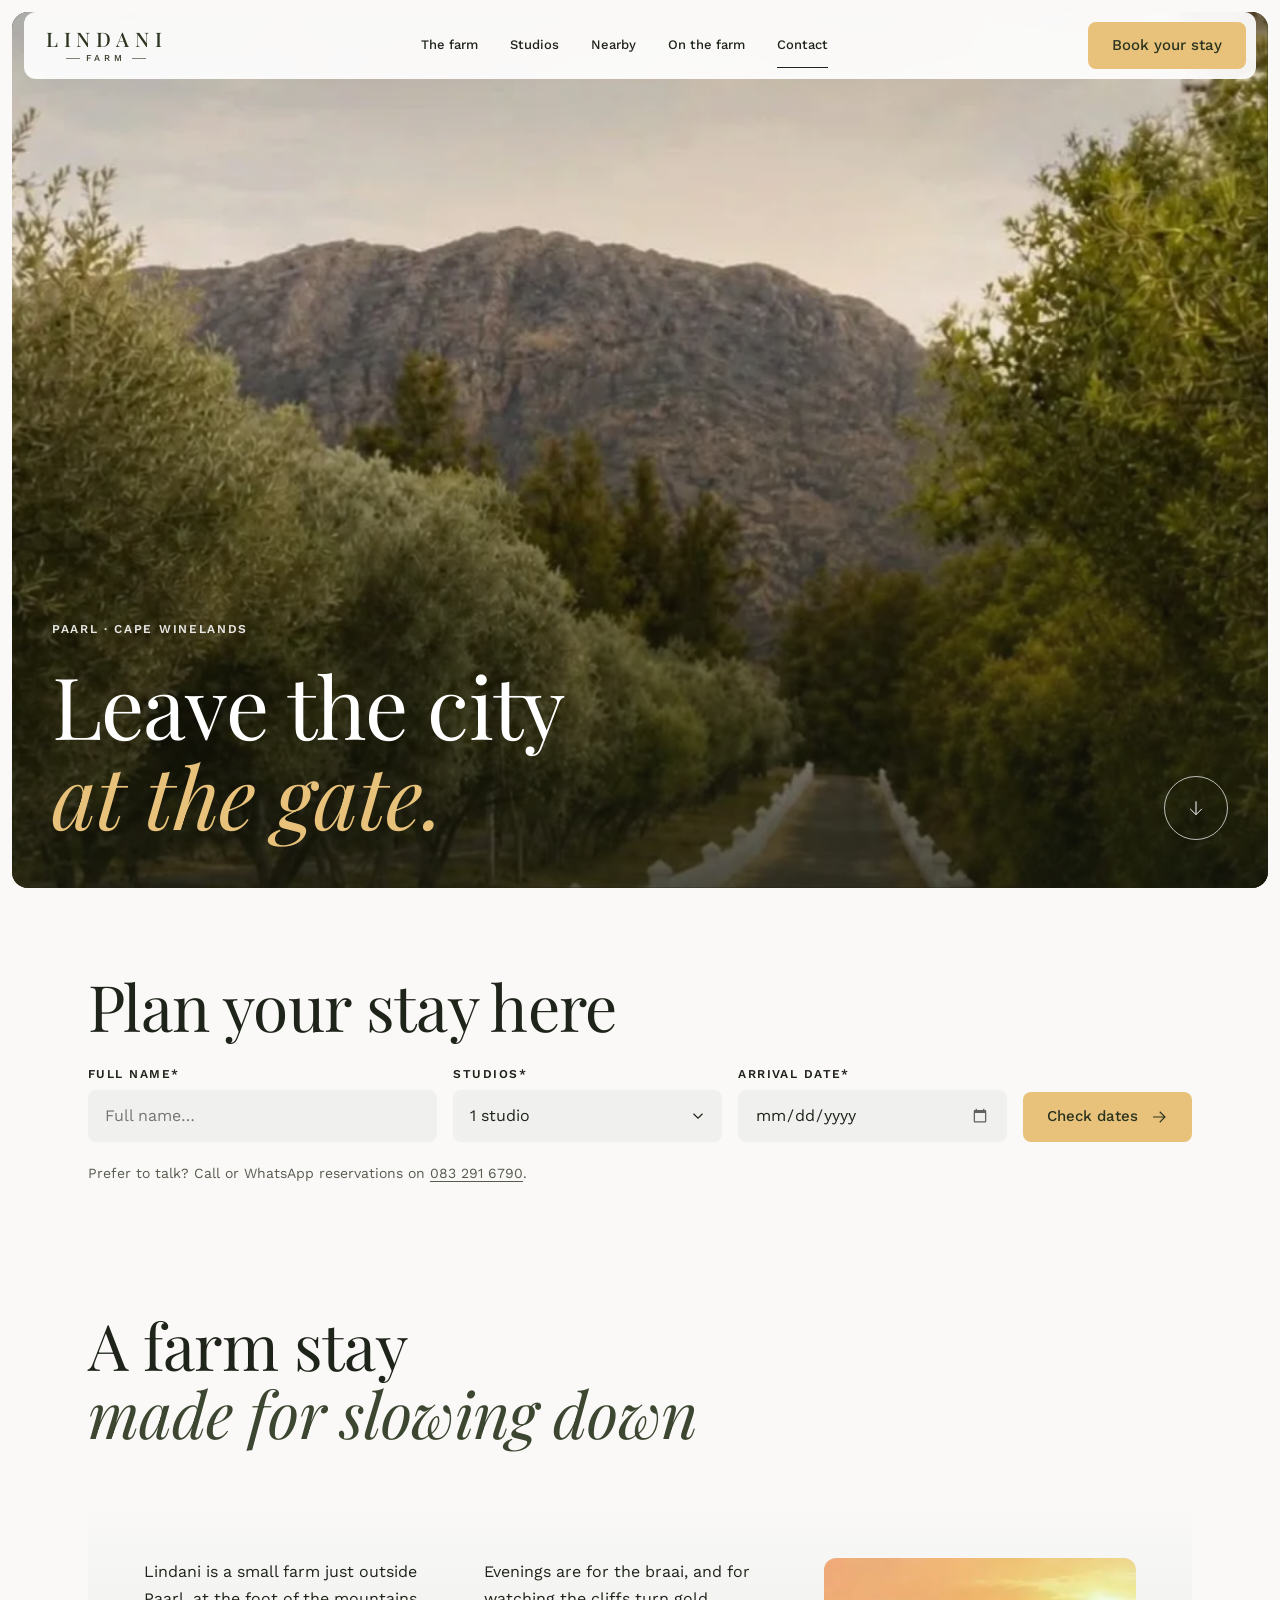
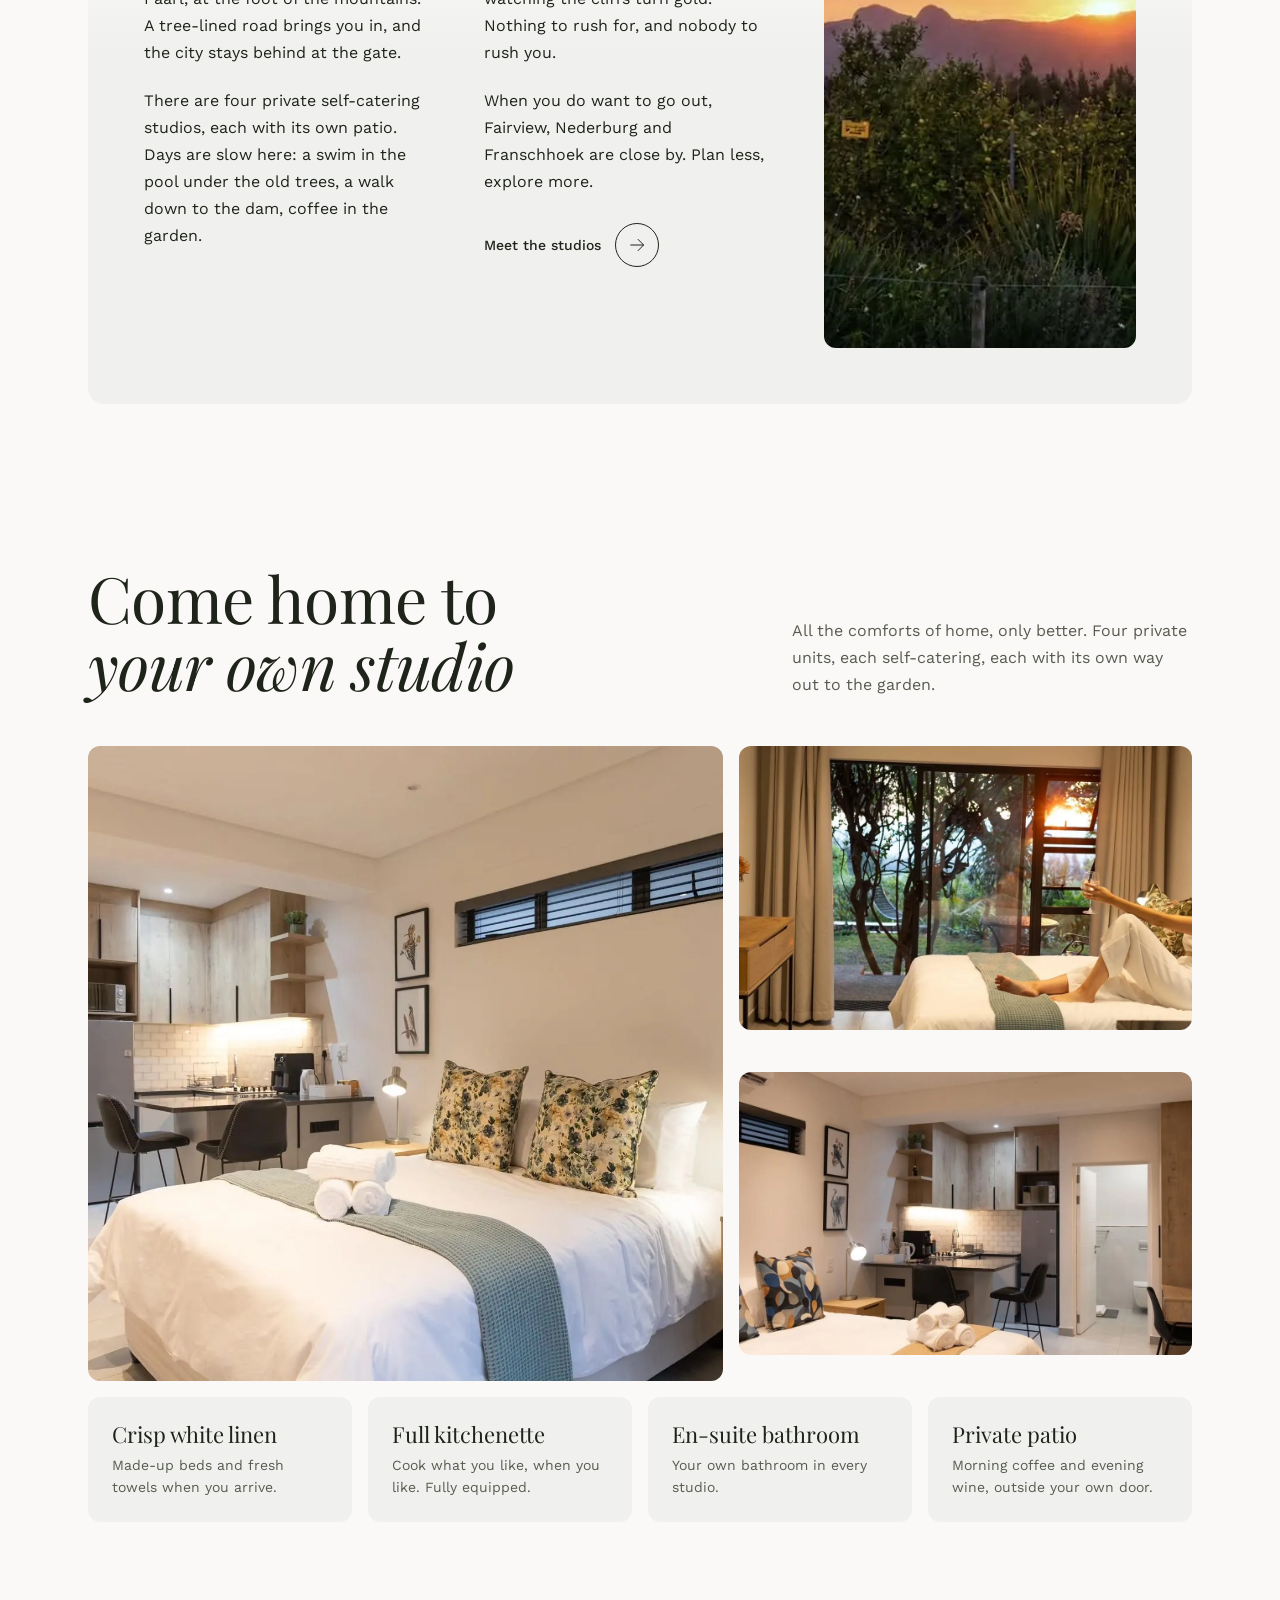
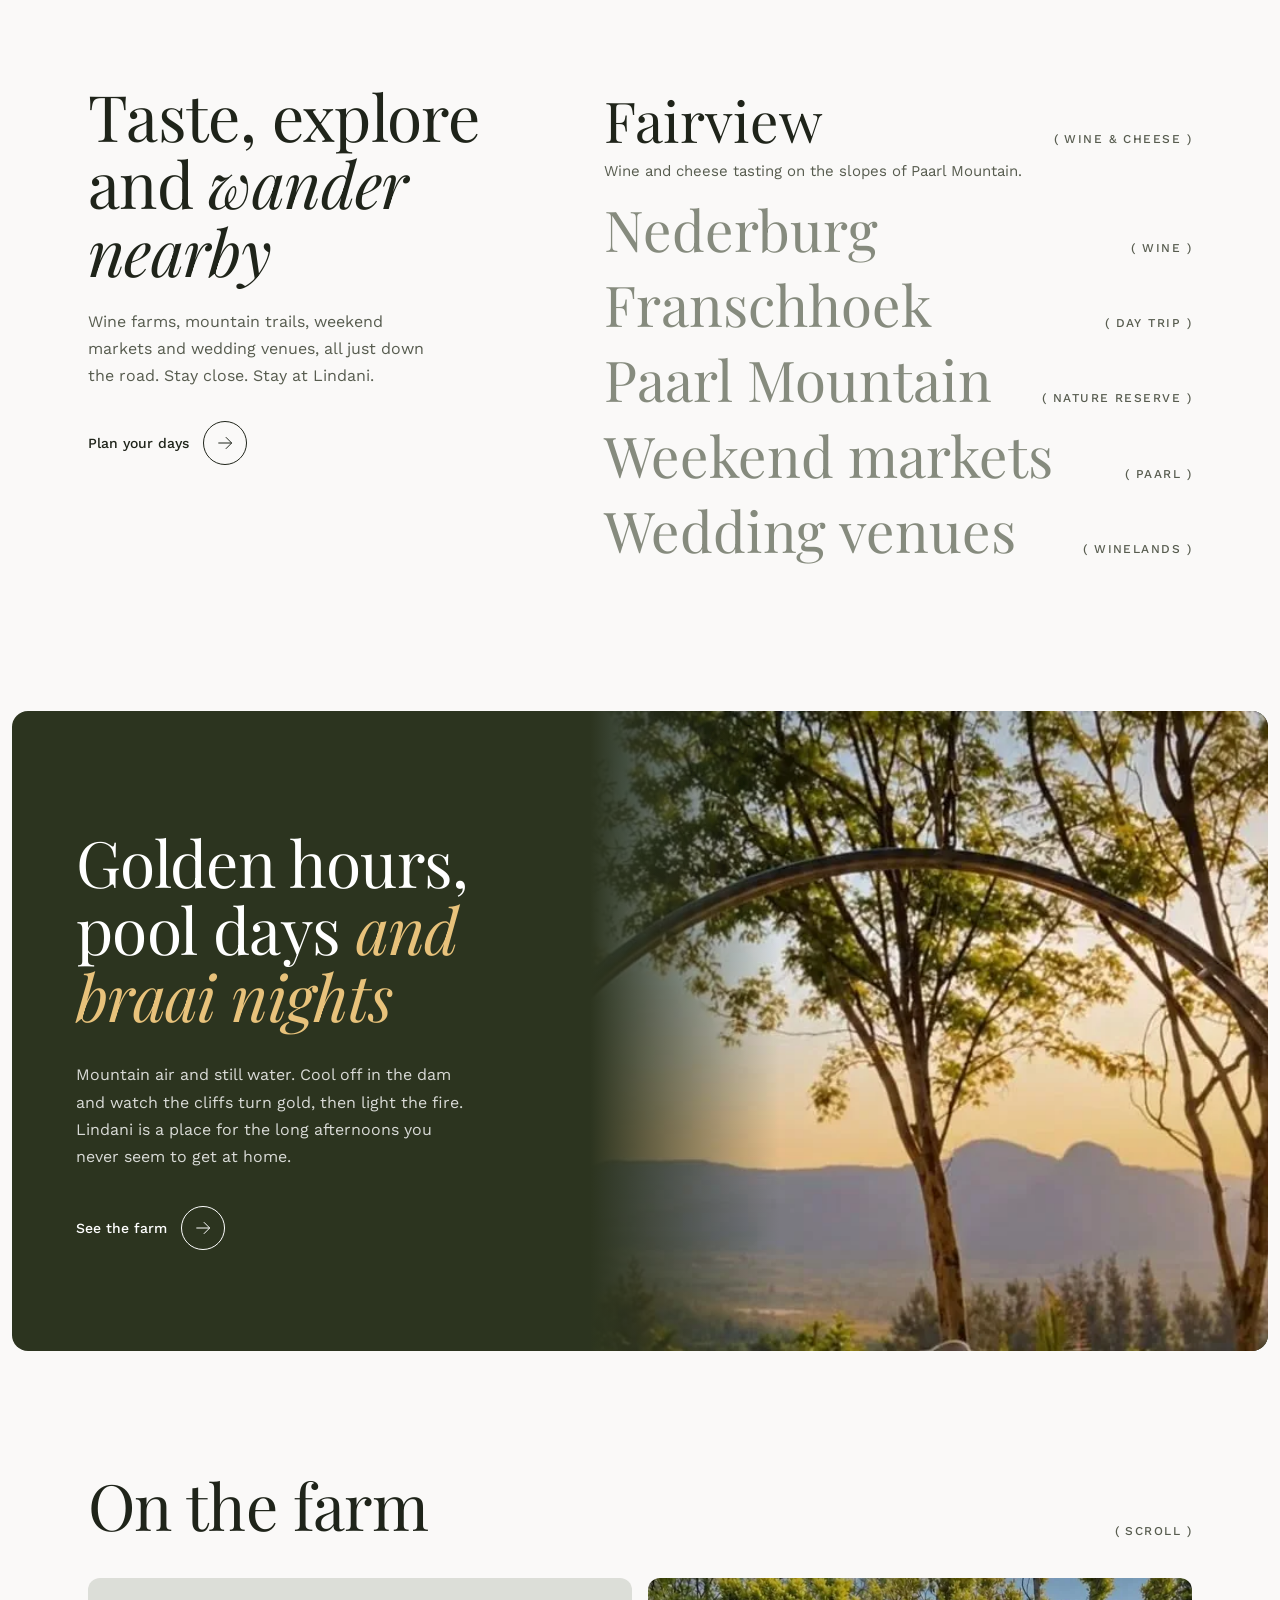
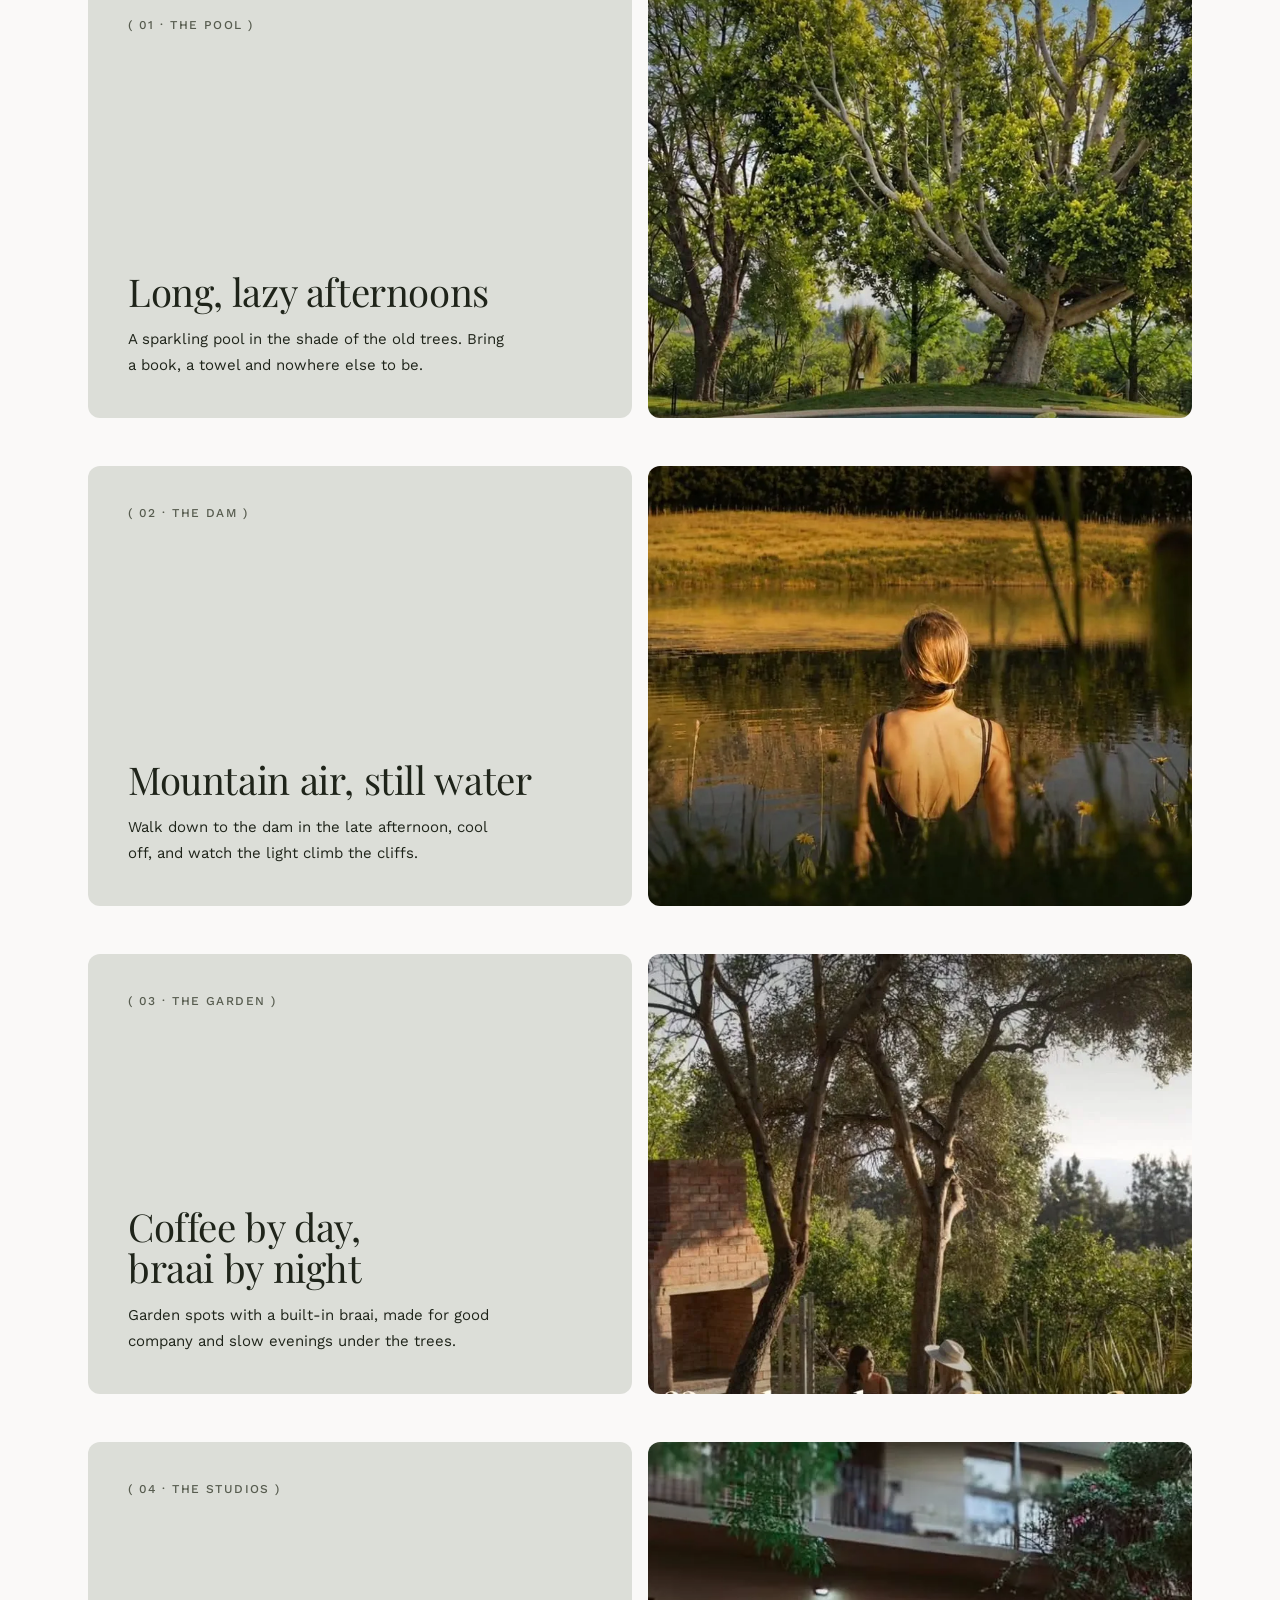
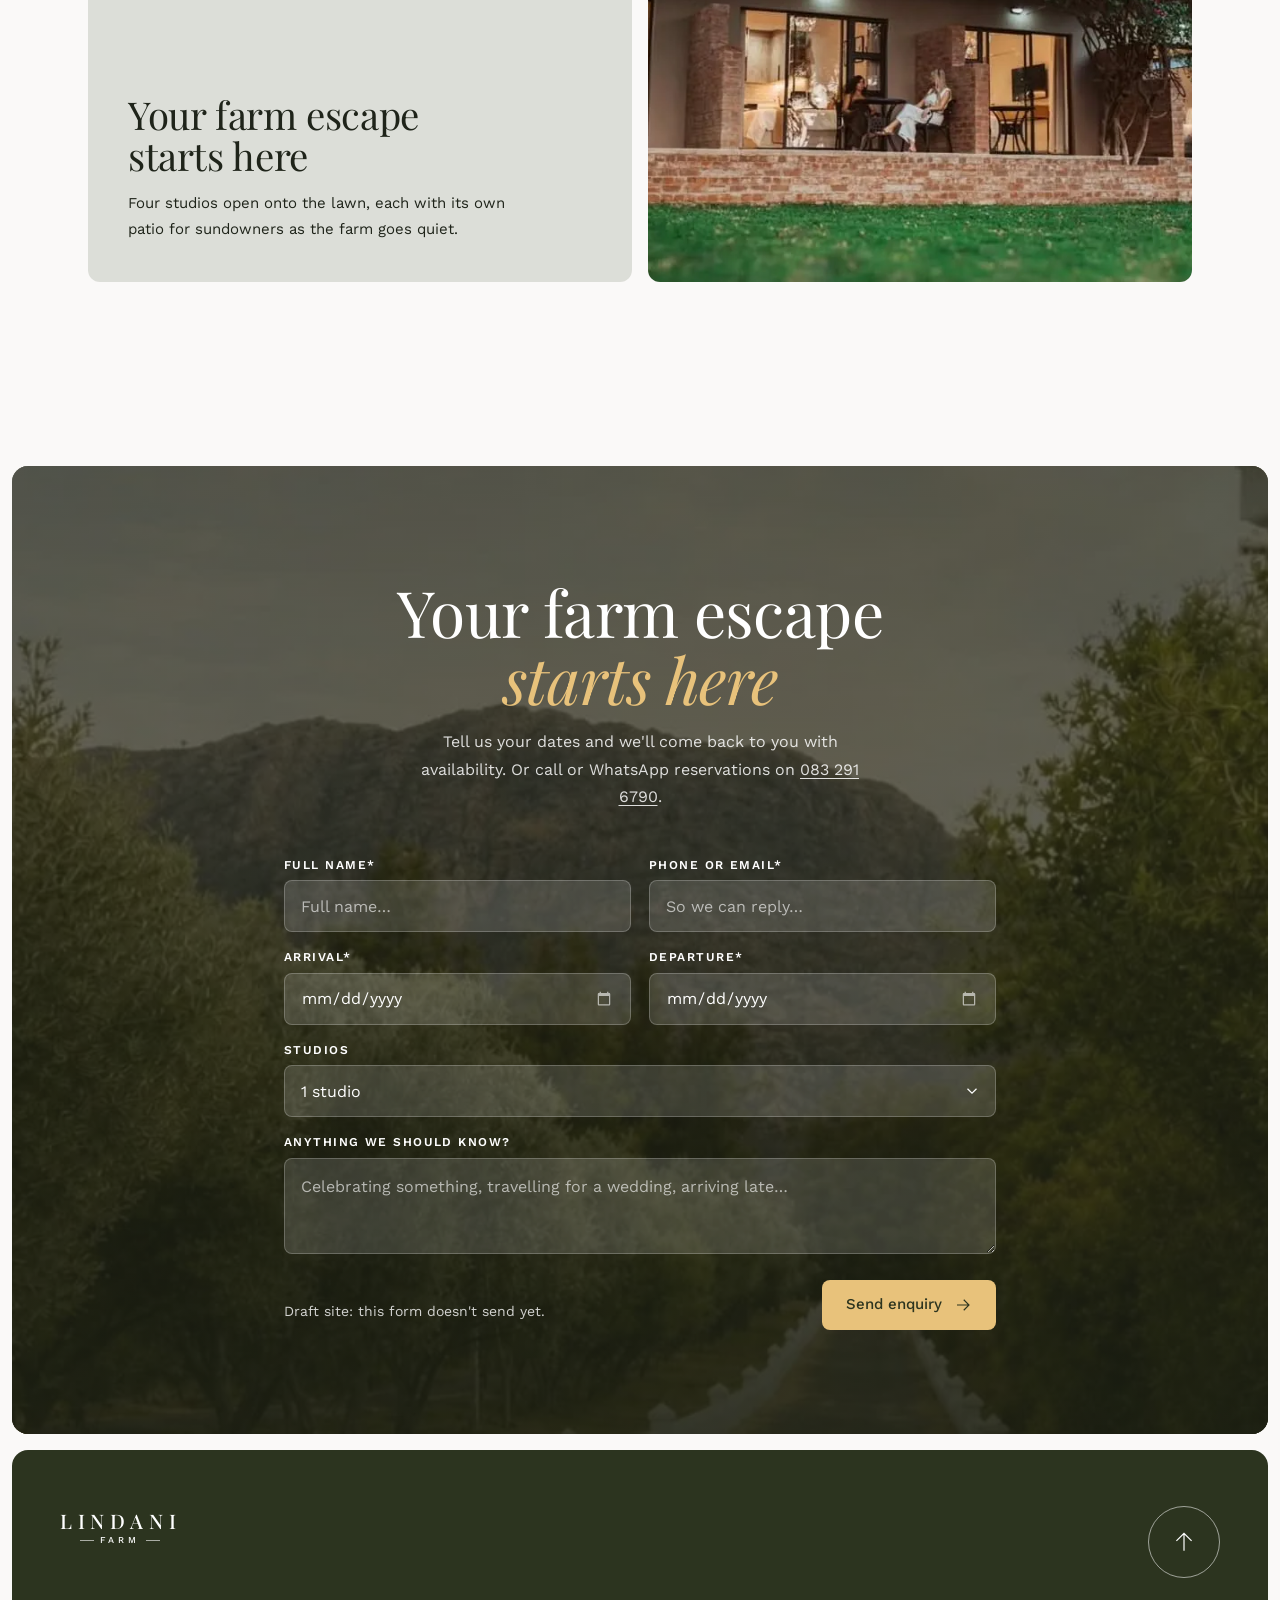
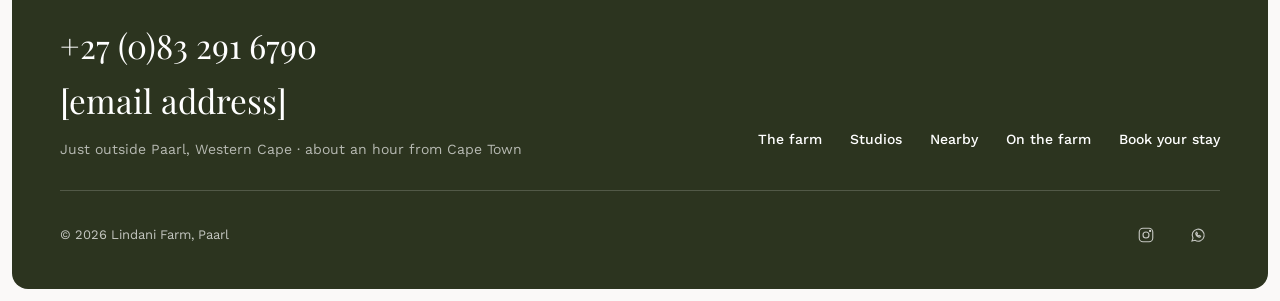
==== sites/lindani-farm/index.html @ f4380287 "Lindani Farm: UI/UX audit fixes; add ui-ux-pro-max skill Contrast, type sizes, focus rings, skip lin" ====
<!doctype html>
<html lang="en-ZA">
<head>
<meta charset="utf-8">
<meta name="viewport" content="width=device-width, initial-scale=1, viewport-fit=cover">
<title>Lindani Farm</title>
<meta name="description" content="Lindani Farm: four private self-catering studios on a farm just outside Paarl, close to Fairview, Nederburg and Franschhoek.">
<link rel="preconnect" href="https://fonts.googleapis.com">
<link rel="preconnect" href="https://fonts.gstatic.com" crossorigin>
<link rel="stylesheet" href="https://fonts.googleapis.com/css2?family=Playfair+Display:ital,wght@0,400;0,500;1,400&family=Work+Sans:wght@400;500;600&display=swap">
<style>
/* Reference lock: Grafton Safaris layout and type roles (BRIEF.md).
   Grafton's orange CTA and charcoal footer are swapped for Lindani's own gold and olive. */
:root{
  --canvas:#faf9f8;
  --panel:#f0f1ef;
  --sage:#dcded8;
  --line:#d3d5cf;
  --ink:#1f241a;
  --muted:#575c4f;
  --faint:#868b7e; /* 3.3:1 on canvas: large-text AA, still reads as the faint list */
  --olive:#2c341f;
  --olive-2:#3c4630;
  --gold:#e8c27b;
  --gold-ink:#2c341f;
  --serif:"Playfair Display",Georgia,"Times New Roman",serif;
  --sans:"Work Sans",ui-sans-serif,system-ui,-apple-system,"Segoe UI",sans-serif;
  --edge:12px;
  --r:16px;
  --btn-r:8px;
  --wrap:1200px;
  --gutter:48px;
  color-scheme:light;
}
*,*::before,*::after{box-sizing:border-box}
html{-webkit-text-size-adjust:100%;scroll-behavior:smooth;scroll-padding-top:96px}
body{margin:0;background:var(--canvas);color:var(--ink);font:400 16px/1.7 var(--sans);overflow-x:hidden}
img{display:block;max-width:100%}
a{color:inherit;text-decoration:none}
button,input,select,textarea{font:inherit;color:inherit}
h1,h2,h3,p,ul,dl,dd,figure{margin:0;padding:0}
ul{list-style:none}
h1,h2,h3{font-family:var(--serif);font-weight:400;letter-spacing:-.01em;line-height:1.05;text-wrap:balance}
em{font-style:italic}
:focus-visible{outline:2px solid var(--olive);outline-offset:3px}
.hero :focus-visible,.band :focus-visible,.enquire :focus-visible,.footer :focus-visible{outline-color:var(--gold)}
.skip{position:fixed;z-index:100;left:16px;top:-80px;padding:15px 18px;border-radius:var(--btn-r);background:var(--olive);color:#fff;font:500 15px/1 var(--sans);transition:top .2s}
.skip:focus{top:calc(16px + env(safe-area-inset-top, 0px))}
html{-webkit-tap-highlight-color:transparent}
a,button{touch-action:manipulation}
.sr{position:absolute;width:1px;height:1px;overflow:hidden;clip:rect(0 0 0 0);white-space:nowrap}
.wrap{max-width:var(--wrap);margin:0 auto;padding:0 var(--gutter)}
.label{font:600 12px/1.4 var(--sans);letter-spacing:.14em;text-transform:uppercase}
.tag{font:500 12px/1.2 var(--sans);letter-spacing:.12em;text-transform:uppercase;color:var(--muted);white-space:nowrap}
.h-xl{font-size:clamp(44px,6.7vw,96px)}
.h-l{font-size:clamp(40px,5vw,72px)}
.h-l em,.h-xl em{font-style:italic}

/* Buttons */
.btn{display:inline-flex;align-items:center;gap:12px;border:0;border-radius:var(--btn-r);padding:16px 24px;font:500 15px/1 var(--sans);cursor:pointer;transition:filter .2s,transform .2s}
.btn-book{background:var(--gold);color:var(--gold-ink)}
.btn-book:hover{filter:brightness(1.05)}
.btn-ghost{background:rgba(255,255,255,.14);color:#fff;border:1px solid rgba(255,255,255,.35)}
.circle-link{display:inline-flex;align-items:center;gap:14px;font:500 14px/1 var(--sans)}
.circle{display:inline-grid;place-items:center;width:44px;height:44px;border:1px solid currentColor;border-radius:50%;transition:background .25s,color .25s}
.circle svg{width:20px;height:20px}
.circle-link:hover .circle{background:var(--ink);color:var(--canvas)}

/* Nav: floating white bar, Grafton style */
.nav{position:fixed;z-index:50;top:calc(var(--edge) + env(safe-area-inset-top, 0px));left:calc(var(--edge) + 12px);right:calc(var(--edge) + 12px);display:flex;align-items:center;justify-content:space-between;gap:24px;padding:10px 10px 10px 22px;background:rgba(255,255,255,.92);backdrop-filter:blur(10px);-webkit-backdrop-filter:blur(10px);border-radius:12px;transition:box-shadow .3s}
.nav.scrolled{box-shadow:0 6px 30px rgba(31,36,26,.08)}
.mark{display:flex;flex-direction:column;align-items:center;justify-content:center;min-height:44px;line-height:1;color:var(--olive)}
.mark b{font:500 20px/1 var(--serif);letter-spacing:.28em;margin-right:-.28em}
.mark span{display:flex;align-items:center;gap:6px;font:500 9px/1 var(--sans);letter-spacing:.42em;margin-top:5px;margin-right:-.42em}
.mark span::before,.mark span::after{content:"";width:14px;height:1px;background:currentColor;opacity:.6}
.nav-links{display:flex;gap:32px;font-size:13px;font-weight:500}
.nav-links a{display:inline-flex;align-items:center;min-height:44px;border-bottom:1px solid transparent}
.nav-links a[aria-current="true"]{border-color:currentColor}
.nav-links a:hover{border-color:var(--faint)}
.nav-right{display:flex;align-items:center;gap:10px}
.menu-btn{display:none;width:48px;height:48px;border:0;background:none;border-radius:8px;cursor:pointer;place-items:center}
.menu-btn svg{width:22px;height:22px}

/* Hero: rounded inset photo, headline bottom-left */
.hero{position:relative;margin:var(--edge);height:calc(100svh - 2*var(--edge));min-height:600px;border-radius:var(--r);overflow:hidden;color:#fff;background:var(--olive)}
.hero img{position:absolute;inset:0;width:100%;height:100%;object-fit:cover;object-position:50% 40%;transform:scale(1.04);animation:settle 2.4s cubic-bezier(.2,.7,.2,1) forwards}
@keyframes settle{to{transform:scale(1)}}
.hero::after{content:"";position:absolute;inset:0;background:linear-gradient(180deg,rgba(20,24,14,.05) 35%,rgba(20,24,14,.62) 100%)}
.hero-inner{position:absolute;z-index:1;left:0;right:0;bottom:0;padding:0 40px 48px;display:flex;align-items:flex-end;justify-content:space-between;gap:32px}
.hero .label{opacity:.88;margin-bottom:22px}
.hero h1{max-width:12ch}
.hero h1 em{color:var(--gold)}
.hero .circle{width:64px;height:64px;flex:none;border-color:rgba(255,255,255,.7)}
.hero .circle:hover{background:#fff;color:var(--olive)}

/* Quick enquiry under hero */
.quick{padding:72px 0 24px}
.quick h2{margin-bottom:28px}
.qform{display:grid;grid-template-columns:1.3fr 1fr 1fr auto;gap:16px;align-items:end}
.field{display:flex;flex-direction:column;gap:8px}
.field label{font:600 12px/1.2 var(--sans);letter-spacing:.12em;text-transform:uppercase}
.field input,.field select,.field textarea{width:100%;height:52px;padding:0 16px;border:1px solid transparent;border-radius:var(--btn-r);background:var(--panel);font-size:16px;cursor:text;scroll-margin-block:120px 40px;appearance:none;-webkit-appearance:none}
.field select{cursor:pointer;background-image:url("data:image/svg+xml,%3Csvg xmlns='http://www.w3.org/2000/svg' viewBox='0 0 24 24' fill='none' stroke='%231f241a' stroke-width='1.6'%3E%3Cpath d='m6 9 6 6 6-6'/%3E%3C/svg%3E");background-repeat:no-repeat;background-position:right 14px center;background-size:18px;padding-right:44px}
.field textarea{height:auto;min-height:96px;padding:14px 16px;resize:vertical}
.field input:focus,.field select:focus,.field textarea:focus{outline:none;border-color:var(--olive)}
.field input:focus-visible,.field select:focus-visible,.field textarea:focus-visible{box-shadow:0 0 0 3px rgba(44,52,31,.28)}
.field .err{font-size:13px;line-height:1.4;color:#a5462b}
.eform .field .err{color:#ffc2ad}
.field [aria-invalid="true"]{border-color:#a5462b}
.eform .field [aria-invalid="true"]{border-color:#ffc2ad}
.form-note{margin-top:14px;font-size:14px;color:var(--muted)}
.form-note[data-state="ok"]{color:var(--olive)}
.form-note[data-state="err"]{color:#a5462b}
.form-note a{display:inline-block;padding:6px 0;text-decoration:underline;text-underline-offset:3px}

/* Experience: two-column intro on a pale panel */
.experience{padding:96px 0 40px}
.experience h2{margin-bottom:56px}
.experience h2 em{color:var(--olive-2)}
.exp-panel{display:grid;grid-template-columns:1fr 1fr 1.1fr;gap:56px;align-items:start;padding:56px;border-radius:var(--r);background:linear-gradient(180deg,var(--canvas),var(--panel) 30%)}
.exp-panel p+p{margin-top:20px}
.exp-panel .circle-link{margin-top:28px}
.exp-panel figure{border-radius:12px;overflow:hidden;aspect-ratio:4/5}
.exp-panel figure img{width:100%;height:100%;object-fit:cover}

/* Studios */
.studios{padding:120px 0 40px}
.studios-head{display:flex;justify-content:space-between;align-items:flex-end;gap:40px;margin-bottom:48px}
.studios-head p{max-width:40ch;color:var(--muted)}
.studio-grid{display:grid;grid-template-columns:1.4fr 1fr;grid-template-rows:auto auto;gap:16px}
.studio-grid figure{border-radius:12px;overflow:hidden;background:var(--sage)}
.studio-grid figure img{width:100%;height:100%;object-fit:cover}
.studio-grid .big{grid-row:span 2;aspect-ratio:1/1}
.studio-grid .small{aspect-ratio:16/10}
.features{display:grid;grid-template-columns:repeat(4,1fr);gap:16px;margin-top:16px}
.features li{padding:24px;border-radius:12px;background:var(--panel)}
.features b{display:block;font:400 22px/1.2 var(--serif);margin-bottom:6px}
.features span{font-size:14px;color:var(--muted);line-height:1.6;display:block}

/* Nearby: Grafton's big faint list with ( TAG ) labels */
.nearby{padding:120px 0 48px}
.nearby-grid{display:grid;grid-template-columns:1fr 1.3fr;gap:64px;align-items:start}
.nearby-intro{position:sticky;top:120px}
.nearby-intro h2{margin-bottom:24px}
.nearby-intro p{color:var(--muted);max-width:36ch;margin-bottom:32px}
.places li{display:flex;align-items:baseline;gap:18px;padding:6px 0}
.places .p-name{font:400 clamp(34px,4.4vw,60px)/1.12 var(--serif);color:var(--faint);transition:color .35s}
.places li.on .p-name,.places li:hover .p-name{color:var(--ink)}
.places .p-note{display:block;max-height:0;overflow:hidden;font-size:15px;color:var(--muted);transition:max-height .45s ease,margin .45s ease}
.places li.on .p-note{max-height:80px;margin-top:8px}
.places li > div{flex:1 1 auto}

/* Dark olive band */
.band{position:relative;margin:96px var(--edge) 0;border-radius:var(--r);overflow:hidden;color:#fff;background:var(--olive)}
.band-inner{position:relative;z-index:1;display:grid;grid-template-columns:1fr 1fr;min-height:640px}
.band-copy{padding:96px 64px 80px;display:flex;flex-direction:column;justify-content:center}
.band h2 em{color:var(--gold)}
.band p{margin:32px 0 36px;max-width:40ch;color:rgba(255,255,255,.82)}
.band .circle-link:hover .circle{background:#fff;color:var(--olive)}
.band figure{position:absolute;inset:0 0 0 46%}
.band figure::after{content:"";position:absolute;inset:0;background:linear-gradient(90deg,var(--olive),rgba(44,52,31,0) 28%)}
.band figure img{width:100%;height:100%;object-fit:cover}

/* On the farm: stacked sticky cards */
.farm{padding:120px 0 40px}
.farm-head{display:flex;justify-content:space-between;align-items:flex-end;margin-bottom:40px}
.stack{position:relative}
.card{position:sticky;top:104px;display:grid;grid-template-columns:1fr 1fr;gap:16px;margin-bottom:48px;transform-origin:50% 0;will-change:transform}
.card-text{display:flex;flex-direction:column;justify-content:flex-end;min-height:440px;padding:40px;border-radius:12px;background:var(--sage)}
.card-text .tag{margin-bottom:auto}
.card-text h3{font-size:clamp(30px,3vw,40px);margin:0 0 16px}
.card-text p{max-width:42ch;font-size:15px}
.card figure{border-radius:12px;overflow:hidden;background:var(--sage)}
.card figure img{width:100%;height:100%;object-fit:cover}

/* Final enquiry over a photo */
.enquire{position:relative;margin:96px var(--edge) 0;border-radius:var(--r);overflow:hidden;color:#fff;background:var(--olive)}
.enquire > img{position:absolute;inset:0;width:100%;height:100%;object-fit:cover;object-position:50% 30%}
.enquire::after{content:"";position:absolute;inset:0;background:linear-gradient(180deg,rgba(28,32,20,.66),rgba(28,32,20,.7) 40%,rgba(28,32,20,.84))}
.enquire-inner{position:relative;z-index:1;max-width:760px;margin:0 auto;padding:112px 24px 104px}
.enquire h2{text-align:center;margin-bottom:16px}
.enquire h2 em{color:var(--gold);display:block}
.enquire .lede{text-align:center;color:rgba(255,255,255,.84);margin:0 auto 48px;max-width:46ch}
.eform{display:grid;grid-template-columns:1fr 1fr;gap:18px}
.eform .full{grid-column:1/-1}
.eform .field input,.eform .field select,.eform .field textarea{background:rgba(255,255,255,.14);color:#fff;border-color:rgba(255,255,255,.22)}
.eform .field input::placeholder,.eform .field textarea::placeholder{color:rgba(255,255,255,.62)}
.eform .field select{background-repeat:no-repeat;background-position:right 14px center;background-size:18px;background-image:url("data:image/svg+xml,%3Csvg xmlns='http://www.w3.org/2000/svg' viewBox='0 0 24 24' fill='none' stroke='%23ffffff' stroke-width='1.6'%3E%3Cpath d='m6 9 6 6 6-6'/%3E%3C/svg%3E")}
.eform .field select option{color:var(--ink)}
.eform .field input:focus,.eform .field select:focus,.eform .field textarea:focus{border-color:var(--gold)}
.eform .field input:focus-visible,.eform .field select:focus-visible,.eform .field textarea:focus-visible{box-shadow:0 0 0 3px rgba(232,194,123,.45)}
.eform-foot{grid-column:1/-1;display:flex;justify-content:space-between;align-items:center;gap:20px;flex-wrap:wrap;margin-top:8px}
.enquire .form-note{color:rgba(255,255,255,.8)}
.enquire .form-note[data-state="ok"]{color:var(--gold)}
.enquire .form-note[data-state="err"]{color:#ffb39b}
input[type="date"]::-webkit-calendar-picker-indicator{opacity:.6;cursor:pointer}
.eform input[type="date"]::-webkit-calendar-picker-indicator{filter:invert(1)}

/* Footer: olive rounded panel */
.footer{margin:16px var(--edge) var(--edge);border-radius:var(--r);background:var(--olive);color:#fff;padding:56px 48px 32px}
.f-top{display:flex;justify-content:space-between;align-items:flex-start;gap:24px;margin-bottom:40px}
.footer .mark{color:#fff}
.to-top{width:72px;height:72px;border-color:rgba(255,255,255,.55)}
.to-top:hover{background:#fff;color:var(--olive)}
.to-top svg{width:26px;height:26px}
.f-mid{display:flex;justify-content:space-between;align-items:flex-end;gap:32px;flex-wrap:wrap;padding-bottom:28px;border-bottom:1px solid rgba(255,255,255,.18)}
.f-contact a{display:block;padding:6px 0;font:400 clamp(24px,2.6vw,34px)/1.3 var(--serif)}
.f-contact a:hover{color:var(--gold)}
.f-contact small{display:block;font-size:14px;color:rgba(255,255,255,.66);margin-top:10px}
.f-links{display:flex;gap:4px 28px;font-size:14px;font-weight:500;flex-wrap:wrap}
.f-links a{display:inline-flex;align-items:center;min-height:44px}
.f-links a:hover{color:var(--gold)}
.f-bot{display:flex;justify-content:space-between;align-items:center;gap:16px;flex-wrap:wrap;padding-top:22px;font-size:13px;color:rgba(255,255,255,.72)}
.f-social{display:flex;gap:8px;align-items:center}
.f-social a{display:inline-grid;place-items:center;width:44px;height:44px;border-radius:50%}
.f-social a:hover{color:var(--gold)}
.f-social svg{width:18px;height:18px}

/* Reveal on scroll */
@media (prefers-reduced-motion:reduce){
  html{scroll-behavior:auto}
  .hero img{animation:none;transform:none}
  .card{transform:none!important}
}

/* Tablet */
@media (max-width:1024px){
  :root{--gutter:32px}
  .nav-links{gap:22px}
  .qform{grid-template-columns:1fr 1fr}
  .qform .btn{justify-self:start}
  .exp-panel{grid-template-columns:1fr 1fr;padding:40px}
  .exp-panel figure{grid-column:1/-1;aspect-ratio:16/9}
  .features{grid-template-columns:1fr 1fr}
  .nearby-grid{grid-template-columns:1fr;gap:40px}
  .nearby-intro{position:static}
}
/* Phone */
@media (max-width:760px){
  :root{--gutter:20px;--edge:8px}
  .nav{left:var(--edge);right:var(--edge);padding:8px 8px 8px 16px}
  .nav-links{display:none}
  .menu-btn{display:grid}
  .nav-links.open{display:flex;position:absolute;top:calc(100% + 8px);left:0;right:0;flex-direction:column;gap:0;padding:8px 16px;background:#fff;border-radius:12px;box-shadow:0 10px 30px rgba(31,36,26,.12)}
  .nav-links.open a{display:block;padding:14px 4px;font-size:16px;border-bottom:1px solid var(--panel)}
  .nav-links.open li:last-child a{border-bottom:0}
  .nav .btn{padding:15px 14px;font-size:14px;white-space:nowrap}
  .nav-right{gap:4px}
  .hero{min-height:560px}
  .hero-inner{padding:0 20px 28px}
  .hero .circle{display:none}
  .quick{padding:48px 0 8px}
  .qform{grid-template-columns:1fr}
  .qform .btn{width:100%;justify-content:center}
  .experience{padding:72px 0 24px}
  .experience h2{margin-bottom:32px}
  .exp-panel{grid-template-columns:1fr;gap:20px;padding:24px 20px}
  .exp-panel figure{aspect-ratio:4/3;margin-top:12px}
  .studios{padding:80px 0 24px}
  .studios-head{flex-direction:column;align-items:flex-start;gap:16px}
  .studio-grid{grid-template-columns:1fr}
  .studio-grid .big{grid-row:auto;aspect-ratio:4/3}
  .features{grid-template-columns:1fr}
  .features li{padding:20px}
  .nearby{padding:80px 0 24px}
  .places li{flex-wrap:wrap;gap:4px 12px}
  .band{margin-top:64px}
  .band-inner{grid-template-columns:1fr;min-height:0}
  .band figure{position:relative;inset:auto;aspect-ratio:4/3}
  .band figure::after{display:none}
  .band-copy{padding:48px 24px 40px;background:var(--olive)}
  .farm{padding:80px 0 24px}
  .farm-head{margin-bottom:24px}
  .card{grid-template-columns:1fr;gap:0;top:84px;margin-bottom:32px;border-radius:12px;overflow:hidden;background:var(--sage)}
  .card figure{order:-1;aspect-ratio:16/10;border-radius:0}
  .card-text{min-height:0;padding:24px 20px 28px;border-radius:0}
  .card-text p,.places .p-note{font-size:16px}
  .card-text .tag{margin-bottom:14px}
  .enquire{margin-top:64px}
  .enquire-inner{padding:72px 16px 64px}
  .eform{grid-template-columns:1fr}
  .eform-foot .btn{width:100%;justify-content:center}
  .footer{padding:40px 20px 24px}
  .to-top{width:56px;height:56px}
}
</style>
</head>
<body>
<a class="skip" href="#quick">Skip to booking</a>

<header class="nav" id="nav">
  <a href="#top" class="mark" aria-label="Lindani Farm, home"><b>LINDANI</b><span>FARM</span></a>
  <nav aria-label="Main">
    <ul class="nav-links" id="nav-links">
      <li><a href="#experience">The farm</a></li>
      <li><a href="#studios">Studios</a></li>
      <li><a href="#nearby">Nearby</a></li>
      <li><a href="#on-the-farm">On the farm</a></li>
      <li><a href="#contact">Contact</a></li>
    </ul>
  </nav>
  <div class="nav-right">
    <button class="menu-btn" id="menu-btn" aria-expanded="false" aria-controls="nav-links" aria-label="Menu">
      <svg viewBox="0 0 24 24" fill="none" stroke="currentColor" stroke-width="1.5" aria-hidden="true"><path d="M4 8h16M4 16h16"/></svg>
    </button>
    <a href="#enquire" class="btn btn-book">Book your stay</a>
  </div>
</header>

<main id="top">

  <section class="hero" aria-labelledby="hero-title">
    <img src="assets/avenue.webp" width="1080" height="638" alt="Tree-lined farm road leading to a mountain at Lindani Farm, near Paarl" fetchpriority="high">
    <div class="hero-inner">
      <div>
        <p class="label">Paarl · Cape Winelands</p>
        <h1 id="hero-title" class="h-xl">Leave the city <em>at the gate.</em></h1>
      </div>
      <a href="#quick" class="circle" aria-label="Scroll to plan your stay">
        <svg viewBox="0 0 24 24" fill="none" stroke="currentColor" stroke-width="1.2" aria-hidden="true"><path d="M12 4v16M5 13l7 7 7-7"/></svg>
      </a>
    </div>
  </section>

  <section class="quick" id="quick" aria-labelledby="quick-title">
    <div class="wrap">
      <h2 id="quick-title" class="h-l">Plan your stay here</h2>
      <form class="qform" id="qform" novalidate>
        <div class="field">
          <label for="q-name">Full name*</label>
          <input id="q-name" name="name" placeholder="Full name…" autocomplete="name" required>
        </div>
        <div class="field">
          <label for="q-studios">Studios*</label>
          <select id="q-studios" name="studios" required>
            <option value="1">1 studio</option>
            <option value="2">2 studios</option>
            <option value="3">3 studios</option>
            <option value="4">All 4 studios</option>
          </select>
        </div>
        <div class="field">
          <label for="q-date">Arrival date*</label>
          <input id="q-date" name="arrival" type="date" required>
        </div>
        <button class="btn btn-book" type="submit">Check dates
          <svg width="18" height="18" viewBox="0 0 24 24" fill="none" stroke="currentColor" stroke-width="1.5" aria-hidden="true"><path d="M4 12h16M13 5l7 7-7 7"/></svg>
        </button>
      </form>
      <p class="form-note" id="qnote" role="status">Prefer to talk? Call or WhatsApp reservations on <a href="tel:+27832916790">083 291 6790</a>.</p>
    </div>
  </section>

  <section class="experience" id="experience" aria-labelledby="exp-title">
    <div class="wrap">
      <h2 id="exp-title" class="h-l">A farm stay <br><em>made for slowing down</em></h2>
      <div class="exp-panel">
        <div>
          <p>Lindani is a small farm just outside Paarl, at the foot of the mountains. A tree-lined road brings you in, and the city stays behind at the gate.</p>
          <p>There are four private self-catering studios, each with its own patio. Days are slow here: a swim in the pool under the old trees, a walk down to the dam, coffee in the garden.</p>
        </div>
        <div>
          <p>Evenings are for the braai, and for watching the cliffs turn gold. Nothing to rush for, and nobody to rush you.</p>
          <p>When you do want to go out, Fairview, Nederburg and Franschhoek are close by. Plan less, explore more.</p>
          <a href="#studios" class="circle-link">Meet the studios
            <span class="circle"><svg viewBox="0 0 24 24" fill="none" stroke="currentColor" stroke-width="1.2" aria-hidden="true"><path d="M4 12h16M13 5l7 7-7 7"/></svg></span>
          </a>
        </div>
        <figure><img src="assets/sunset.webp" width="1005" height="410" alt="Sun setting behind the mountains over the vineyards near Lindani Farm" loading="lazy"></figure>
      </div>
    </div>
  </section>

  <section class="studios" id="studios" aria-labelledby="studios-title">
    <div class="wrap">
      <div class="studios-head">
        <h2 id="studios-title" class="h-l">Come home to <br><em>your own studio</em></h2>
        <p>All the comforts of home, only better. Four private units, each self-catering, each with its own way out to the garden.</p>
      </div>
      <div class="studio-grid">
        <figure class="big"><img src="assets/studio-bed.webp" width="1080" height="1080" alt="Studio bedroom with white linen, patterned cushions and a kitchenette behind" loading="lazy"></figure>
        <figure class="small"><img src="assets/studio-patio.webp" width="1080" height="1080" alt="Guest relaxing on the bed with the patio doors open to the trees at sunset" loading="lazy"></figure>
        <figure class="small"><img src="assets/studio-kitchen.webp" width="1080" height="1080" alt="Studio with fully equipped kitchenette, desk and en-suite bathroom" loading="lazy"></figure>
      </div>
      <ul class="features">
        <li><b>Crisp white linen</b><span>Made-up beds and fresh towels when you arrive.</span></li>
        <li><b>Full kitchenette</b><span>Cook what you like, when you like. Fully equipped.</span></li>
        <li><b>En-suite bathroom</b><span>Your own bathroom in every studio.</span></li>
        <li><b>Private patio</b><span>Morning coffee and evening wine, outside your own door.</span></li>
      </ul>
    </div>
  </section>

  <section class="nearby" id="nearby" aria-labelledby="nearby-title">
    <div class="wrap nearby-grid">
      <div class="nearby-intro">
        <h2 id="nearby-title" class="h-l">Taste, explore <br>and <em>wander nearby</em></h2>
        <p>Wine farms, mountain trails, weekend markets and wedding venues, all just down the road. Stay close. Stay at Lindani.</p>
        <a href="#enquire" class="circle-link">Plan your days
          <span class="circle"><svg viewBox="0 0 24 24" fill="none" stroke="currentColor" stroke-width="1.2" aria-hidden="true"><path d="M4 12h16M13 5l7 7-7 7"/></svg></span>
        </a>
      </div>
      <ul class="places" id="places">
        <li class="on"><div><span class="p-name">Fairview</span><span class="p-note">Wine and cheese tasting on the slopes of Paarl Mountain.</span></div><span class="tag">( Wine &amp; cheese )</span></li>
        <li><div><span class="p-name">Nederburg</span><span class="p-note">One of the Cape's best-known wine estates, on the Paarl side of the valley.</span></div><span class="tag">( Wine )</span></li>
        <li><div><span class="p-name">Franschhoek</span><span class="p-note">The valley of restaurants and wine farms, an easy drive over the hill.</span></div><span class="tag">( Day trip )</span></li>
        <li><div><span class="p-name">Paarl Mountain</span><span class="p-note">Hiking trails through the nature reserve, up to the granite domes.</span></div><span class="tag">( Nature reserve )</span></li>
        <li><div><span class="p-name">Weekend markets</span><span class="p-note">Local food, wine and makers around Paarl on Saturday mornings.</span></div><span class="tag">( Paarl )</span></li>
        <li><div><span class="p-name">Wedding venues</span><span class="p-note">Guests of a Winelands wedding can stay close to the celebration.</span></div><span class="tag">( Winelands )</span></li>
      </ul>
    </div>
  </section>

  <section class="band" aria-labelledby="band-title">
    <figure><img src="assets/golden.webp" width="1080" height="551" alt="Guest looking out over the valley and mountains in golden-hour light" loading="lazy"></figure>
    <div class="band-inner">
      <div class="band-copy">
        <h2 id="band-title" class="h-l">Golden hours, pool days <em>and braai nights</em></h2>
        <p>Mountain air and still water. Cool off in the dam and watch the cliffs turn gold, then light the fire. Lindani is a place for the long afternoons you never seem to get at home.</p>
        <a href="#on-the-farm" class="circle-link">See the farm
          <span class="circle"><svg viewBox="0 0 24 24" fill="none" stroke="currentColor" stroke-width="1.2" aria-hidden="true"><path d="M4 12h16M13 5l7 7-7 7"/></svg></span>
        </a>
      </div>
    </div>
  </section>

  <section class="farm" id="on-the-farm" aria-labelledby="farm-title">
    <div class="wrap">
      <div class="farm-head">
        <h2 id="farm-title" class="h-l">On the farm</h2>
        <span class="tag">( Scroll )</span>
      </div>
      <div class="stack" id="stack">
        <article class="card">
          <div class="card-text"><span class="tag">( 01 · The pool )</span><h3>Long, lazy afternoons</h3><p>A sparkling pool in the shade of the old trees. Bring a book, a towel and nowhere else to be.</p></div>
          <figure><img src="assets/pool.webp" width="1080" height="669" alt="Swimming pool shaded by a large old tree" loading="lazy"></figure>
        </article>
        <article class="card">
          <div class="card-text"><span class="tag">( 02 · The dam )</span><h3>Mountain air, still water</h3><p>Walk down to the dam in the late afternoon, cool off, and watch the light climb the cliffs.</p></div>
          <figure><img src="assets/dam.webp" width="1080" height="702" alt="The farm dam with reeds and wildflowers at golden hour" loading="lazy"></figure>
        </article>
        <article class="card">
          <div class="card-text"><span class="tag">( 03 · The garden )</span><h3>Coffee by day, braai by night</h3><p>Garden spots with a built-in braai, made for good company and slow evenings under the trees.</p></div>
          <figure><img src="assets/braai.webp" width="1080" height="615" alt="Garden seating area with a brick built-in braai under the trees" loading="lazy"></figure>
        </article>
        <article class="card">
          <div class="card-text"><span class="tag">( 04 · The studios )</span><h3>Your farm escape starts here</h3><p>Four studios open onto the lawn, each with its own patio for sundowners as the farm goes quiet.</p></div>
          <figure><img src="assets/cottages.webp" width="1080" height="491" alt="The four studios with lit patios opening onto a green lawn" loading="lazy"></figure>
        </article>
      </div>
    </div>
  </section>

  <section class="enquire" id="enquire" aria-labelledby="enq-title">
    <img src="assets/avenue.webp" width="1080" height="638" alt="" loading="lazy">
    <div class="enquire-inner">
      <h2 id="enq-title" class="h-l">Your farm escape <em>starts here</em></h2>
      <p class="lede">Tell us your dates and we'll come back to you with availability. Or call or WhatsApp reservations on <a href="tel:+27832916790" style="text-decoration:underline;text-underline-offset:3px">083 291 6790</a>.</p>
      <form class="eform" id="eform" novalidate>
        <div class="field"><label for="e-name">Full name*</label><input id="e-name" name="name" placeholder="Full name…" autocomplete="name" required></div>
        <div class="field"><label for="e-contact">Phone or email*</label><input id="e-contact" name="contact" placeholder="So we can reply…" autocomplete="email" required></div>
        <div class="field"><label for="e-in">Arrival*</label><input id="e-in" name="arrival" type="date" required></div>
        <div class="field"><label for="e-out">Departure*</label><input id="e-out" name="departure" type="date" required></div>
        <div class="field full"><label for="e-studios">Studios</label>
          <select id="e-studios" name="studios"><option>1 studio</option><option>2 studios</option><option>3 studios</option><option>All 4 studios</option></select>
        </div>
        <div class="field full"><label for="e-msg">Anything we should know?</label><textarea id="e-msg" name="message" placeholder="Celebrating something, travelling for a wedding, arriving late…"></textarea></div>
        <div class="eform-foot">
          <p class="form-note" id="enote" role="status">Draft site: this form doesn't send yet.</p>
          <button class="btn btn-book" type="submit">Send enquiry
            <svg width="18" height="18" viewBox="0 0 24 24" fill="none" stroke="currentColor" stroke-width="1.5" aria-hidden="true"><path d="M4 12h16M13 5l7 7-7 7"/></svg>
          </button>
        </div>
      </form>
    </div>
  </section>

</main>

<footer class="footer" id="contact">
  <div class="f-top">
    <a href="#top" class="mark" aria-label="Lindani Farm, back to top"><b>LINDANI</b><span>FARM</span></a>
    <a href="#top" class="circle to-top" aria-label="Back to top">
      <svg viewBox="0 0 24 24" fill="none" stroke="currentColor" stroke-width="1.1" aria-hidden="true"><path d="M12 20V4M5 11l7-7 7 7"/></svg>
    </a>
  </div>
  <div class="f-mid">
    <div class="f-contact">
      <a href="tel:+27832916790">+27 (0)83 291 6790</a>
      <a href="mailto:">[email address]</a>
      <small>Just outside Paarl, Western Cape · about an hour from Cape Town</small>
    </div>
    <ul class="f-links">
      <li><a href="#experience">The farm</a></li>
      <li><a href="#studios">Studios</a></li>
      <li><a href="#nearby">Nearby</a></li>
      <li><a href="#on-the-farm">On the farm</a></li>
      <li><a href="#enquire">Book your stay</a></li>
    </ul>
  </div>
  <div class="f-bot">
    <span>© <span id="yr">2026</span> Lindani Farm, Paarl</span>
    <div class="f-social">
      <a href="https://www.instagram.com/lindanifarm/" aria-label="Lindani Farm on Instagram" rel="noopener" target="_blank">
        <svg viewBox="0 0 24 24" fill="none" stroke="currentColor" stroke-width="1.5" aria-hidden="true"><rect x="3" y="3" width="18" height="18" rx="5"/><circle cx="12" cy="12" r="4"/><circle cx="17.5" cy="6.5" r=".8" fill="currentColor"/></svg>
      </a>
      <a href="https://wa.me/27832916790" aria-label="WhatsApp Lindani Farm" rel="noopener" target="_blank">
        <svg viewBox="0 0 24 24" fill="none" stroke="currentColor" stroke-width="1.5" aria-hidden="true"><path d="M4 20l1.3-3.8A8 8 0 1 1 8 19z"/><path d="M9 9.5c0 3 2.5 5.5 5.5 5.5l1-1.5-2-1-1 .8a4 4 0 0 1-2-2l.8-1-1-2z"/></svg>
      </a>
    </div>
  </div>
</footer>

<script>
(function(){
  var nav=document.getElementById('nav');
  var btn=document.getElementById('menu-btn');
  var links=document.getElementById('nav-links');
  function setMenu(open){links.classList.toggle('open',open);btn.setAttribute('aria-expanded',open);}
  btn.addEventListener('click',function(){setMenu(!links.classList.contains('open'));});
  links.addEventListener('click',function(e){if(e.target.closest('a'))setMenu(false);});
  document.addEventListener('keydown',function(e){if(e.key==='Escape'&&links.classList.contains('open')){setMenu(false);btn.focus();}});
  document.addEventListener('click',function(e){if(links.classList.contains('open')&&!nav.contains(e.target))setMenu(false);});
  document.getElementById('yr').textContent=new Date().getFullYear();

  // Dates: no past arrivals; departure at least one night after arrival
  var today=new Date(Date.now()-new Date().getTimezoneOffset()*60000).toISOString().slice(0,10);
  ['q-date','e-in','e-out'].forEach(function(id){document.getElementById(id).min=today;});
  var eIn=document.getElementById('e-in'),eOut=document.getElementById('e-out');
  function nextDay(v){var d=new Date(v+'T12:00:00');d.setDate(d.getDate()+1);return d.toISOString().slice(0,10);}
  eIn.addEventListener('change',function(){if(eIn.value){eOut.min=nextDay(eIn.value);if(eOut.value&&eOut.value<=eIn.value)eOut.value='';}});

  // Field errors sit under the field and are linked with aria-describedby
  var MSG={name:'Add your name.',arrival:'Choose an arrival date.',departure:'Choose a departure date.',contact:'Add a phone number or email so we can reply.'};
  function setErr(el,msg){
    var id=el.id+'-err',box=document.getElementById(id);
    if(msg){
      if(!box){box=document.createElement('p');box.className='err';box.id=id;el.parentNode.appendChild(box);}
      box.textContent=msg;el.setAttribute('aria-invalid','true');el.setAttribute('aria-describedby',id);
    }else{
      if(box)box.remove();el.removeAttribute('aria-invalid');el.removeAttribute('aria-describedby');
    }
  }
  function fieldMsg(el){
    if(el.required&&!el.value.trim())return MSG[el.name]||'This field is required.';
    if(el.name==='contact'){var v=el.value.trim();if(!/@.+\./.test(v)&&v.replace(/\D/g,'').length<9)return 'Enter a valid phone number or email address.';}
    if(el===eOut&&eIn.value&&el.value&&el.value<=eIn.value)return 'Departure must be at least one night after arrival.';
    return '';
  }
  function check(form){
    var first=null,n=0;
    form.querySelectorAll('[required]').forEach(function(el){var m=fieldMsg(el);setErr(el,m);if(m){n++;if(!first)first=el;}});
    return {first:first,n:n};
  }
  // Validate on blur once a field has been touched, clear as soon as it's fixed
  document.querySelectorAll('#qform [required],#eform [required]').forEach(function(el){
    el.addEventListener('blur',function(){if(el.value.trim()||el.hasAttribute('aria-invalid'))setErr(el,fieldMsg(el));});
    el.addEventListener('input',function(){if(el.hasAttribute('aria-invalid')&&!fieldMsg(el))setErr(el,'');});
  });

  var qnote=document.getElementById('qnote');
  document.getElementById('qform').addEventListener('submit',function(e){
    e.preventDefault();
    var r=check(this);
    if(r.first){qnote.dataset.state='err';qnote.textContent=r.n===1?'One field needs attention.':r.n+' fields need attention.';r.first.focus();return;}
    // Carry the quick details into the full form so nothing is typed twice
    document.getElementById('e-name').value=this.elements['name'].value;
    eIn.value=this.elements['arrival'].value;eOut.min=nextDay(eIn.value);
    document.getElementById('e-studios').selectedIndex=document.getElementById('q-studios').selectedIndex;
    qnote.dataset.state='ok';qnote.textContent='Thanks. Your details are copied into the enquiry form below.';
    document.getElementById('enquire').scrollIntoView({behavior:matchMedia('(prefers-reduced-motion: reduce)').matches?'auto':'smooth'});
    setTimeout(function(){document.getElementById('e-contact').focus({preventScroll:true});},700);
  });
  var enote=document.getElementById('enote');
  var sendBtn=document.querySelector('#eform button[type="submit"]');
  document.getElementById('eform').addEventListener('submit',function(e){
    e.preventDefault();
    var r=check(this);
    if(r.first){enote.dataset.state='err';enote.textContent=r.n===1?'One field needs attention.':r.n+' fields need attention.';r.first.focus();return;}
    sendBtn.disabled=true;sendBtn.setAttribute('aria-busy','true');
    enote.dataset.state='';enote.textContent='Sending…';
    setTimeout(function(){
      sendBtn.disabled=false;sendBtn.removeAttribute('aria-busy');
      enote.dataset.state='ok';
      enote.innerHTML='Thank you. This draft site doesn\'t send enquiries yet. Please WhatsApp <a href="https://wa.me/27832916790" target="_blank" rel="noopener">083 291 6790</a> for now.';
    },500);
  });

  // Highlight the current section in the nav
  var navLinks=[].slice.call(links.querySelectorAll('a'));
  var secs=navLinks.map(function(a){return document.querySelector(a.getAttribute('href'));});
  if('IntersectionObserver' in window){
    var spy=new IntersectionObserver(function(es){
      es.forEach(function(en){if(en.isIntersecting){var i=secs.indexOf(en.target);navLinks.forEach(function(a,k){if(k===i)a.setAttribute('aria-current','true');else a.removeAttribute('aria-current');});}});
    },{rootMargin:'-45% 0px -50% 0px'});
    secs.forEach(function(s){if(s)spy.observe(s);});
  }

  // Nearby list: highlight the place nearest the middle of the screen
  var places=[].slice.call(document.querySelectorAll('#places li'));
  places.forEach(function(li){li.addEventListener('mouseenter',function(){places.forEach(function(x){x.classList.toggle('on',x===li);});});});

  // Stacked cards: covered cards tilt and shrink a little (Grafton's stack)
  var reduce=matchMedia('(prefers-reduced-motion: reduce)').matches;
  var cards=[].slice.call(document.querySelectorAll('.card'));
  function frame(){
    // Read everything first, then write, so the browser lays out once per frame
    var mid=innerHeight*0.5,best=null,bd=1e9;
    var pr=places.map(function(li){return li.getBoundingClientRect();});
    pr.forEach(function(r,i){var d=Math.abs(r.top+r.height/2-mid);if(d<bd){bd=d;best=places[i];}});
    var tops=reduce?[]:cards.map(function(c){return c.getBoundingClientRect().top;});
    var hs=reduce?[]:cards.map(function(c){return c.offsetHeight;});
    var stick=reduce?0:parseFloat(getComputedStyle(cards[0]).top);
    var y=scrollY;
    nav.classList.toggle('scrolled',y>20);
    places.forEach(function(li){li.classList.toggle('on',li===best);});
    if(reduce)return;
    cards.forEach(function(c,i){
      if(i===cards.length-1){c.style.transform='';return;}
      var p=1-(tops[i+1]-stick)/(hs[i]+48);
      p=Math.max(0,Math.min(1,p));
      c.style.transform=p?'scale('+(1-0.05*p)+') rotate('+((i%2?1:-1)*2.2*p)+'deg)':'';
    });
  }
  var ticking=false;
  function req(){if(!ticking){ticking=true;requestAnimationFrame(function(){frame();ticking=false;});}}
  addEventListener('scroll',req,{passive:true});
  addEventListener('resize',req);
  frame();
})();
</script>
</body>
</html>
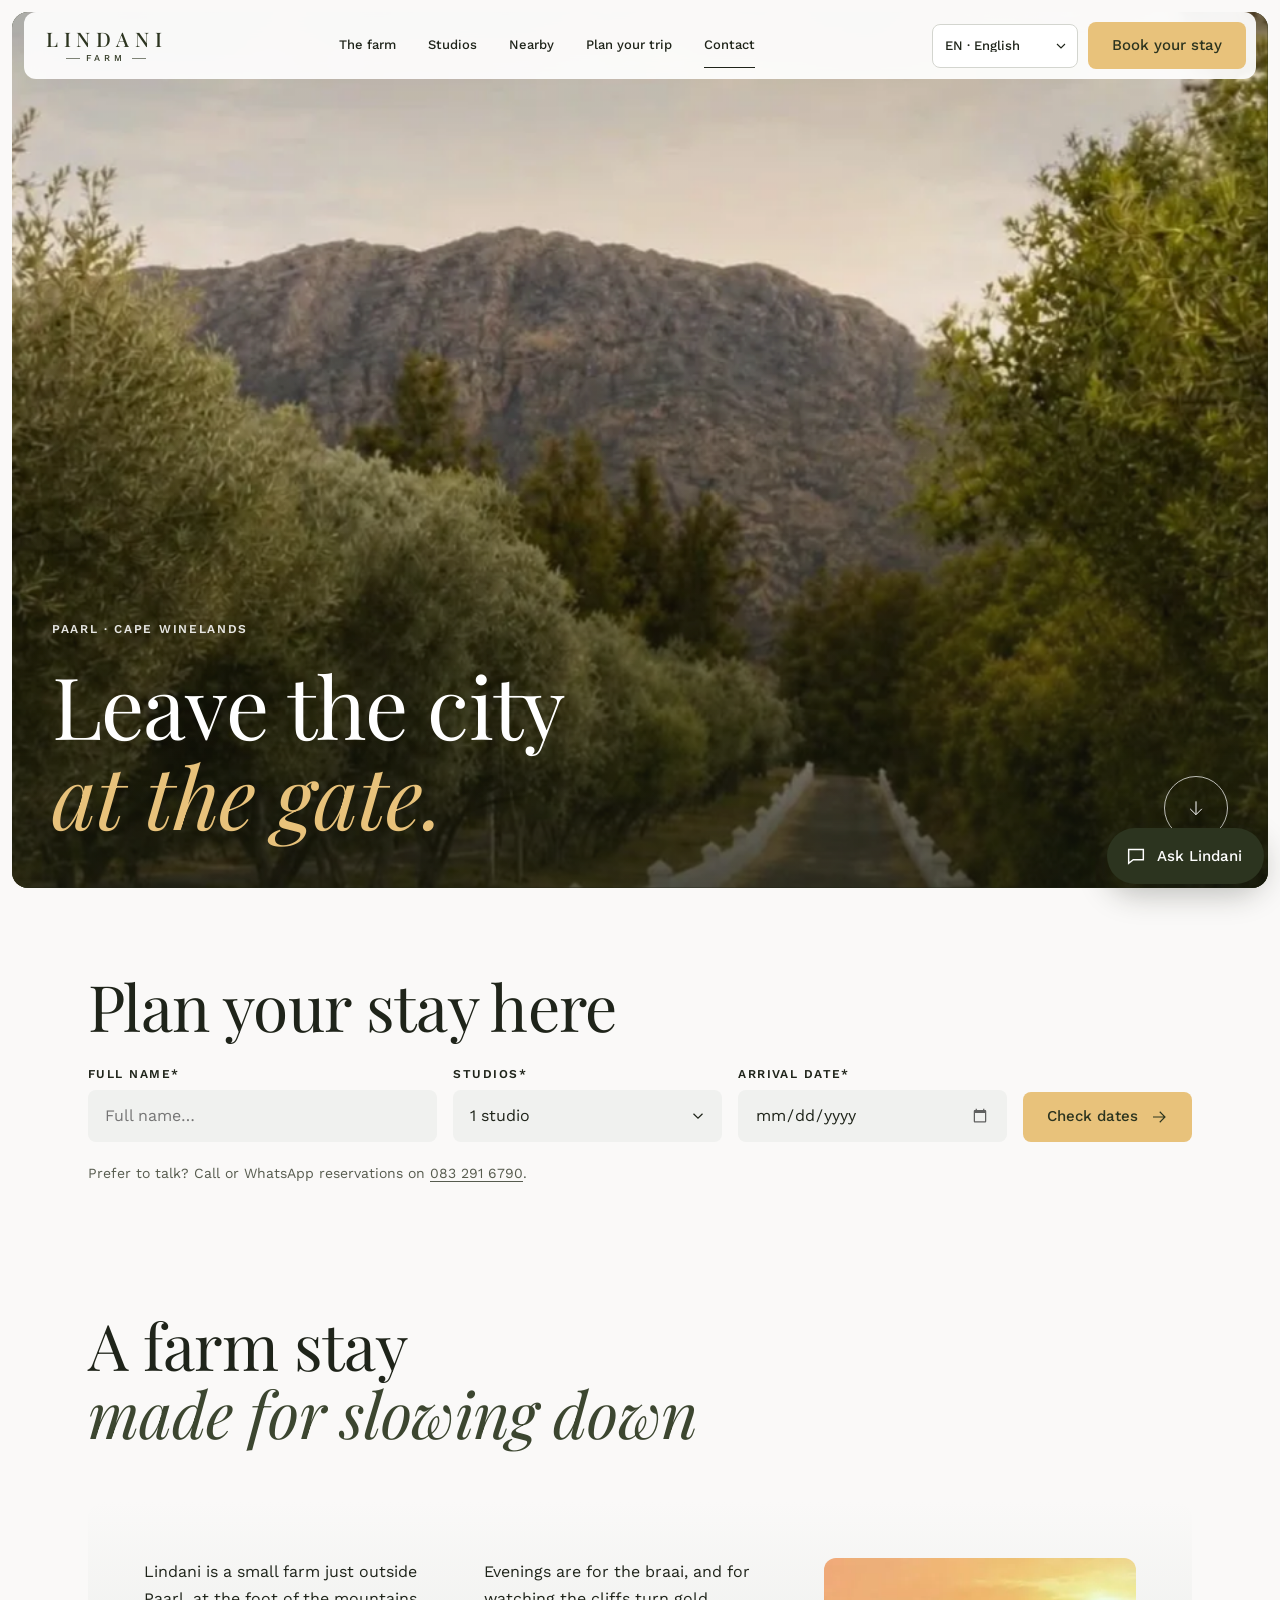
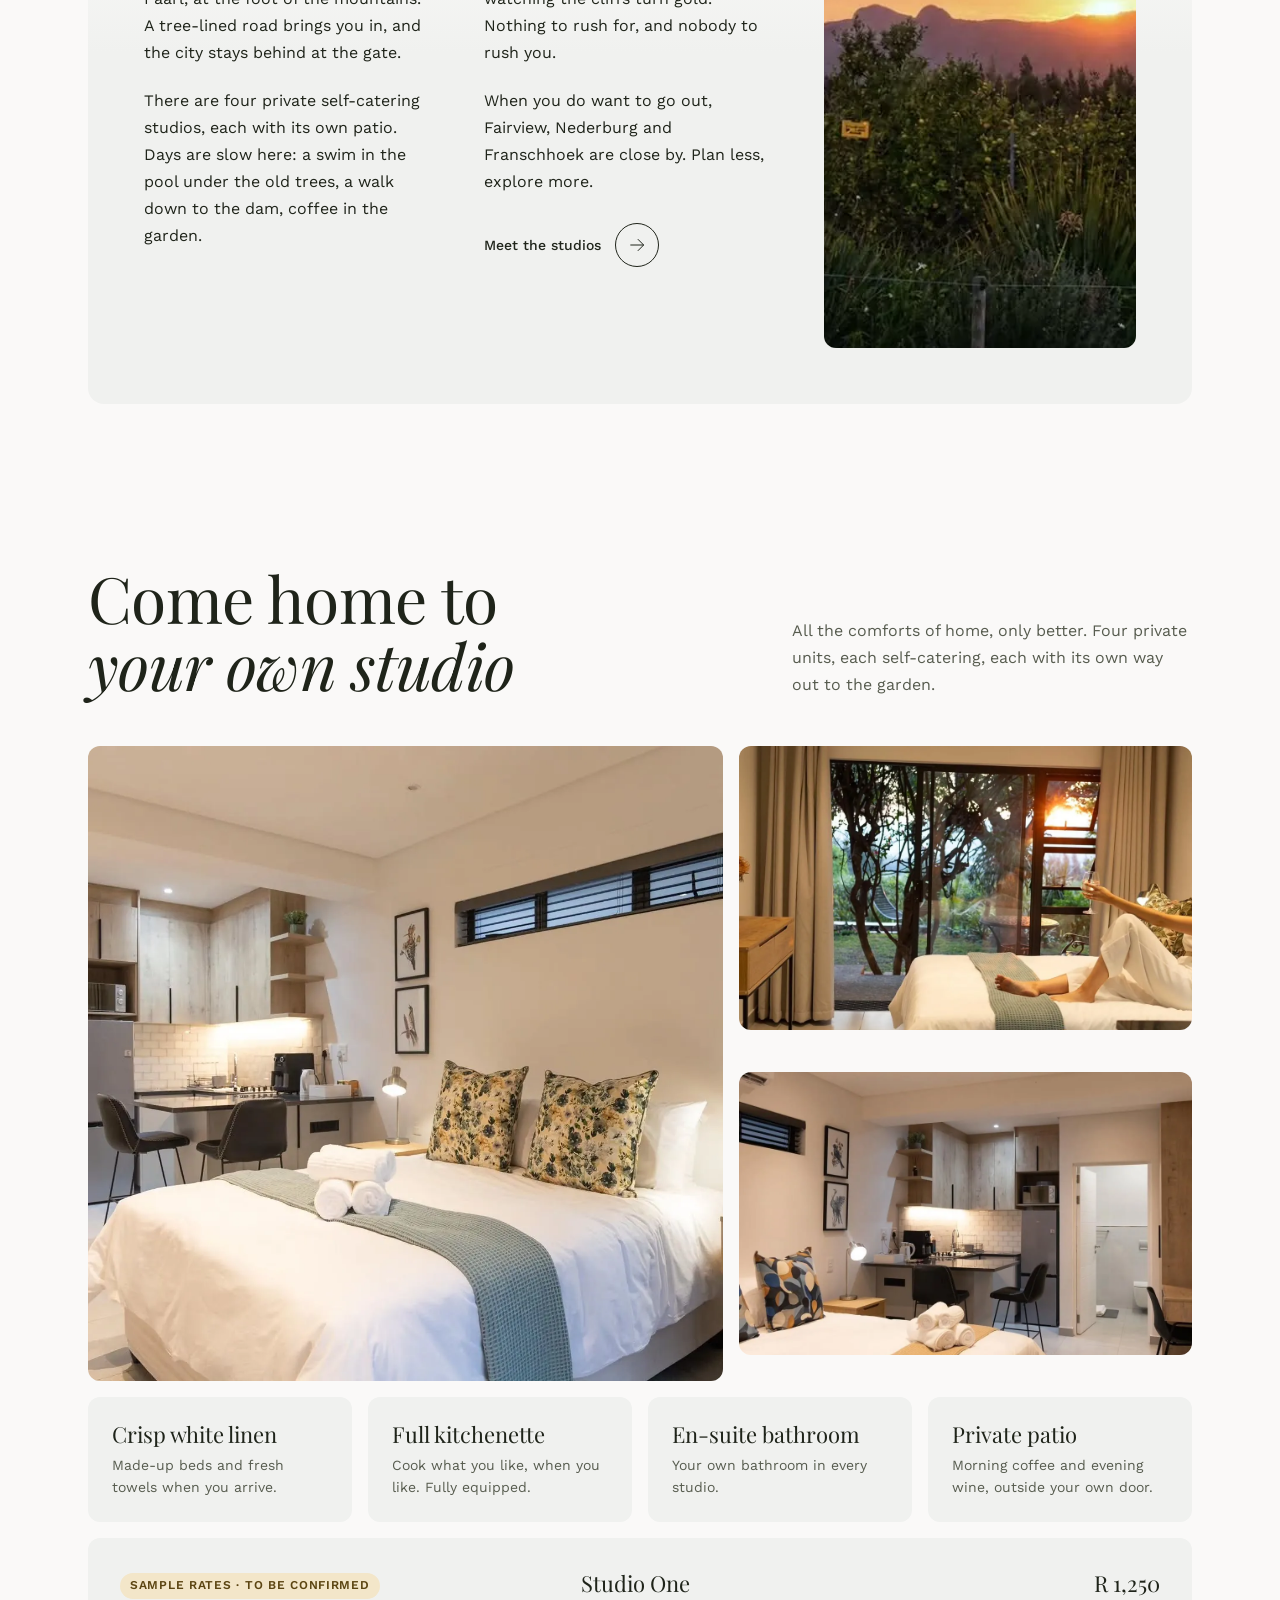
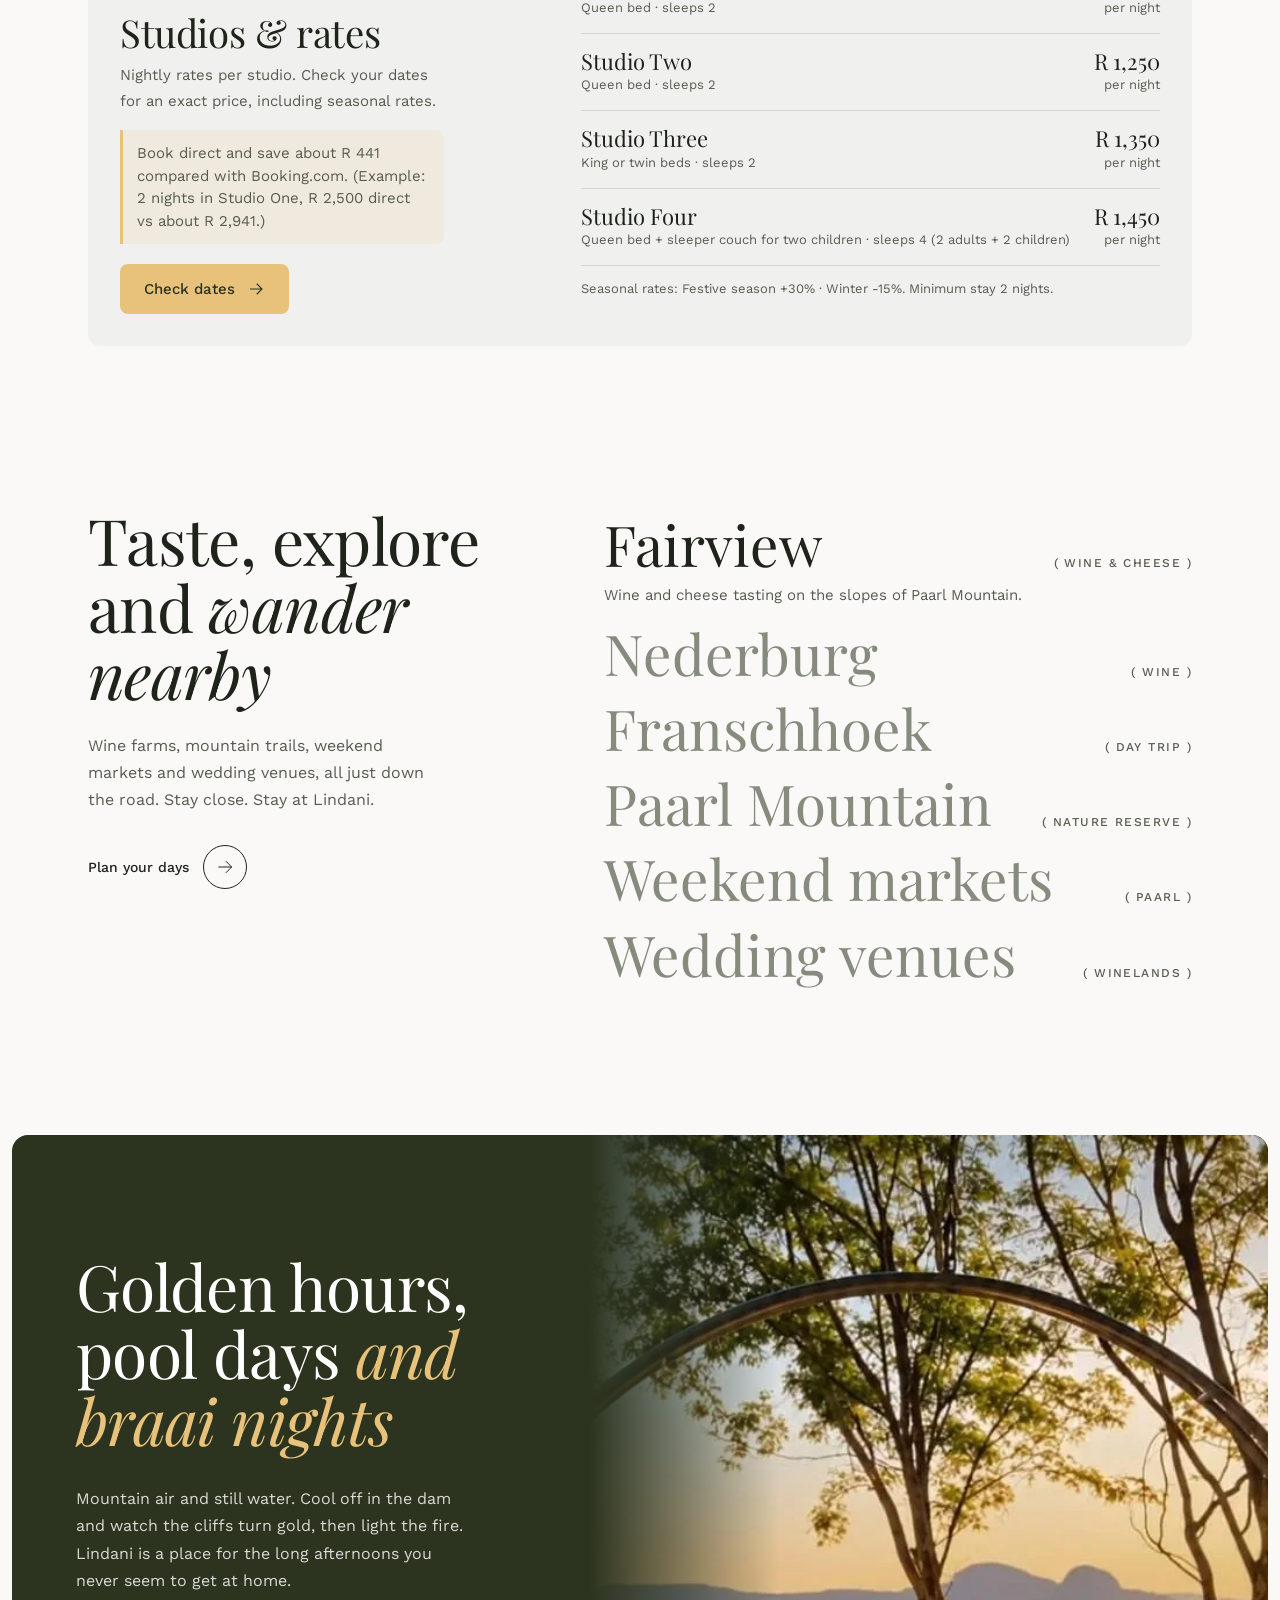
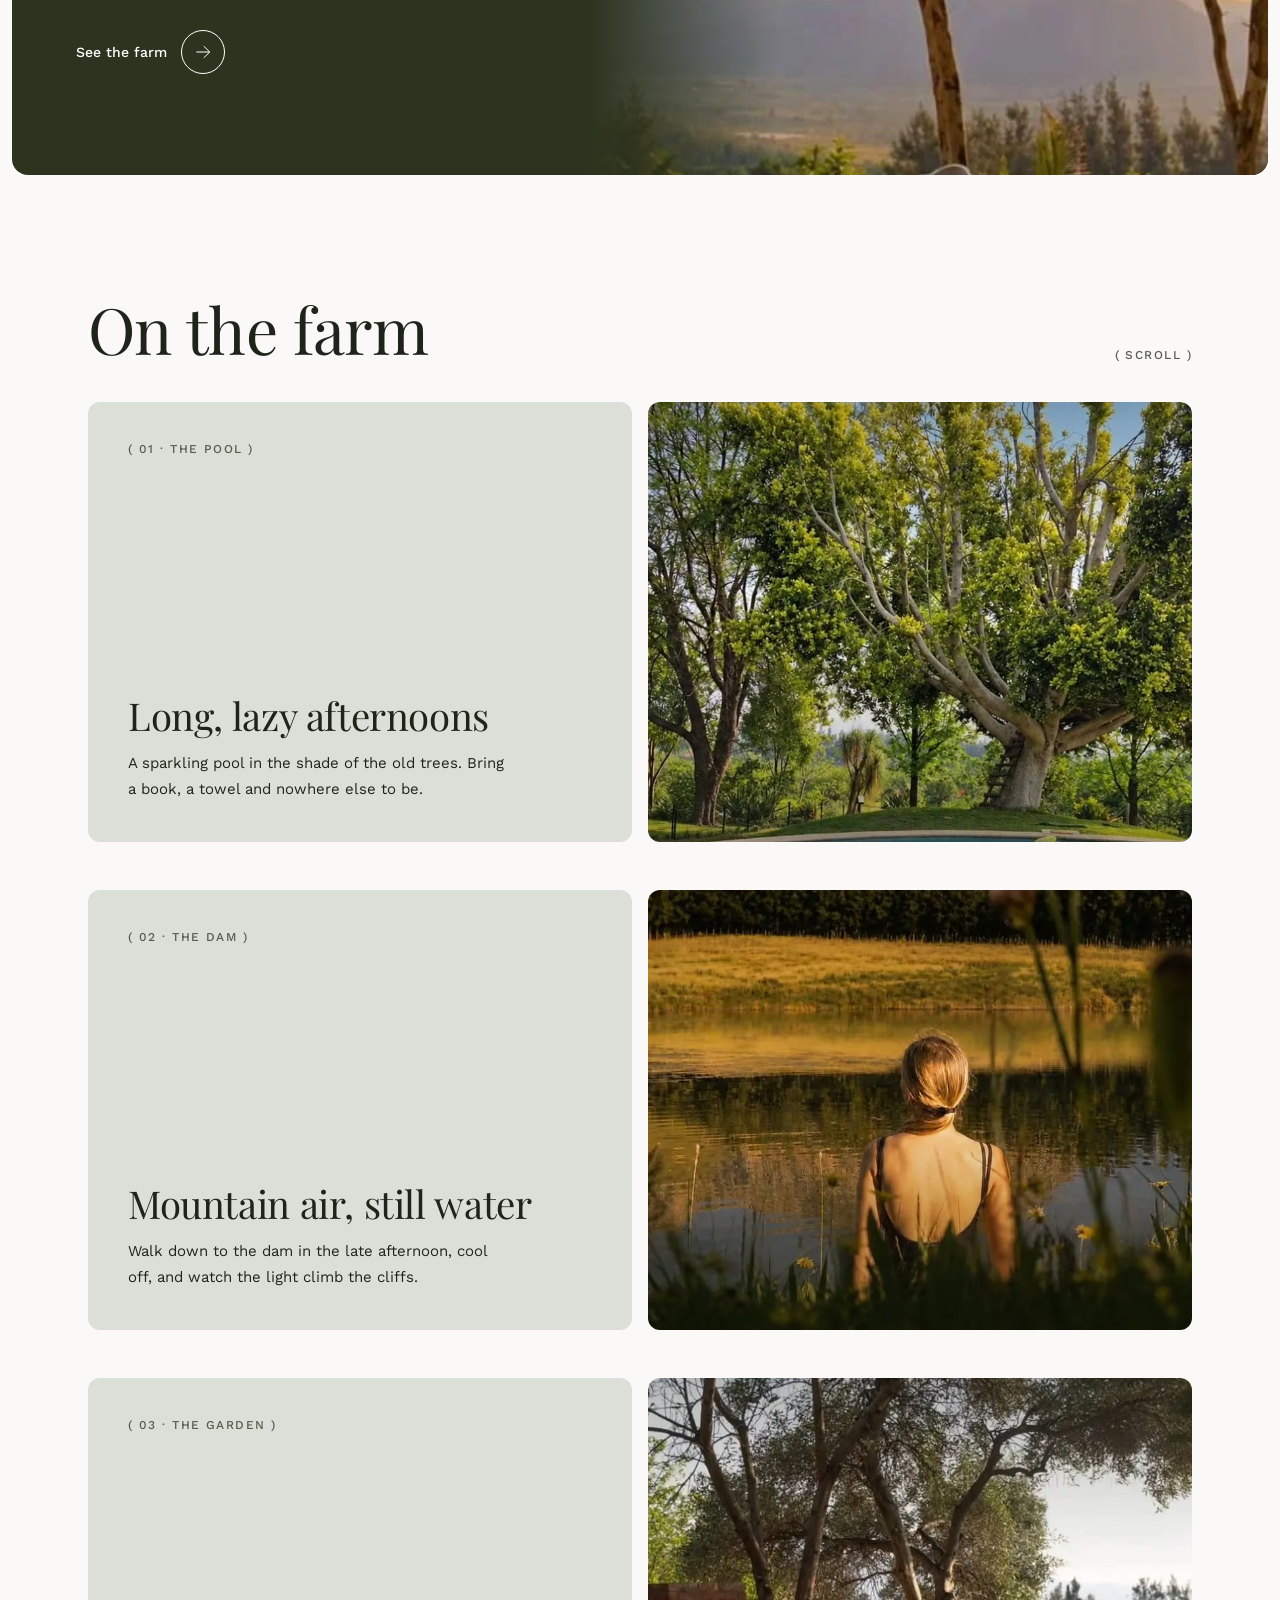
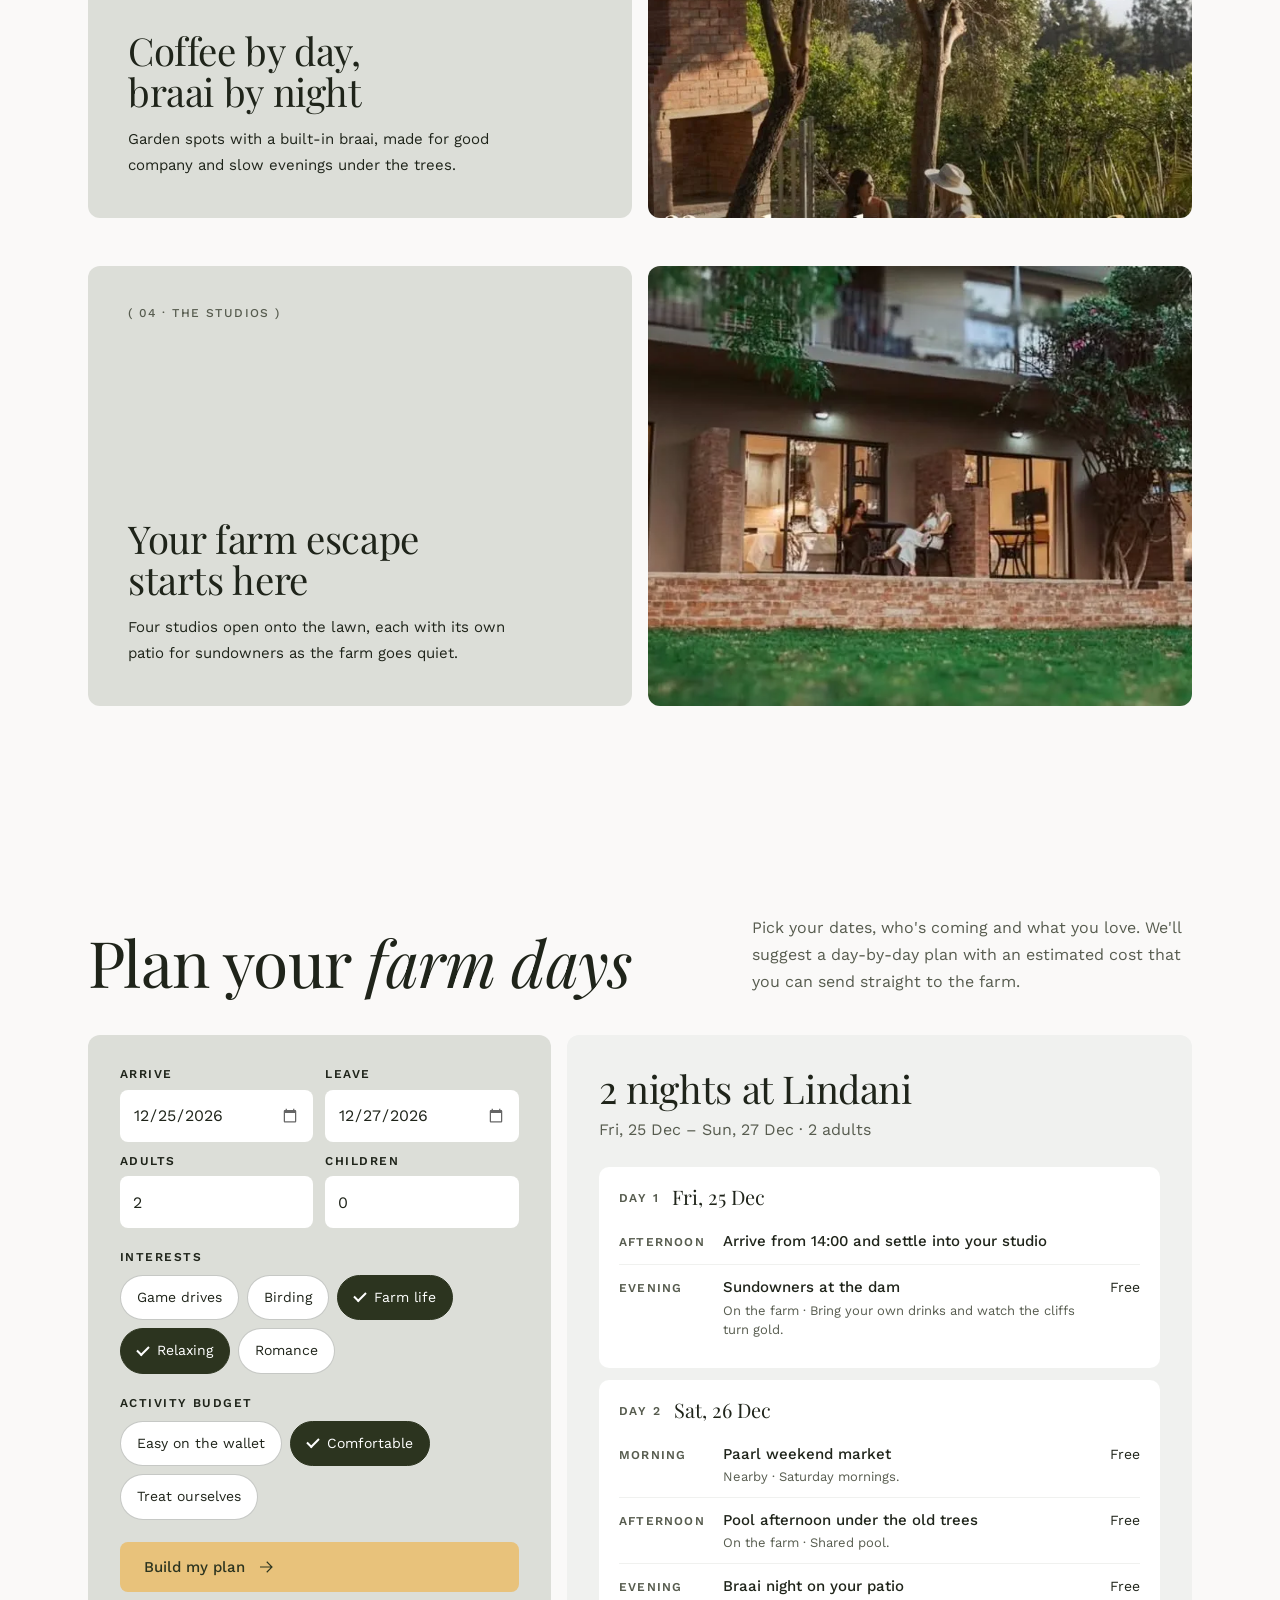
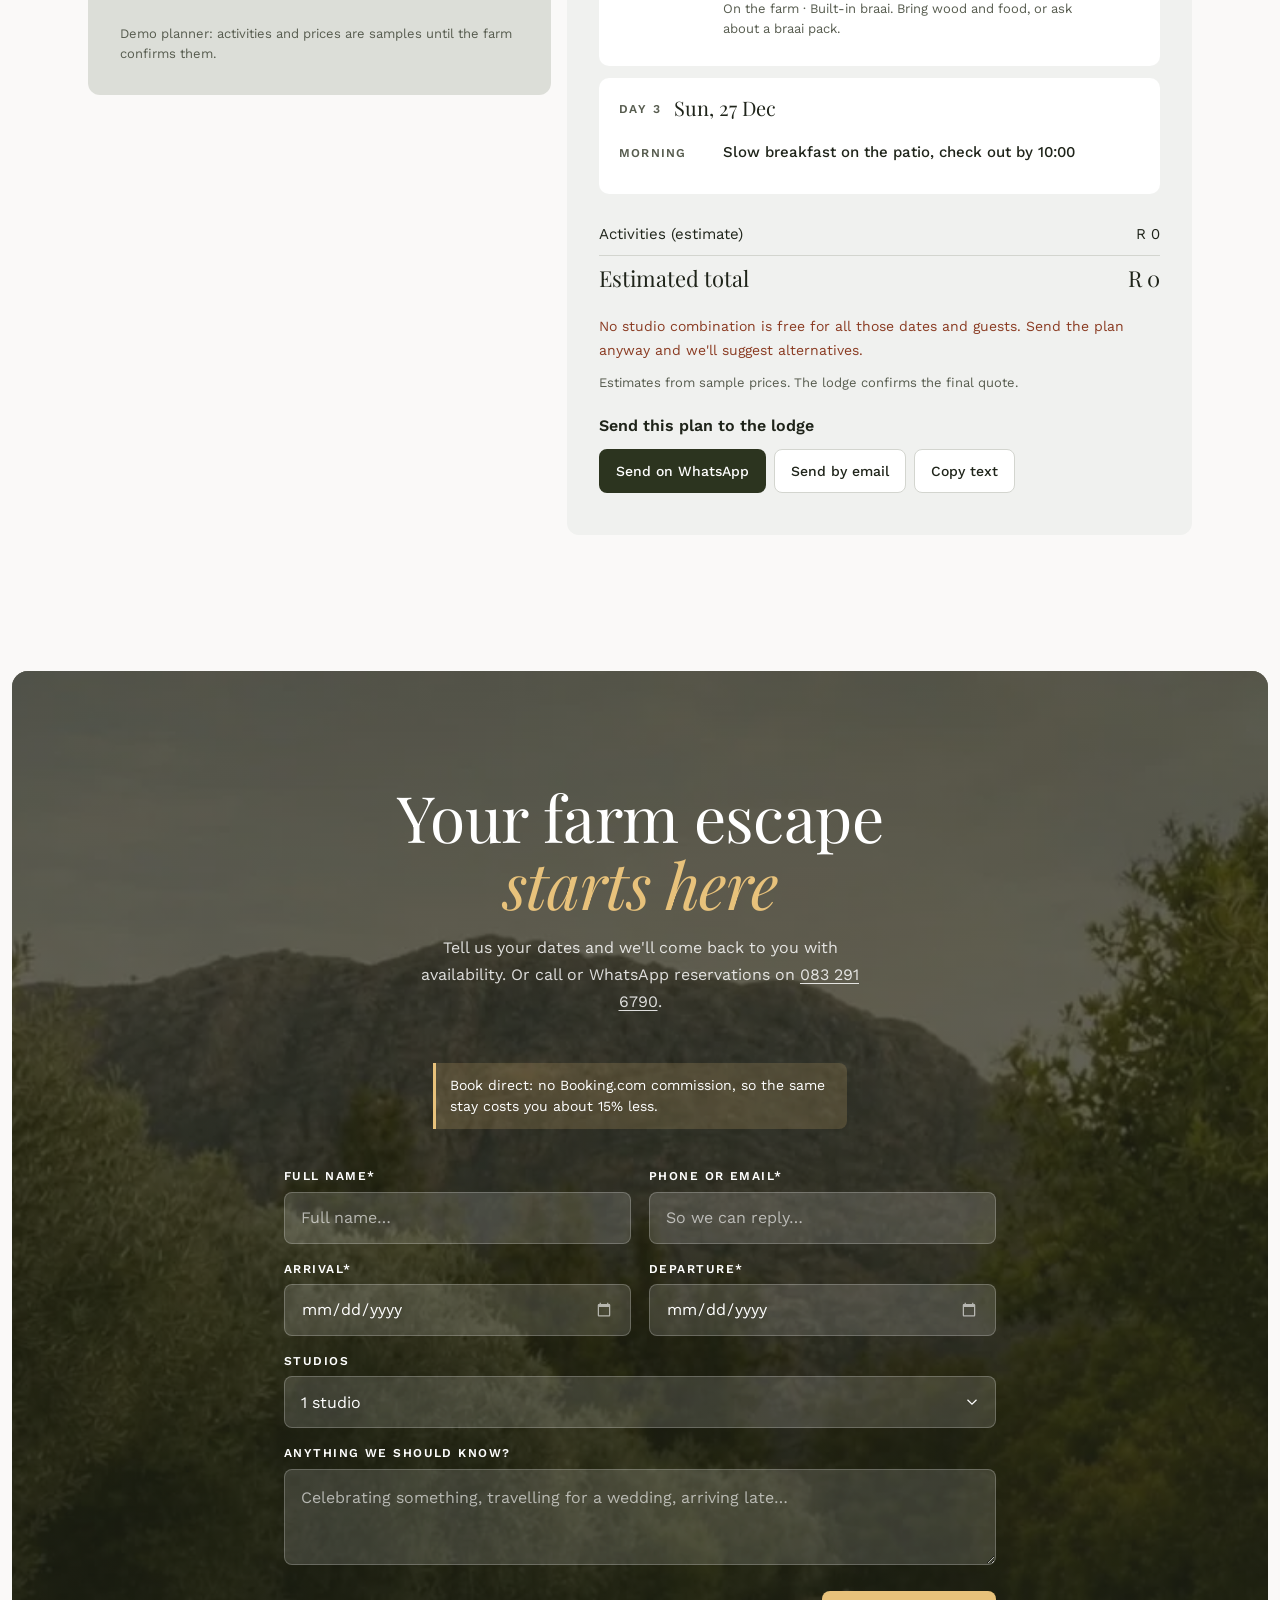
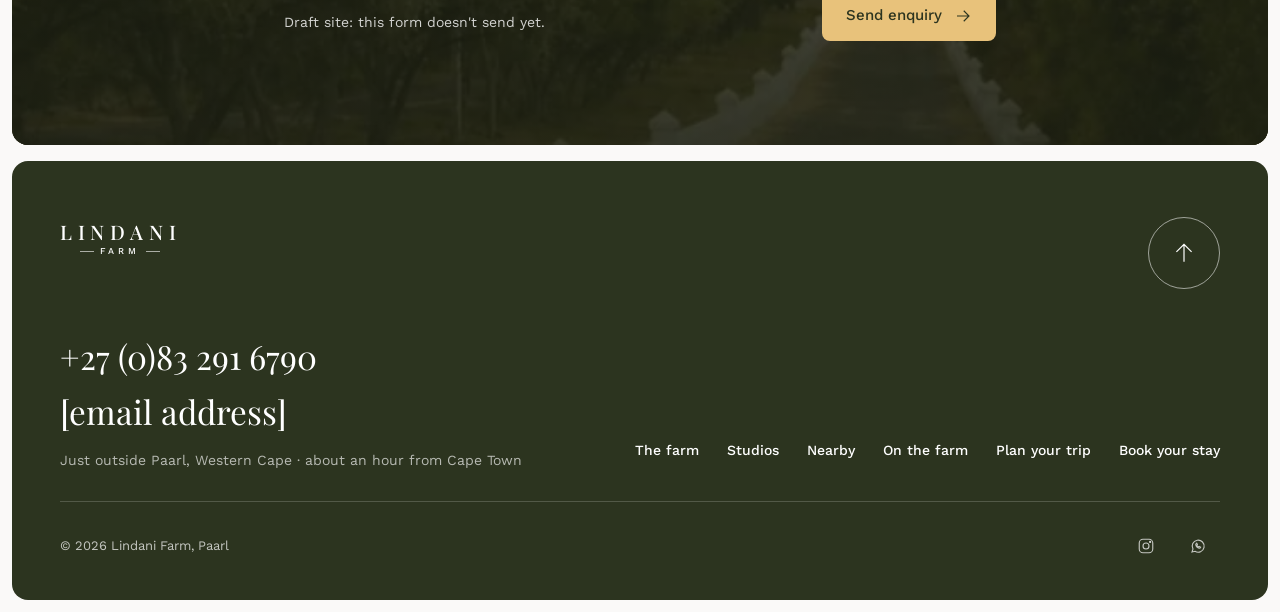
==== commit b0d0cc4a: "Lindani Farm: booking concierge, trip planner, book-direct note, language switcher All demo features" ====
--- a/sites/lindani-farm/index.html
+++ b/sites/lindani-farm/index.html
@@ -236,14 +236,17 @@
   .nearby-intro{position:static}
 }
 /* Phone */
-@media (max-width:760px){
-  :root{--gutter:20px;--edge:8px}
-  .nav{left:var(--edge);right:var(--edge);padding:8px 8px 8px 16px}
+/* Menu button from tablet width down: six nav items plus the language picker need the room */
+@media (max-width:1100px){
   .nav-links{display:none}
   .menu-btn{display:grid}
   .nav-links.open{display:flex;position:absolute;top:calc(100% + 8px);left:0;right:0;flex-direction:column;gap:0;padding:8px 16px;background:#fff;border-radius:12px;box-shadow:0 10px 30px rgba(31,36,26,.12)}
   .nav-links.open a{display:block;padding:14px 4px;font-size:16px;border-bottom:1px solid var(--panel)}
   .nav-links.open li:last-child a{border-bottom:0}
+}
+@media (max-width:760px){
+  :root{--gutter:20px;--edge:8px}
+  .nav{left:var(--edge);right:var(--edge);padding:8px 8px 8px 16px}
   .nav .btn{padding:15px 14px;font-size:14px;white-space:nowrap}
   .nav-right{gap:4px}
   .hero{min-height:560px}
@@ -284,6 +287,7 @@
   .to-top{width:56px;height:56px}
 }
 </style>
+<link rel="stylesheet" href="features.css">
 </head>
 <body>
 <a class="skip" href="#quick">Skip to booking</a>
@@ -292,18 +296,20 @@
   <a href="#top" class="mark" aria-label="Lindani Farm, home"><b>LINDANI</b><span>FARM</span></a>
   <nav aria-label="Main">
     <ul class="nav-links" id="nav-links">
-      <li><a href="#experience">The farm</a></li>
-      <li><a href="#studios">Studios</a></li>
-      <li><a href="#nearby">Nearby</a></li>
-      <li><a href="#on-the-farm">On the farm</a></li>
-      <li><a href="#contact">Contact</a></li>
+      <li><a href="#experience" data-i18n="nav_farm">The farm</a></li>
+      <li><a href="#studios" data-i18n="nav_studios">Studios</a></li>
+      <li><a href="#nearby" data-i18n="nav_nearby">Nearby</a></li>
+      <li><a href="#planner" data-i18n="nav_planner">Plan your trip</a></li>
+      <li><a href="#contact" data-i18n="nav_contact">Contact</a></li>
+      <li class="lang-mob"><span class="lang"><label class="sr" for="lang-mob" data-i18n="language">Language</label><select id="lang-mob" data-lang></select></span></li>
     </ul>
   </nav>
   <div class="nav-right">
+    <span class="lang"><label class="sr" for="lang-desk" data-i18n="language">Language</label><select id="lang-desk" data-lang></select></span>
     <button class="menu-btn" id="menu-btn" aria-expanded="false" aria-controls="nav-links" aria-label="Menu">
       <svg viewBox="0 0 24 24" fill="none" stroke="currentColor" stroke-width="1.5" aria-hidden="true"><path d="M4 8h16M4 16h16"/></svg>
     </button>
-    <a href="#enquire" class="btn btn-book">Book your stay</a>
+    <a href="#enquire" class="btn btn-book" data-i18n="book">Book your stay</a>
   </div>
 </header>
 
@@ -313,8 +319,8 @@
     <img src="assets/avenue.webp" width="1080" height="638" alt="Tree-lined farm road leading to a mountain at Lindani Farm, near Paarl" fetchpriority="high">
     <div class="hero-inner">
       <div>
-        <p class="label">Paarl · Cape Winelands</p>
-        <h1 id="hero-title" class="h-xl">Leave the city <em>at the gate.</em></h1>
+        <p class="label" data-i18n="hero_label">Paarl · Cape Winelands</p>
+        <h1 id="hero-title" class="h-xl" data-i18n-html="hero_title">Leave the city <em>at the gate.</em></h1>
       </div>
       <a href="#quick" class="circle" aria-label="Scroll to plan your stay">
         <svg viewBox="0 0 24 24" fill="none" stroke="currentColor" stroke-width="1.2" aria-hidden="true"><path d="M12 4v16M5 13l7 7 7-7"/></svg>
@@ -324,7 +330,7 @@
 
   <section class="quick" id="quick" aria-labelledby="quick-title">
     <div class="wrap">
-      <h2 id="quick-title" class="h-l">Plan your stay here</h2>
+      <h2 id="quick-title" class="h-l" data-i18n="quick_title">Plan your stay here</h2>
       <form class="qform" id="qform" novalidate>
         <div class="field">
           <label for="q-name">Full name*</label>
@@ -343,7 +349,7 @@
           <label for="q-date">Arrival date*</label>
           <input id="q-date" name="arrival" type="date" required>
         </div>
-        <button class="btn btn-book" type="submit">Check dates
+        <button class="btn btn-book" type="submit"><span data-i18n="check_dates">Check dates</span>
           <svg width="18" height="18" viewBox="0 0 24 24" fill="none" stroke="currentColor" stroke-width="1.5" aria-hidden="true"><path d="M4 12h16M13 5l7 7-7 7"/></svg>
         </button>
       </form>
@@ -353,7 +359,7 @@
 
   <section class="experience" id="experience" aria-labelledby="exp-title">
     <div class="wrap">
-      <h2 id="exp-title" class="h-l">A farm stay <br><em>made for slowing down</em></h2>
+      <h2 id="exp-title" class="h-l" data-i18n-html="exp_title">A farm stay <br><em>made for slowing down</em></h2>
       <div class="exp-panel">
         <div>
           <p>Lindani is a small farm just outside Paarl, at the foot of the mountains. A tree-lined road brings you in, and the city stays behind at the gate.</p>
@@ -362,7 +368,7 @@
         <div>
           <p>Evenings are for the braai, and for watching the cliffs turn gold. Nothing to rush for, and nobody to rush you.</p>
           <p>When you do want to go out, Fairview, Nederburg and Franschhoek are close by. Plan less, explore more.</p>
-          <a href="#studios" class="circle-link">Meet the studios
+          <a href="#studios" class="circle-link"><span data-i18n="meet_studios">Meet the studios</span>
             <span class="circle"><svg viewBox="0 0 24 24" fill="none" stroke="currentColor" stroke-width="1.2" aria-hidden="true"><path d="M4 12h16M13 5l7 7-7 7"/></svg></span>
           </a>
         </div>
@@ -374,7 +380,7 @@
   <section class="studios" id="studios" aria-labelledby="studios-title">
     <div class="wrap">
       <div class="studios-head">
-        <h2 id="studios-title" class="h-l">Come home to <br><em>your own studio</em></h2>
+        <h2 id="studios-title" class="h-l" data-i18n-html="studios_title">Come home to <br><em>your own studio</em></h2>
         <p>All the comforts of home, only better. Four private units, each self-catering, each with its own way out to the garden.</p>
       </div>
       <div class="studio-grid">
@@ -388,15 +394,25 @@
         <li><b>En-suite bathroom</b><span>Your own bathroom in every studio.</span></li>
         <li><b>Private patio</b><span>Morning coffee and evening wine, outside your own door.</span></li>
       </ul>
+      <div class="rates" id="rates" aria-labelledby="rates-title">
+        <div class="rates-head">
+          <span class="demo-badge">Sample rates · to be confirmed</span>
+          <h3 id="rates-title" data-i18n="rates_title">Studios &amp; rates</h3>
+          <p>Nightly rates per studio. Check your dates for an exact price, including seasonal rates.</p>
+          <p class="nudge" data-nudge="example"></p>
+          <button type="button" class="btn btn-book" data-open-chat="dates"><span data-i18n="check_dates">Check dates</span> <svg width="18" height="18" viewBox="0 0 24 24" fill="none" stroke="currentColor" stroke-width="1.5" aria-hidden="true"><path d="M4 12h16M13 5l7 7-7 7"/></svg></button>
+        </div>
+        <div id="rates-list" class="rates-list"><p class="fx-small">Rates load with JavaScript. Call or WhatsApp 083 291 6790 for prices.</p></div>
+      </div>
     </div>
   </section>
 
   <section class="nearby" id="nearby" aria-labelledby="nearby-title">
     <div class="wrap nearby-grid">
       <div class="nearby-intro">
-        <h2 id="nearby-title" class="h-l">Taste, explore <br>and <em>wander nearby</em></h2>
+        <h2 id="nearby-title" class="h-l" data-i18n-html="nearby_title">Taste, explore <br>and <em>wander nearby</em></h2>
         <p>Wine farms, mountain trails, weekend markets and wedding venues, all just down the road. Stay close. Stay at Lindani.</p>
-        <a href="#enquire" class="circle-link">Plan your days
+        <a href="#planner" class="circle-link"><span data-i18n="plan_days">Plan your days</span>
           <span class="circle"><svg viewBox="0 0 24 24" fill="none" stroke="currentColor" stroke-width="1.2" aria-hidden="true"><path d="M4 12h16M13 5l7 7-7 7"/></svg></span>
         </a>
       </div>
@@ -415,9 +431,9 @@
     <figure><img src="assets/golden.webp" width="1080" height="551" alt="Guest looking out over the valley and mountains in golden-hour light" loading="lazy"></figure>
     <div class="band-inner">
       <div class="band-copy">
-        <h2 id="band-title" class="h-l">Golden hours, pool days <em>and braai nights</em></h2>
+        <h2 id="band-title" class="h-l" data-i18n-html="band_title">Golden hours, pool days <em>and braai nights</em></h2>
         <p>Mountain air and still water. Cool off in the dam and watch the cliffs turn gold, then light the fire. Lindani is a place for the long afternoons you never seem to get at home.</p>
-        <a href="#on-the-farm" class="circle-link">See the farm
+        <a href="#on-the-farm" class="circle-link"><span data-i18n="see_farm">See the farm</span>
           <span class="circle"><svg viewBox="0 0 24 24" fill="none" stroke="currentColor" stroke-width="1.2" aria-hidden="true"><path d="M4 12h16M13 5l7 7-7 7"/></svg></span>
         </a>
       </div>
@@ -427,7 +443,7 @@
   <section class="farm" id="on-the-farm" aria-labelledby="farm-title">
     <div class="wrap">
       <div class="farm-head">
-        <h2 id="farm-title" class="h-l">On the farm</h2>
+        <h2 id="farm-title" class="h-l" data-i18n="farm_title">On the farm</h2>
         <span class="tag">( Scroll )</span>
       </div>
       <div class="stack" id="stack">
@@ -451,11 +467,39 @@
     </div>
   </section>
 
+  <section class="planner" id="planner" aria-labelledby="planner-title">
+    <div class="wrap">
+      <div class="planner-head">
+        <h2 id="planner-title" class="h-l" data-i18n-html="planner_title">Plan your <em>farm days</em></h2>
+        <p>Pick your dates, who's coming and what you love. We'll suggest a day-by-day plan with an estimated cost that you can send straight to the farm.</p>
+      </div>
+      <div class="planner-grid">
+        <form class="planner-form" id="planner-form" novalidate>
+          <div class="two">
+            <div class="field"><label for="p-from">Arrive</label><input id="p-from" name="p-from" type="date" required></div>
+            <div class="field"><label for="p-to">Leave</label><input id="p-to" name="p-to" type="date" required></div>
+            <div class="field"><label for="p-adults">Adults</label><select id="p-adults" name="p-adults"><option>1</option><option selected>2</option><option>3</option><option>4</option><option>5</option><option>6</option><option>7</option><option>8</option></select></div>
+            <div class="field"><label for="p-kids">Children</label><select id="p-kids" name="p-kids"><option selected>0</option><option>1</option><option>2</option><option>3</option><option>4</option></select></div>
+          </div>
+          <fieldset><legend>Interests</legend><div class="chips" id="p-interests"></div></fieldset>
+          <fieldset><legend>Activity budget</legend><div class="chips" id="p-budgets"></div></fieldset>
+          <p class="planner-err" id="planner-err" role="alert" tabindex="-1"></p>
+          <button class="btn btn-book" type="submit"><span data-i18n="planner_build">Build my plan</span> <svg width="18" height="18" viewBox="0 0 24 24" fill="none" stroke="currentColor" stroke-width="1.5" aria-hidden="true"><path d="M4 12h16M13 5l7 7-7 7"/></svg></button>
+          <p class="fx-small">Demo planner: activities and prices are samples until the farm confirms them.</p>
+        </form>
+        <div class="planner-out" id="planner-out" aria-live="polite" tabindex="-1">
+          <p class="fx-small">The planner needs JavaScript. Call or WhatsApp 083 291 6790 and we'll plan your stay with you.</p>
+        </div>
+      </div>
+    </div>
+  </section>
+
   <section class="enquire" id="enquire" aria-labelledby="enq-title">
     <img src="assets/avenue.webp" width="1080" height="638" alt="" loading="lazy">
     <div class="enquire-inner">
-      <h2 id="enq-title" class="h-l">Your farm escape <em>starts here</em></h2>
+      <h2 id="enq-title" class="h-l" data-i18n-html="enq_title">Your farm escape <em>starts here</em></h2>
       <p class="lede">Tell us your dates and we'll come back to you with availability. Or call or WhatsApp reservations on <a href="tel:+27832916790" style="text-decoration:underline;text-underline-offset:3px">083 291 6790</a>.</p>
+      <p class="nudge" data-nudge="generic"></p>
       <form class="eform" id="eform" novalidate>
         <div class="field"><label for="e-name">Full name*</label><input id="e-name" name="name" placeholder="Full name…" autocomplete="name" required></div>
         <div class="field"><label for="e-contact">Phone or email*</label><input id="e-contact" name="contact" placeholder="So we can reply…" autocomplete="email" required></div>
@@ -467,7 +511,7 @@
         <div class="field full"><label for="e-msg">Anything we should know?</label><textarea id="e-msg" name="message" placeholder="Celebrating something, travelling for a wedding, arriving late…"></textarea></div>
         <div class="eform-foot">
           <p class="form-note" id="enote" role="status">Draft site: this form doesn't send yet.</p>
-          <button class="btn btn-book" type="submit">Send enquiry
+          <button class="btn btn-book" type="submit"><span data-i18n="send_enquiry">Send enquiry</span>
             <svg width="18" height="18" viewBox="0 0 24 24" fill="none" stroke="currentColor" stroke-width="1.5" aria-hidden="true"><path d="M4 12h16M13 5l7 7-7 7"/></svg>
           </button>
         </div>
@@ -495,6 +539,7 @@
       <li><a href="#studios">Studios</a></li>
       <li><a href="#nearby">Nearby</a></li>
       <li><a href="#on-the-farm">On the farm</a></li>
+      <li><a href="#planner">Plan your trip</a></li>
       <li><a href="#enquire">Book your stay</a></li>
     </ul>
   </div>
@@ -629,5 +674,7 @@
   frame();
 })();
 </script>
+<script src="lodge-data.js" defer></script>
+<script src="features.js" defer></script>
 </body>
 </html>
--- a/sites/lindani-farm/features.css
+++ b/sites/lindani-farm/features.css
@@ -0,0 +1,170 @@
+/* Lindani Farm: styles for the concierge, trip planner, rates and language switcher.
+   Uses the tokens defined in index.html (:root). */
+
+/* ---------- language switcher ---------- */
+.lang{position:relative;display:inline-flex;align-items:center}
+.lang select{height:44px;padding:0 30px 0 12px;border:1px solid var(--line);border-radius:var(--btn-r);background:#fff url("data:image/svg+xml,%3Csvg xmlns='http://www.w3.org/2000/svg' viewBox='0 0 24 24' fill='none' stroke='%231f241a' stroke-width='1.6'%3E%3Cpath d='m6 9 6 6 6-6'/%3E%3C/svg%3E") no-repeat right 8px center/16px;font:500 13px/1 var(--sans);color:var(--ink);cursor:pointer;-webkit-appearance:none;appearance:none}
+.lang select:focus-visible{outline:2px solid var(--olive);outline-offset:2px}
+.lang-mob{display:none}
+@media (max-width:1100px){.nav-right .lang{display:none}.nav-links.open .lang-mob{display:block;padding:12px 4px}.lang-mob select{width:100%}}
+
+/* ---------- shared bits ---------- */
+.demo-badge,.fx-badge{display:inline-block;padding:5px 10px;border-radius:999px;background:#f3e6c9;color:#5c4512;font:600 12px/1.3 var(--sans);letter-spacing:.06em;text-transform:uppercase}
+.nudge{margin-top:16px;padding:12px 14px;border-left:3px solid var(--gold);border-radius:0 8px 8px 0;background:rgba(232,194,123,.16);font-size:14px;line-height:1.5;color:var(--ink)}
+.enquire .nudge{background:rgba(232,194,123,.18);color:#fff;max-width:46ch;margin:0 auto 40px;text-align:left}
+.fx-small{font-size:13px;line-height:1.5;color:var(--muted);margin-top:10px}
+.fx-warn{margin-top:14px;font-size:14px;color:#8a3b22}
+.fx-btn{display:inline-flex;align-items:center;justify-content:center;gap:8px;min-height:44px;padding:12px 16px;border-radius:var(--btn-r);border:1px solid transparent;font:500 14px/1.2 var(--sans);cursor:pointer;text-decoration:none;transition:filter .2s,background .2s}
+.fx-btn-book{background:var(--gold);color:var(--gold-ink)}
+.fx-btn-book:hover{filter:brightness(1.05)}
+.fx-btn-wa{background:var(--olive);color:#fff}
+.fx-btn-wa:hover{background:var(--olive-2)}
+.fx-btn-ghost{background:#fff;border-color:var(--line);color:var(--ink)}
+.fx-btn-ghost:hover{border-color:var(--ink)}
+.fx-share{display:flex;flex-wrap:wrap;gap:8px;margin-top:10px}
+.fx-copy{display:block;width:100%;min-height:120px;margin-top:8px;padding:10px;border:1px solid var(--line);border-radius:8px;font:13px/1.5 var(--sans)}
+
+/* ---------- rates (in the studios section) ---------- */
+.rates{margin-top:16px;padding:32px;border-radius:12px;background:var(--panel);display:grid;grid-template-columns:minmax(0,1fr) minmax(0,1.4fr);gap:24px 48px}
+.rates-head h3{font:400 clamp(28px,3vw,40px)/1.1 var(--serif);margin:12px 0 10px}
+.rates-head p{color:var(--muted);font-size:15px;max-width:36ch}
+.rates-head .btn{margin-top:20px}
+.rate-row{display:flex;justify-content:space-between;align-items:center;gap:16px;padding:14px 0;border-bottom:1px solid var(--line)}
+.rate-row:first-child{padding-top:0}
+.rate-main{min-width:0}
+.rate-main b,.rate-price b{display:block;font:400 22px/1.2 var(--serif)}
+.rate-main span,.rate-price span{display:block;font-size:13px;color:var(--muted)}
+.rate-price{text-align:right;flex:none;font-variant-numeric:tabular-nums}
+.rate-foot{margin-top:12px;font-size:13px;color:var(--muted)}
+
+/* ---------- trip planner ---------- */
+.planner{padding:120px 0 40px}
+.planner-head{display:flex;justify-content:space-between;align-items:flex-end;gap:24px;flex-wrap:wrap;margin-bottom:40px}
+.planner-head p{max-width:44ch;color:var(--muted)}
+.planner-grid{display:grid;grid-template-columns:minmax(0,1fr) minmax(0,1.35fr);gap:16px;align-items:start}
+.planner-form{padding:32px;border-radius:12px;background:var(--sage);display:grid;gap:22px;position:sticky;top:96px}
+.planner-form fieldset{border:0;margin:0;padding:0;min-width:0}
+.planner-form legend{font:600 12px/1.2 var(--sans);letter-spacing:.12em;text-transform:uppercase;margin-bottom:10px;padding:0}
+.planner-form .two{display:grid;grid-template-columns:repeat(2,minmax(0,1fr));gap:12px}
+.planner-form .field{min-width:0}
+.planner-form .field input,.planner-form .field select{min-width:0;padding:0 12px}
+.planner-form .field input,.planner-form .field select{background:#fff}
+.chips{display:flex;flex-wrap:wrap;gap:8px}
+.chip{position:relative}
+.chip input{position:absolute;opacity:0;width:1px;height:1px}
+.chip label{display:inline-flex;align-items:center;min-height:44px;padding:10px 16px;border:1px solid rgba(31,36,26,.25);border-radius:999px;background:#fff;font-size:14px;cursor:pointer;transition:background .2s,color .2s,border-color .2s}
+.chip label:hover{border-color:var(--ink)}
+.chip input:checked+label{background:var(--olive);border-color:var(--olive);color:#fff}
+.chip input:checked+label::before{content:"";width:12px;height:7px;margin-right:8px;border:solid currentColor;border-width:0 0 2px 2px;transform:translateY(-2px) rotate(-45deg)}
+.chip input:focus-visible+label{outline:2px solid var(--olive);outline-offset:2px}
+.planner-err{min-height:1px;font-size:14px;color:#a5462b}
+.planner-err:empty{display:none}
+.planner-out{padding:32px;border-radius:12px;background:var(--panel);min-height:300px}
+.planner-out:focus{outline:none}
+.plan-head h3{font:400 clamp(28px,3vw,40px)/1.1 var(--serif)}
+.plan-head p{color:var(--muted);margin-top:6px}
+.plan-days{list-style:none;margin:24px 0 0;padding:0;display:grid;gap:12px}
+.plan-day{padding:18px 20px;border-radius:10px;background:#fff}
+.plan-day h4{font:400 20px/1.2 var(--serif);margin:0 0 10px}
+.plan-day h4 span{font:600 12px/1 var(--sans);letter-spacing:.12em;text-transform:uppercase;color:var(--muted);margin-right:8px;vertical-align:3px}
+.plan-items{list-style:none;margin:0;padding:0}
+.plan-items li{display:grid;grid-template-columns:92px minmax(0,1fr) auto;gap:12px;padding:10px 0;border-top:1px solid var(--panel);align-items:baseline}
+.plan-items li:first-child{border-top:0}
+.plan-slot{font:600 12px/1.4 var(--sans);letter-spacing:.1em;text-transform:uppercase;color:var(--muted)}
+.plan-what b{display:block;font-weight:500;font-size:15px}
+.plan-what small{display:block;font-size:13px;color:var(--muted);line-height:1.5}
+.plan-price{font-size:14px;font-variant-numeric:tabular-nums;white-space:nowrap}
+.plan-total{margin:20px 0 0;padding:0}
+.plan-total div{display:flex;justify-content:space-between;gap:16px;padding:8px 0;border-bottom:1px solid var(--line);font-size:15px}
+.plan-total dd{margin:0;font-variant-numeric:tabular-nums;white-space:nowrap}
+.plan-total .is-total{border-bottom:0;font:400 22px/1.3 var(--serif)}
+.plan-send-title{margin-top:20px;font-weight:600}
+
+/* ---------- concierge ---------- */
+.fx-chat{position:fixed;z-index:60;right:calc(16px + env(safe-area-inset-right, 0px));bottom:calc(16px + env(safe-area-inset-bottom, 0px));font:400 15px/1.5 var(--sans);color:var(--ink)}
+.fx-launch{display:inline-flex;align-items:center;gap:10px;min-height:56px;padding:0 22px 0 18px;border:0;border-radius:999px;background:var(--olive);color:#fff;font:500 15px/1 var(--sans);box-shadow:0 10px 30px rgba(31,36,26,.28);cursor:pointer;transition:transform .2s,background .2s}
+.fx-launch:hover{background:var(--olive-2)}
+.fx-launch:active{transform:scale(.97)}
+.fx-launch svg{width:22px;height:22px}
+.fx-launch:focus-visible{outline:3px solid var(--gold);outline-offset:3px}
+.fx-chat.is-open .fx-launch{display:none}
+.fx-panel{position:absolute;right:0;bottom:0;width:min(400px,calc(100vw - 32px));height:min(640px,calc(100dvh - 120px));display:flex;flex-direction:column;border-radius:16px;background:var(--canvas);box-shadow:0 24px 60px rgba(31,36,26,.28);overflow:hidden;animation:fx-in .22s cubic-bezier(.2,.7,.2,1)}
+.fx-panel[hidden]{display:none}
+@keyframes fx-in{from{opacity:0;transform:translateY(12px) scale(.98)}to{opacity:1;transform:none}}
+.fx-head{display:flex;align-items:center;gap:12px;padding:14px 12px 14px 16px;background:var(--olive);color:#fff}
+.fx-head > div{flex:1;min-width:0}
+.fx-avatar{display:grid;place-items:center;width:38px;height:38px;flex:none;border-radius:50%;background:var(--gold);color:var(--olive);font:500 18px/1 var(--serif)}
+.fx-title{font:400 19px/1.2 var(--serif);margin:0;text-wrap:balance}
+.fx-sub{font-size:12px;color:rgba(255,255,255,.78);margin:2px 0 0}
+.fx-close{display:grid;place-items:center;width:44px;height:44px;flex:none;border:0;border-radius:10px;background:transparent;color:#fff;cursor:pointer}
+.fx-close:hover{background:rgba(255,255,255,.12)}
+.fx-close svg{width:22px;height:22px}
+.fx-close:focus-visible,.fx-head :focus-visible{outline:2px solid var(--gold);outline-offset:2px}
+.fx-log{flex:1;overflow-y:auto;overscroll-behavior:contain;padding:16px;display:flex;flex-direction:column;gap:10px;scroll-behavior:smooth}
+.fx-log:focus-visible{outline:2px solid var(--olive);outline-offset:-2px}
+.fx-msg{max-width:88%;padding:10px 14px;border-radius:14px;font-size:15px;line-height:1.5;overflow-wrap:anywhere}
+.fx-bot{align-self:flex-start;background:#fff;border:1px solid var(--line);border-bottom-left-radius:4px}
+.fx-me{align-self:flex-end;background:var(--olive);color:#fff;border-bottom-right-radius:4px}
+.fx-wide{max-width:100%;width:100%}
+.fx-text{white-space:pre-line;margin:0}
+.fx-typing{display:inline-flex;gap:4px;padding:4px 0}
+.fx-typing i{width:6px;height:6px;border-radius:50%;background:var(--muted);animation:fx-dot 1s infinite ease-in-out}
+.fx-typing i:nth-child(2){animation-delay:.15s}.fx-typing i:nth-child(3){animation-delay:.3s}
+@keyframes fx-dot{0%,80%,100%{opacity:.3}40%{opacity:1}}
+.fx-actions{display:flex;flex-wrap:wrap;gap:6px;margin-top:10px}
+.fx-chip{display:inline-flex;align-items:center;min-height:40px;padding:8px 14px;border:1px solid rgba(31,36,26,.25);border-radius:999px;background:#fff;color:var(--ink);font:500 14px/1.2 var(--sans);text-decoration:none;cursor:pointer;transition:background .2s,border-color .2s}
+.fx-chip:hover{border-color:var(--olive);background:var(--panel)}
+.fx-chip:focus-visible{outline:2px solid var(--olive);outline-offset:2px}
+.fx-qr{display:flex;gap:6px;padding:8px 12px;overflow-x:auto;scrollbar-width:none;border-top:1px solid var(--line);background:var(--canvas)}
+.fx-qr::-webkit-scrollbar{display:none}
+.fx-qr .fx-chip{flex:none;min-height:44px}
+.fx-input{display:flex;gap:8px;padding:10px 12px calc(12px + env(safe-area-inset-bottom, 0px));border-top:1px solid var(--line);background:#fff}
+.fx-input input{flex:1;min-width:0;height:48px;padding:0 14px;border:1px solid var(--line);border-radius:10px;background:var(--canvas);font:16px var(--sans);color:var(--ink)}
+.fx-input input:focus{outline:none;border-color:var(--olive);box-shadow:0 0 0 3px rgba(44,52,31,.2)}
+.fx-send{display:grid;place-items:center;width:48px;height:48px;flex:none;border:0;border-radius:10px;background:var(--gold);color:var(--gold-ink);cursor:pointer}
+.fx-send svg{width:22px;height:22px}
+.fx-send:focus-visible{outline:2px solid var(--olive);outline-offset:2px}
+.fx-sr{position:absolute;width:1px;height:1px;overflow:hidden;clip:rect(0 0 0 0);white-space:nowrap}
+.fx-rooms{list-style:none;margin:10px 0 0;padding:0;display:grid;gap:8px}
+.fx-rooms li{padding:10px 12px;border-radius:10px;background:var(--panel)}
+.fx-rooms b{display:block;font-weight:600}
+.fx-rooms span{display:block;font-size:14px;color:var(--muted)}
+.fx-rooms em{display:block;font-style:normal;font-size:14px;font-weight:500;margin-top:2px}
+.fx-rooms .fx-chip{margin-top:8px}
+.fx-form{margin-top:10px;display:grid;gap:10px}
+.fx-grid{display:grid;grid-template-columns:repeat(2,minmax(0,1fr));gap:10px}
+.fx-field{display:flex;flex-direction:column;gap:4px;min-width:0}
+.fx-field label{font:600 12px/1.2 var(--sans);letter-spacing:.04em}
+.fx-field input,.fx-field select,.fx-field textarea{width:100%;min-height:44px;padding:8px 10px;border:1px solid var(--line);border-radius:8px;background:var(--canvas);font:16px/1.3 var(--sans);color:var(--ink)}
+.fx-field textarea{resize:vertical}
+.fx-field input:focus,.fx-field select:focus,.fx-field textarea:focus{outline:none;border-color:var(--olive);box-shadow:0 0 0 3px rgba(44,52,31,.2)}
+.fx-field [aria-invalid="true"]{border-color:#a5462b}
+.fx-err{margin:0;font-size:14px;color:#a5462b}
+.fx-err:empty{display:none}
+.fx-summary{margin:12px 0 0;padding:0;font-size:14px}
+.fx-summary div{display:grid;grid-template-columns:80px minmax(0,1fr);gap:8px;padding:6px 0;border-bottom:1px solid var(--panel)}
+.fx-summary dt{color:var(--muted)}
+.fx-summary dd{margin:0;overflow-wrap:anywhere}
+.fx-badge{margin-bottom:8px}
+
+/* phones: launcher becomes a round button, panel becomes a bottom sheet */
+@media (max-width:760px){
+  .fx-chat{right:calc(12px + env(safe-area-inset-right, 0px));bottom:calc(12px + env(safe-area-inset-bottom, 0px))}
+  .fx-launch{width:56px;height:56px;padding:0;justify-content:center}
+  .fx-launch-label{position:absolute;width:1px;height:1px;overflow:hidden;clip:rect(0 0 0 0);white-space:nowrap}
+  .fx-chat.is-open{left:0;right:0;bottom:0}
+  .fx-panel{position:fixed;left:0;right:0;bottom:0;width:100%;height:min(88dvh,720px);border-radius:16px 16px 0 0}
+  .rates{grid-template-columns:1fr;padding:24px 20px}
+  .planner{padding:80px 0 24px}
+  .planner-grid{grid-template-columns:1fr}
+  .planner-form{position:static;padding:24px 20px}
+  .planner-out{padding:24px 16px}
+  .plan-items li{grid-template-columns:minmax(0,1fr) auto}
+  .plan-slot{grid-column:1/-1}
+  .footer{margin-bottom:84px}
+}
+@media (prefers-reduced-motion:reduce){
+  .fx-panel{animation:none}
+  .fx-typing i{animation:none;opacity:.6}
+  .fx-log{scroll-behavior:auto}
+}
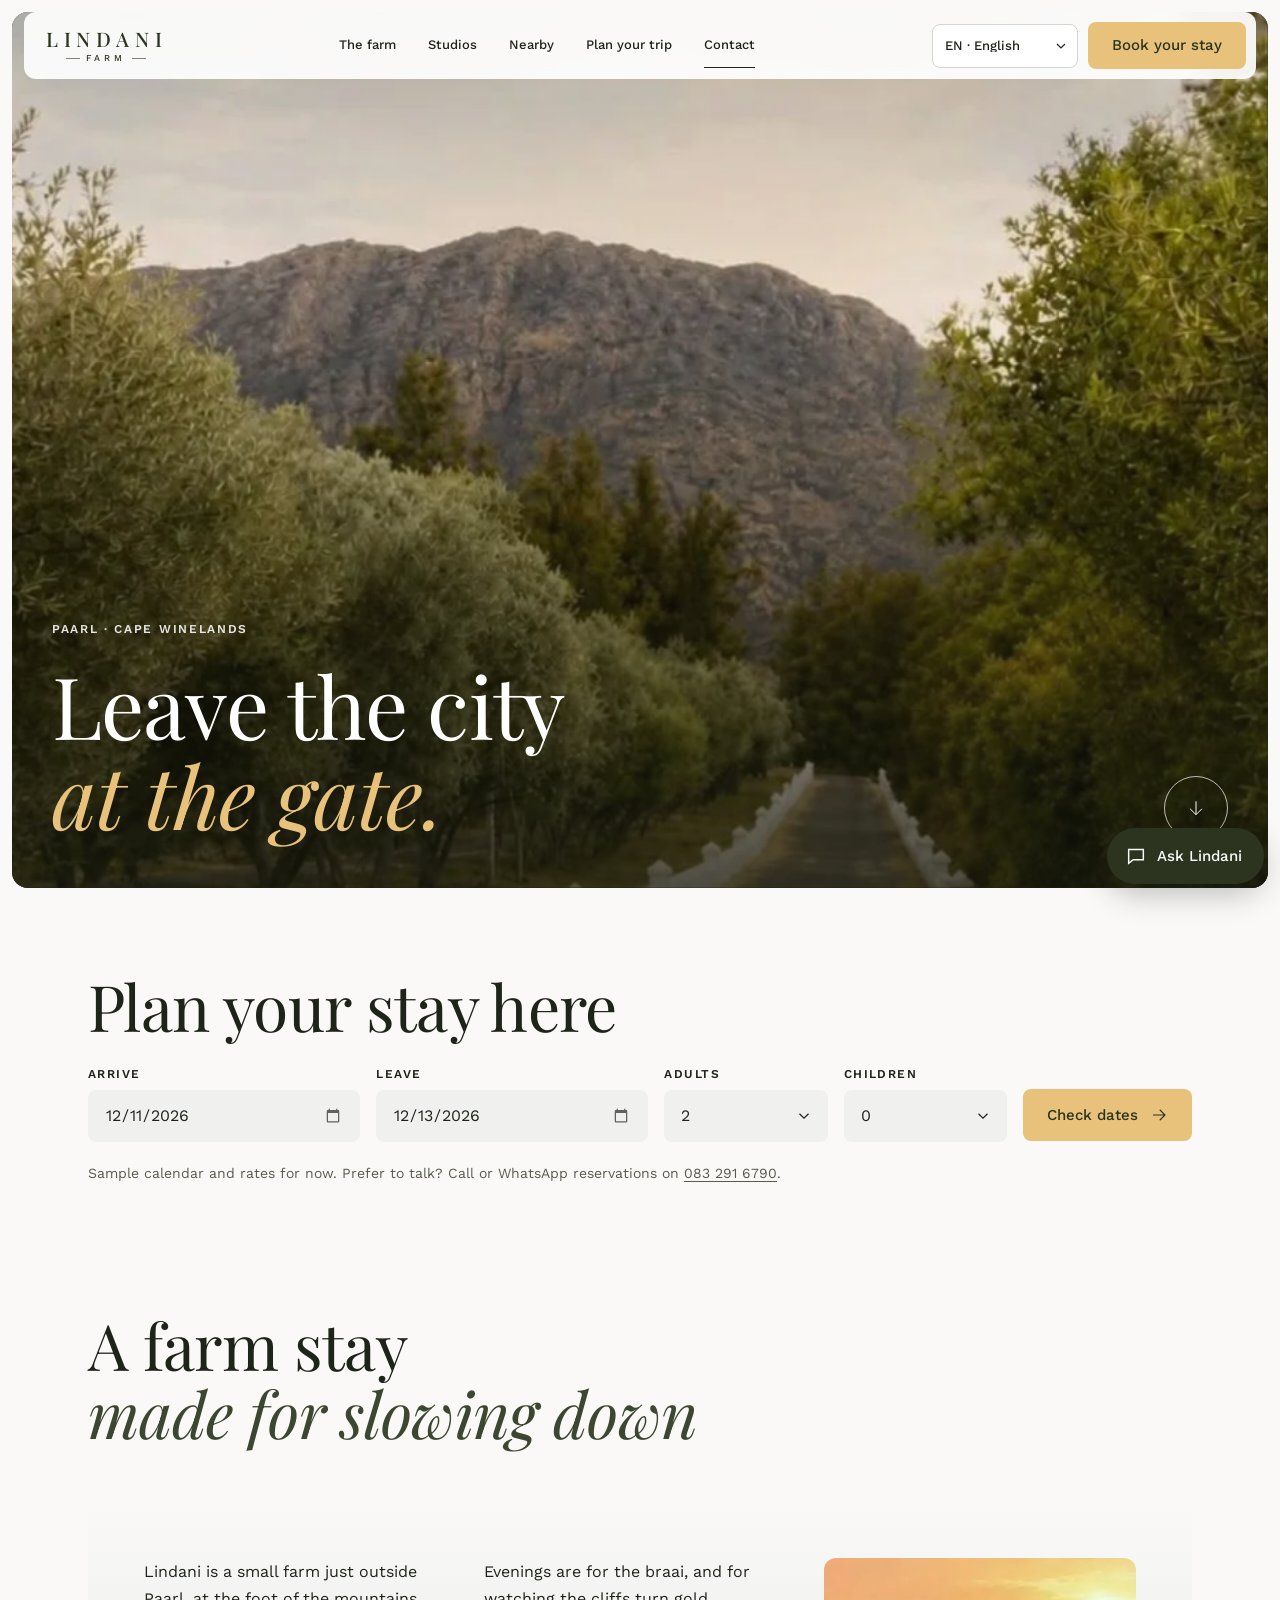
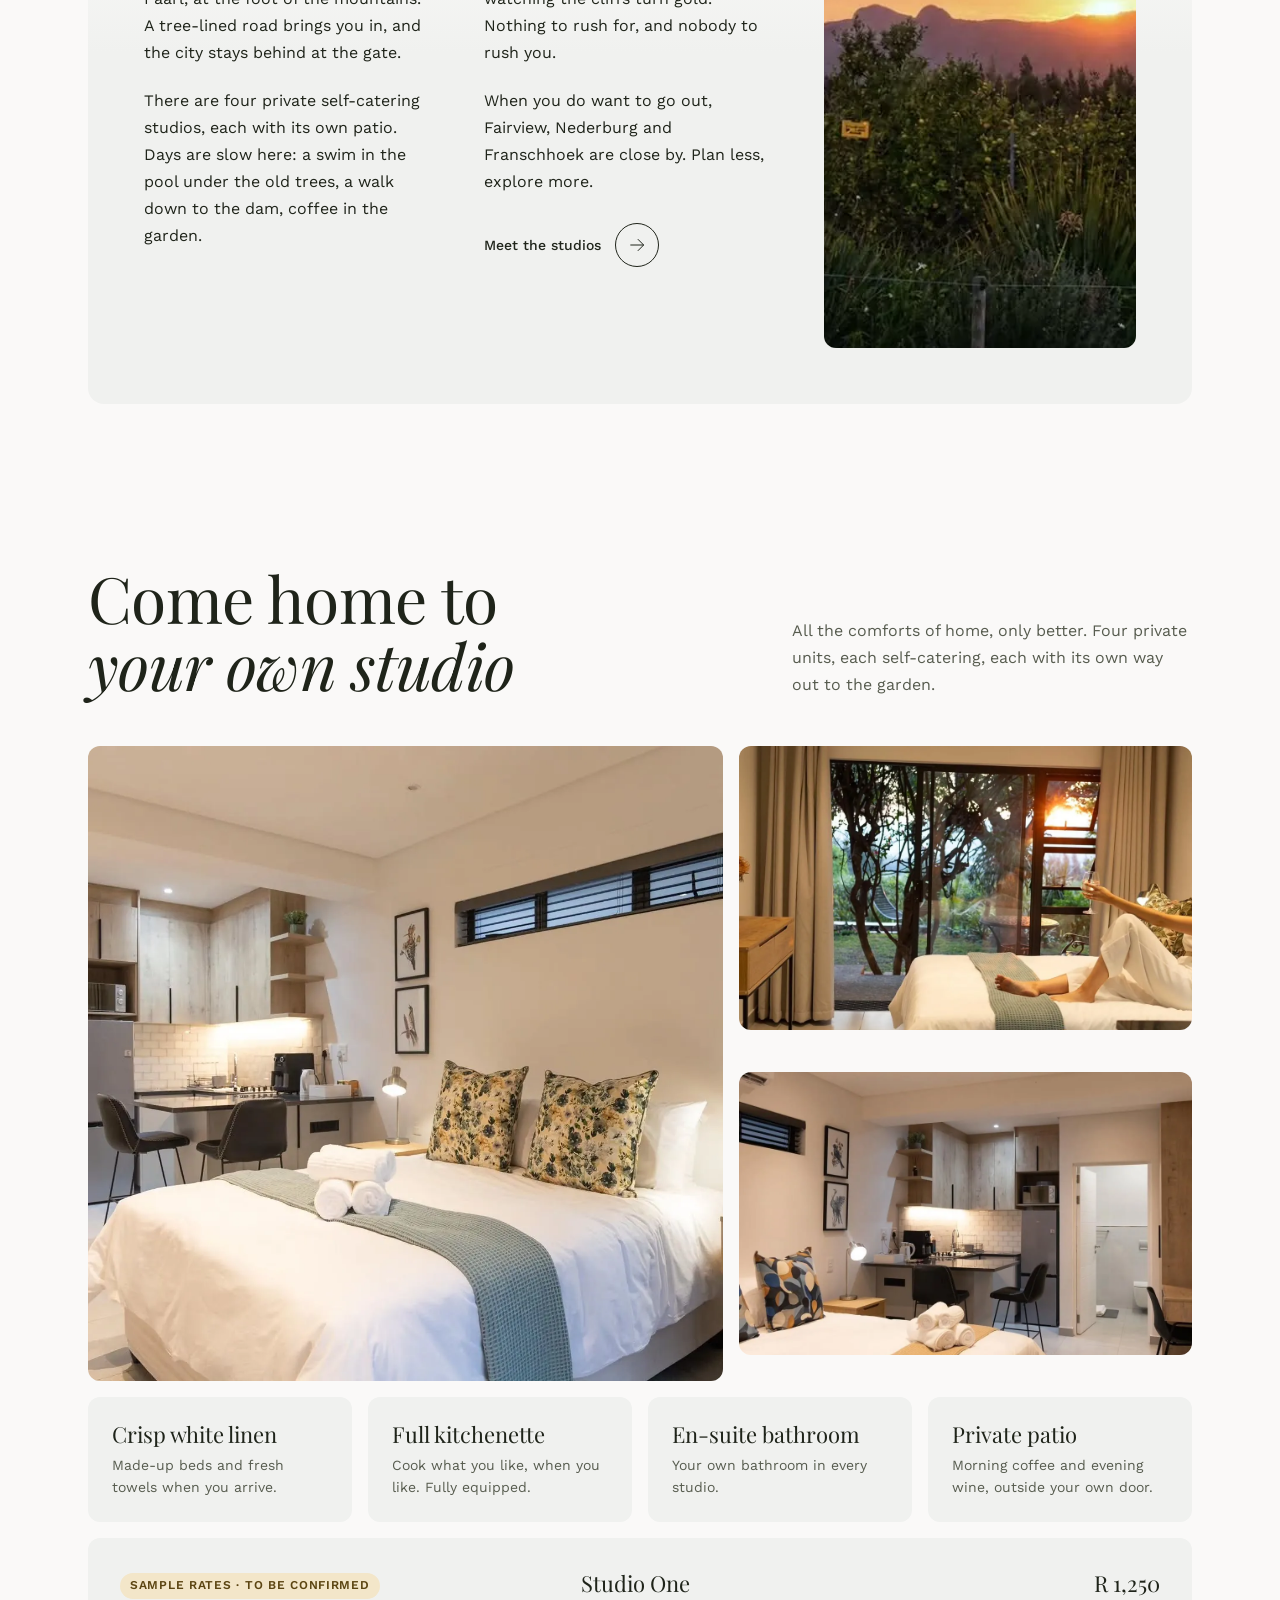
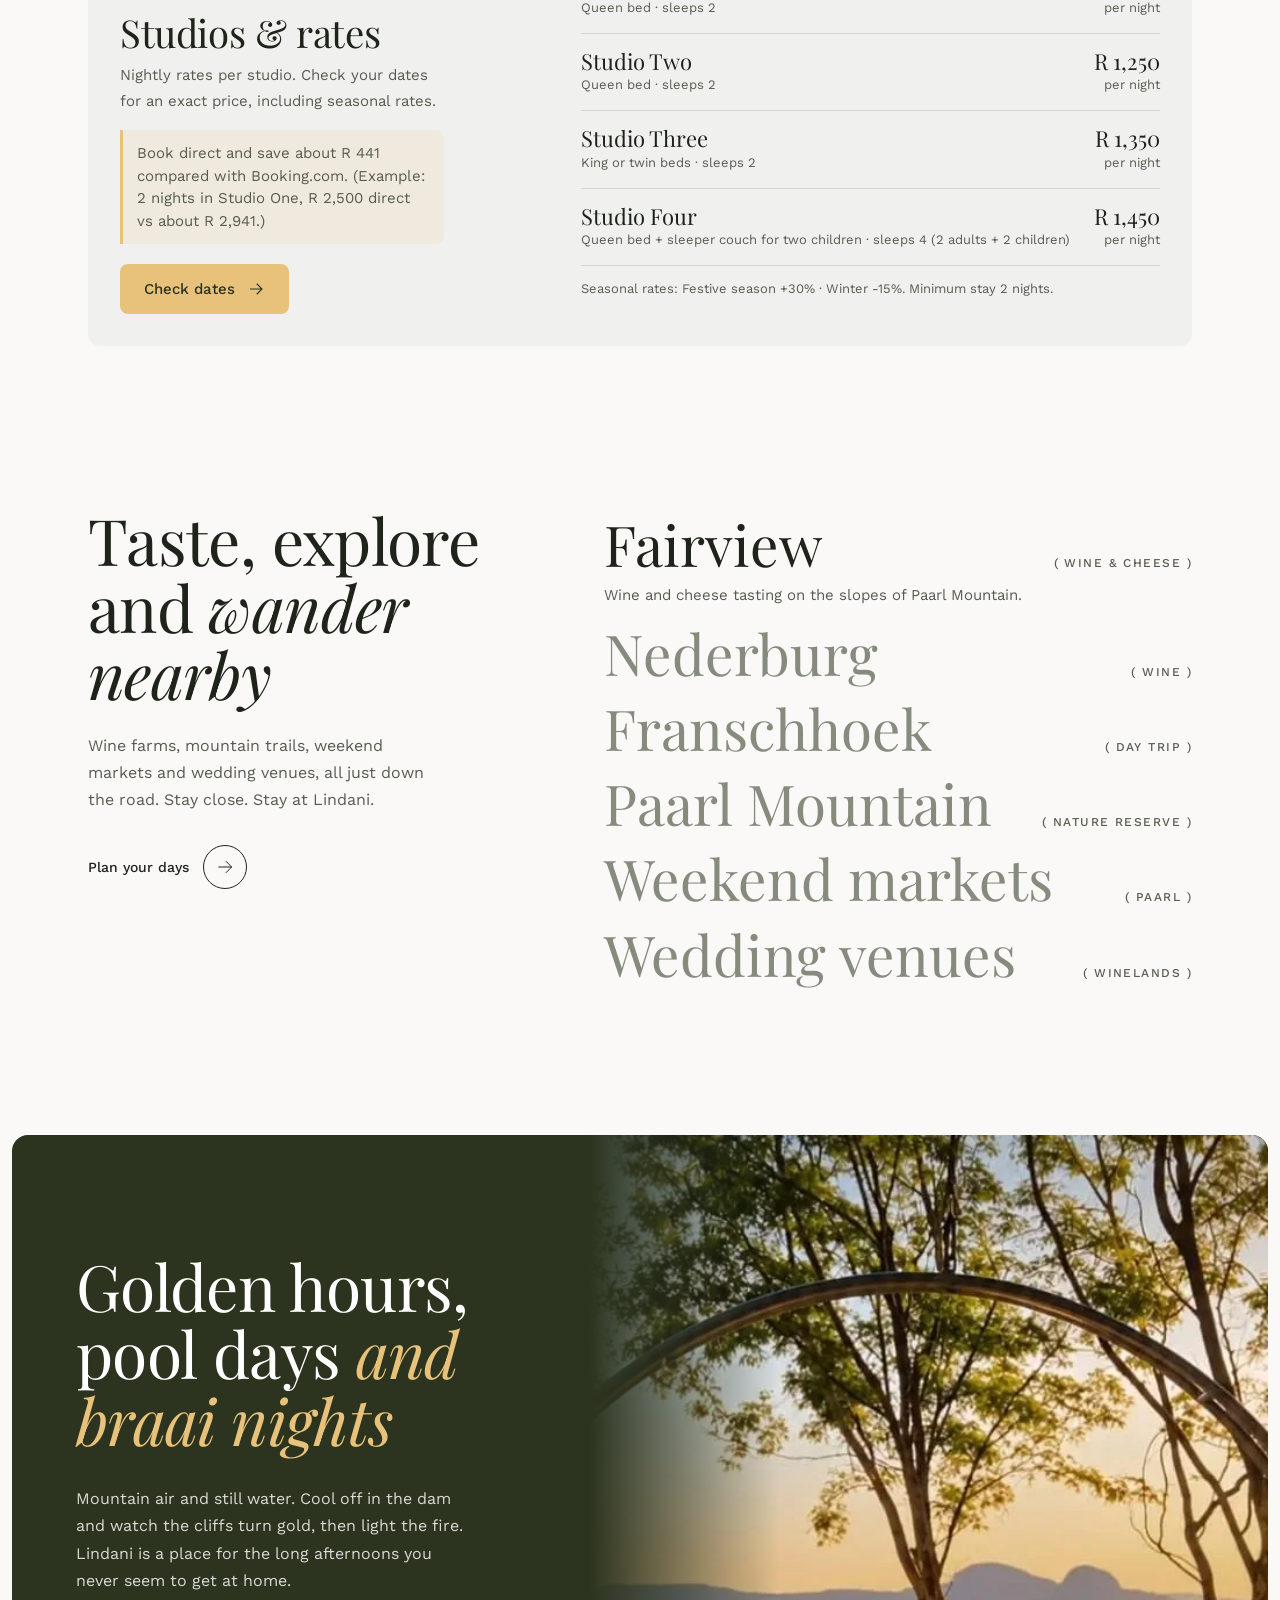
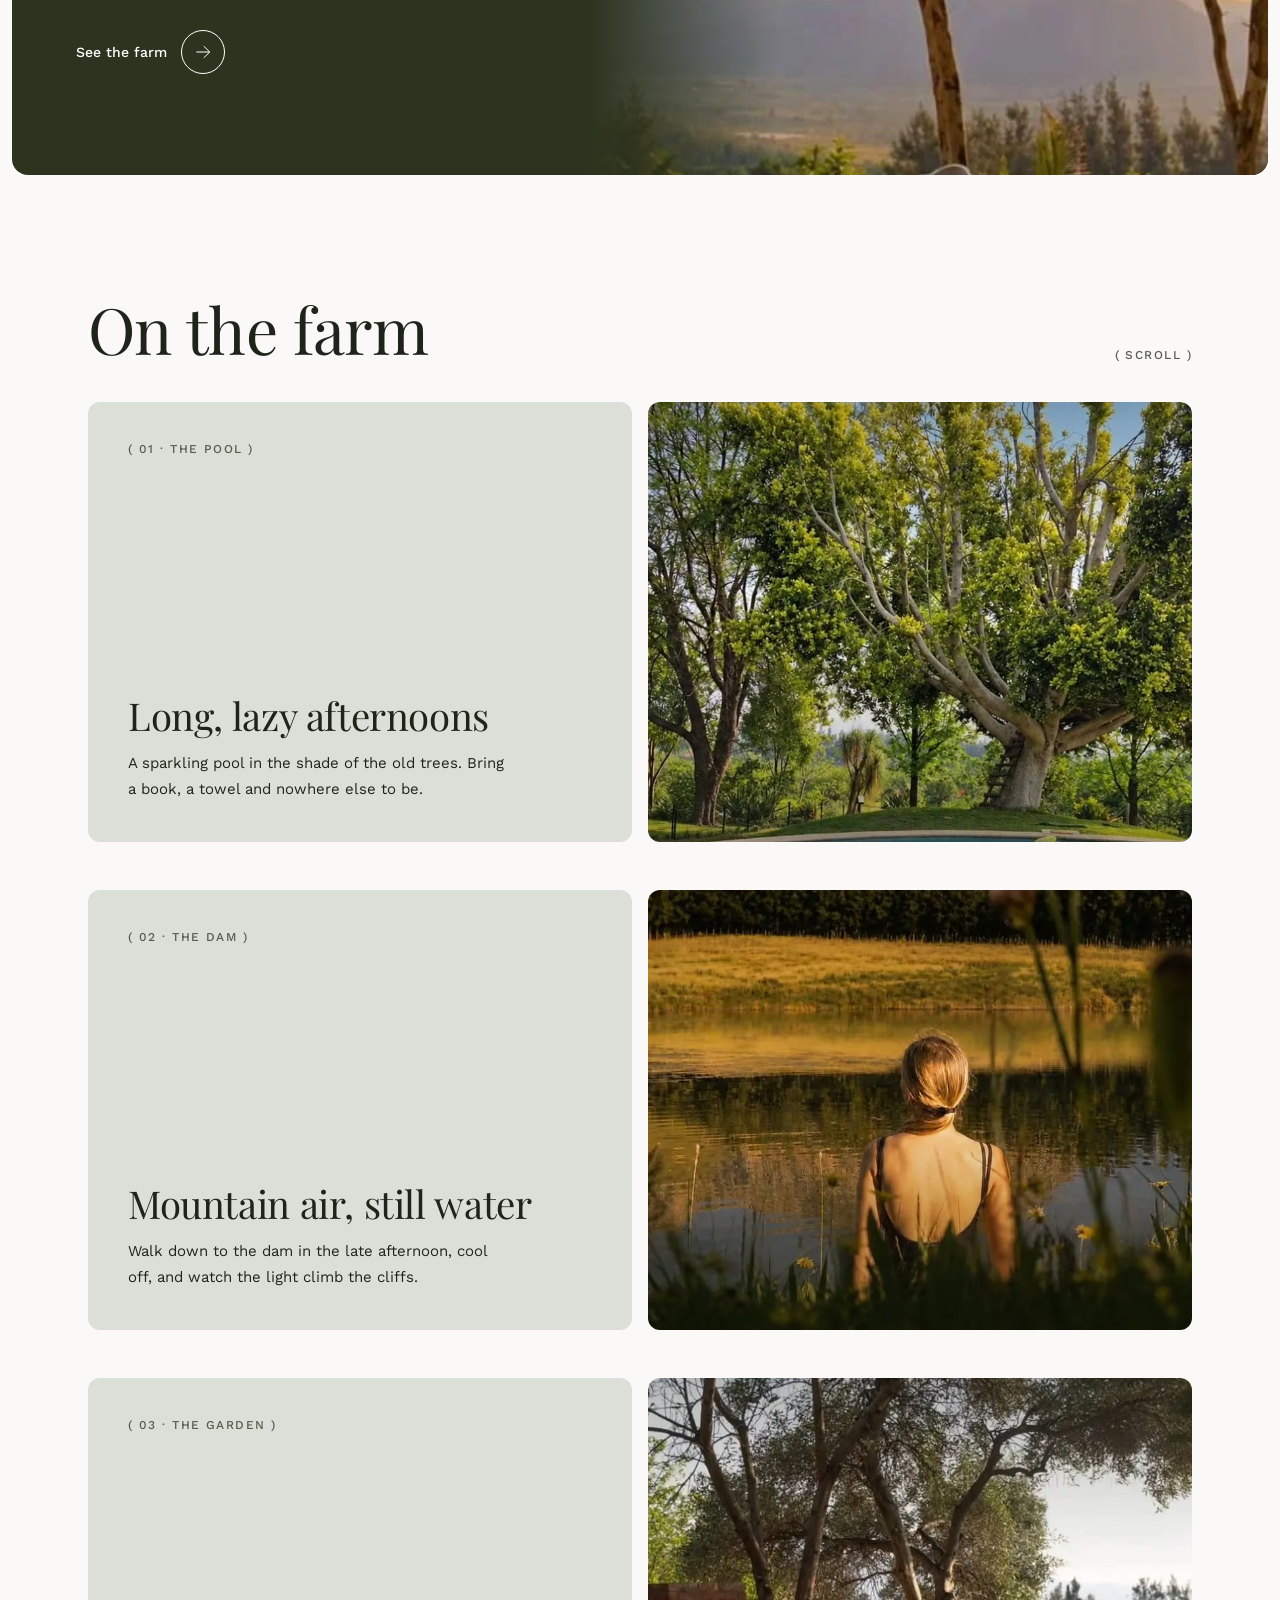
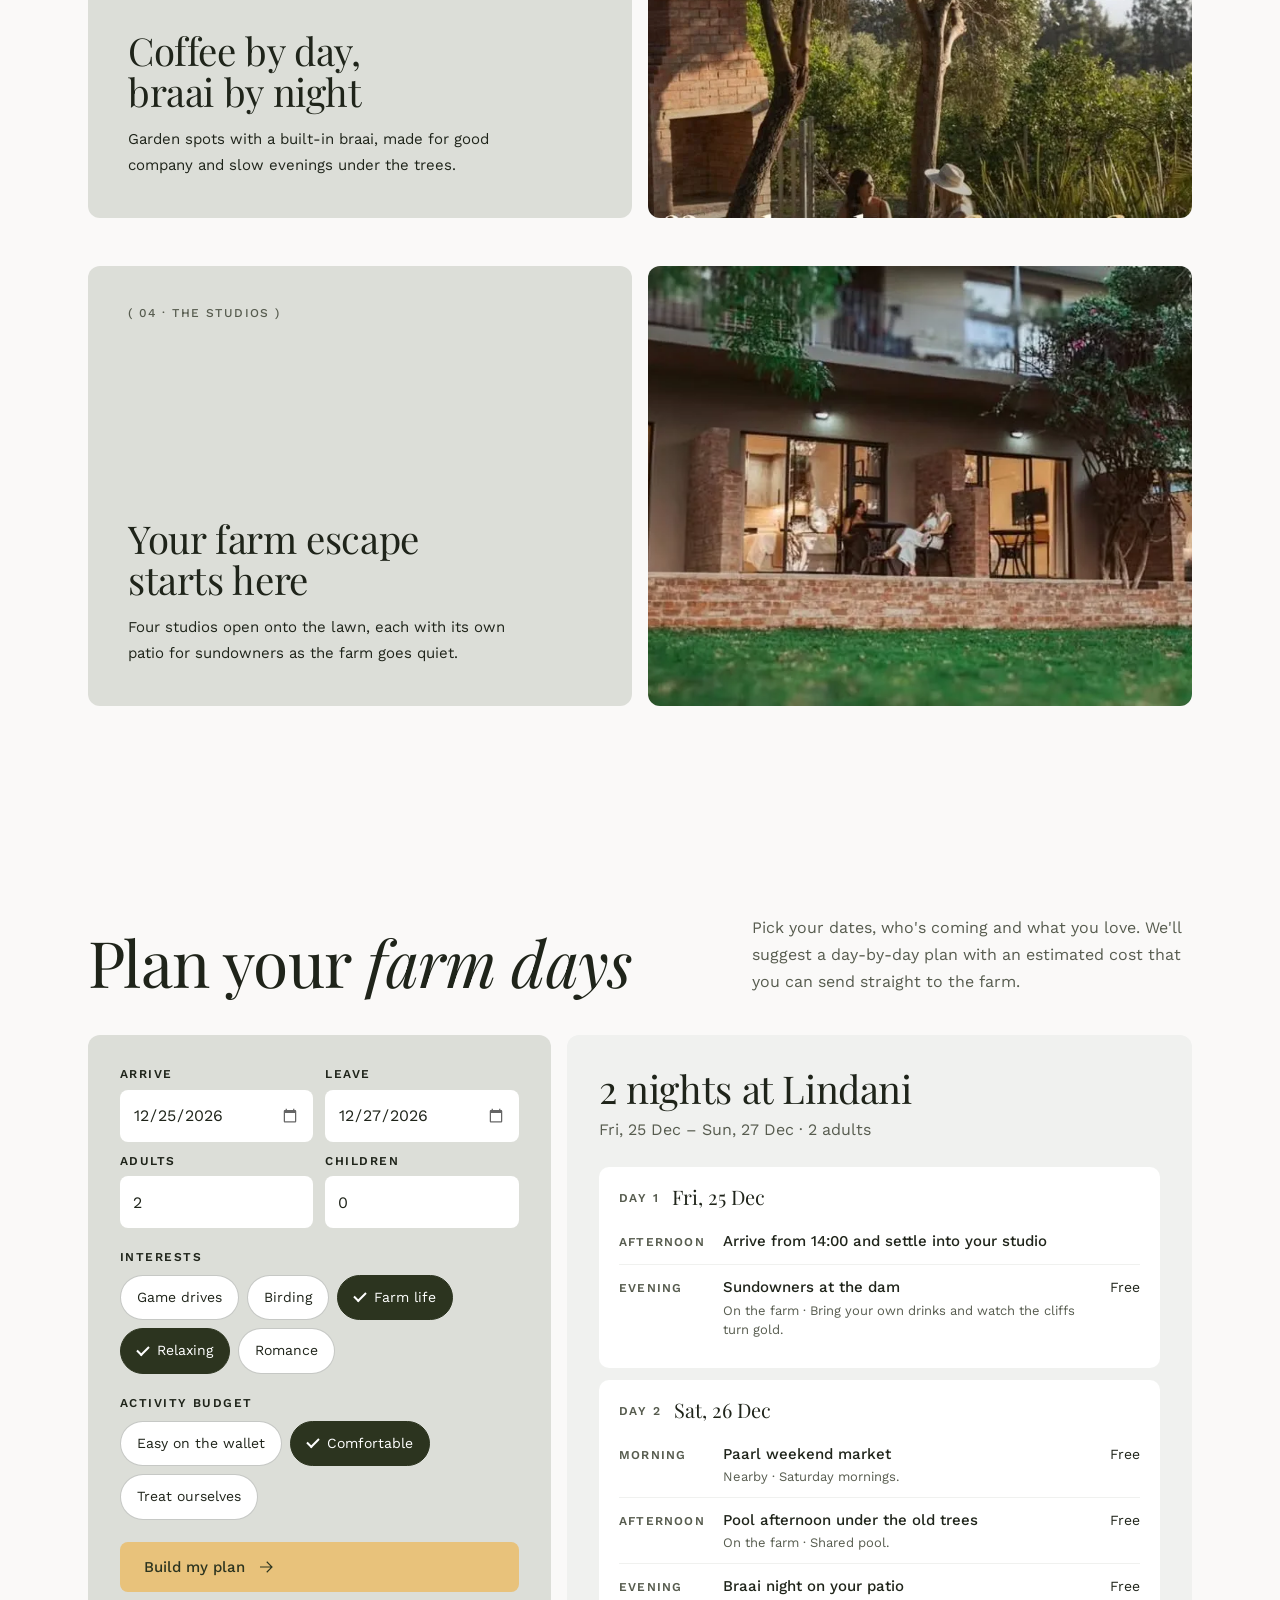
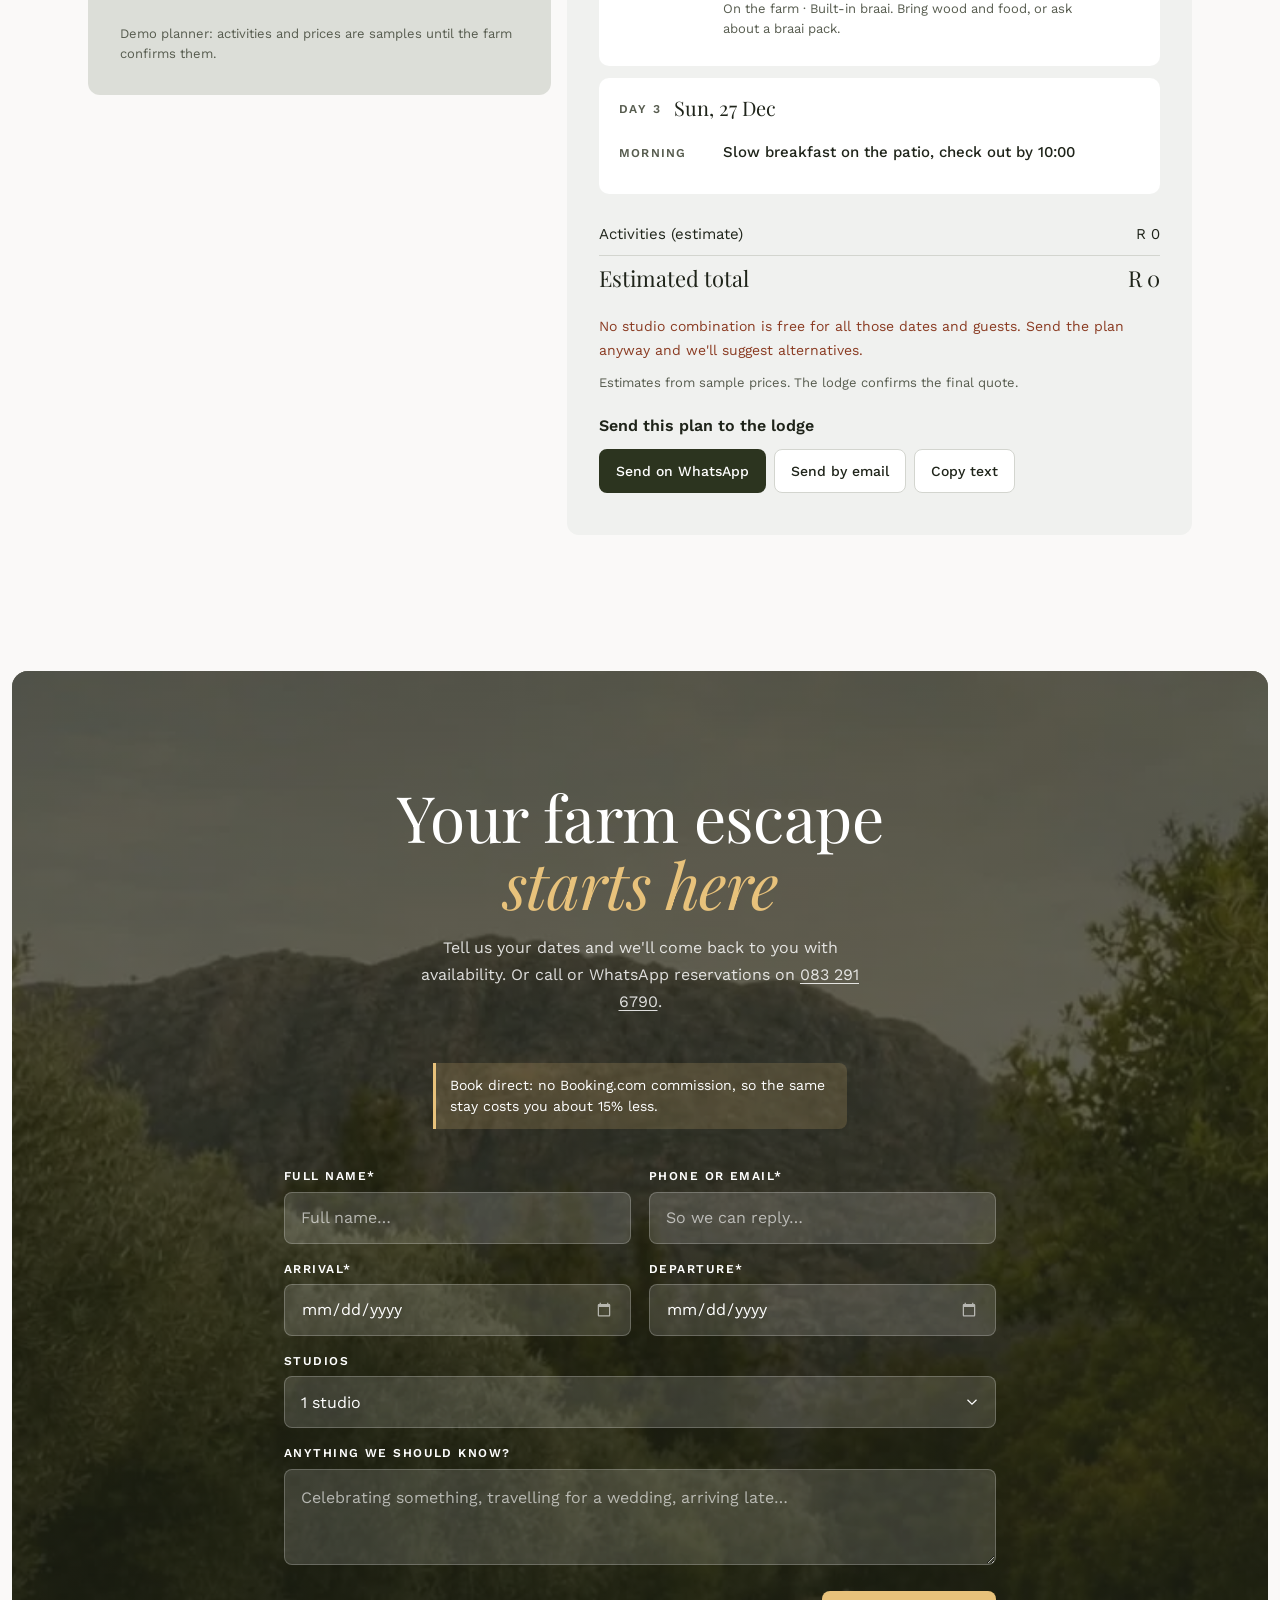
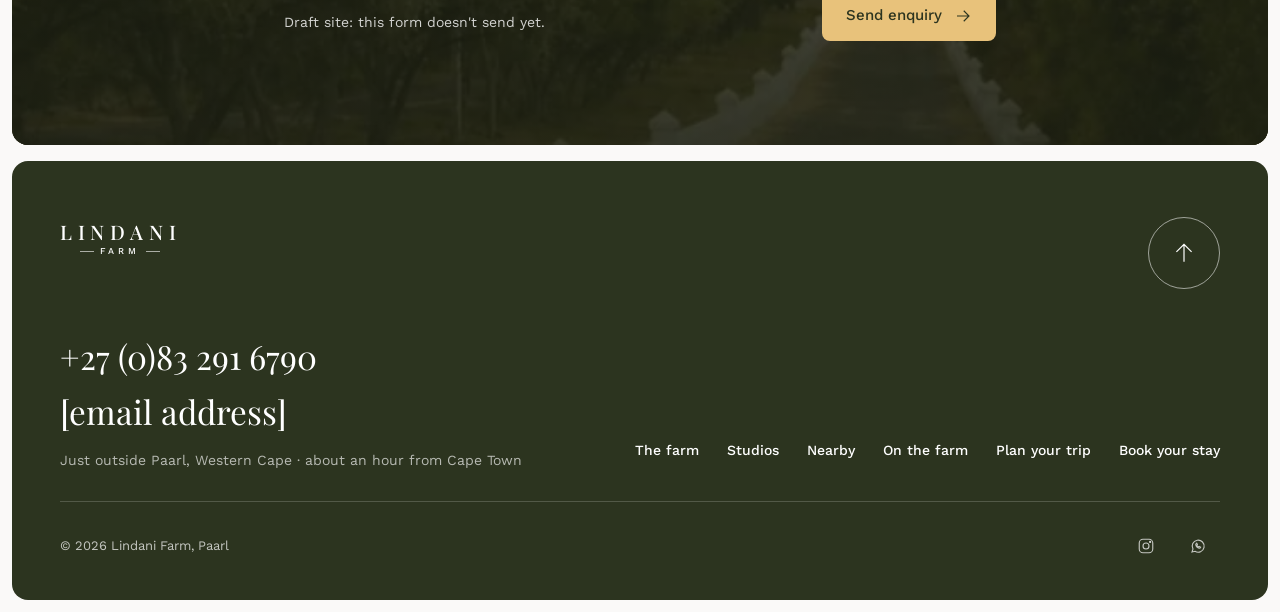
==== commit 9c6588b6: "Lindani Farm: make the quick form a real availability checker Arrive/leave/adults/children with resu" ====
--- a/sites/lindani-farm/index.html
+++ b/sites/lindani-farm/index.html
@@ -96,7 +96,10 @@
 /* Quick enquiry under hero */
 .quick{padding:72px 0 24px}
 .quick h2{margin-bottom:28px}
-.qform{display:grid;grid-template-columns:1.3fr 1fr 1fr auto;gap:16px;align-items:end}
+.qform{display:grid;grid-template-columns:repeat(2,minmax(0,1.25fr)) repeat(2,minmax(0,.75fr)) auto;gap:16px;align-items:start}
+.qform .field{min-width:0}
+.qform .field input,.qform .field select{min-width:0}
+.qform > .btn{margin-top:22px;height:52px;white-space:nowrap}
 .field{display:flex;flex-direction:column;gap:8px}
 .field label{font:600 12px/1.2 var(--sans);letter-spacing:.12em;text-transform:uppercase}
 .field input,.field select,.field textarea{width:100%;height:52px;padding:0 16px;border:1px solid transparent;border-radius:var(--btn-r);background:var(--panel);font-size:16px;cursor:text;scroll-margin-block:120px 40px;appearance:none;-webkit-appearance:none}
@@ -227,8 +230,8 @@
 @media (max-width:1024px){
   :root{--gutter:32px}
   .nav-links{gap:22px}
-  .qform{grid-template-columns:1fr 1fr}
-  .qform .btn{justify-self:start}
+  .qform{grid-template-columns:repeat(2,minmax(0,1fr))}
+  .qform > .btn{grid-column:1/-1;justify-self:start;margin-top:4px}
   .exp-panel{grid-template-columns:1fr 1fr;padding:40px}
   .exp-panel figure{grid-column:1/-1;aspect-ratio:16/9}
   .features{grid-template-columns:1fr 1fr}
@@ -253,8 +256,8 @@
   .hero-inner{padding:0 20px 28px}
   .hero .circle{display:none}
   .quick{padding:48px 0 8px}
-  .qform{grid-template-columns:1fr}
-  .qform .btn{width:100%;justify-content:center}
+  .qform{gap:14px 12px}
+  .qform > .btn{width:100%;justify-content:center}
   .experience{padding:72px 0 24px}
   .experience h2{margin-bottom:32px}
   .exp-panel{grid-template-columns:1fr;gap:20px;padding:24px 20px}
@@ -331,29 +334,17 @@
   <section class="quick" id="quick" aria-labelledby="quick-title">
     <div class="wrap">
       <h2 id="quick-title" class="h-l" data-i18n="quick_title">Plan your stay here</h2>
-      <form class="qform" id="qform" novalidate>
-        <div class="field">
-          <label for="q-name">Full name*</label>
-          <input id="q-name" name="name" placeholder="Full name…" autocomplete="name" required>
-        </div>
-        <div class="field">
-          <label for="q-studios">Studios*</label>
-          <select id="q-studios" name="studios" required>
-            <option value="1">1 studio</option>
-            <option value="2">2 studios</option>
-            <option value="3">3 studios</option>
-            <option value="4">All 4 studios</option>
-          </select>
-        </div>
-        <div class="field">
-          <label for="q-date">Arrival date*</label>
-          <input id="q-date" name="arrival" type="date" required>
-        </div>
+      <form class="qform" id="qform" novalidate aria-describedby="qnote">
+        <div class="field"><label for="q-from">Arrive</label><input id="q-from" name="from" type="date" required></div>
+        <div class="field"><label for="q-to">Leave</label><input id="q-to" name="to" type="date" required></div>
+        <div class="field"><label for="q-adults">Adults</label><select id="q-adults" name="adults"><option>1</option><option selected>2</option><option>3</option><option>4</option><option>5</option><option>6</option><option>7</option><option>8</option></select></div>
+        <div class="field"><label for="q-kids">Children</label><select id="q-kids" name="kids"><option selected>0</option><option>1</option><option>2</option><option>3</option><option>4</option></select></div>
         <button class="btn btn-book" type="submit"><span data-i18n="check_dates">Check dates</span>
           <svg width="18" height="18" viewBox="0 0 24 24" fill="none" stroke="currentColor" stroke-width="1.5" aria-hidden="true"><path d="M4 12h16M13 5l7 7-7 7"/></svg>
         </button>
       </form>
-      <p class="form-note" id="qnote" role="status">Prefer to talk? Call or WhatsApp reservations on <a href="tel:+27832916790">083 291 6790</a>.</p>
+      <p class="form-note" id="qnote" role="status">Sample calendar and rates for now. Prefer to talk? Call or WhatsApp reservations on <a href="tel:+27832916790">083 291 6790</a>.</p>
+      <div class="avail-out" id="avail-out" aria-live="polite"></div>
     </div>
   </section>
 
@@ -570,7 +561,7 @@
 
   // Dates: no past arrivals; departure at least one night after arrival
   var today=new Date(Date.now()-new Date().getTimezoneOffset()*60000).toISOString().slice(0,10);
-  ['q-date','e-in','e-out'].forEach(function(id){document.getElementById(id).min=today;});
+  ['e-in','e-out'].forEach(function(id){document.getElementById(id).min=today;});
   var eIn=document.getElementById('e-in'),eOut=document.getElementById('e-out');
   function nextDay(v){var d=new Date(v+'T12:00:00');d.setDate(d.getDate()+1);return d.toISOString().slice(0,10);}
   eIn.addEventListener('change',function(){if(eIn.value){eOut.min=nextDay(eIn.value);if(eOut.value&&eOut.value<=eIn.value)eOut.value='';}});
@@ -598,24 +589,11 @@
     return {first:first,n:n};
   }
   // Validate on blur once a field has been touched, clear as soon as it's fixed
-  document.querySelectorAll('#qform [required],#eform [required]').forEach(function(el){
+  document.querySelectorAll('#eform [required]').forEach(function(el){
     el.addEventListener('blur',function(){if(el.value.trim()||el.hasAttribute('aria-invalid'))setErr(el,fieldMsg(el));});
     el.addEventListener('input',function(){if(el.hasAttribute('aria-invalid')&&!fieldMsg(el))setErr(el,'');});
   });
 
-  var qnote=document.getElementById('qnote');
-  document.getElementById('qform').addEventListener('submit',function(e){
-    e.preventDefault();
-    var r=check(this);
-    if(r.first){qnote.dataset.state='err';qnote.textContent=r.n===1?'One field needs attention.':r.n+' fields need attention.';r.first.focus();return;}
-    // Carry the quick details into the full form so nothing is typed twice
-    document.getElementById('e-name').value=this.elements['name'].value;
-    eIn.value=this.elements['arrival'].value;eOut.min=nextDay(eIn.value);
-    document.getElementById('e-studios').selectedIndex=document.getElementById('q-studios').selectedIndex;
-    qnote.dataset.state='ok';qnote.textContent='Thanks. Your details are copied into the enquiry form below.';
-    document.getElementById('enquire').scrollIntoView({behavior:matchMedia('(prefers-reduced-motion: reduce)').matches?'auto':'smooth'});
-    setTimeout(function(){document.getElementById('e-contact').focus({preventScroll:true});},700);
-  });
   var enote=document.getElementById('enote');
   var sendBtn=document.querySelector('#eform button[type="submit"]');
   document.getElementById('eform').addEventListener('submit',function(e){
--- a/sites/lindani-farm/features.css
+++ b/sites/lindani-farm/features.css
@@ -168,3 +168,19 @@
   .fx-typing i{animation:none;opacity:.6}
   .fx-log{scroll-behavior:auto}
 }
+
+/* ---------- availability results (under "Plan your stay here") ---------- */
+.avail-out:empty{display:none}
+.avail-out{margin-top:28px;padding:28px;border-radius:12px;background:var(--panel)}
+.avail-title{font:400 clamp(26px,2.6vw,34px)/1.15 var(--serif)}
+.avail-meta{margin-top:6px;color:var(--muted);font-size:15px}
+.avail-list{list-style:none;margin:20px 0 0;padding:0;display:grid;grid-template-columns:repeat(auto-fill,minmax(240px,1fr));gap:12px}
+.avail-card{display:flex;flex-direction:column;gap:14px;padding:20px;border-radius:10px;background:#fff}
+.avail-name{display:block;font:400 22px/1.2 var(--serif)}
+.avail-sub{display:block;font-size:14px;color:var(--muted);margin-top:2px}
+.avail-price{margin-top:auto}
+.avail-price b{display:block;font:400 26px/1.2 var(--serif);font-variant-numeric:tabular-nums}
+.avail-price span{display:block;font-size:13px;color:var(--muted)}
+.avail-btn{justify-content:center;padding:13px 16px;font-size:14px}
+.avail-link{text-decoration:underline;text-underline-offset:3px;display:inline-block;padding:10px 0}
+@media (max-width:760px){.avail-out{padding:20px 16px}.avail-list{grid-template-columns:1fr}}
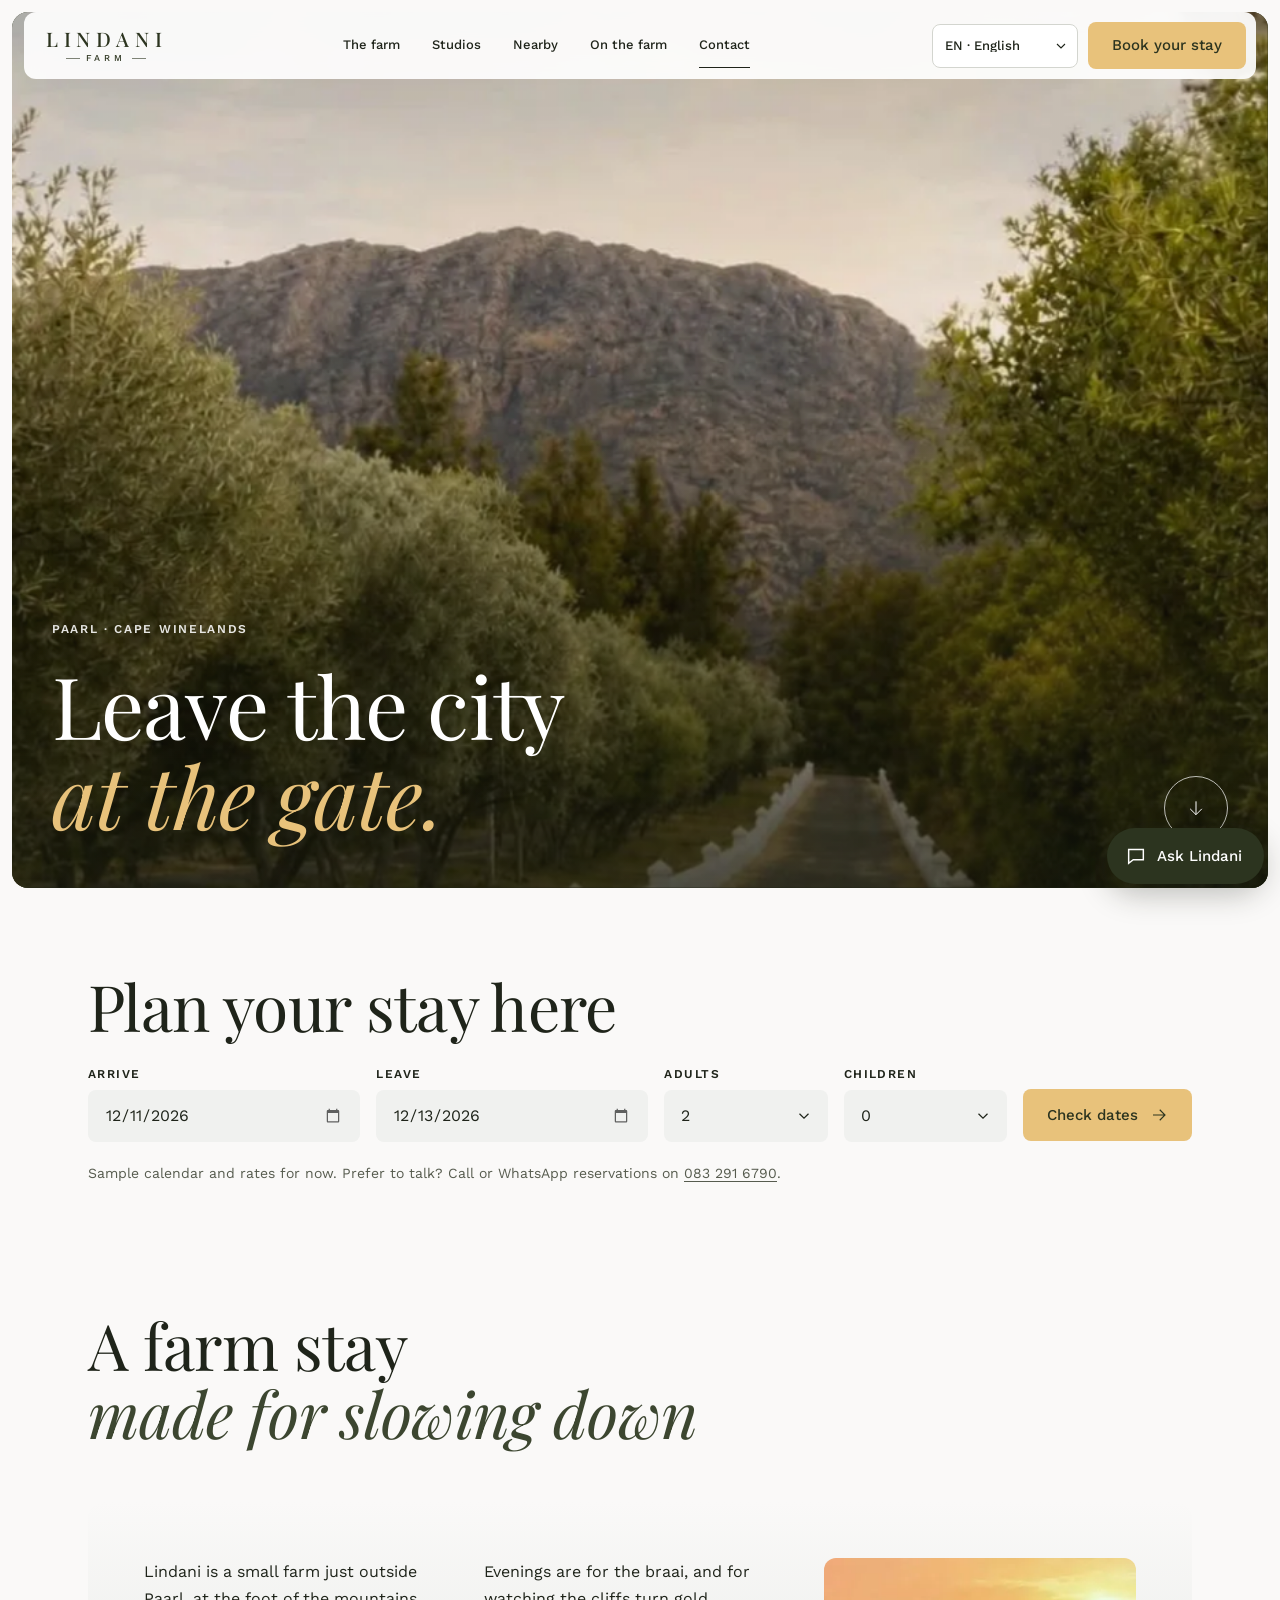
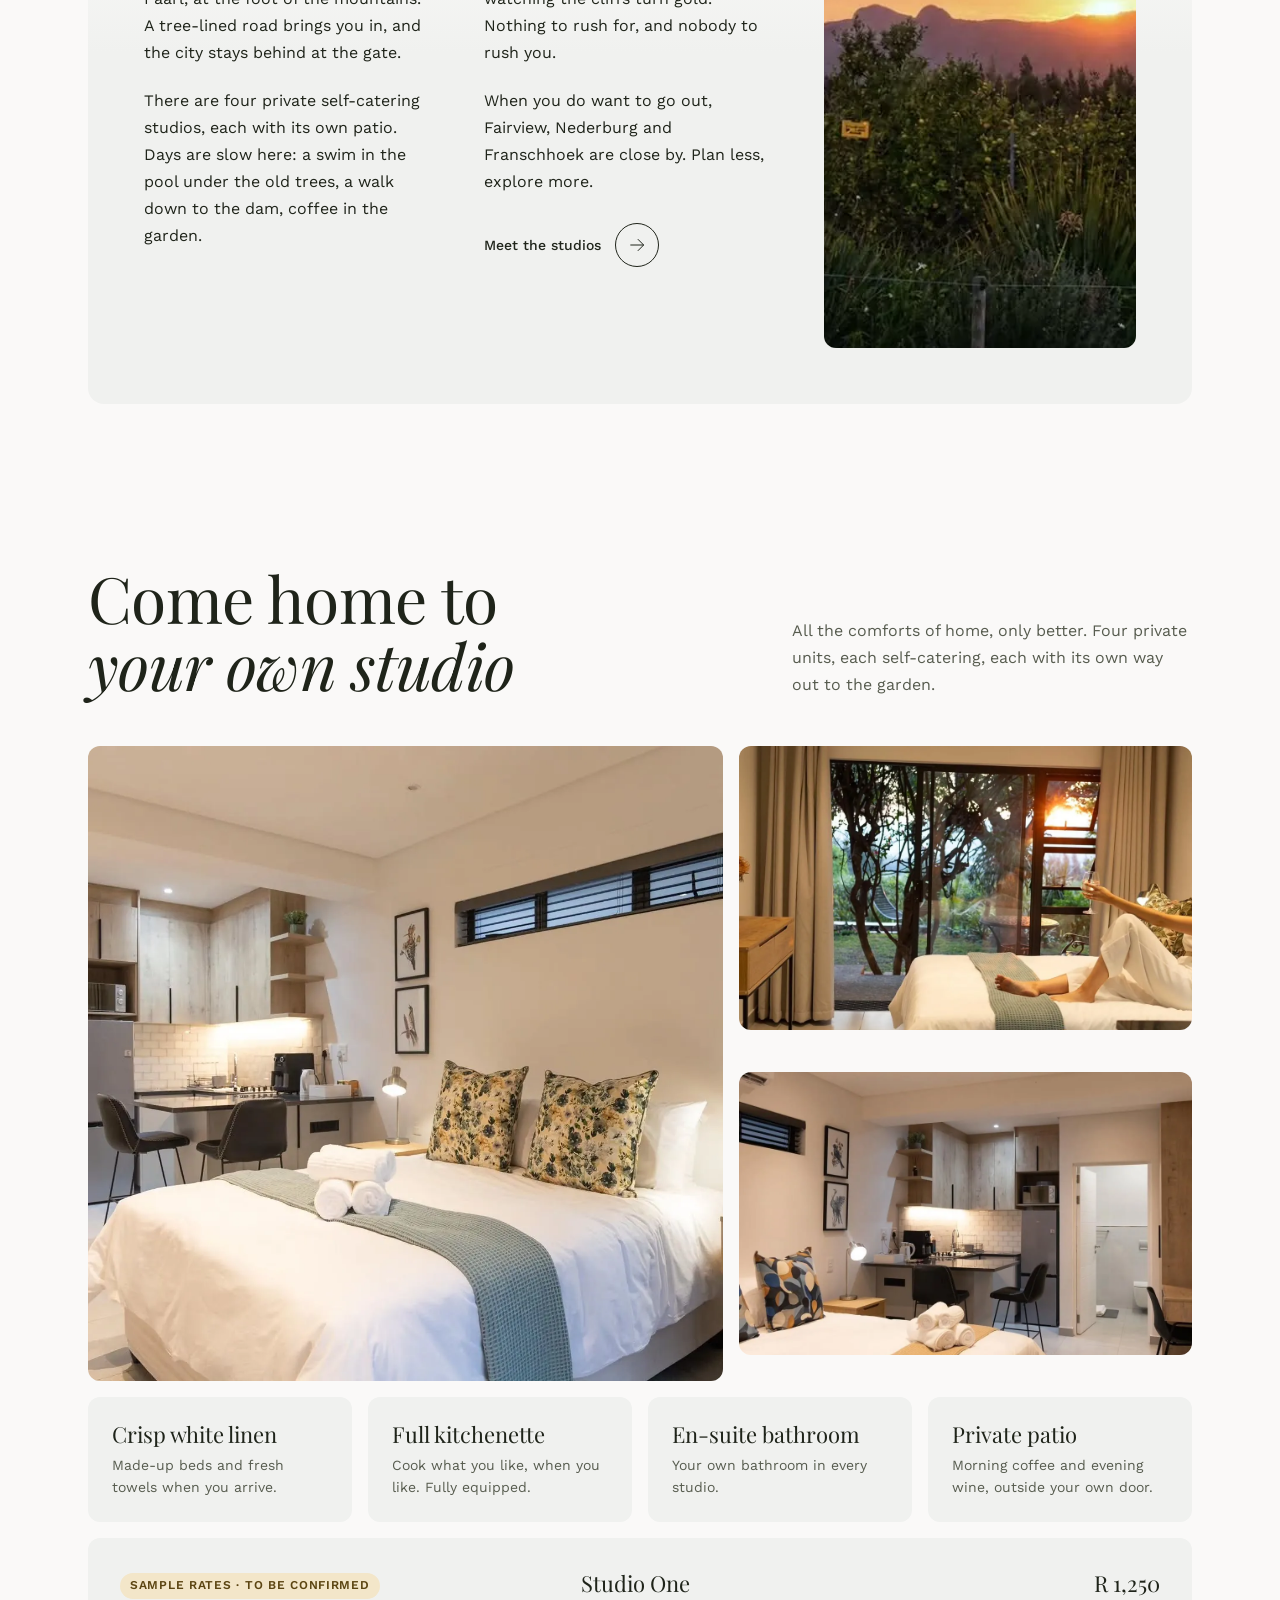
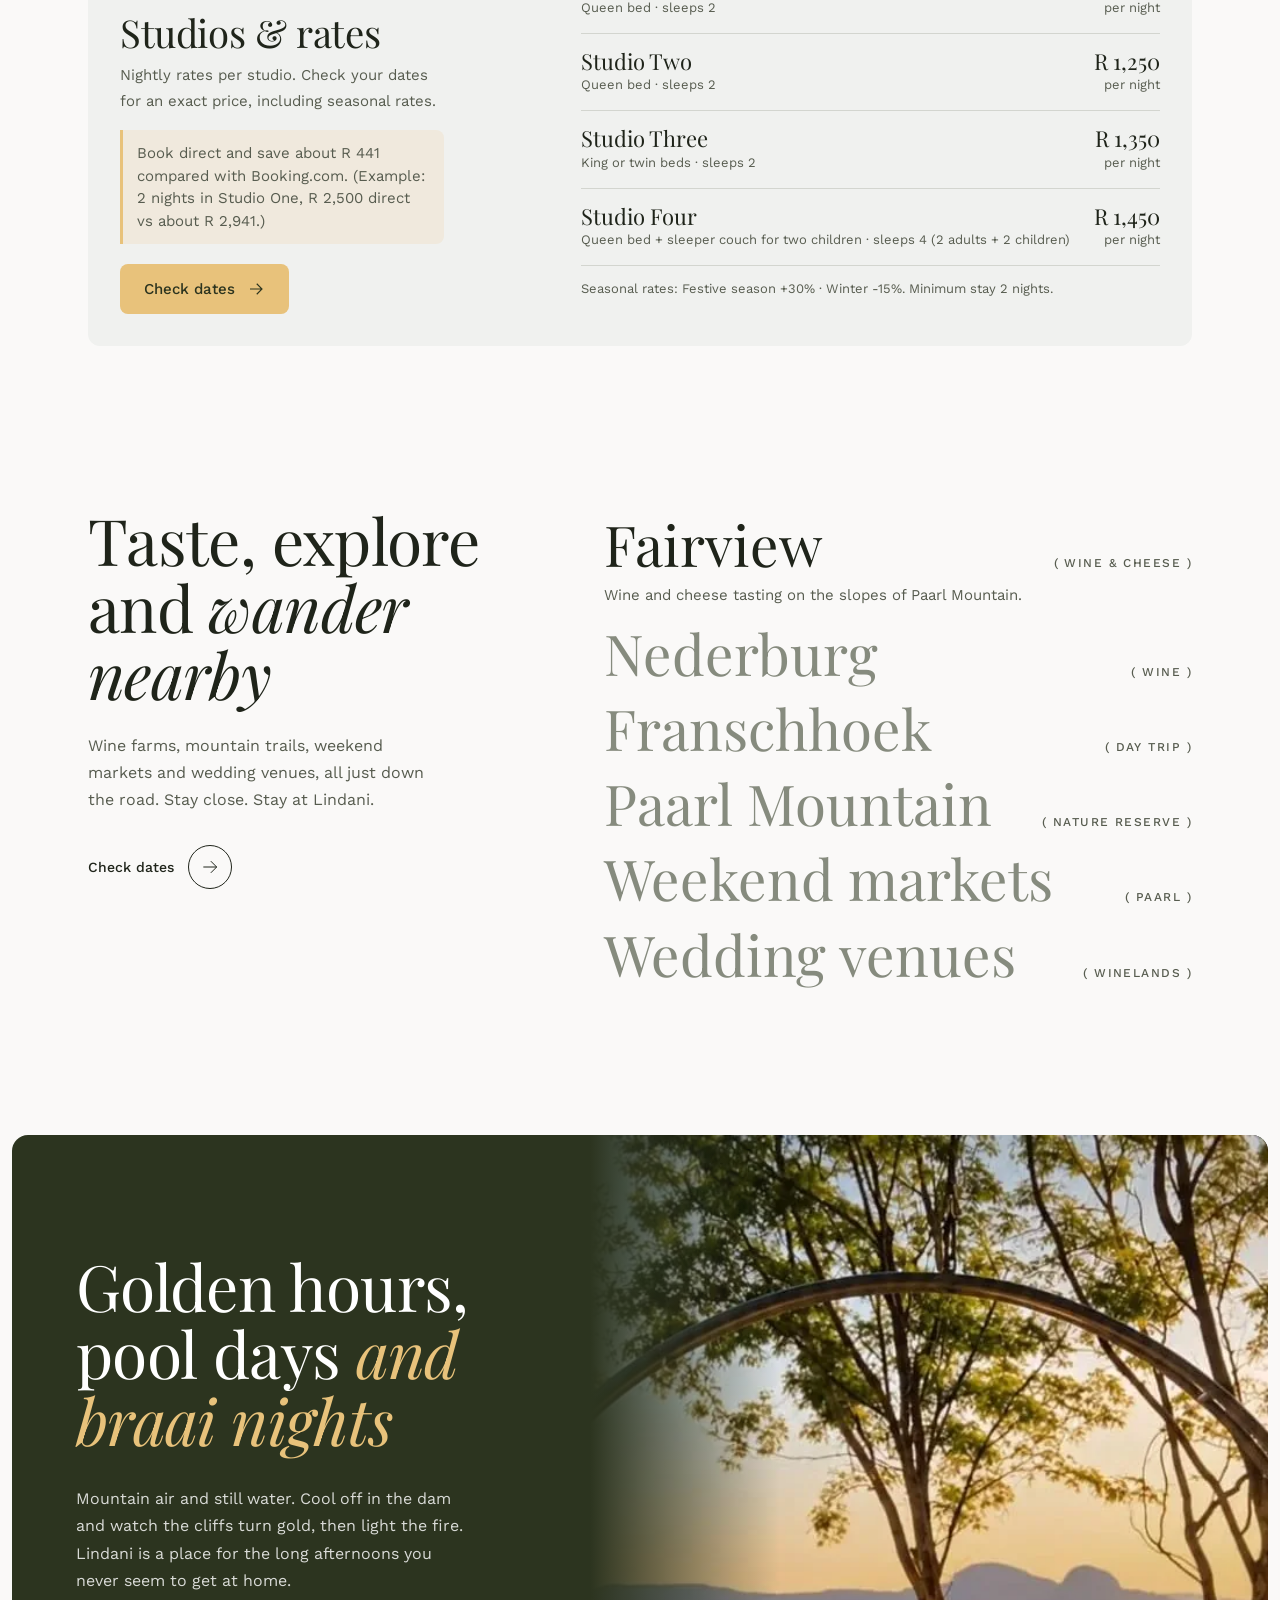
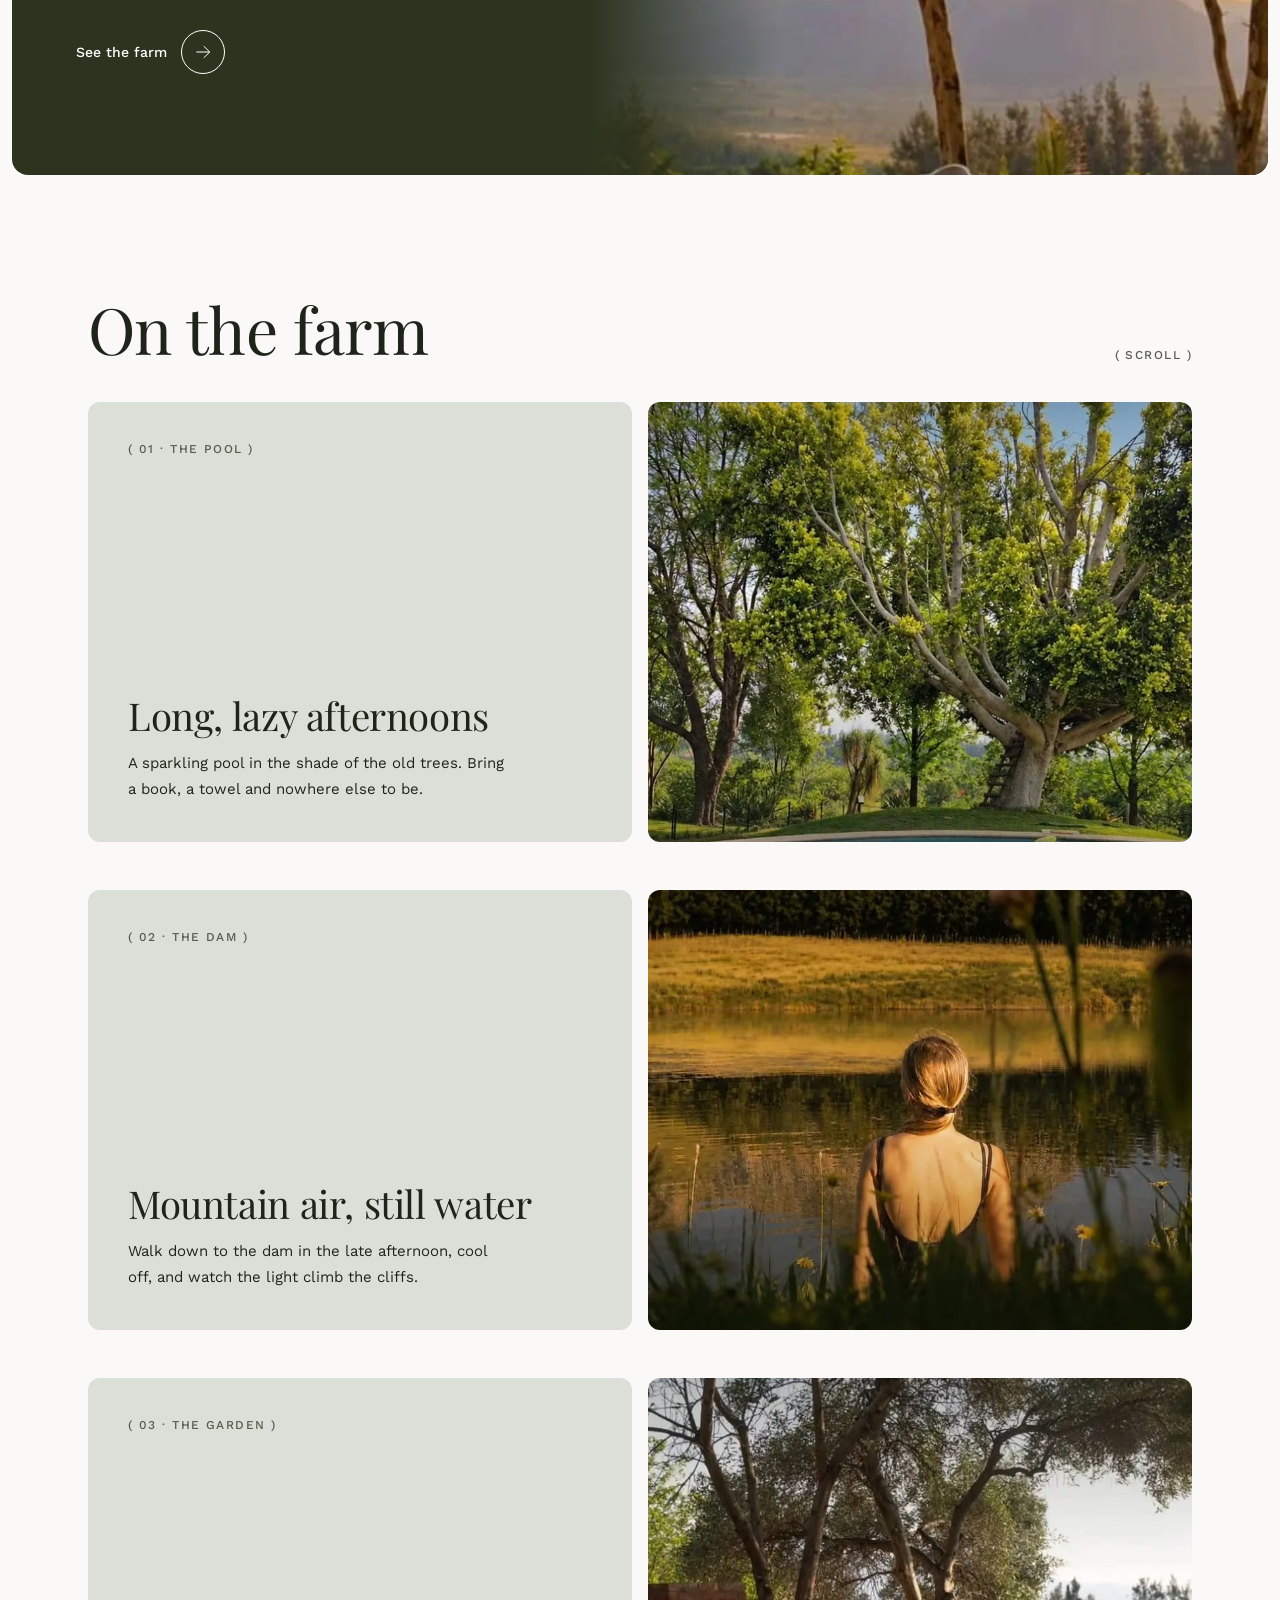
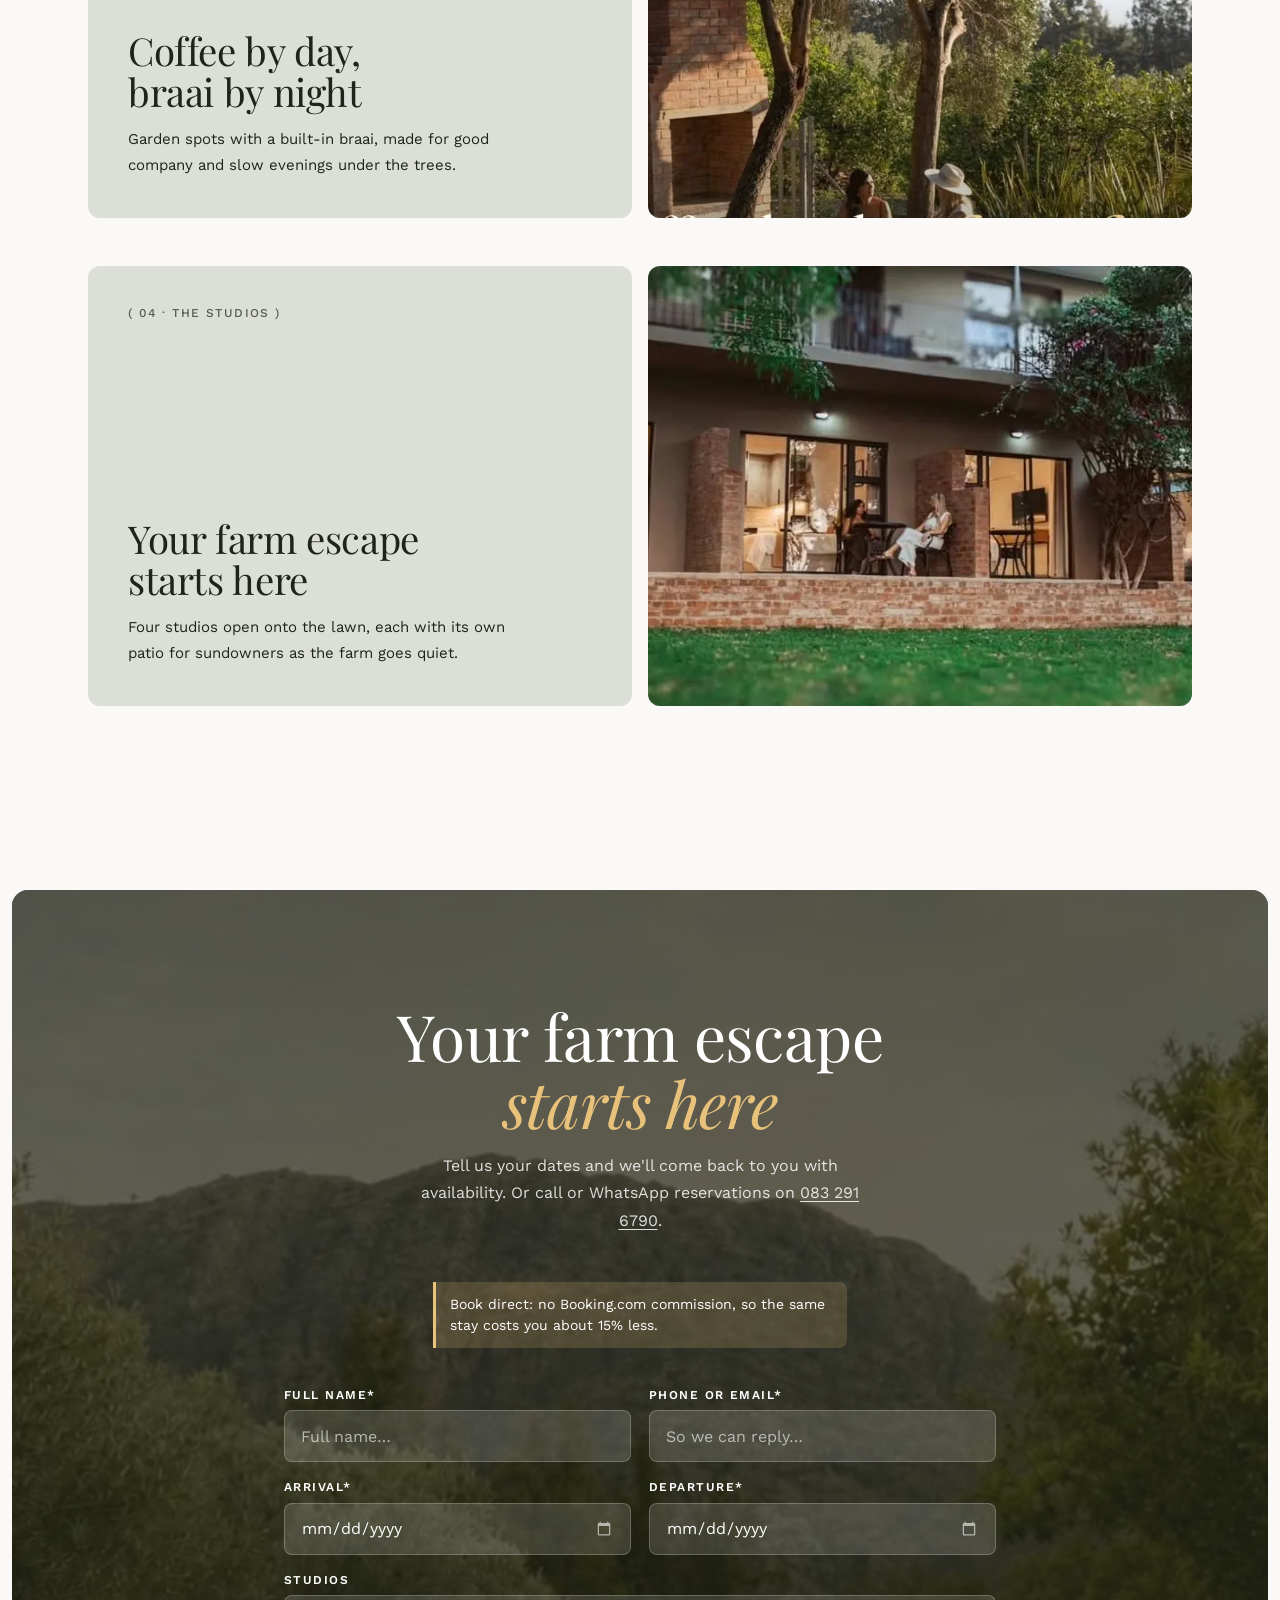
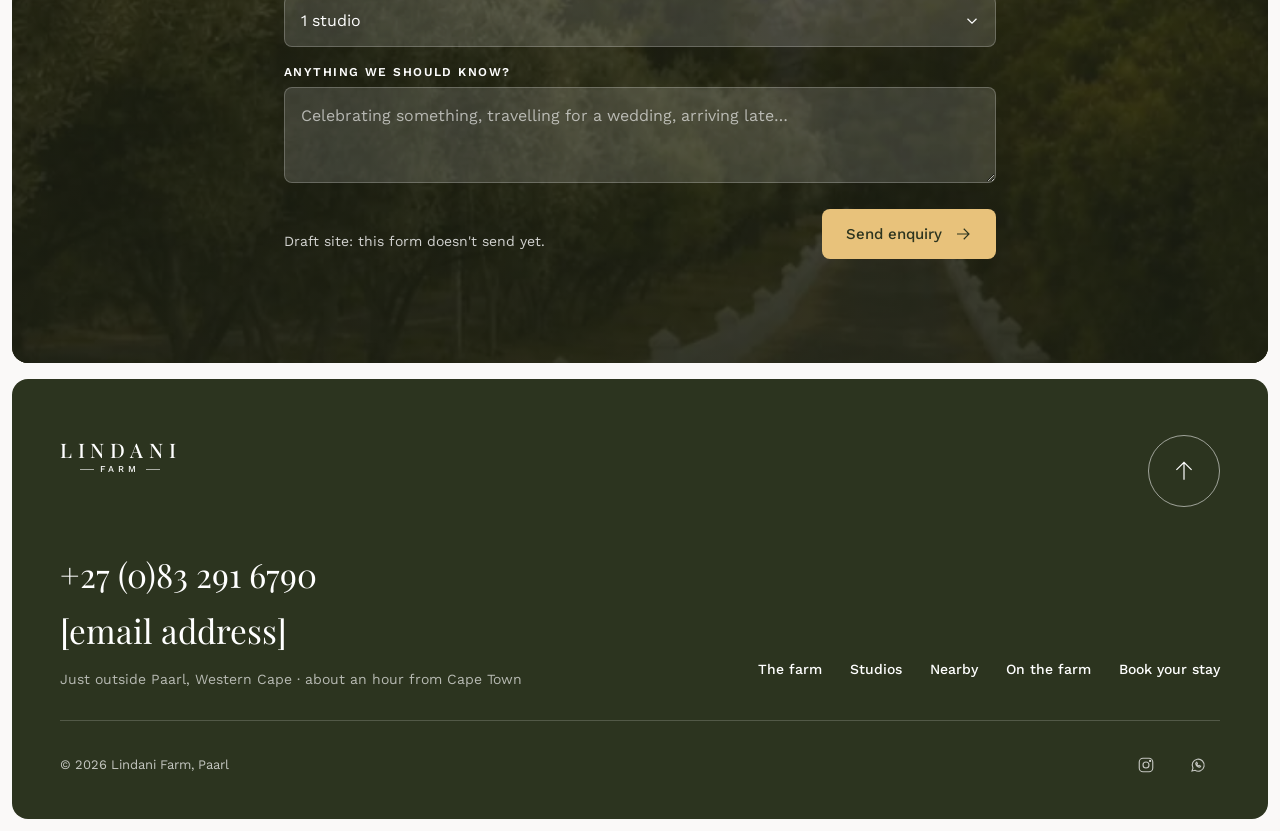
==== commit a96f5076: "Lindani Farm: remove the trip planner section Removes the section, its nav and footer links, code, s" ====
--- a/sites/lindani-farm/index.html
+++ b/sites/lindani-farm/index.html
@@ -302,7 +302,7 @@
       <li><a href="#experience" data-i18n="nav_farm">The farm</a></li>
       <li><a href="#studios" data-i18n="nav_studios">Studios</a></li>
       <li><a href="#nearby" data-i18n="nav_nearby">Nearby</a></li>
-      <li><a href="#planner" data-i18n="nav_planner">Plan your trip</a></li>
+      <li><a href="#on-the-farm" data-i18n="nav_onfarm">On the farm</a></li>
       <li><a href="#contact" data-i18n="nav_contact">Contact</a></li>
       <li class="lang-mob"><span class="lang"><label class="sr" for="lang-mob" data-i18n="language">Language</label><select id="lang-mob" data-lang></select></span></li>
     </ul>
@@ -403,7 +403,7 @@
       <div class="nearby-intro">
         <h2 id="nearby-title" class="h-l" data-i18n-html="nearby_title">Taste, explore <br>and <em>wander nearby</em></h2>
         <p>Wine farms, mountain trails, weekend markets and wedding venues, all just down the road. Stay close. Stay at Lindani.</p>
-        <a href="#planner" class="circle-link"><span data-i18n="plan_days">Plan your days</span>
+        <a href="#quick" class="circle-link"><span data-i18n="check_dates">Check dates</span>
           <span class="circle"><svg viewBox="0 0 24 24" fill="none" stroke="currentColor" stroke-width="1.2" aria-hidden="true"><path d="M4 12h16M13 5l7 7-7 7"/></svg></span>
         </a>
       </div>
@@ -454,33 +454,6 @@
           <div class="card-text"><span class="tag">( 04 · The studios )</span><h3>Your farm escape starts here</h3><p>Four studios open onto the lawn, each with its own patio for sundowners as the farm goes quiet.</p></div>
           <figure><img src="assets/cottages.webp" width="1080" height="491" alt="The four studios with lit patios opening onto a green lawn" loading="lazy"></figure>
         </article>
-      </div>
-    </div>
-  </section>
-
-  <section class="planner" id="planner" aria-labelledby="planner-title">
-    <div class="wrap">
-      <div class="planner-head">
-        <h2 id="planner-title" class="h-l" data-i18n-html="planner_title">Plan your <em>farm days</em></h2>
-        <p>Pick your dates, who's coming and what you love. We'll suggest a day-by-day plan with an estimated cost that you can send straight to the farm.</p>
-      </div>
-      <div class="planner-grid">
-        <form class="planner-form" id="planner-form" novalidate>
-          <div class="two">
-            <div class="field"><label for="p-from">Arrive</label><input id="p-from" name="p-from" type="date" required></div>
-            <div class="field"><label for="p-to">Leave</label><input id="p-to" name="p-to" type="date" required></div>
-            <div class="field"><label for="p-adults">Adults</label><select id="p-adults" name="p-adults"><option>1</option><option selected>2</option><option>3</option><option>4</option><option>5</option><option>6</option><option>7</option><option>8</option></select></div>
-            <div class="field"><label for="p-kids">Children</label><select id="p-kids" name="p-kids"><option selected>0</option><option>1</option><option>2</option><option>3</option><option>4</option></select></div>
-          </div>
-          <fieldset><legend>Interests</legend><div class="chips" id="p-interests"></div></fieldset>
-          <fieldset><legend>Activity budget</legend><div class="chips" id="p-budgets"></div></fieldset>
-          <p class="planner-err" id="planner-err" role="alert" tabindex="-1"></p>
-          <button class="btn btn-book" type="submit"><span data-i18n="planner_build">Build my plan</span> <svg width="18" height="18" viewBox="0 0 24 24" fill="none" stroke="currentColor" stroke-width="1.5" aria-hidden="true"><path d="M4 12h16M13 5l7 7-7 7"/></svg></button>
-          <p class="fx-small">Demo planner: activities and prices are samples until the farm confirms them.</p>
-        </form>
-        <div class="planner-out" id="planner-out" aria-live="polite" tabindex="-1">
-          <p class="fx-small">The planner needs JavaScript. Call or WhatsApp 083 291 6790 and we'll plan your stay with you.</p>
-        </div>
       </div>
     </div>
   </section>
@@ -530,7 +503,6 @@
       <li><a href="#studios">Studios</a></li>
       <li><a href="#nearby">Nearby</a></li>
       <li><a href="#on-the-farm">On the farm</a></li>
-      <li><a href="#planner">Plan your trip</a></li>
       <li><a href="#enquire">Book your stay</a></li>
     </ul>
   </div>
--- a/sites/lindani-farm/features.css
+++ b/sites/lindani-farm/features.css
@@ -36,49 +36,6 @@
 .rate-main span,.rate-price span{display:block;font-size:13px;color:var(--muted)}
 .rate-price{text-align:right;flex:none;font-variant-numeric:tabular-nums}
 .rate-foot{margin-top:12px;font-size:13px;color:var(--muted)}
-
-/* ---------- trip planner ---------- */
-.planner{padding:120px 0 40px}
-.planner-head{display:flex;justify-content:space-between;align-items:flex-end;gap:24px;flex-wrap:wrap;margin-bottom:40px}
-.planner-head p{max-width:44ch;color:var(--muted)}
-.planner-grid{display:grid;grid-template-columns:minmax(0,1fr) minmax(0,1.35fr);gap:16px;align-items:start}
-.planner-form{padding:32px;border-radius:12px;background:var(--sage);display:grid;gap:22px;position:sticky;top:96px}
-.planner-form fieldset{border:0;margin:0;padding:0;min-width:0}
-.planner-form legend{font:600 12px/1.2 var(--sans);letter-spacing:.12em;text-transform:uppercase;margin-bottom:10px;padding:0}
-.planner-form .two{display:grid;grid-template-columns:repeat(2,minmax(0,1fr));gap:12px}
-.planner-form .field{min-width:0}
-.planner-form .field input,.planner-form .field select{min-width:0;padding:0 12px}
-.planner-form .field input,.planner-form .field select{background:#fff}
-.chips{display:flex;flex-wrap:wrap;gap:8px}
-.chip{position:relative}
-.chip input{position:absolute;opacity:0;width:1px;height:1px}
-.chip label{display:inline-flex;align-items:center;min-height:44px;padding:10px 16px;border:1px solid rgba(31,36,26,.25);border-radius:999px;background:#fff;font-size:14px;cursor:pointer;transition:background .2s,color .2s,border-color .2s}
-.chip label:hover{border-color:var(--ink)}
-.chip input:checked+label{background:var(--olive);border-color:var(--olive);color:#fff}
-.chip input:checked+label::before{content:"";width:12px;height:7px;margin-right:8px;border:solid currentColor;border-width:0 0 2px 2px;transform:translateY(-2px) rotate(-45deg)}
-.chip input:focus-visible+label{outline:2px solid var(--olive);outline-offset:2px}
-.planner-err{min-height:1px;font-size:14px;color:#a5462b}
-.planner-err:empty{display:none}
-.planner-out{padding:32px;border-radius:12px;background:var(--panel);min-height:300px}
-.planner-out:focus{outline:none}
-.plan-head h3{font:400 clamp(28px,3vw,40px)/1.1 var(--serif)}
-.plan-head p{color:var(--muted);margin-top:6px}
-.plan-days{list-style:none;margin:24px 0 0;padding:0;display:grid;gap:12px}
-.plan-day{padding:18px 20px;border-radius:10px;background:#fff}
-.plan-day h4{font:400 20px/1.2 var(--serif);margin:0 0 10px}
-.plan-day h4 span{font:600 12px/1 var(--sans);letter-spacing:.12em;text-transform:uppercase;color:var(--muted);margin-right:8px;vertical-align:3px}
-.plan-items{list-style:none;margin:0;padding:0}
-.plan-items li{display:grid;grid-template-columns:92px minmax(0,1fr) auto;gap:12px;padding:10px 0;border-top:1px solid var(--panel);align-items:baseline}
-.plan-items li:first-child{border-top:0}
-.plan-slot{font:600 12px/1.4 var(--sans);letter-spacing:.1em;text-transform:uppercase;color:var(--muted)}
-.plan-what b{display:block;font-weight:500;font-size:15px}
-.plan-what small{display:block;font-size:13px;color:var(--muted);line-height:1.5}
-.plan-price{font-size:14px;font-variant-numeric:tabular-nums;white-space:nowrap}
-.plan-total{margin:20px 0 0;padding:0}
-.plan-total div{display:flex;justify-content:space-between;gap:16px;padding:8px 0;border-bottom:1px solid var(--line);font-size:15px}
-.plan-total dd{margin:0;font-variant-numeric:tabular-nums;white-space:nowrap}
-.plan-total .is-total{border-bottom:0;font:400 22px/1.3 var(--serif)}
-.plan-send-title{margin-top:20px;font-weight:600}
 
 /* ---------- concierge ---------- */
 .fx-chat{position:fixed;z-index:60;right:calc(16px + env(safe-area-inset-right, 0px));bottom:calc(16px + env(safe-area-inset-bottom, 0px));font:400 15px/1.5 var(--sans);color:var(--ink)}
@@ -155,12 +112,6 @@
   .fx-chat.is-open{left:0;right:0;bottom:0}
   .fx-panel{position:fixed;left:0;right:0;bottom:0;width:100%;height:min(88dvh,720px);border-radius:16px 16px 0 0}
   .rates{grid-template-columns:1fr;padding:24px 20px}
-  .planner{padding:80px 0 24px}
-  .planner-grid{grid-template-columns:1fr}
-  .planner-form{position:static;padding:24px 20px}
-  .planner-out{padding:24px 16px}
-  .plan-items li{grid-template-columns:minmax(0,1fr) auto}
-  .plan-slot{grid-column:1/-1}
   .footer{margin-bottom:84px}
 }
 @media (prefers-reduced-motion:reduce){
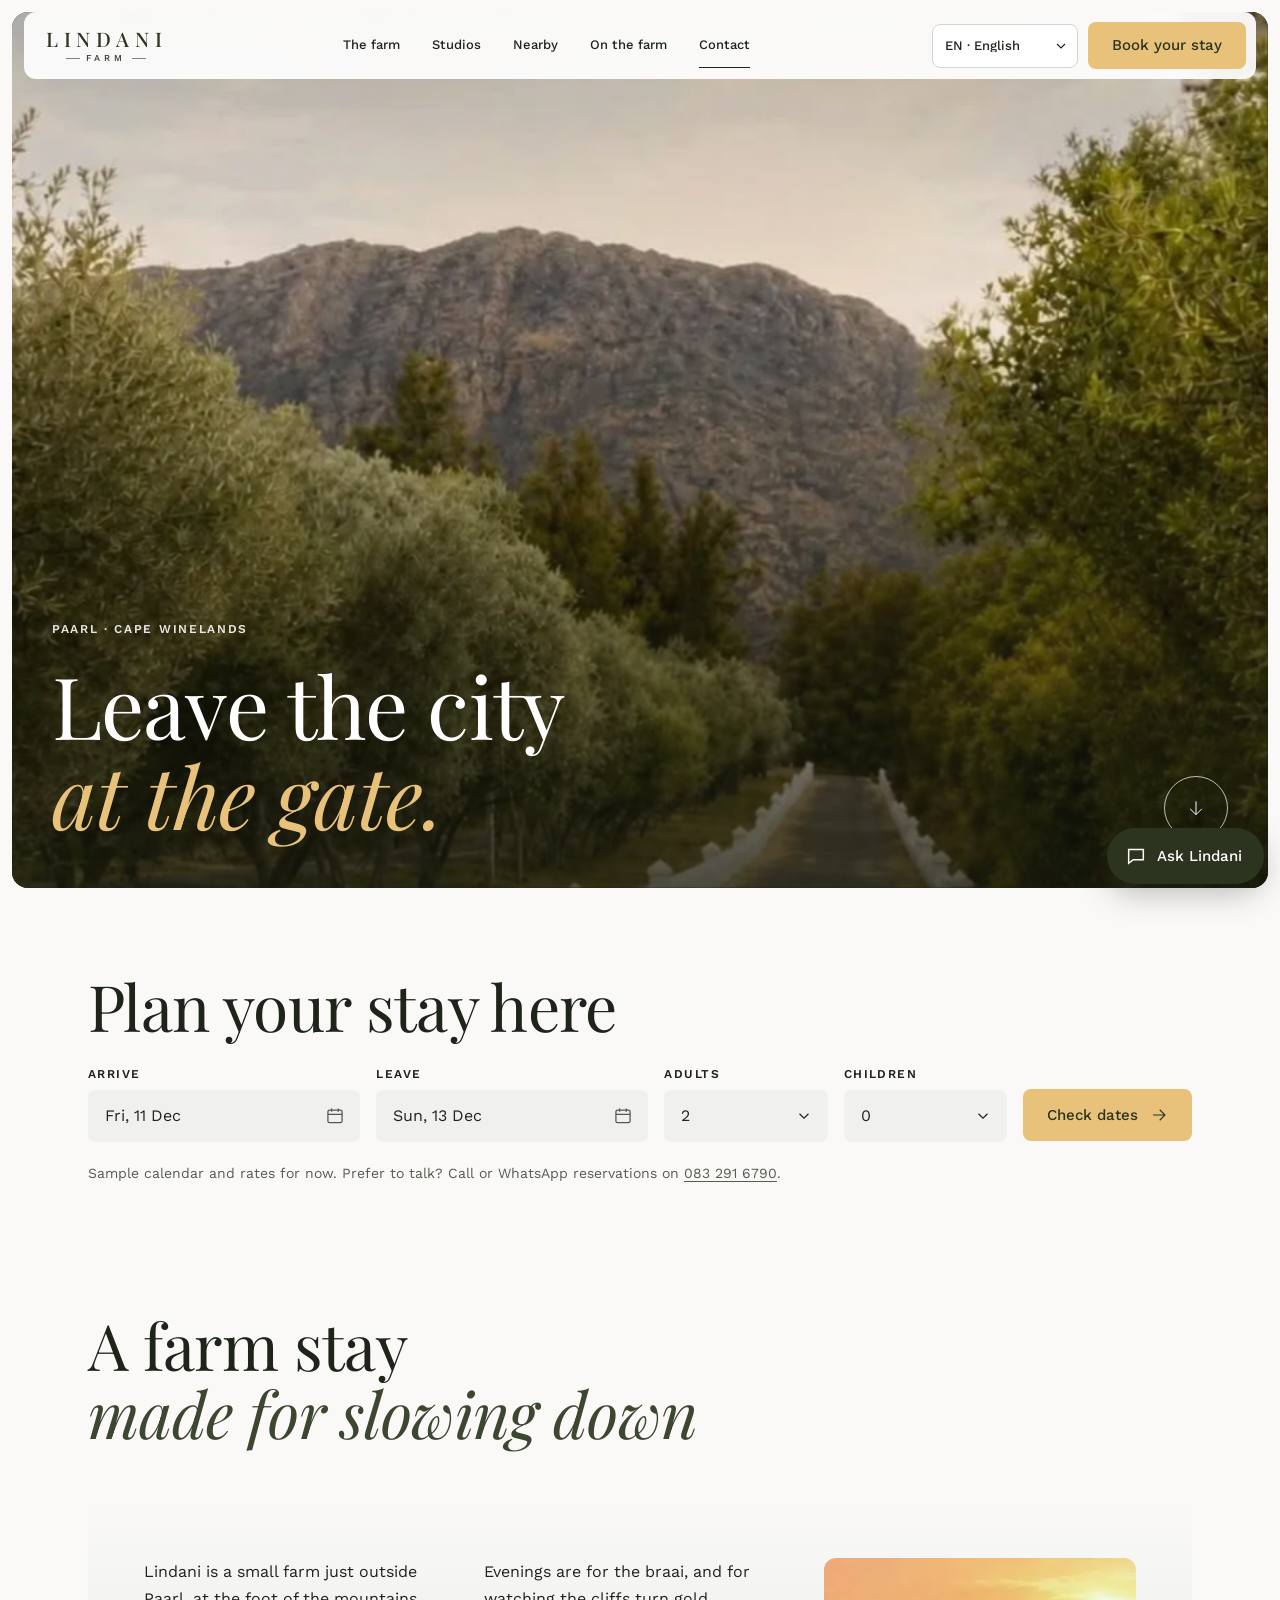
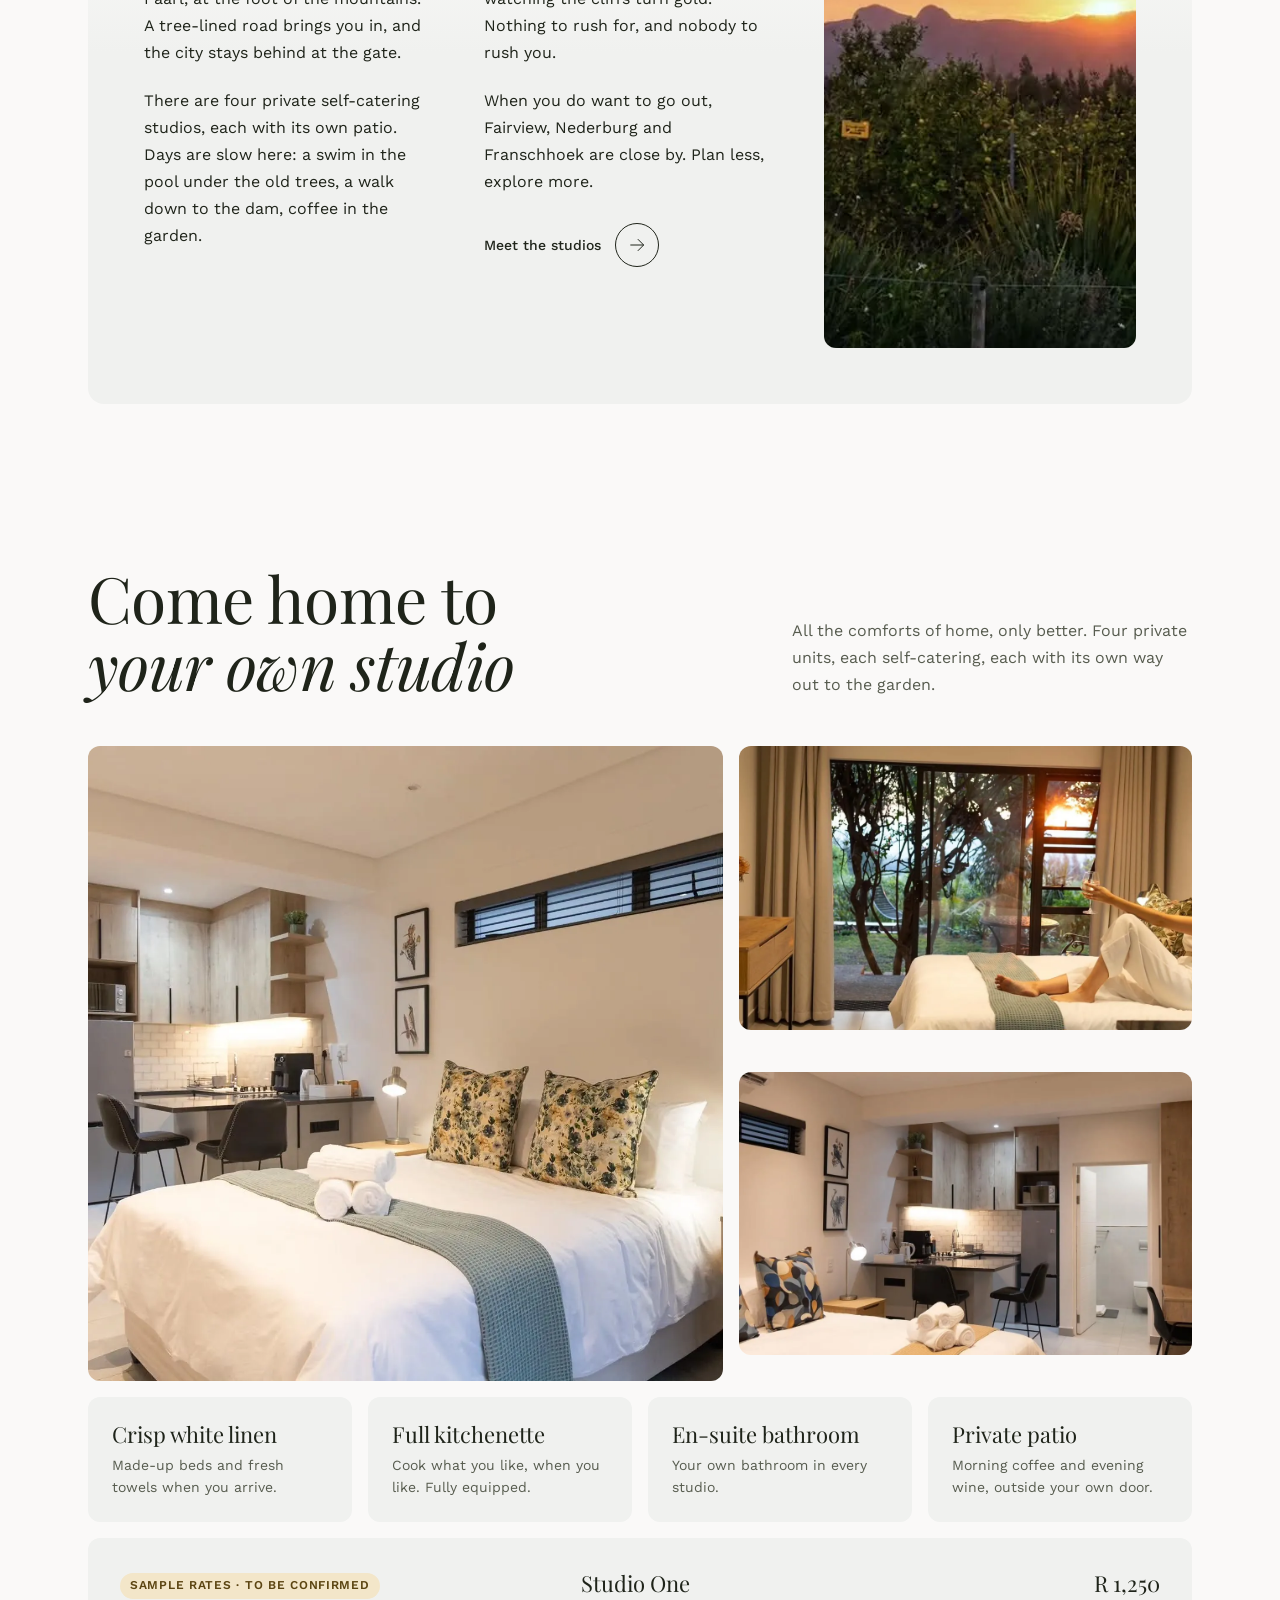
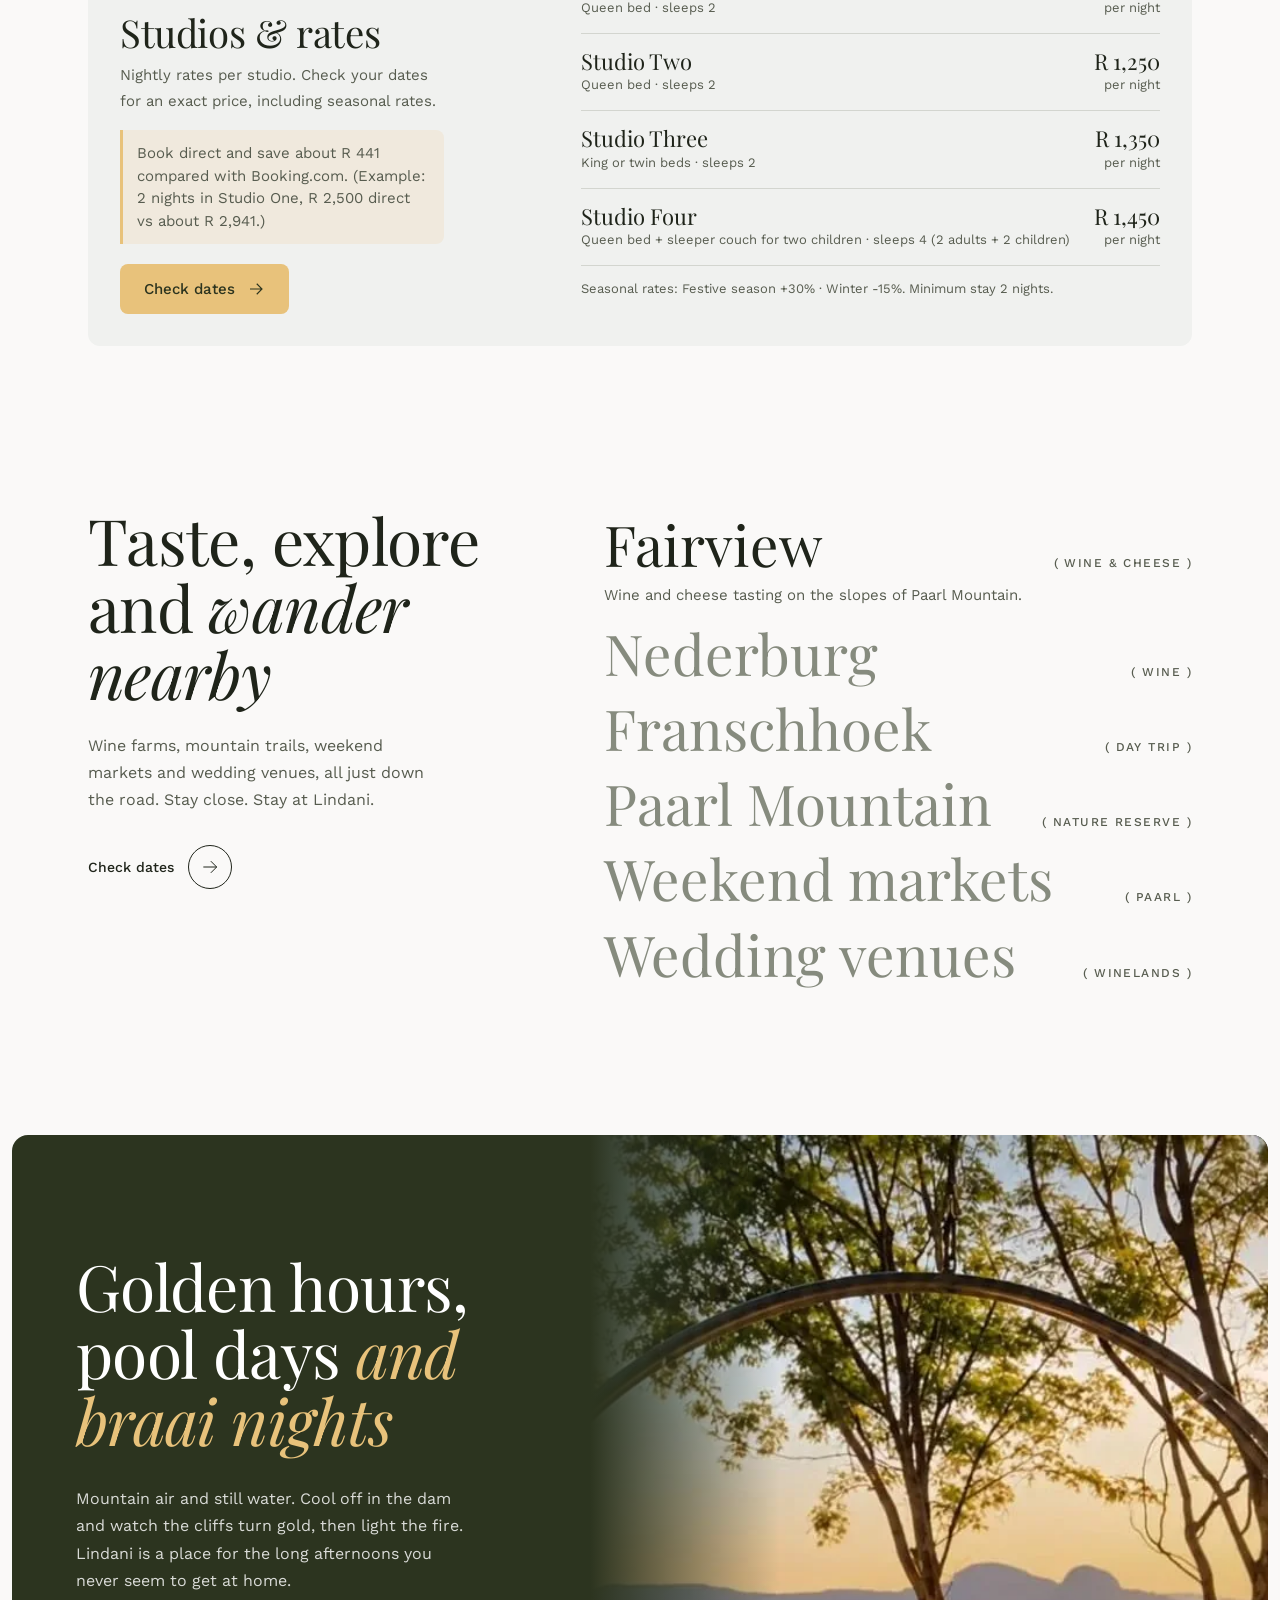
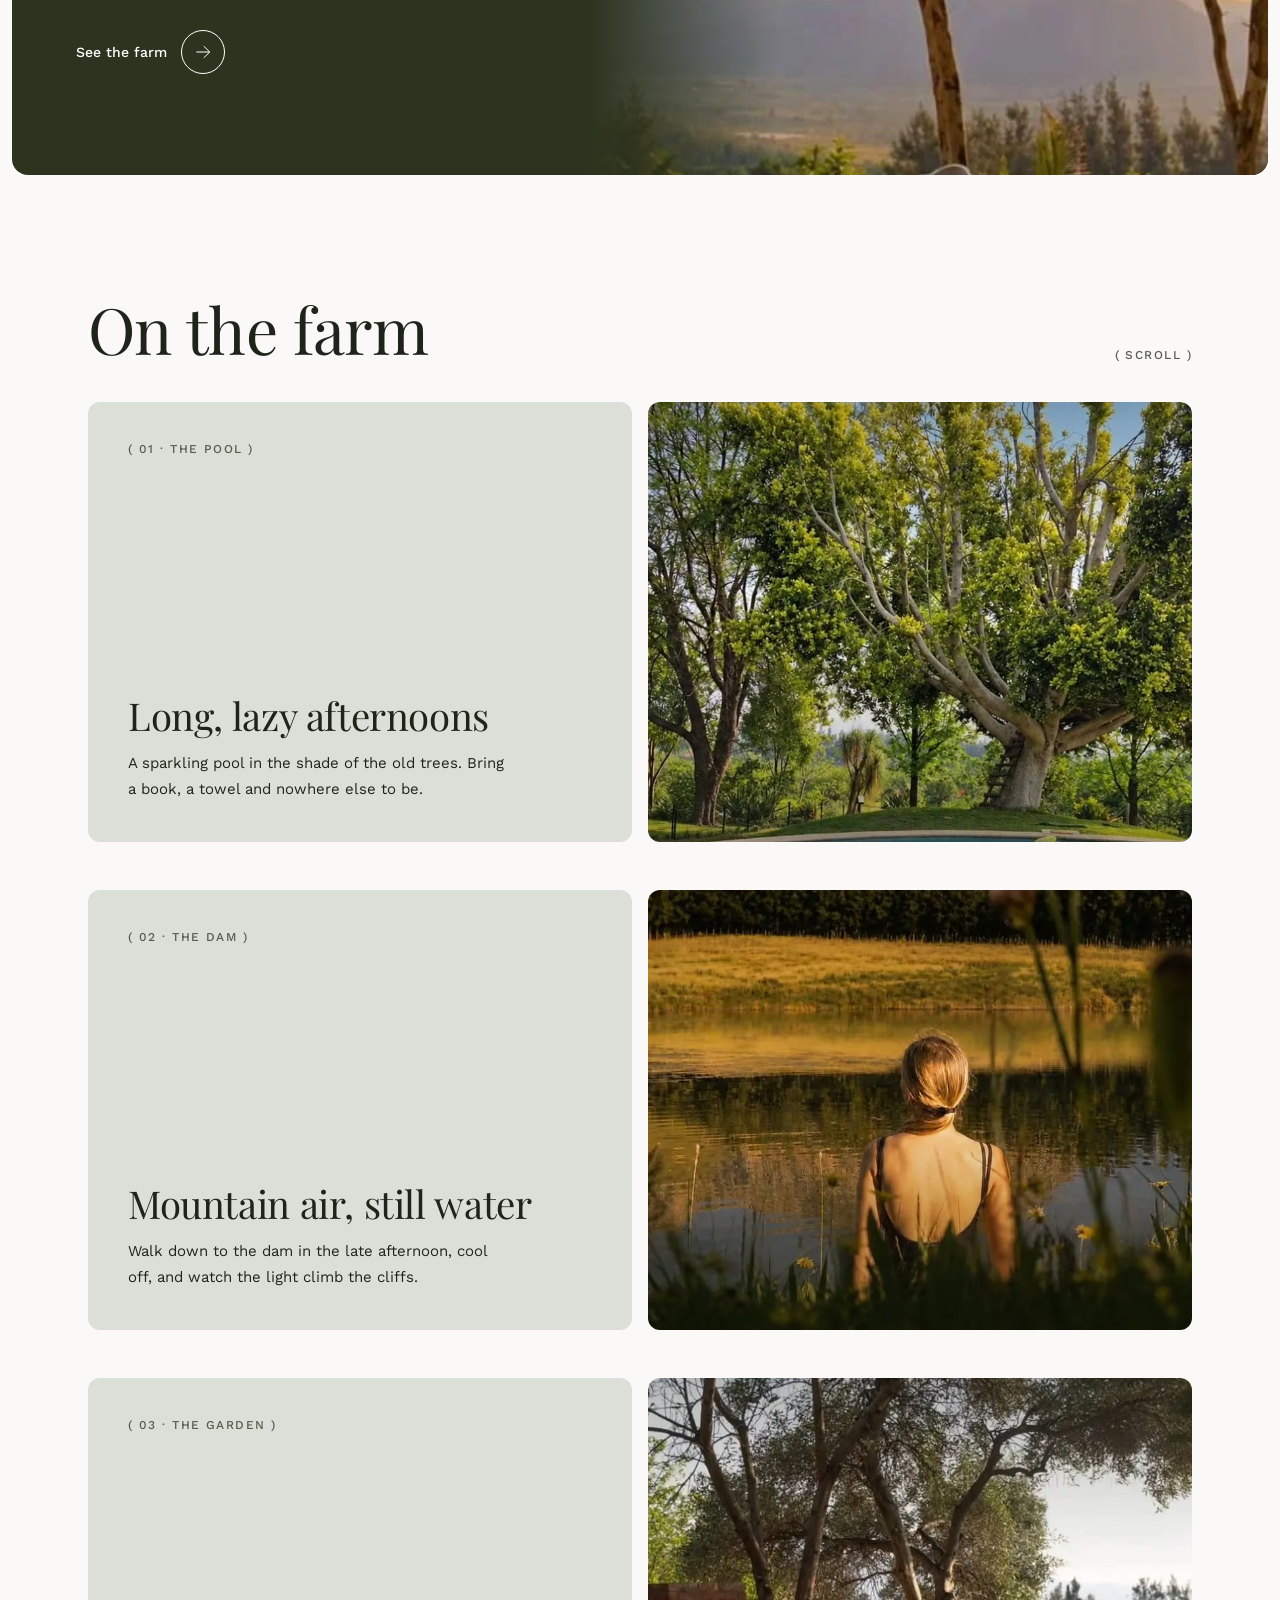
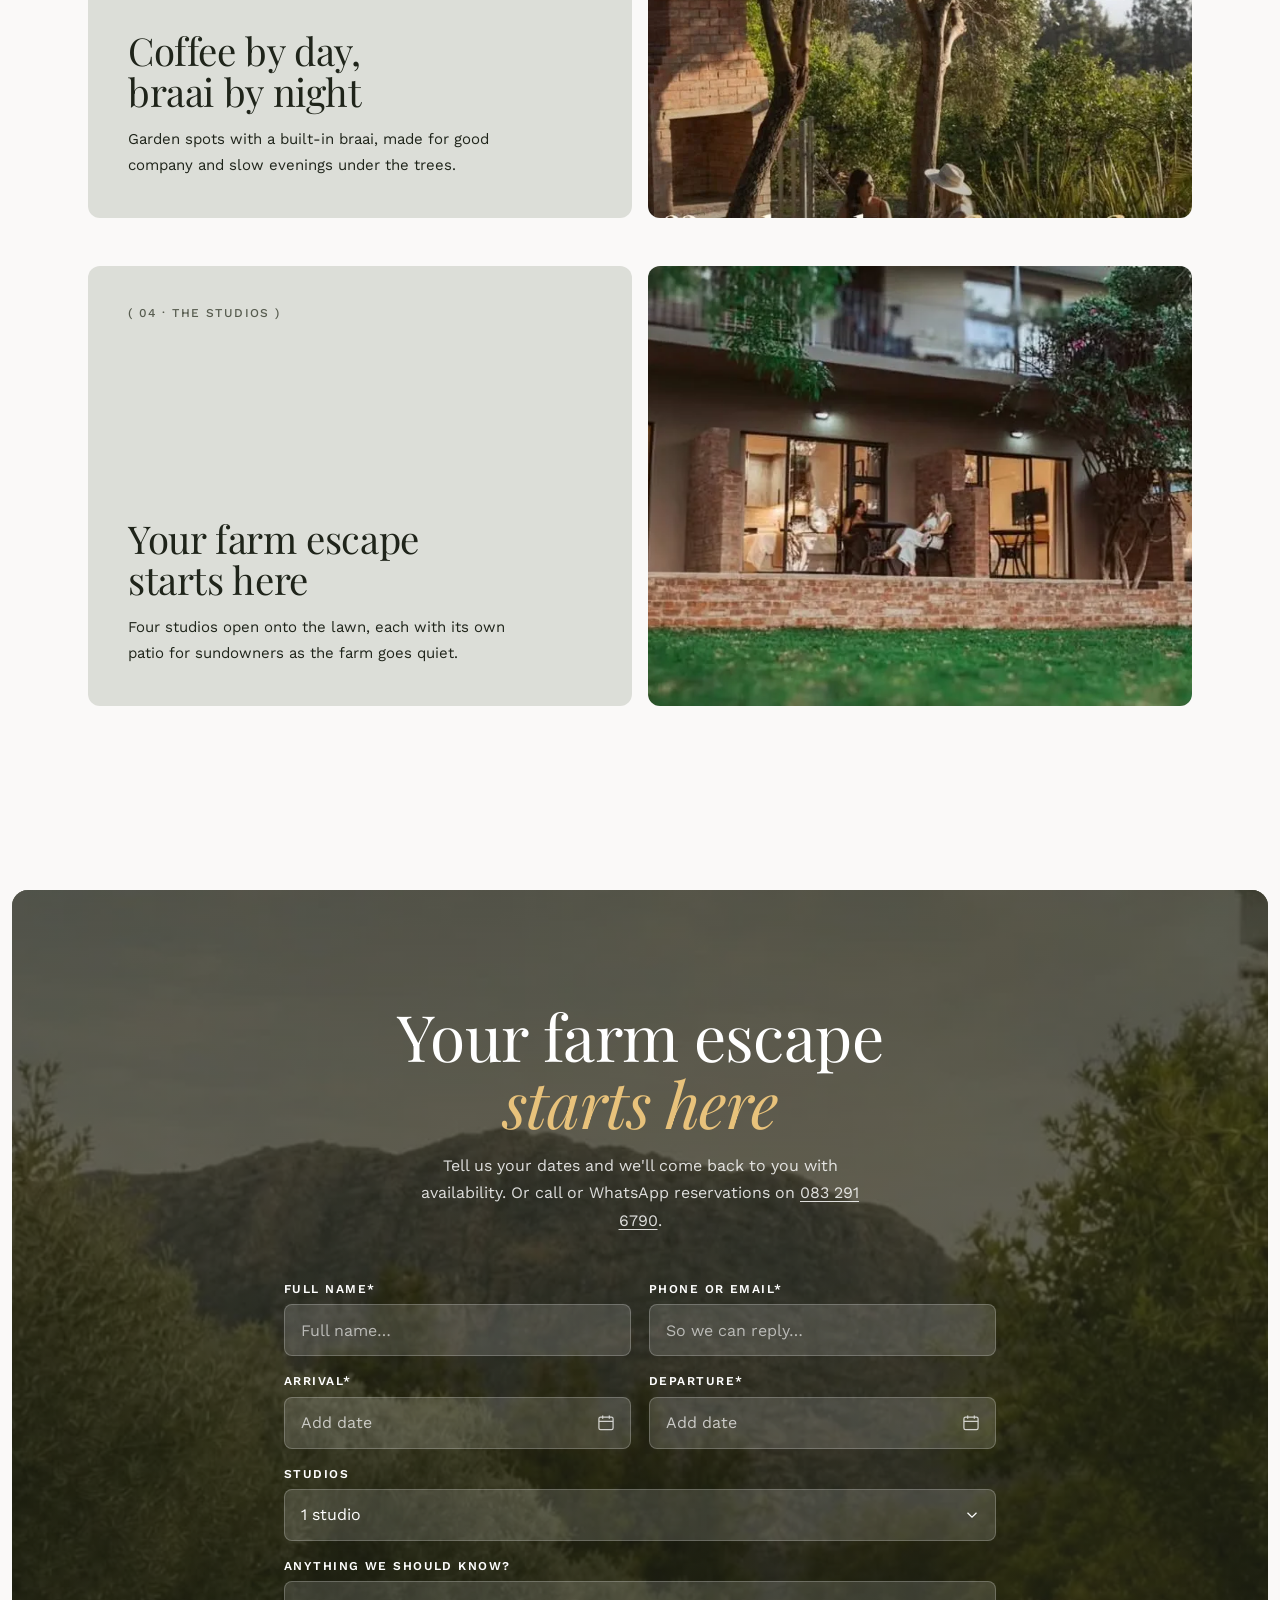
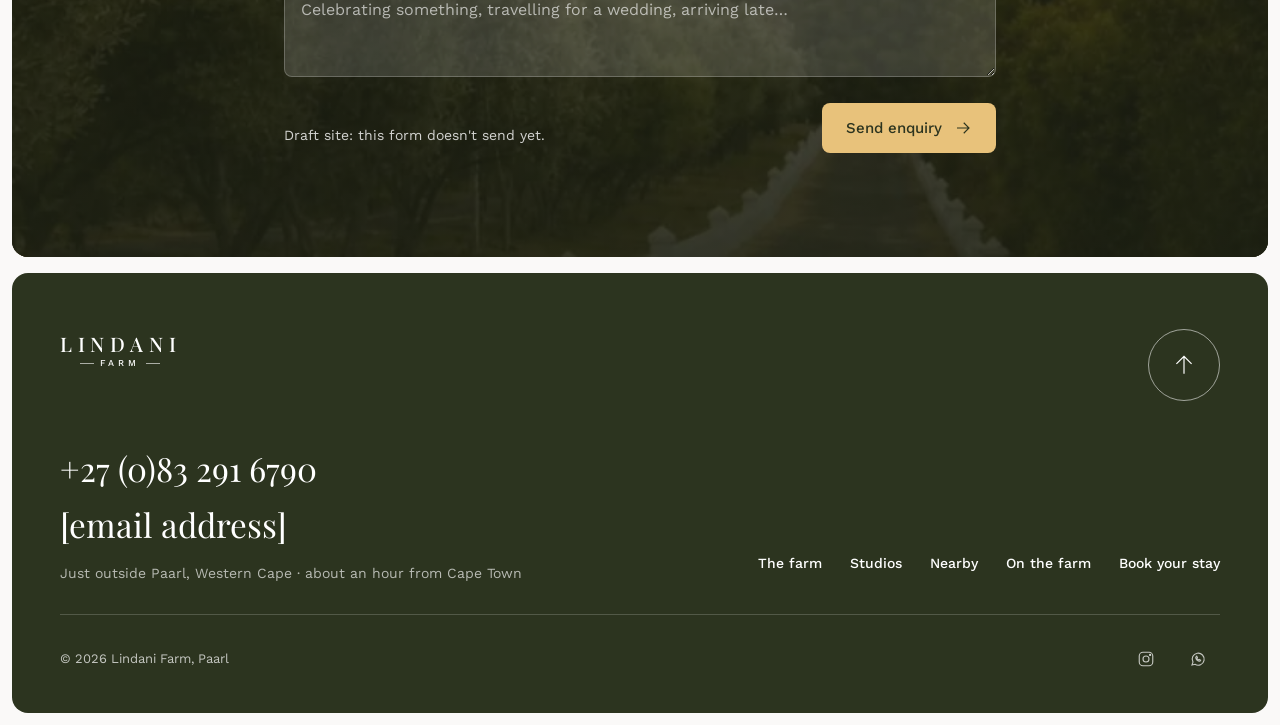
==== commit db787c08: "Lindani Farm: pop-up range calendar for all date fields; drop generic book-direct line Arrive/Leave " ====
--- a/sites/lindani-farm/index.html
+++ b/sites/lindani-farm/index.html
@@ -463,7 +463,6 @@
     <div class="enquire-inner">
       <h2 id="enq-title" class="h-l" data-i18n-html="enq_title">Your farm escape <em>starts here</em></h2>
       <p class="lede">Tell us your dates and we'll come back to you with availability. Or call or WhatsApp reservations on <a href="tel:+27832916790" style="text-decoration:underline;text-underline-offset:3px">083 291 6790</a>.</p>
-      <p class="nudge" data-nudge="generic"></p>
       <form class="eform" id="eform" novalidate>
         <div class="field"><label for="e-name">Full name*</label><input id="e-name" name="name" placeholder="Full name…" autocomplete="name" required></div>
         <div class="field"><label for="e-contact">Phone or email*</label><input id="e-contact" name="contact" placeholder="So we can reply…" autocomplete="email" required></div>
--- a/sites/lindani-farm/features.css
+++ b/sites/lindani-farm/features.css
@@ -135,3 +135,52 @@
 .avail-btn{justify-content:center;padding:13px 16px;font-size:14px}
 .avail-link{text-decoration:underline;text-underline-offset:3px;display:inline-block;padding:10px 0}
 @media (max-width:760px){.avail-out{padding:20px 16px}.avail-list{grid-template-columns:1fr}}
+
+/* ---------- date range picker ---------- */
+.dp-native{position:absolute!important;width:1px!important;height:1px!important;opacity:0!important;pointer-events:none!important;overflow:hidden}
+.field,.fx-field{position:relative}
+.dp-trigger{display:flex;align-items:center;justify-content:space-between;gap:10px;width:100%;height:52px;padding:0 14px 0 16px;border:1px solid transparent;border-radius:var(--btn-r);background:var(--panel);color:var(--ink);font:400 16px/1 var(--sans);text-align:left;cursor:pointer;transition:border-color .2s}
+.dp-trigger:hover{border-color:var(--faint)}
+.dp-trigger:focus-visible{outline:none;border-color:var(--olive);box-shadow:0 0 0 3px rgba(44,52,31,.28)}
+.dp-trigger.is-empty .dp-val{color:var(--muted)}
+.dp-ico{width:20px;height:20px;flex:none;opacity:.75}
+.dp-native[aria-invalid="true"]+.dp-trigger{border-color:#a5462b}
+.eform .dp-trigger{background:rgba(255,255,255,.14);border-color:rgba(255,255,255,.22);color:#fff}
+.eform .dp-trigger.is-empty .dp-val{color:rgba(255,255,255,.7)}
+.eform .dp-trigger:focus-visible{border-color:var(--gold);box-shadow:0 0 0 3px rgba(232,194,123,.45)}
+.eform .dp-native[aria-invalid="true"]+.dp-trigger{border-color:#ffc2ad}
+.fx-field .dp-trigger{height:44px;padding:0 10px;border-color:var(--line);border-radius:8px;background:var(--canvas);font-size:15px}
+.fx-field .dp-ico{width:18px;height:18px}
+.dp-pop{position:fixed;z-index:95;width:640px;max-width:calc(100vw - 16px);padding:16px 18px 14px;border-radius:14px;background:#fff;color:var(--ink);box-shadow:0 20px 60px rgba(31,36,26,.28);font:400 15px/1.4 var(--sans)}
+.dp-pop[hidden],.dp-backdrop[hidden]{display:none}
+.dp-backdrop{position:fixed;inset:0;z-index:94;background:rgba(20,24,14,.45)}
+.dp-top{display:flex;align-items:center;justify-content:space-between;gap:8px}
+.dp-hint{flex:1;text-align:center;font-weight:500;font-size:15px}
+.dp-nav{display:grid;place-items:center;width:44px;height:44px;border:1px solid var(--line);border-radius:50%;background:#fff;color:var(--ink);font-size:26px;line-height:1;cursor:pointer}
+.dp-nav:hover:not(:disabled){border-color:var(--ink)}
+.dp-nav:disabled{opacity:.3;cursor:default}
+.dp-months{display:grid;gap:28px;margin-top:8px}
+.dp-mname{text-align:center;font:400 19px/1.3 var(--serif);margin:4px 0 8px}
+.dp-days{display:grid;grid-template-columns:repeat(7,minmax(0,1fr));row-gap:2px}
+.dp-dow{text-align:center;font:600 12px/2 var(--sans);color:var(--muted)}
+.dp-day{position:relative;height:42px;border:0;background:transparent;color:var(--ink);font:500 15px/1 var(--sans);font-variant-numeric:tabular-nums;cursor:pointer;border-radius:999px}
+.dp-day:hover:not(:disabled){box-shadow:inset 0 0 0 1.5px var(--ink)}
+.dp-day:focus-visible{outline:2px solid var(--olive);outline-offset:1px}
+.dp-day:disabled{color:#b9bcb3;cursor:default}
+.dp-day.is-full{text-decoration:line-through;text-decoration-thickness:1.5px}
+.dp-day.is-today::after{content:"";position:absolute;left:50%;bottom:6px;width:4px;height:4px;margin-left:-2px;border-radius:50%;background:currentColor}
+.dp-day.in-range{background:var(--sage);border-radius:0}
+.dp-day.is-start,.dp-day.is-end{background:var(--olive);color:#fff}
+.dp-day.is-start.has-end,.dp-day.is-start{border-radius:999px}
+.dp-legend{margin-top:10px;font-size:13px;color:var(--muted)}
+.dp-key{display:inline-block;min-width:26px;text-align:center;text-decoration:line-through;color:#b9bcb3;font-weight:500}
+.dp-foot{display:flex;align-items:center;justify-content:space-between;gap:12px;flex-wrap:wrap;margin-top:12px;padding-top:12px;border-top:1px solid var(--line)}
+.dp-sum{font-weight:500;font-variant-numeric:tabular-nums}
+.dp-foot-btns{display:flex;gap:8px}
+.dp-pop.dp-sheet{left:0;right:0;bottom:0;top:auto;width:100%;max-width:none;border-radius:16px 16px 0 0;padding:14px 16px calc(14px + env(safe-area-inset-bottom, 0px));max-height:92dvh;overflow-y:auto;animation:dp-up .22s cubic-bezier(.2,.7,.2,1)}
+.dp-sheet .dp-day{height:46px}
+.dp-sheet .dp-foot-btns{width:100%}
+.dp-sheet .dp-foot-btns .fx-btn{flex:1}
+@keyframes dp-up{from{transform:translateY(24px);opacity:0}to{transform:none;opacity:1}}
+html.dp-lock,html.dp-lock body{overflow:hidden}
+@media (prefers-reduced-motion:reduce){.dp-pop.dp-sheet{animation:none}}
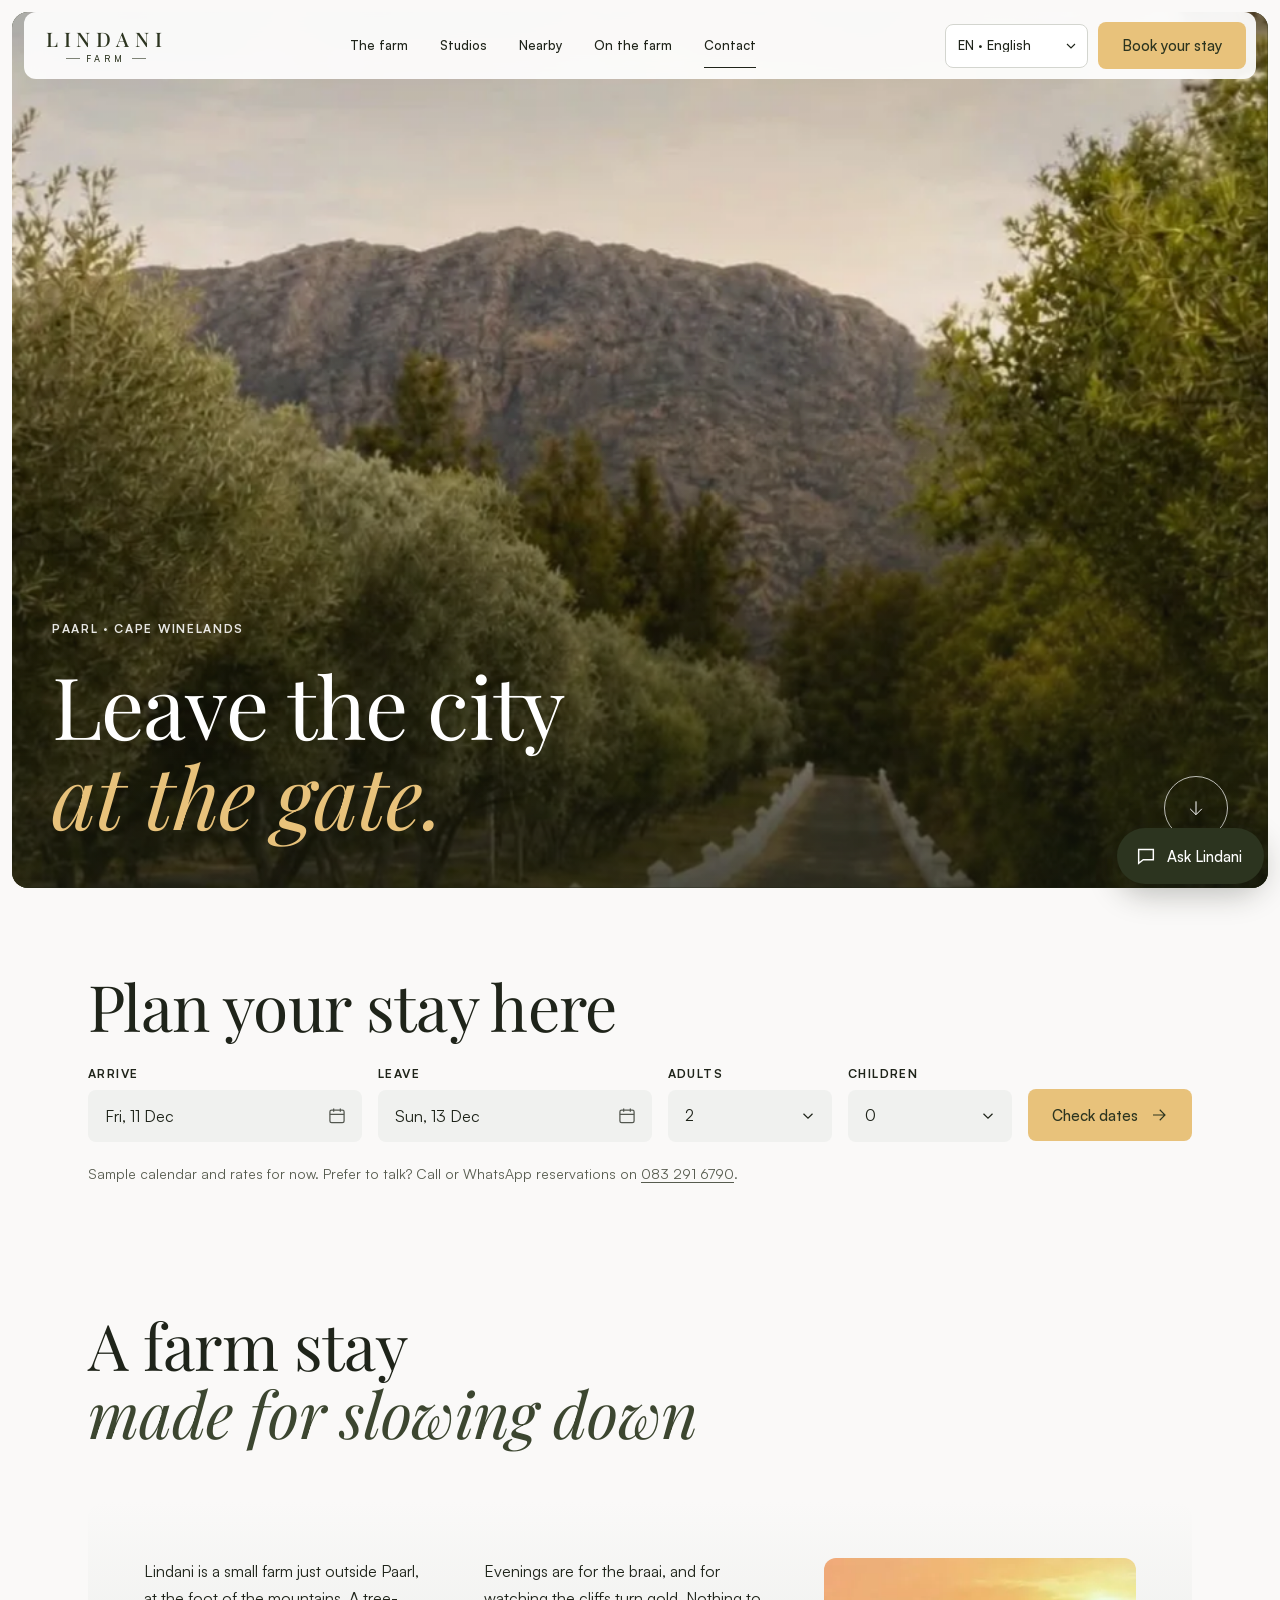
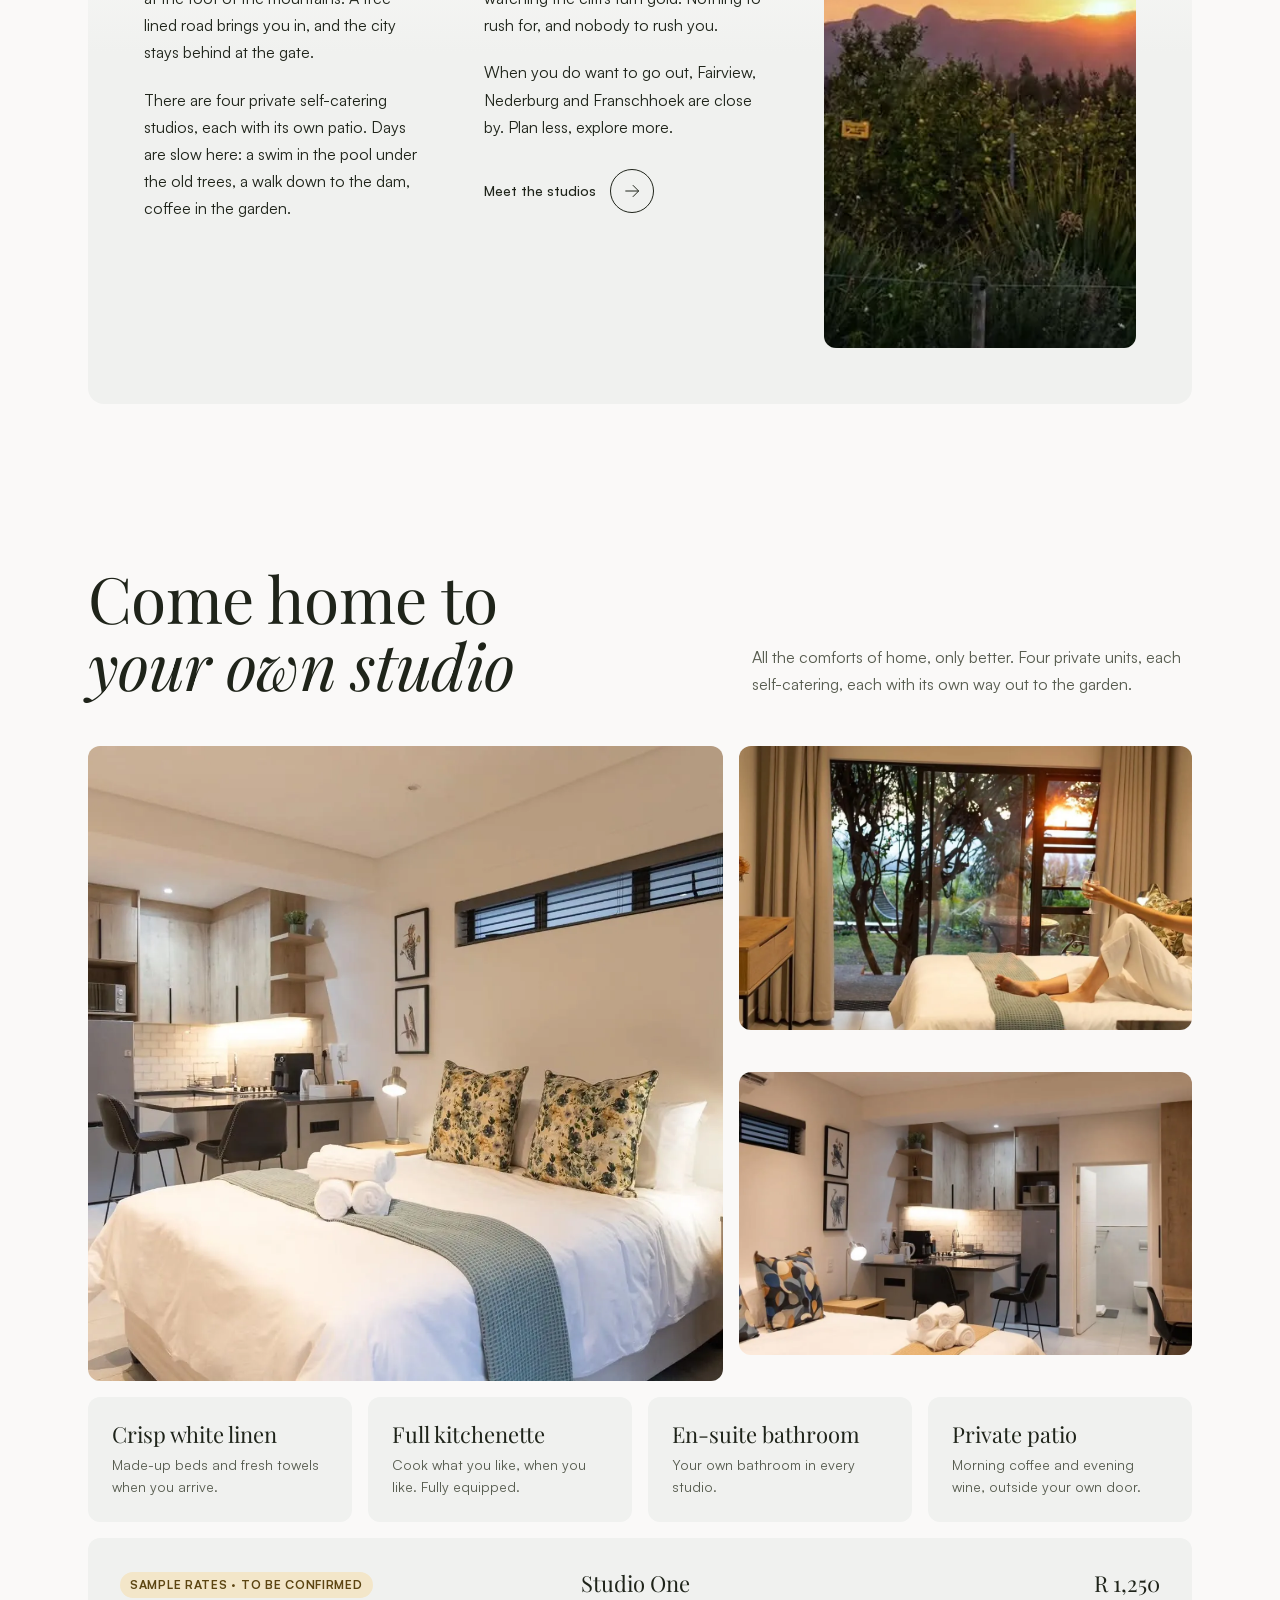
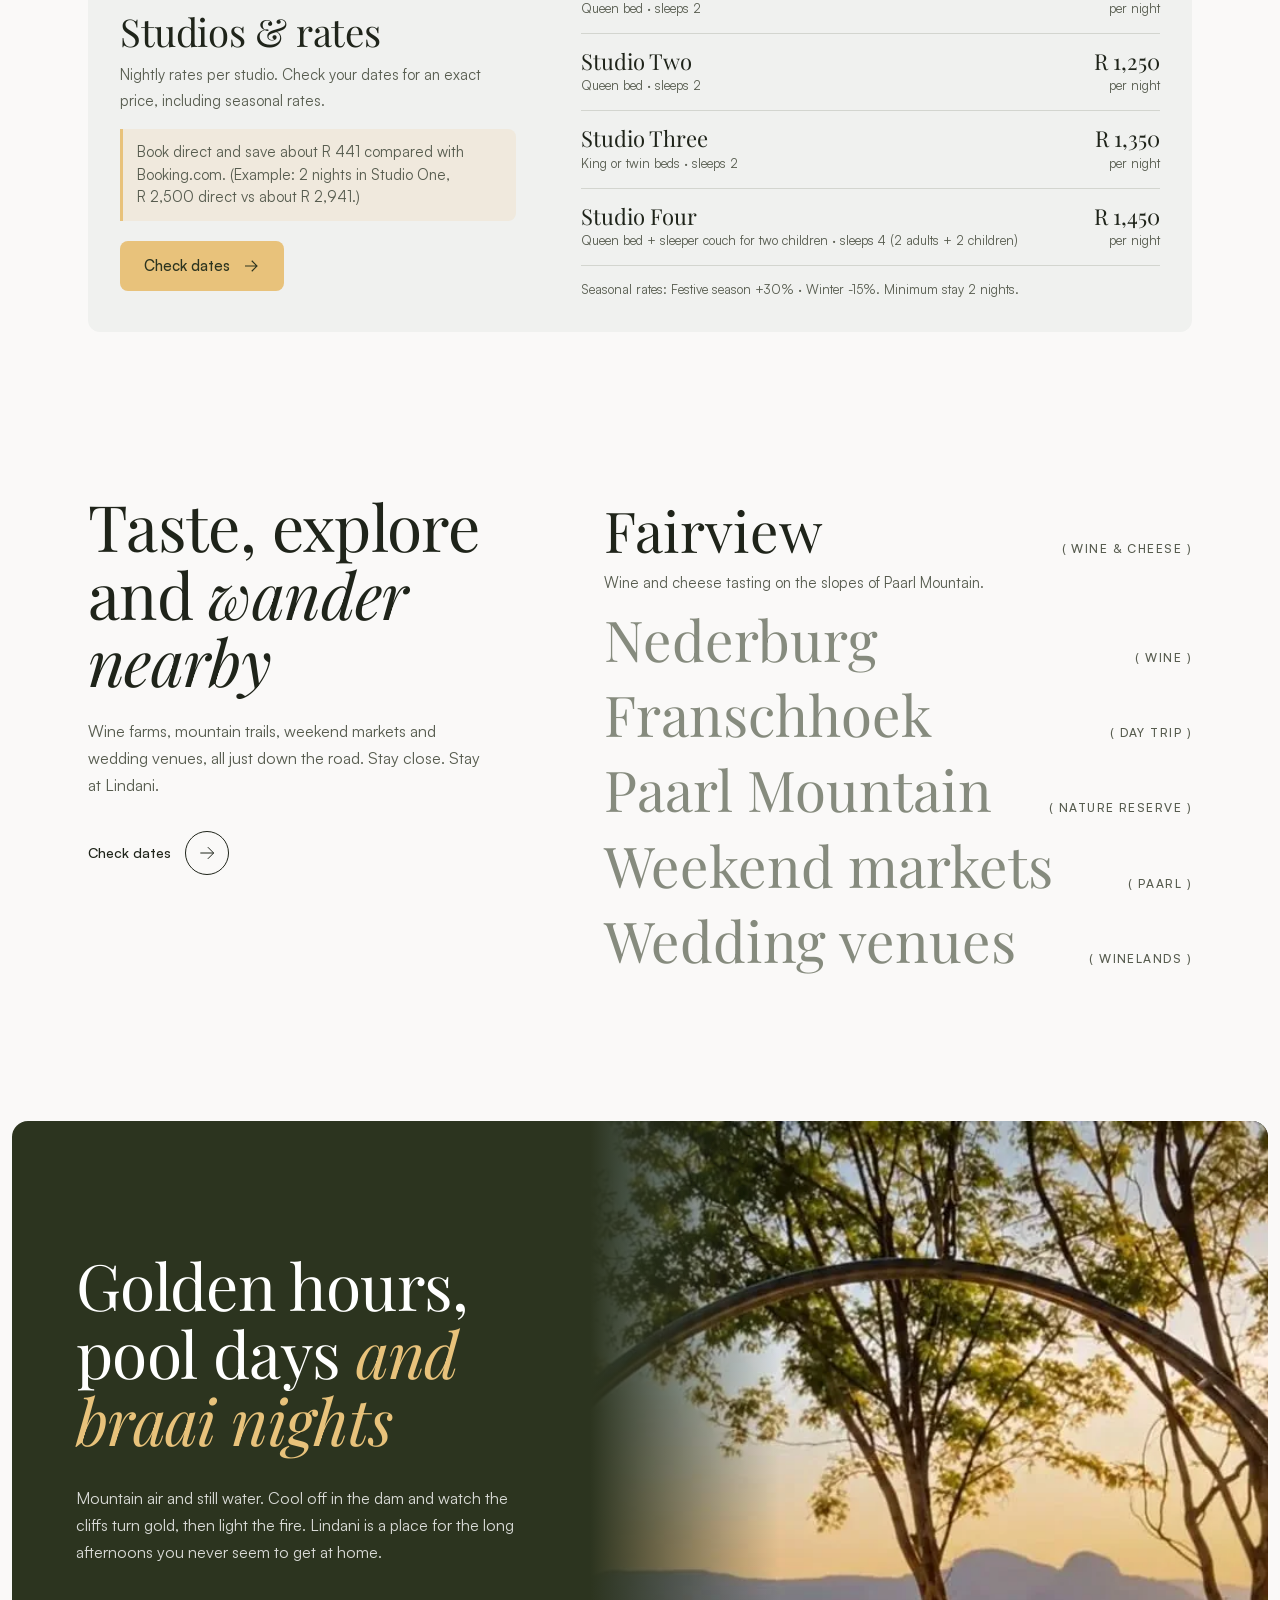
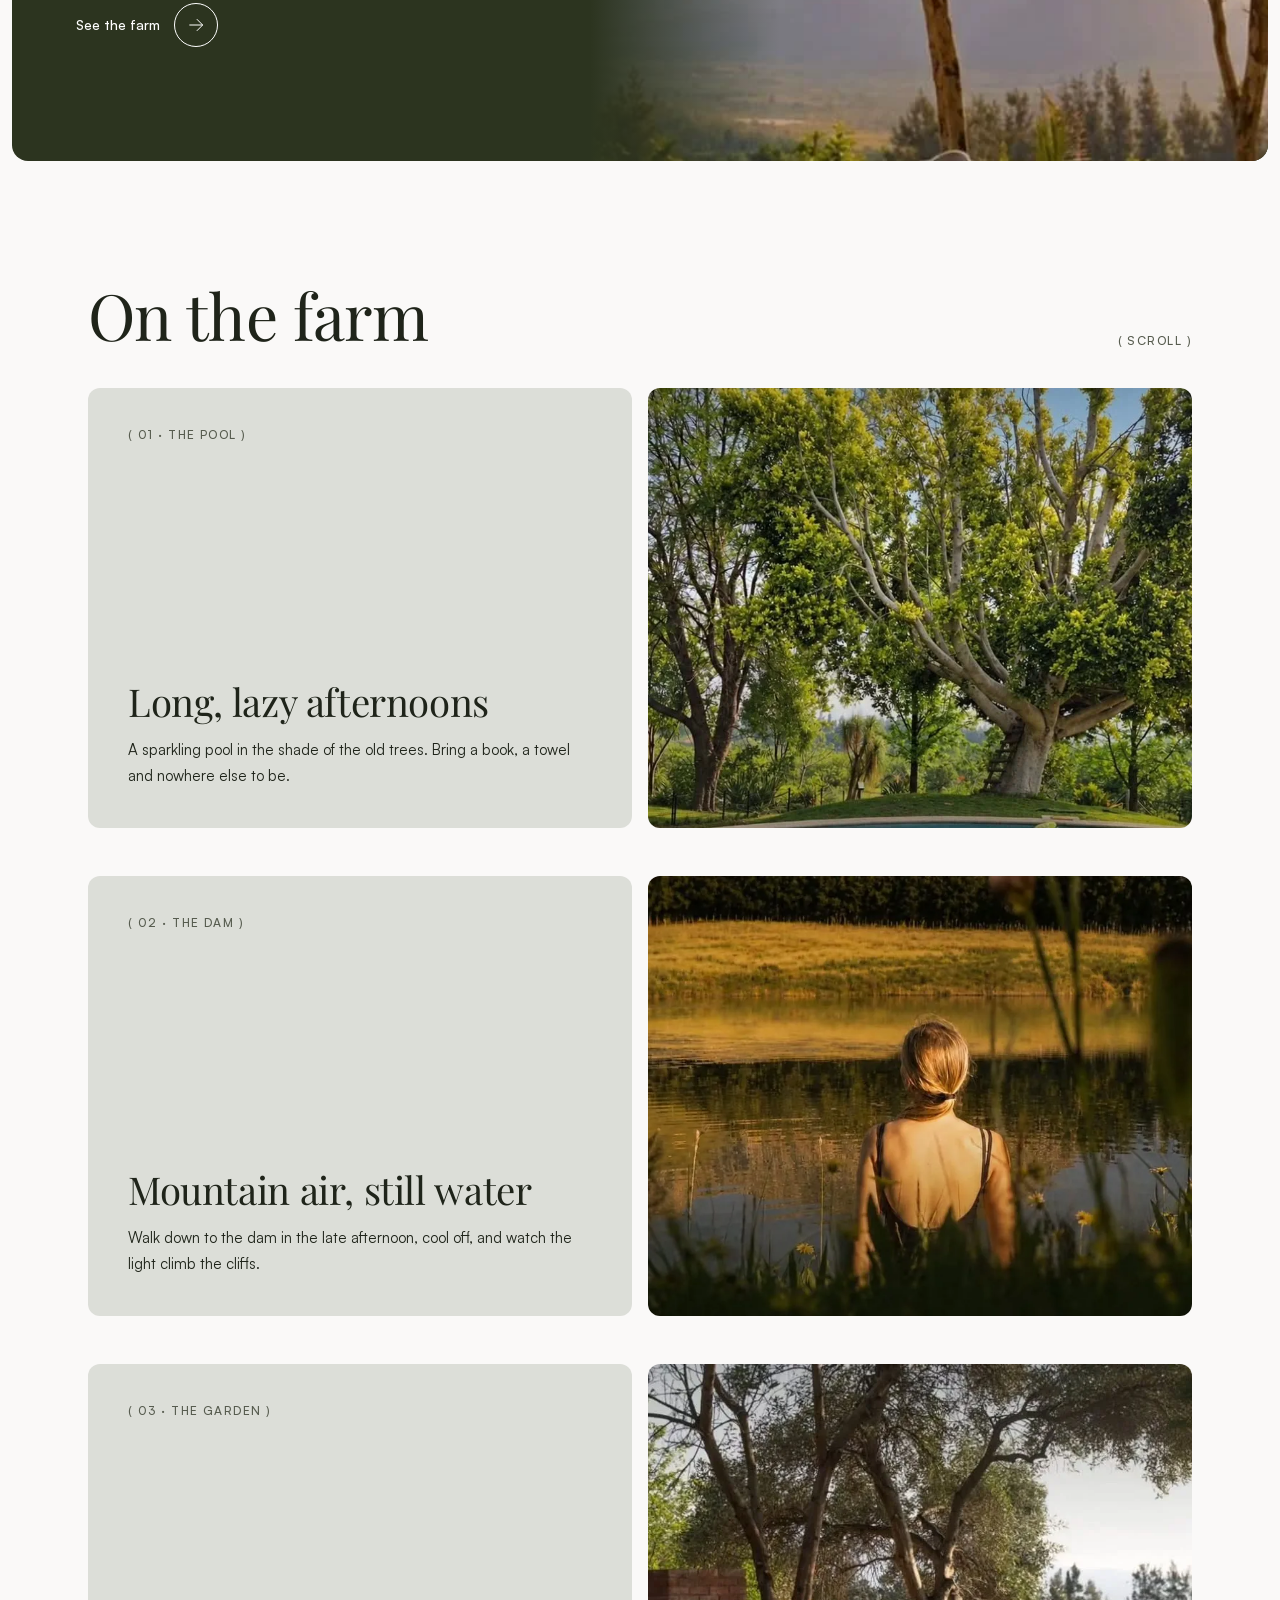
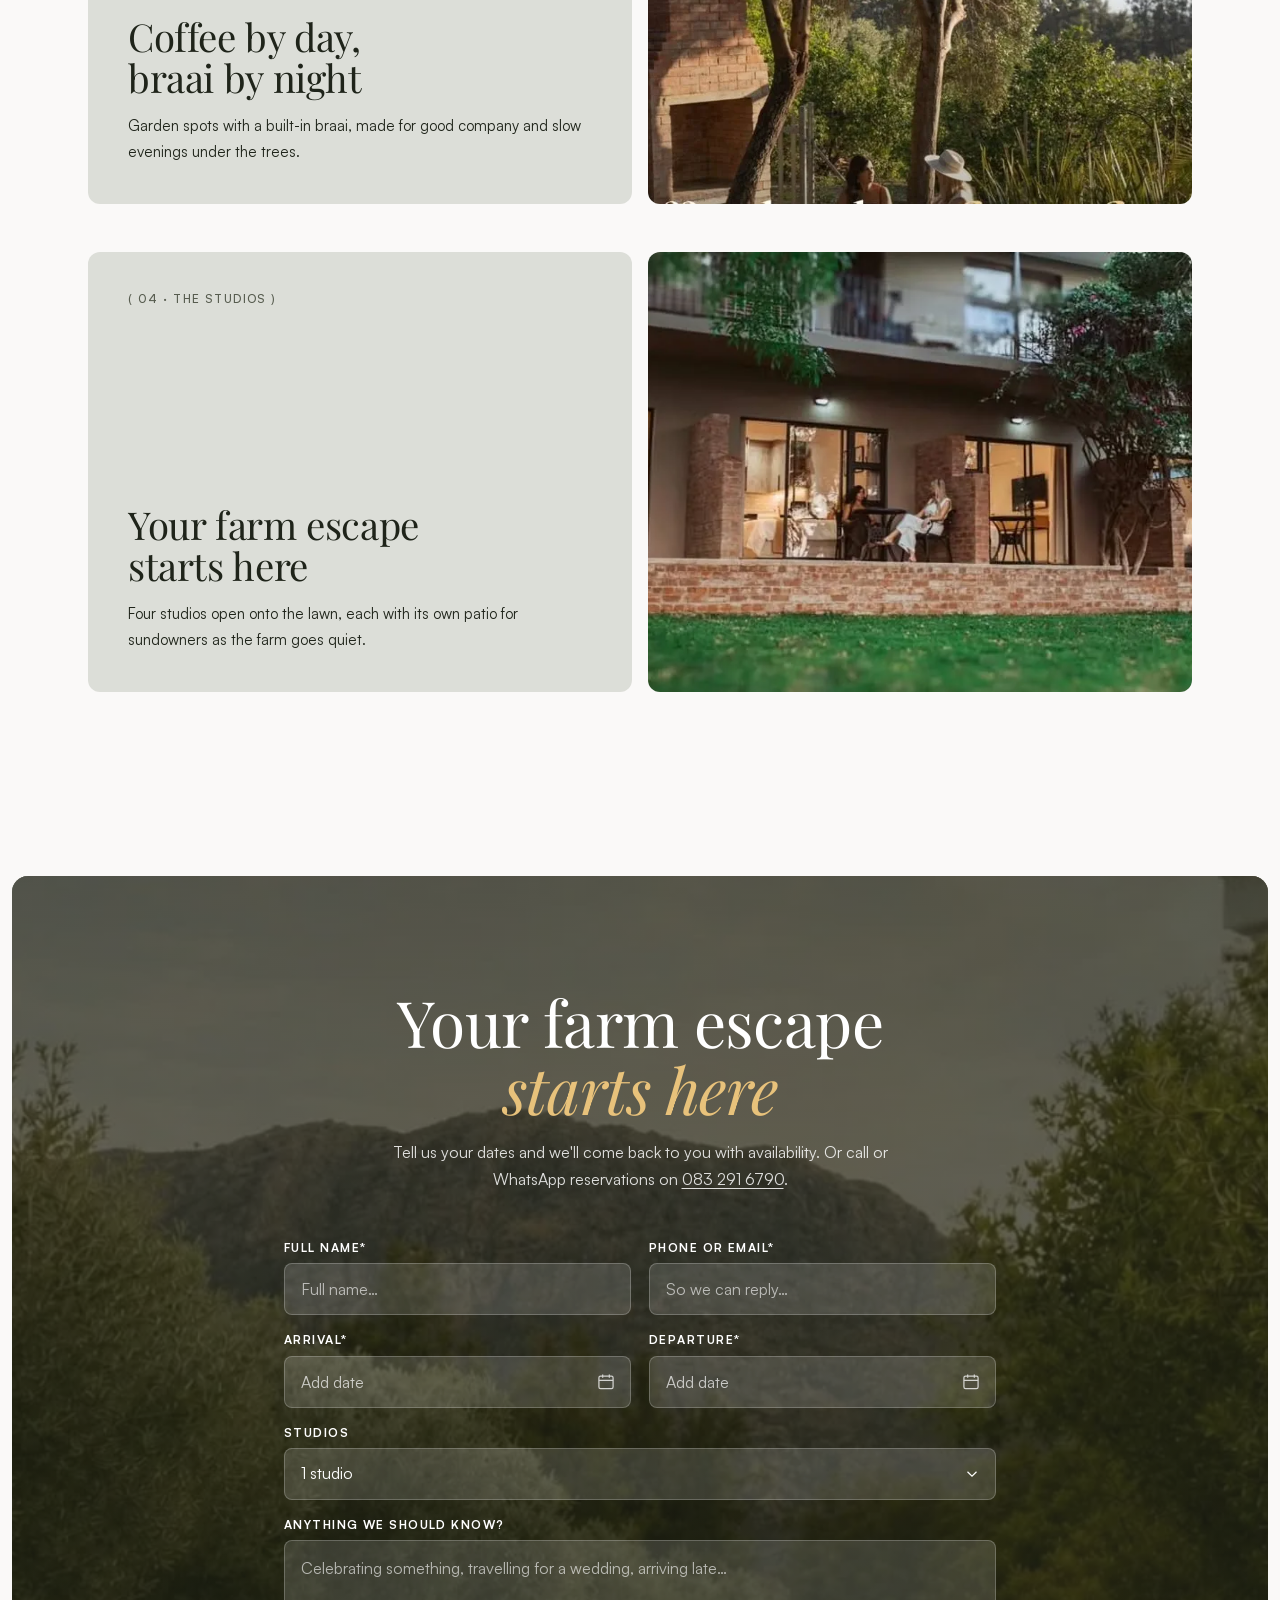
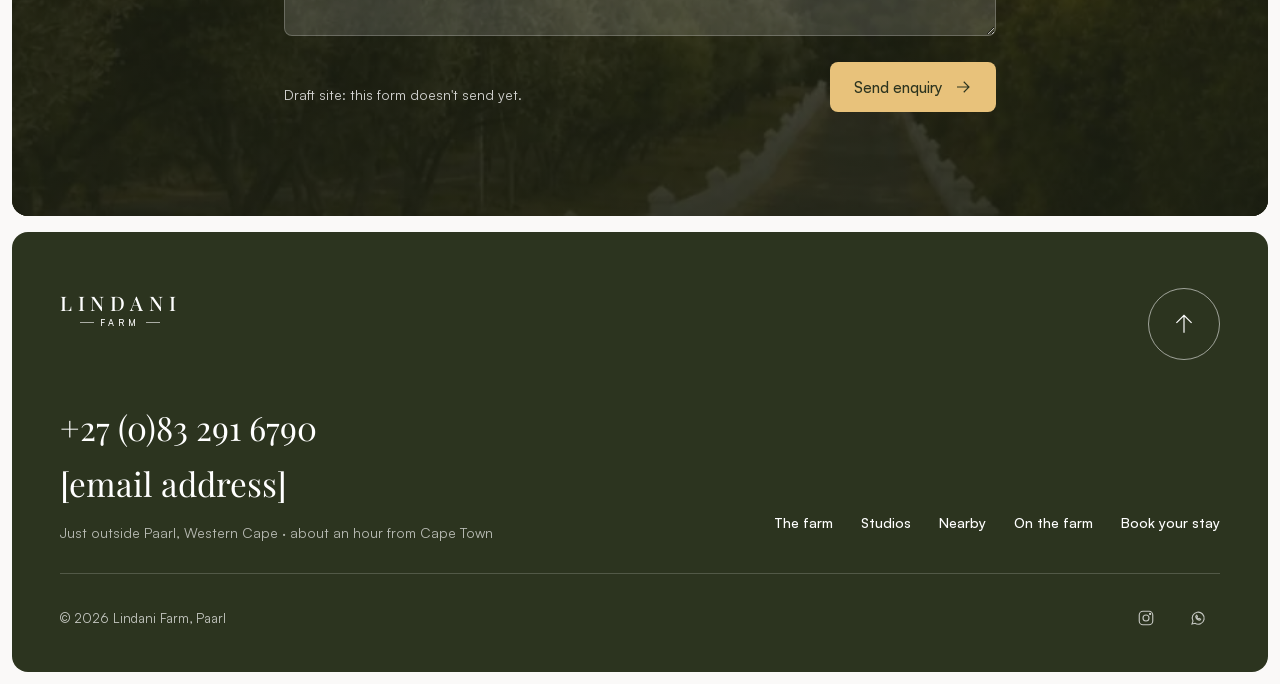
==== commit 5d336e93: "Lindani Farm: Satoshi font, Netlify config, design-loop setup - Body/UI font is now Satoshi (self-ho" ====
--- a/sites/lindani-farm/index.html
+++ b/sites/lindani-farm/index.html
@@ -5,10 +5,16 @@
 <meta name="viewport" content="width=device-width, initial-scale=1, viewport-fit=cover">
 <title>Lindani Farm</title>
 <meta name="description" content="Lindani Farm: four private self-catering studios on a farm just outside Paarl, close to Fairview, Nederburg and Franschhoek.">
+<link rel="preload" href="assets/fonts/satoshi-400.woff2" as="font" type="font/woff2" crossorigin>
+<link rel="preload" href="assets/fonts/satoshi-500.woff2" as="font" type="font/woff2" crossorigin>
 <link rel="preconnect" href="https://fonts.googleapis.com">
 <link rel="preconnect" href="https://fonts.gstatic.com" crossorigin>
-<link rel="stylesheet" href="https://fonts.googleapis.com/css2?family=Playfair+Display:ital,wght@0,400;0,500;1,400&family=Work+Sans:wght@400;500;600&display=swap">
+<link rel="stylesheet" href="https://fonts.googleapis.com/css2?family=Playfair+Display:ital,wght@0,400;0,500;1,400&display=swap">
 <style>
+/* Satoshi (Indian Type Foundry, via Fontshare; free for commercial use), self-hosted */
+@font-face{font-family:"Satoshi";src:url("assets/fonts/satoshi-400.woff2") format("woff2");font-weight:400;font-style:normal;font-display:swap}
+@font-face{font-family:"Satoshi";src:url("assets/fonts/satoshi-500.woff2") format("woff2");font-weight:500;font-style:normal;font-display:swap}
+@font-face{font-family:"Satoshi";src:url("assets/fonts/satoshi-700.woff2") format("woff2");font-weight:600 700;font-style:normal;font-display:swap}
 /* Reference lock: Grafton Safaris layout and type roles (BRIEF.md).
    Grafton's orange CTA and charcoal footer are swapped for Lindani's own gold and olive. */
 :root{
@@ -24,7 +30,7 @@
   --gold:#e8c27b;
   --gold-ink:#2c341f;
   --serif:"Playfair Display",Georgia,"Times New Roman",serif;
-  --sans:"Work Sans",ui-sans-serif,system-ui,-apple-system,"Segoe UI",sans-serif;
+  --sans:"Satoshi",ui-sans-serif,system-ui,-apple-system,"Segoe UI",sans-serif;
   --edge:12px;
   --r:16px;
   --btn-r:8px;
@@ -318,7 +324,7 @@
 
 <main id="top">
 
-  <section class="hero" aria-labelledby="hero-title">
+  <section class="hero" data-piece="1" aria-labelledby="hero-title">
     <img src="assets/avenue.webp" width="1080" height="638" alt="Tree-lined farm road leading to a mountain at Lindani Farm, near Paarl" fetchpriority="high">
     <div class="hero-inner">
       <div>
@@ -331,7 +337,7 @@
     </div>
   </section>
 
-  <section class="quick" id="quick" aria-labelledby="quick-title">
+  <section class="quick" data-piece="1" id="quick" aria-labelledby="quick-title">
     <div class="wrap">
       <h2 id="quick-title" class="h-l" data-i18n="quick_title">Plan your stay here</h2>
       <form class="qform" id="qform" novalidate aria-describedby="qnote">
@@ -348,7 +354,7 @@
     </div>
   </section>
 
-  <section class="experience" id="experience" aria-labelledby="exp-title">
+  <section class="experience" data-piece="2" id="experience" aria-labelledby="exp-title">
     <div class="wrap">
       <h2 id="exp-title" class="h-l" data-i18n-html="exp_title">A farm stay <br><em>made for slowing down</em></h2>
       <div class="exp-panel">
@@ -368,7 +374,7 @@
     </div>
   </section>
 
-  <section class="studios" id="studios" aria-labelledby="studios-title">
+  <section class="studios" data-piece="2" id="studios" aria-labelledby="studios-title">
     <div class="wrap">
       <div class="studios-head">
         <h2 id="studios-title" class="h-l" data-i18n-html="studios_title">Come home to <br><em>your own studio</em></h2>
@@ -398,7 +404,7 @@
     </div>
   </section>
 
-  <section class="nearby" id="nearby" aria-labelledby="nearby-title">
+  <section class="nearby" data-piece="3" id="nearby" aria-labelledby="nearby-title">
     <div class="wrap nearby-grid">
       <div class="nearby-intro">
         <h2 id="nearby-title" class="h-l" data-i18n-html="nearby_title">Taste, explore <br>and <em>wander nearby</em></h2>
@@ -418,7 +424,7 @@
     </div>
   </section>
 
-  <section class="band" aria-labelledby="band-title">
+  <section class="band" data-piece="3" aria-labelledby="band-title">
     <figure><img src="assets/golden.webp" width="1080" height="551" alt="Guest looking out over the valley and mountains in golden-hour light" loading="lazy"></figure>
     <div class="band-inner">
       <div class="band-copy">
@@ -431,7 +437,7 @@
     </div>
   </section>
 
-  <section class="farm" id="on-the-farm" aria-labelledby="farm-title">
+  <section class="farm" data-piece="3" id="on-the-farm" aria-labelledby="farm-title">
     <div class="wrap">
       <div class="farm-head">
         <h2 id="farm-title" class="h-l" data-i18n="farm_title">On the farm</h2>
@@ -458,7 +464,7 @@
     </div>
   </section>
 
-  <section class="enquire" id="enquire" aria-labelledby="enq-title">
+  <section class="enquire" data-piece="4" id="enquire" aria-labelledby="enq-title">
     <img src="assets/avenue.webp" width="1080" height="638" alt="" loading="lazy">
     <div class="enquire-inner">
       <h2 id="enq-title" class="h-l" data-i18n-html="enq_title">Your farm escape <em>starts here</em></h2>
@@ -484,7 +490,7 @@
 
 </main>
 
-<footer class="footer" id="contact">
+<footer class="footer" data-piece="4" id="contact">
   <div class="f-top">
     <a href="#top" class="mark" aria-label="Lindani Farm, back to top"><b>LINDANI</b><span>FARM</span></a>
     <a href="#top" class="circle to-top" aria-label="Back to top">
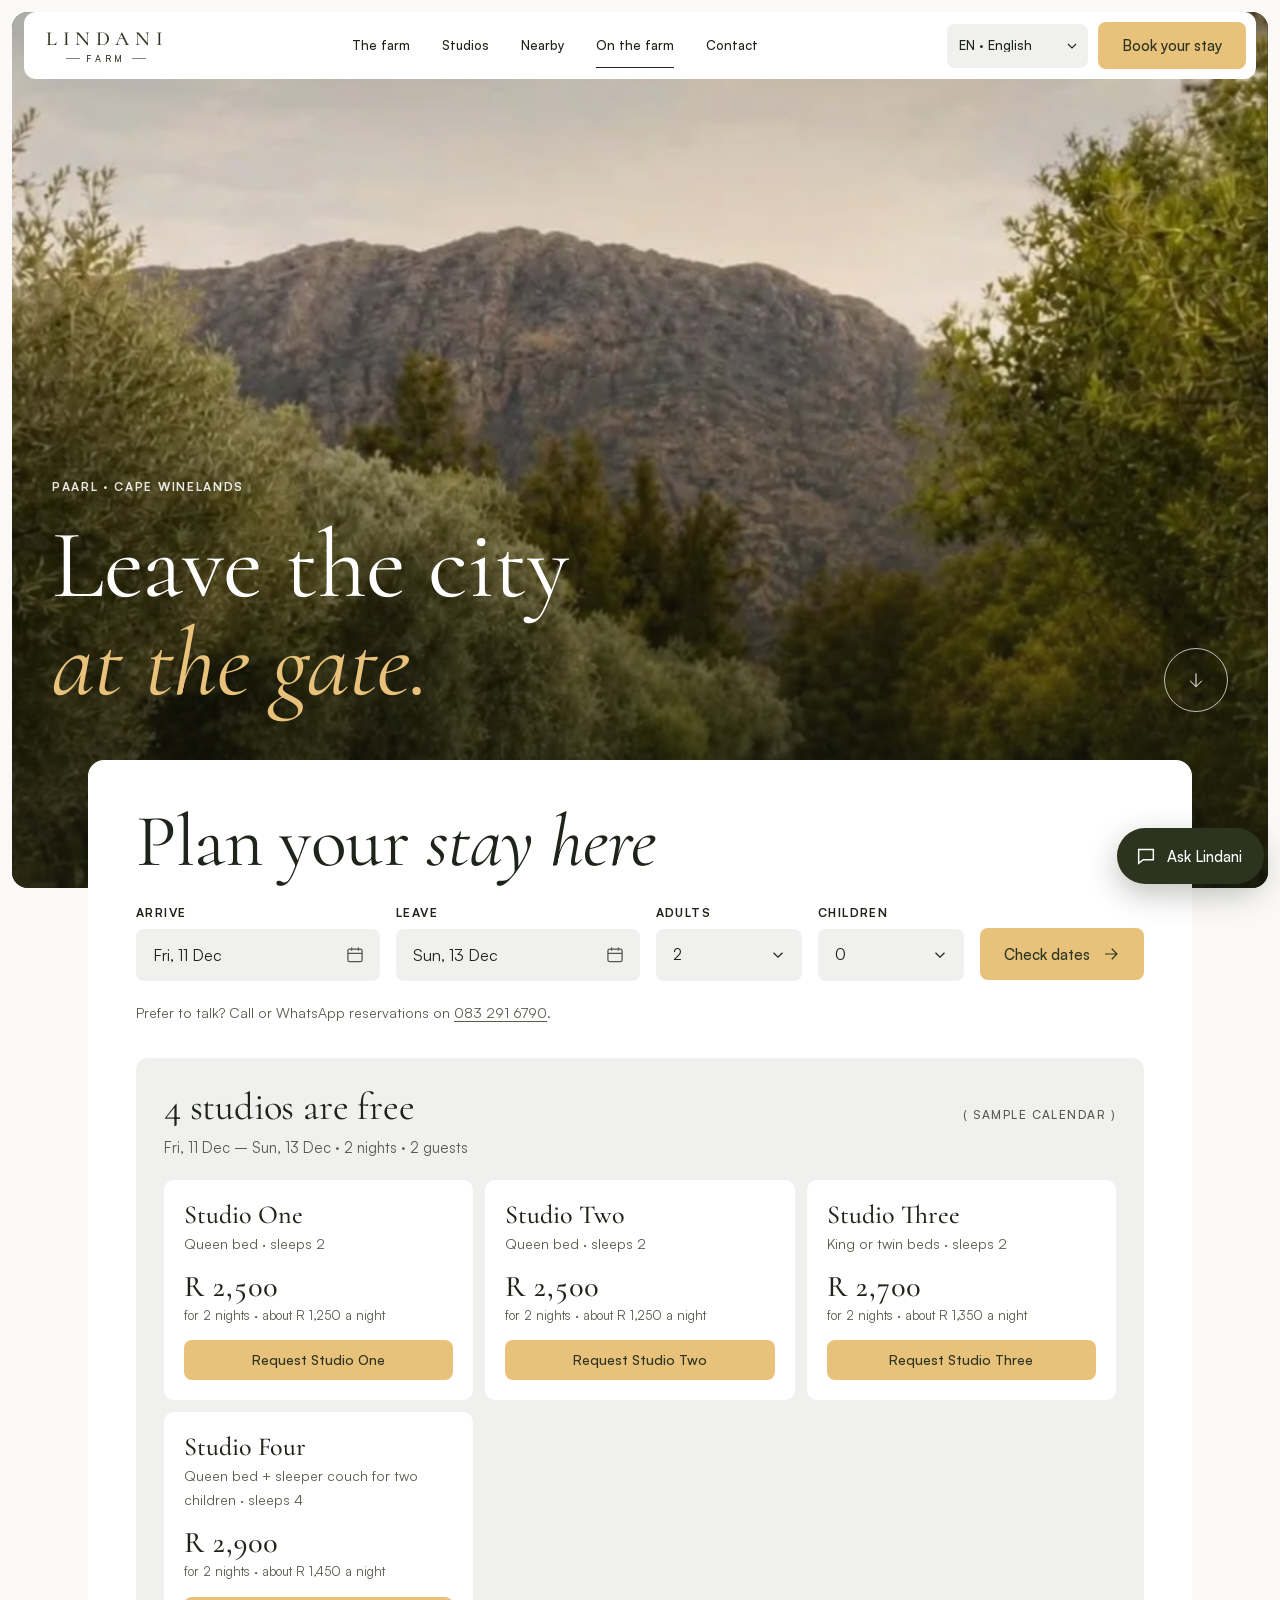
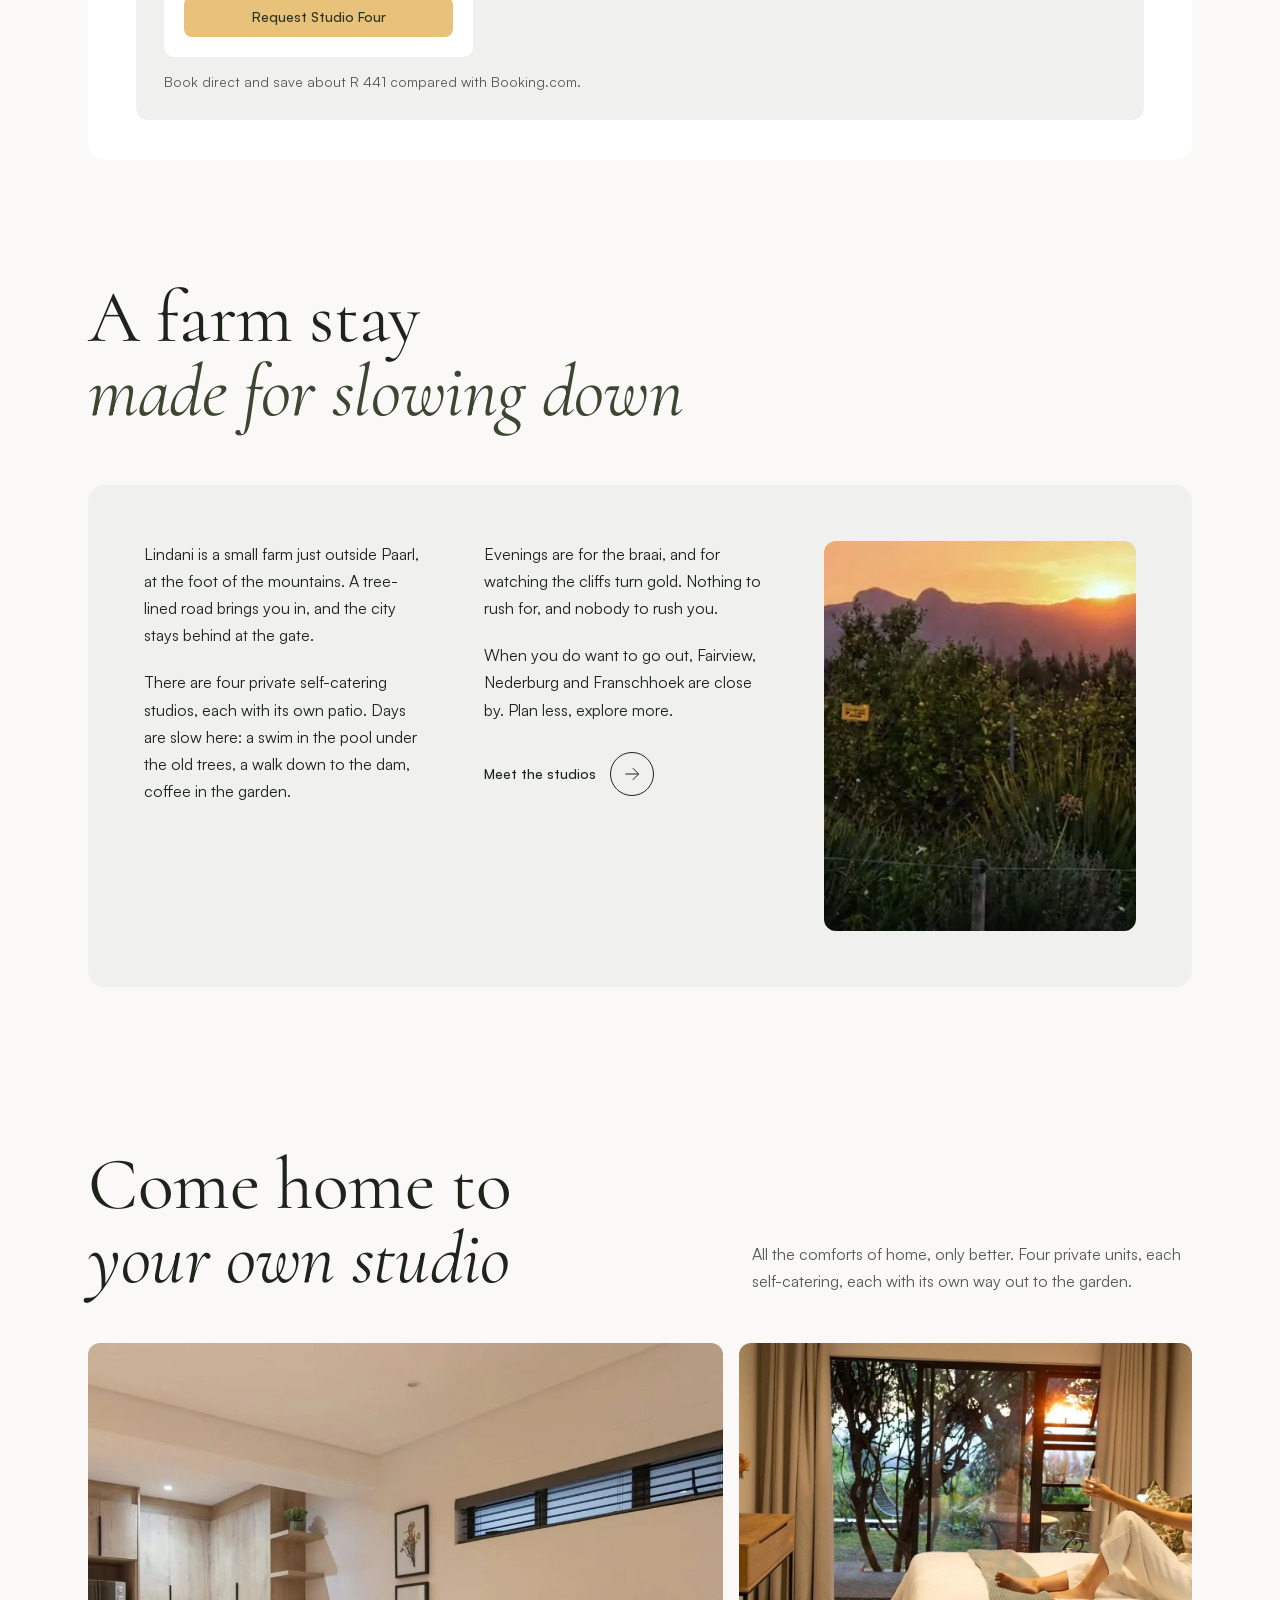
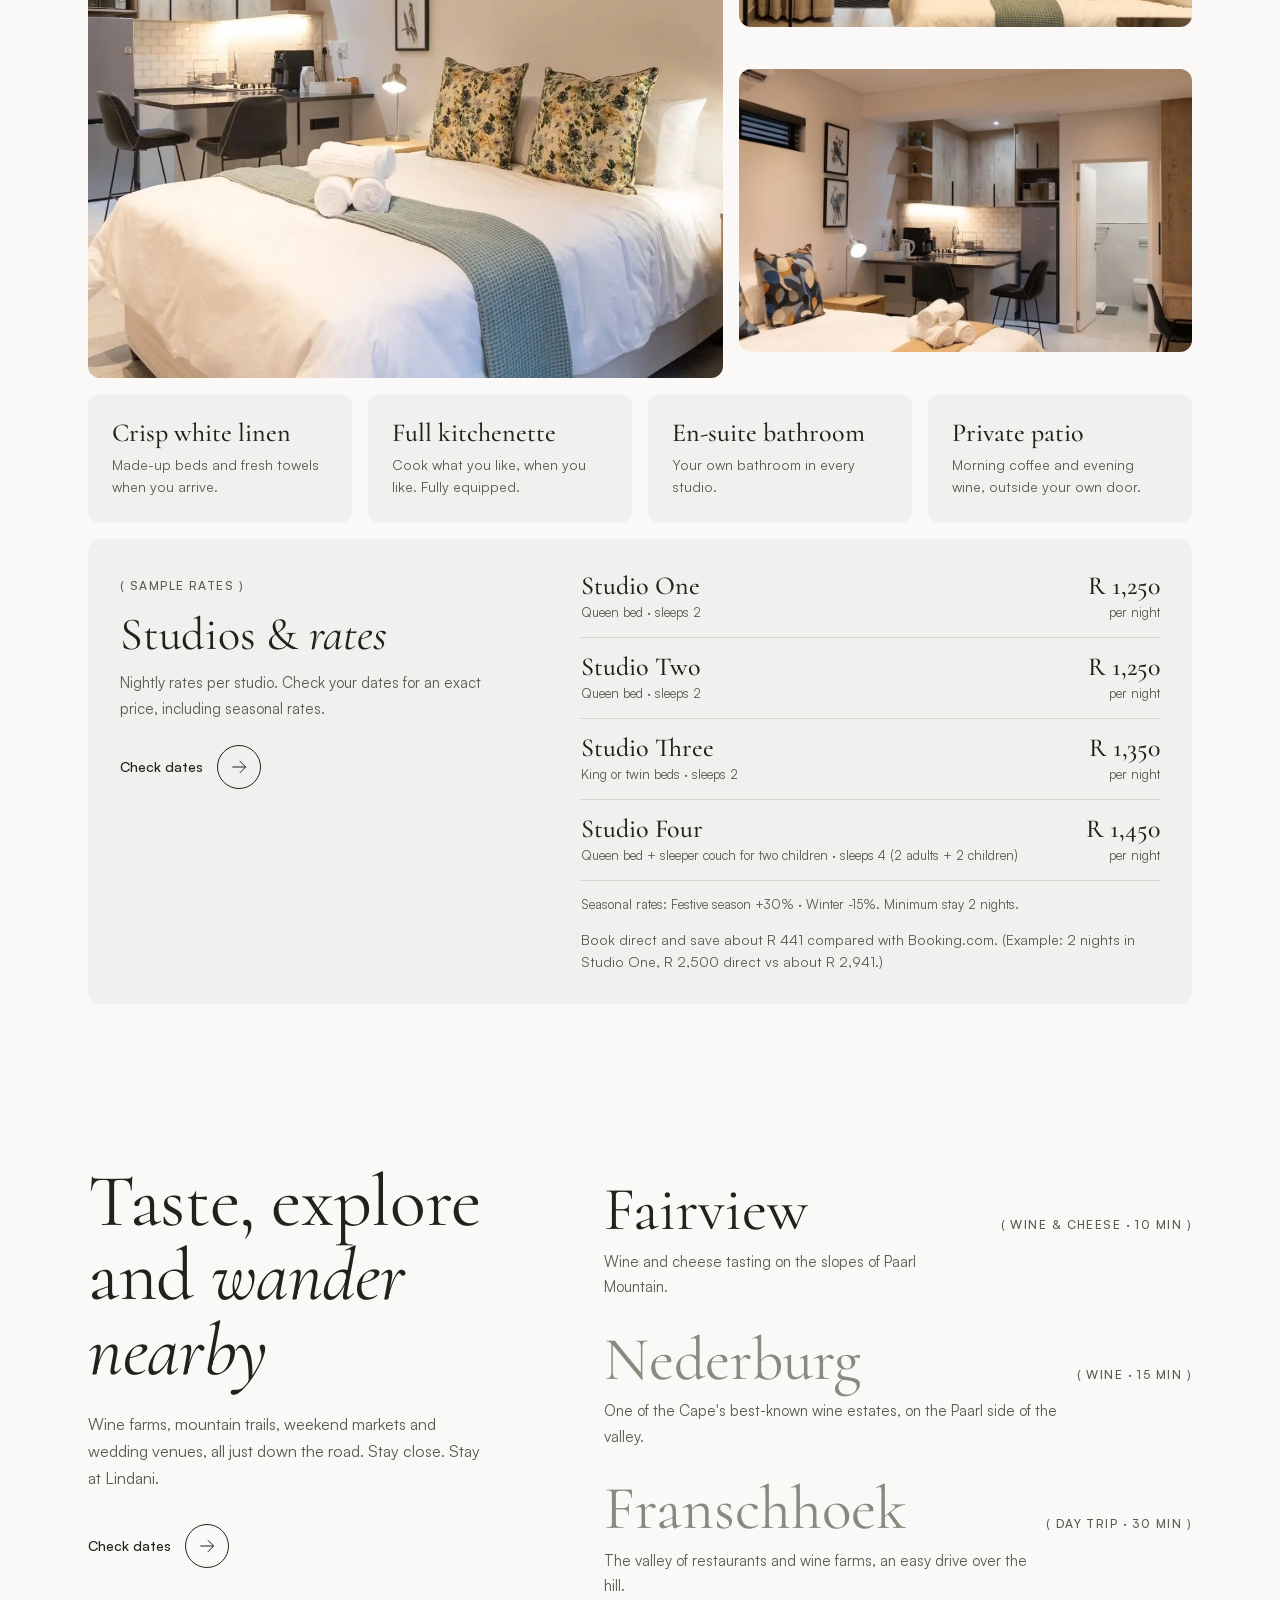
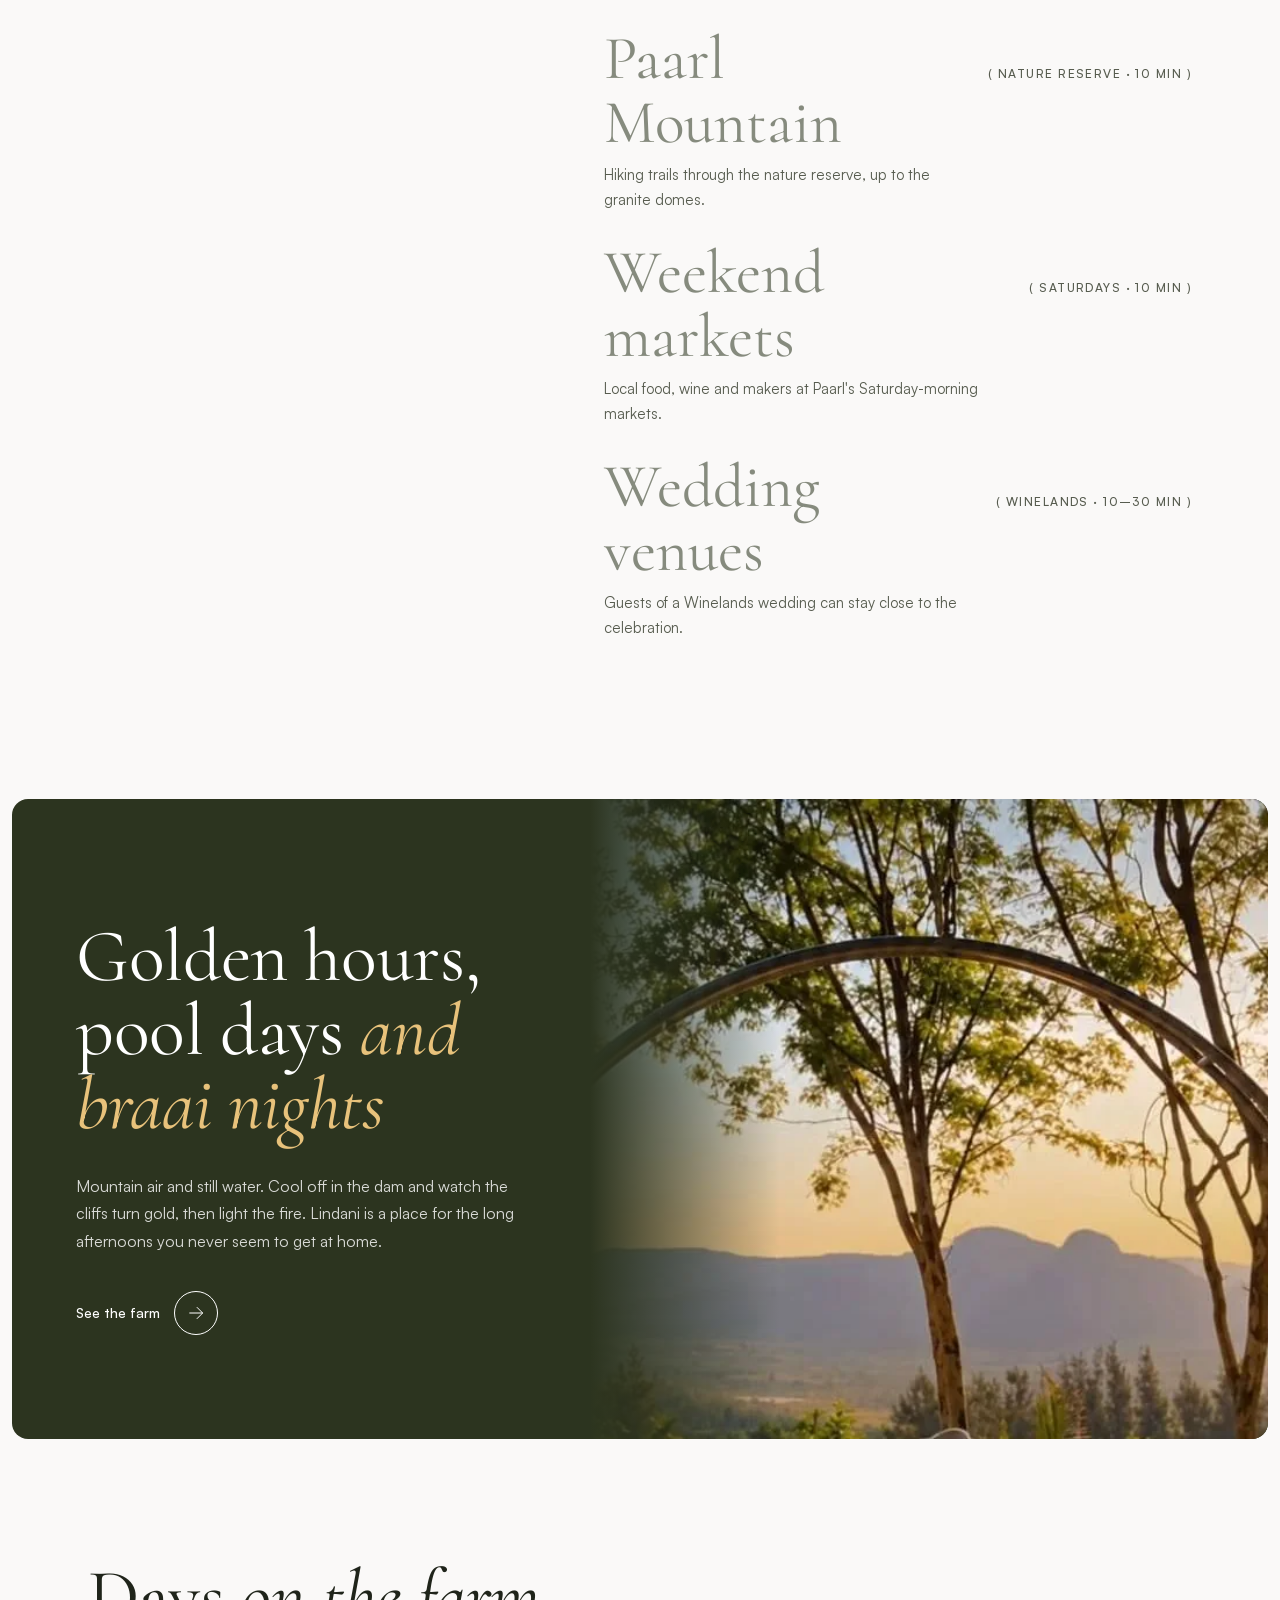
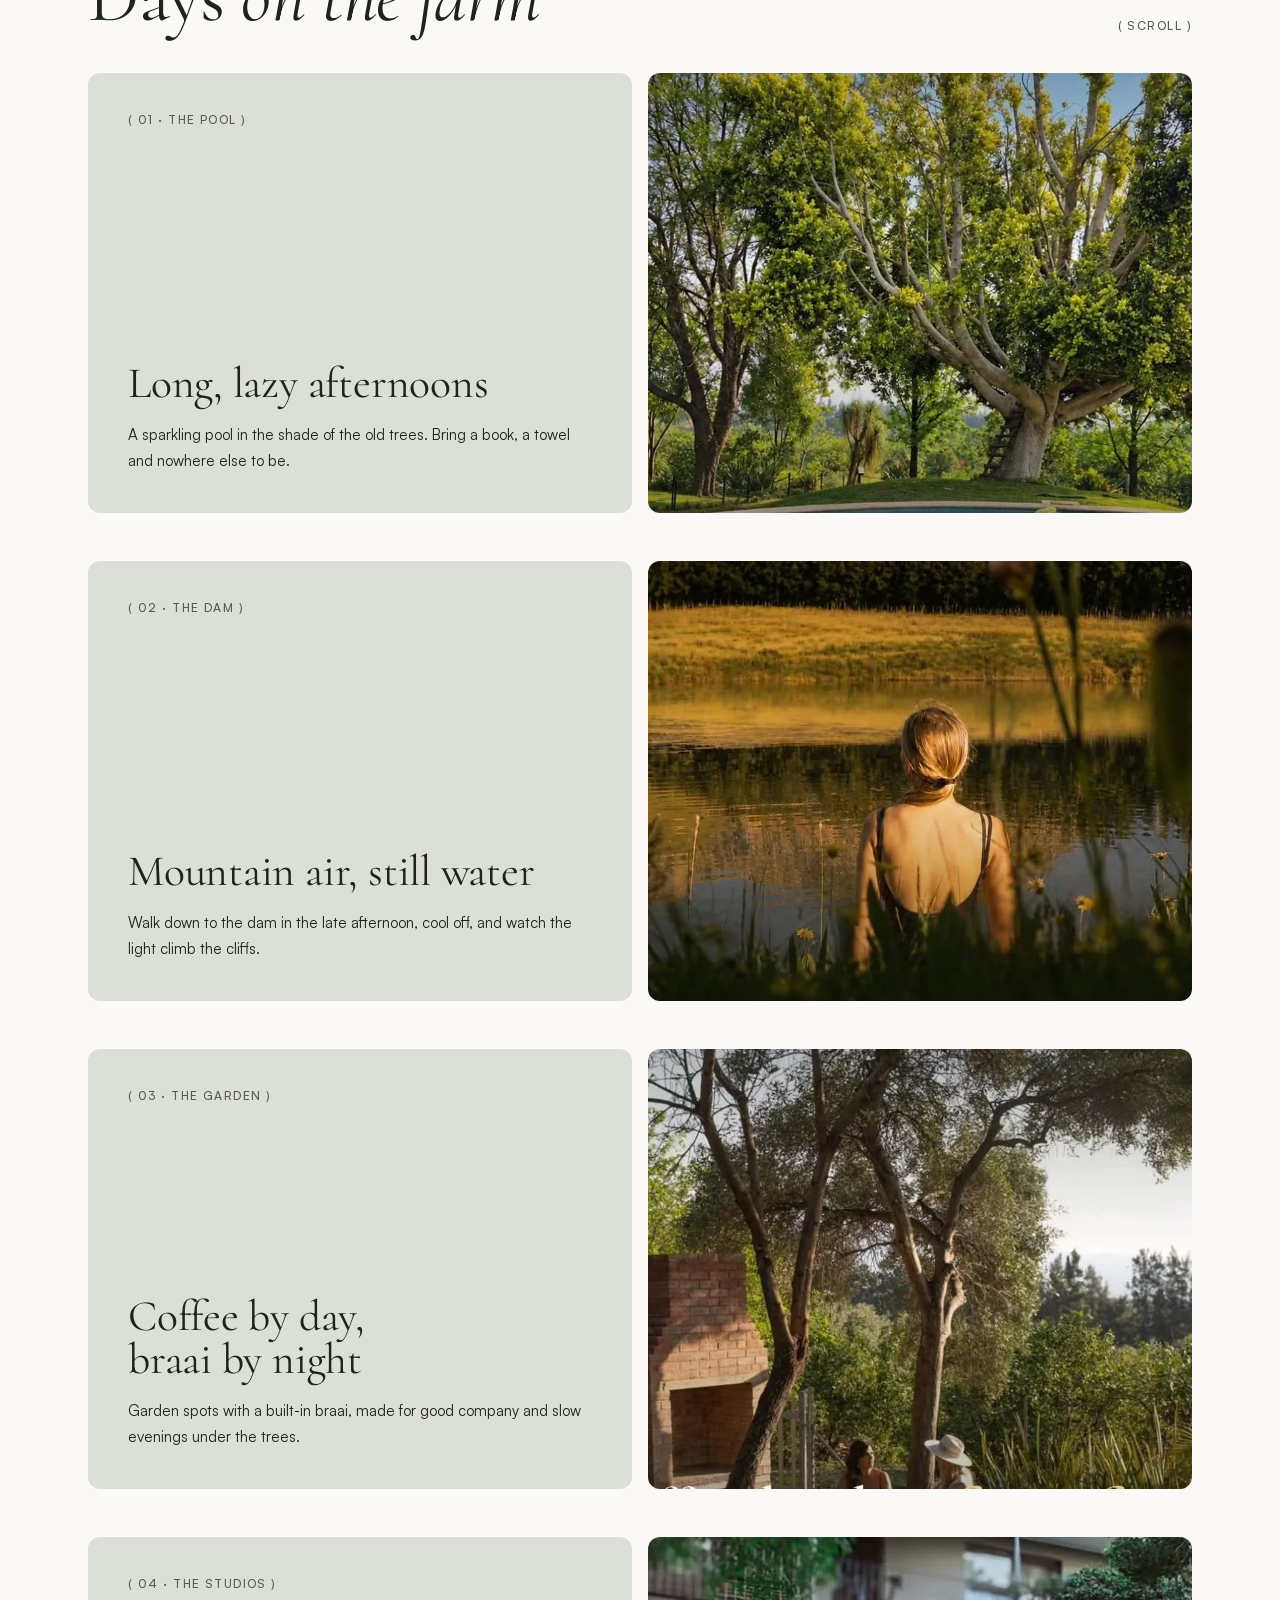
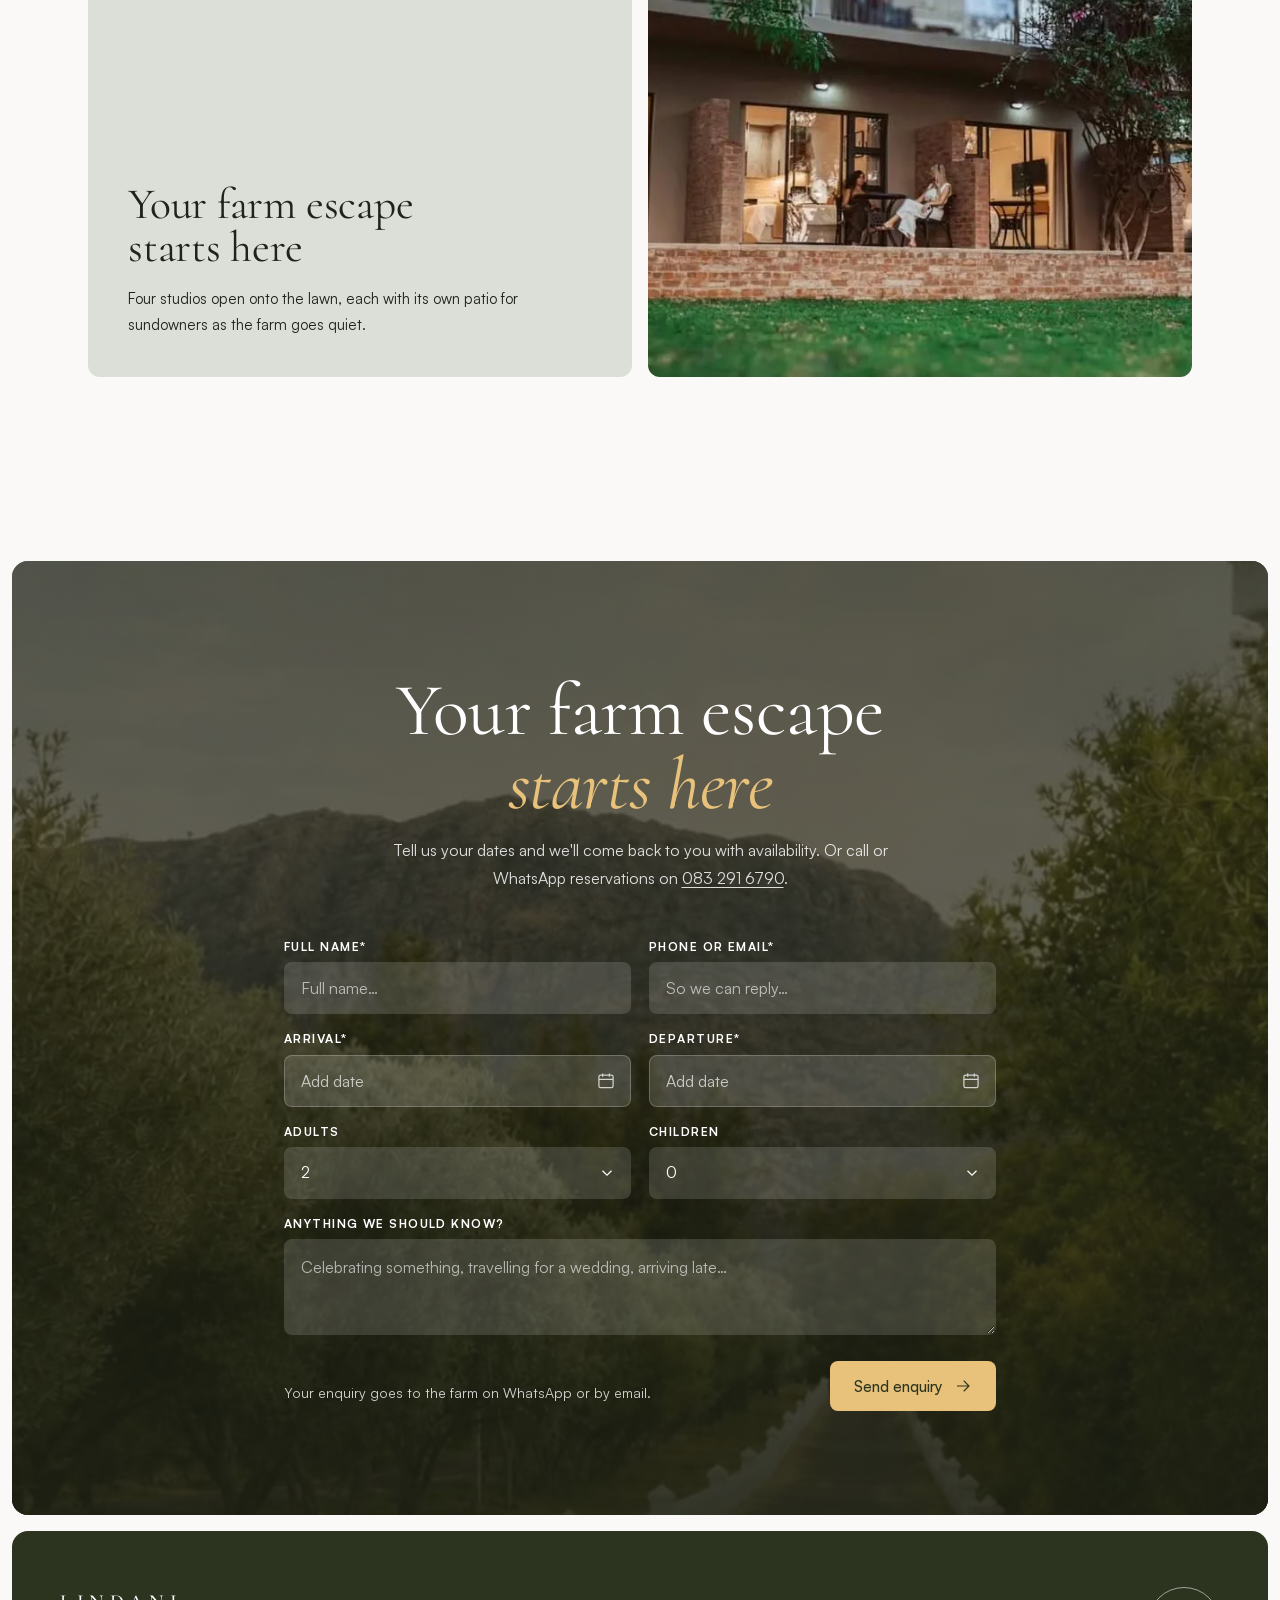
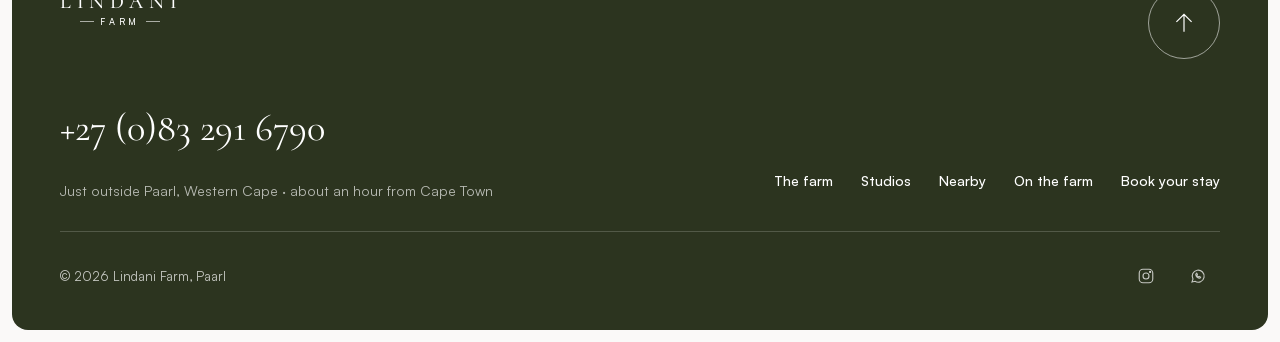
==== commit ccad477f: "Lindani Farm: design-loop round 1 fixes Round 1 critics (12): brief 1/4 pass, system 0/4, craft 1/4 " ====
--- a/sites/lindani-farm/index.html
+++ b/sites/lindani-farm/index.html
@@ -9,7 +9,7 @@
 <link rel="preload" href="assets/fonts/satoshi-500.woff2" as="font" type="font/woff2" crossorigin>
 <link rel="preconnect" href="https://fonts.googleapis.com">
 <link rel="preconnect" href="https://fonts.gstatic.com" crossorigin>
-<link rel="stylesheet" href="https://fonts.googleapis.com/css2?family=Playfair+Display:ital,wght@0,400;0,500;1,400&display=swap">
+<link rel="stylesheet" href="https://fonts.googleapis.com/css2?family=Cormorant:ital,wght@0,400;0,500;1,400&display=swap">
 <style>
 /* Satoshi (Indian Type Foundry, via Fontshare; free for commercial use), self-hosted */
 @font-face{font-family:"Satoshi";src:url("assets/fonts/satoshi-400.woff2") format("woff2");font-weight:400;font-style:normal;font-display:swap}
@@ -29,7 +29,7 @@
   --olive-2:#3c4630;
   --gold:#e8c27b;
   --gold-ink:#2c341f;
-  --serif:"Playfair Display",Georgia,"Times New Roman",serif;
+  --serif:"Cormorant",Georgia,"Times New Roman",serif;
   --sans:"Satoshi",ui-sans-serif,system-ui,-apple-system,"Segoe UI",sans-serif;
   --edge:12px;
   --r:16px;
@@ -46,7 +46,7 @@
 button,input,select,textarea{font:inherit;color:inherit}
 h1,h2,h3,p,ul,dl,dd,figure{margin:0;padding:0}
 ul{list-style:none}
-h1,h2,h3{font-family:var(--serif);font-weight:400;letter-spacing:-.01em;line-height:1.05;text-wrap:balance}
+h1,h2,h3{font-family:var(--serif);font-weight:400;letter-spacing:-.005em;line-height:1;text-wrap:balance}
 em{font-style:italic}
 :focus-visible{outline:2px solid var(--olive);outline-offset:3px}
 .hero :focus-visible,.band :focus-visible,.enquire :focus-visible,.footer :focus-visible{outline-color:var(--gold)}
@@ -58,8 +58,8 @@
 .wrap{max-width:var(--wrap);margin:0 auto;padding:0 var(--gutter)}
 .label{font:600 12px/1.4 var(--sans);letter-spacing:.14em;text-transform:uppercase}
 .tag{font:500 12px/1.2 var(--sans);letter-spacing:.12em;text-transform:uppercase;color:var(--muted);white-space:nowrap}
-.h-xl{font-size:clamp(44px,6.7vw,96px)}
-.h-l{font-size:clamp(40px,5vw,72px)}
+.h-xl{font-size:clamp(50px,7.6vw,112px)}
+.h-l{font-size:clamp(44px,5.8vw,84px)}
 .h-l em,.h-xl em{font-style:italic}
 
 /* Buttons */
@@ -73,7 +73,7 @@
 .circle-link:hover .circle{background:var(--ink);color:var(--canvas)}
 
 /* Nav: floating white bar, Grafton style */
-.nav{position:fixed;z-index:50;top:calc(var(--edge) + env(safe-area-inset-top, 0px));left:calc(var(--edge) + 12px);right:calc(var(--edge) + 12px);display:flex;align-items:center;justify-content:space-between;gap:24px;padding:10px 10px 10px 22px;background:rgba(255,255,255,.92);backdrop-filter:blur(10px);-webkit-backdrop-filter:blur(10px);border-radius:12px;transition:box-shadow .3s}
+.nav{position:fixed;z-index:50;top:calc(var(--edge) + env(safe-area-inset-top, 0px));left:calc(var(--edge) + 12px);right:calc(var(--edge) + 12px);display:flex;align-items:center;justify-content:space-between;gap:24px;padding:10px 10px 10px 22px;background:#fff;border-radius:12px;transition:box-shadow .3s}
 .nav.scrolled{box-shadow:0 6px 30px rgba(31,36,26,.08)}
 .mark{display:flex;flex-direction:column;align-items:center;justify-content:center;min-height:44px;line-height:1;color:var(--olive)}
 .mark b{font:500 20px/1 var(--serif);letter-spacing:.28em;margin-right:-.28em}
@@ -92,7 +92,7 @@
 .hero img{position:absolute;inset:0;width:100%;height:100%;object-fit:cover;object-position:50% 40%;transform:scale(1.04);animation:settle 2.4s cubic-bezier(.2,.7,.2,1) forwards}
 @keyframes settle{to{transform:scale(1)}}
 .hero::after{content:"";position:absolute;inset:0;background:linear-gradient(180deg,rgba(20,24,14,.05) 35%,rgba(20,24,14,.62) 100%)}
-.hero-inner{position:absolute;z-index:1;left:0;right:0;bottom:0;padding:0 40px 48px;display:flex;align-items:flex-end;justify-content:space-between;gap:32px}
+.hero-inner{position:absolute;z-index:1;left:0;right:0;bottom:0;padding:0 40px 176px;display:flex;align-items:flex-end;justify-content:space-between;gap:32px}
 .hero .label{opacity:.88;margin-bottom:22px}
 .hero h1{max-width:12ch}
 .hero h1 em{color:var(--gold)}
@@ -100,7 +100,8 @@
 .hero .circle:hover{background:#fff;color:var(--olive)}
 
 /* Quick enquiry under hero */
-.quick{padding:72px 0 24px}
+.quick{position:relative;z-index:2;padding:0 0 24px}
+.quick-card{margin-top:-140px;padding:44px 48px 40px;border-radius:var(--r);background:#fff}
 .quick h2{margin-bottom:28px}
 .qform{display:grid;grid-template-columns:repeat(2,minmax(0,1.25fr)) repeat(2,minmax(0,.75fr)) auto;gap:16px;align-items:start}
 .qform .field{min-width:0}
@@ -126,7 +127,7 @@
 .experience{padding:96px 0 40px}
 .experience h2{margin-bottom:56px}
 .experience h2 em{color:var(--olive-2)}
-.exp-panel{display:grid;grid-template-columns:1fr 1fr 1.1fr;gap:56px;align-items:start;padding:56px;border-radius:var(--r);background:linear-gradient(180deg,var(--canvas),var(--panel) 30%)}
+.exp-panel{display:grid;grid-template-columns:1fr 1fr 1.1fr;gap:56px;align-items:start;padding:56px;border-radius:var(--r);background:var(--panel)}
 .exp-panel p+p{margin-top:20px}
 .exp-panel .circle-link{margin-top:28px}
 .exp-panel figure{border-radius:12px;overflow:hidden;aspect-ratio:4/5}
@@ -143,7 +144,7 @@
 .studio-grid .small{aspect-ratio:16/10}
 .features{display:grid;grid-template-columns:repeat(4,1fr);gap:16px;margin-top:16px}
 .features li{padding:24px;border-radius:12px;background:var(--panel)}
-.features b{display:block;font:400 22px/1.2 var(--serif);margin-bottom:6px}
+.features b{display:block;font:500 26px/1.15 var(--serif);margin-bottom:6px}
 .features span{font-size:14px;color:var(--muted);line-height:1.6;display:block}
 
 /* Nearby: Grafton's big faint list with ( TAG ) labels */
@@ -152,11 +153,10 @@
 .nearby-intro{position:sticky;top:120px}
 .nearby-intro h2{margin-bottom:24px}
 .nearby-intro p{color:var(--muted);max-width:36ch;margin-bottom:32px}
-.places li{display:flex;align-items:baseline;gap:18px;padding:6px 0}
-.places .p-name{font:400 clamp(34px,4.4vw,60px)/1.12 var(--serif);color:var(--faint);transition:color .35s}
+.places li{display:flex;align-items:baseline;gap:18px;padding:14px 0}
+.places .p-name{font:400 clamp(38px,4.8vw,66px)/1.05 var(--serif);color:var(--faint);transition:color .35s}
 .places li.on .p-name,.places li:hover .p-name{color:var(--ink)}
-.places .p-note{display:block;max-height:0;overflow:hidden;font-size:15px;color:var(--muted);transition:max-height .45s ease,margin .45s ease}
-.places li.on .p-note{max-height:80px;margin-top:8px}
+.places .p-note{display:block;margin-top:6px;font-size:15px;color:var(--muted);max-width:44ch}
 .places li > div{flex:1 1 auto}
 
 /* Dark olive band */
@@ -177,7 +177,7 @@
 .card{position:sticky;top:104px;display:grid;grid-template-columns:1fr 1fr;gap:16px;margin-bottom:48px;transform-origin:50% 0;will-change:transform}
 .card-text{display:flex;flex-direction:column;justify-content:flex-end;min-height:440px;padding:40px;border-radius:12px;background:var(--sage)}
 .card-text .tag{margin-bottom:auto}
-.card-text h3{font-size:clamp(30px,3vw,40px);margin:0 0 16px}
+.card-text h3{font-size:clamp(34px,3.4vw,48px);margin:0 0 16px}
 .card-text p{max-width:42ch;font-size:15px}
 .card figure{border-radius:12px;overflow:hidden;background:var(--sage)}
 .card figure img{width:100%;height:100%;object-fit:cover}
@@ -192,7 +192,7 @@
 .enquire .lede{text-align:center;color:rgba(255,255,255,.84);margin:0 auto 48px;max-width:46ch}
 .eform{display:grid;grid-template-columns:1fr 1fr;gap:18px}
 .eform .full{grid-column:1/-1}
-.eform .field input,.eform .field select,.eform .field textarea{background:rgba(255,255,255,.14);color:#fff;border-color:rgba(255,255,255,.22)}
+.eform .field input,.eform .field select,.eform .field textarea{background:rgba(255,255,255,.14);color:#fff;border-color:transparent}
 .eform .field input::placeholder,.eform .field textarea::placeholder{color:rgba(255,255,255,.62)}
 .eform .field select{background-repeat:no-repeat;background-position:right 14px center;background-size:18px;background-image:url("data:image/svg+xml,%3Csvg xmlns='http://www.w3.org/2000/svg' viewBox='0 0 24 24' fill='none' stroke='%23ffffff' stroke-width='1.6'%3E%3Cpath d='m6 9 6 6 6-6'/%3E%3C/svg%3E")}
 .eform .field select option{color:var(--ink)}
@@ -213,7 +213,7 @@
 .to-top:hover{background:#fff;color:var(--olive)}
 .to-top svg{width:26px;height:26px}
 .f-mid{display:flex;justify-content:space-between;align-items:flex-end;gap:32px;flex-wrap:wrap;padding-bottom:28px;border-bottom:1px solid rgba(255,255,255,.18)}
-.f-contact a{display:block;padding:6px 0;font:400 clamp(24px,2.6vw,34px)/1.3 var(--serif)}
+.f-contact a{display:block;padding:6px 0;font:400 clamp(28px,3vw,40px)/1.2 var(--serif)}
 .f-contact a:hover{color:var(--gold)}
 .f-contact small{display:block;font-size:14px;color:rgba(255,255,255,.66);margin-top:10px}
 .f-links{display:flex;gap:4px 28px;font-size:14px;font-weight:500;flex-wrap:wrap}
@@ -259,7 +259,8 @@
   .nav .btn{padding:15px 14px;font-size:14px;white-space:nowrap}
   .nav-right{gap:4px}
   .hero{min-height:560px}
-  .hero-inner{padding:0 20px 28px}
+  .hero-inner{padding:0 20px 92px}
+  .quick-card{margin-top:-64px;padding:28px 20px 24px}
   .hero .circle{display:none}
   .quick{padding:48px 0 8px}
   .qform{gap:14px 12px}
@@ -275,7 +276,8 @@
   .features{grid-template-columns:1fr}
   .features li{padding:20px}
   .nearby{padding:80px 0 24px}
-  .places li{flex-wrap:wrap;gap:4px 12px}
+  .places li{gap:12px;padding:12px 0}
+  .places .tag{white-space:normal;text-align:right;max-width:8.5em;line-height:1.35}
   .band{margin-top:64px}
   .band-inner{grid-template-columns:1fr;min-height:0}
   .band figure{position:relative;inset:auto;aspect-ratio:4/3}
@@ -338,8 +340,8 @@
   </section>
 
   <section class="quick" data-piece="1" id="quick" aria-labelledby="quick-title">
-    <div class="wrap">
-      <h2 id="quick-title" class="h-l" data-i18n="quick_title">Plan your stay here</h2>
+    <div class="wrap"><div class="quick-card">
+      <h2 id="quick-title" class="h-l" data-i18n-html="quick_title">Plan your <em>stay here</em></h2>
       <form class="qform" id="qform" novalidate aria-describedby="qnote">
         <div class="field"><label for="q-from">Arrive</label><input id="q-from" name="from" type="date" required></div>
         <div class="field"><label for="q-to">Leave</label><input id="q-to" name="to" type="date" required></div>
@@ -349,9 +351,9 @@
           <svg width="18" height="18" viewBox="0 0 24 24" fill="none" stroke="currentColor" stroke-width="1.5" aria-hidden="true"><path d="M4 12h16M13 5l7 7-7 7"/></svg>
         </button>
       </form>
-      <p class="form-note" id="qnote" role="status">Sample calendar and rates for now. Prefer to talk? Call or WhatsApp reservations on <a href="tel:+27832916790">083 291 6790</a>.</p>
+      <p class="form-note" id="qnote" role="status">Prefer to talk? Call or WhatsApp reservations on <a href="tel:+27832916790">083 291 6790</a>.</p>
       <div class="avail-out" id="avail-out" aria-live="polite"></div>
-    </div>
+    </div></div>
   </section>
 
   <section class="experience" data-piece="2" id="experience" aria-labelledby="exp-title">
@@ -393,13 +395,14 @@
       </ul>
       <div class="rates" id="rates" aria-labelledby="rates-title">
         <div class="rates-head">
-          <span class="demo-badge">Sample rates · to be confirmed</span>
-          <h3 id="rates-title" data-i18n="rates_title">Studios &amp; rates</h3>
+          <span class="tag">( Sample rates )</span>
+          <h3 id="rates-title" data-i18n-html="rates_title">Studios &amp; <em>rates</em></h3>
           <p>Nightly rates per studio. Check your dates for an exact price, including seasonal rates.</p>
-          <p class="nudge" data-nudge="example"></p>
-          <button type="button" class="btn btn-book" data-open-chat="dates"><span data-i18n="check_dates">Check dates</span> <svg width="18" height="18" viewBox="0 0 24 24" fill="none" stroke="currentColor" stroke-width="1.5" aria-hidden="true"><path d="M4 12h16M13 5l7 7-7 7"/></svg></button>
+          <a href="#quick" class="circle-link"><span data-i18n="check_dates">Check dates</span>
+            <span class="circle"><svg viewBox="0 0 24 24" fill="none" stroke="currentColor" stroke-width="1.2" aria-hidden="true"><path d="M4 12h16M13 5l7 7-7 7"/></svg></span>
+          </a>
         </div>
-        <div id="rates-list" class="rates-list"><p class="fx-small">Rates load with JavaScript. Call or WhatsApp 083 291 6790 for prices.</p></div>
+        <div><div id="rates-list" class="rates-list"><p class="fx-small">Rates load with JavaScript. Call or WhatsApp 083 291 6790 for prices.</p></div><p class="nudge" data-nudge="example"></p></div>
       </div>
     </div>
   </section>
@@ -414,12 +417,12 @@
         </a>
       </div>
       <ul class="places" id="places">
-        <li class="on"><div><span class="p-name">Fairview</span><span class="p-note">Wine and cheese tasting on the slopes of Paarl Mountain.</span></div><span class="tag">( Wine &amp; cheese )</span></li>
-        <li><div><span class="p-name">Nederburg</span><span class="p-note">One of the Cape's best-known wine estates, on the Paarl side of the valley.</span></div><span class="tag">( Wine )</span></li>
-        <li><div><span class="p-name">Franschhoek</span><span class="p-note">The valley of restaurants and wine farms, an easy drive over the hill.</span></div><span class="tag">( Day trip )</span></li>
-        <li><div><span class="p-name">Paarl Mountain</span><span class="p-note">Hiking trails through the nature reserve, up to the granite domes.</span></div><span class="tag">( Nature reserve )</span></li>
-        <li><div><span class="p-name">Weekend markets</span><span class="p-note">Local food, wine and makers around Paarl on Saturday mornings.</span></div><span class="tag">( Paarl )</span></li>
-        <li><div><span class="p-name">Wedding venues</span><span class="p-note">Guests of a Winelands wedding can stay close to the celebration.</span></div><span class="tag">( Winelands )</span></li>
+        <li class="on"><div><span class="p-name">Fairview</span><span class="p-note">Wine and cheese tasting on the slopes of Paarl Mountain.</span></div><span class="tag">( Wine &amp; cheese · 10 min )</span></li>
+        <li><div><span class="p-name">Nederburg</span><span class="p-note">One of the Cape's best-known wine estates, on the Paarl side of the valley.</span></div><span class="tag">( Wine · 15 min )</span></li>
+        <li><div><span class="p-name">Franschhoek</span><span class="p-note">The valley of restaurants and wine farms, an easy drive over the hill.</span></div><span class="tag">( Day trip · 30 min )</span></li>
+        <li><div><span class="p-name">Paarl Mountain</span><span class="p-note">Hiking trails through the nature reserve, up to the granite domes.</span></div><span class="tag">( Nature reserve · 10 min )</span></li>
+        <li><div><span class="p-name">Weekend markets</span><span class="p-note">Local food, wine and makers at Paarl's Saturday-morning markets.</span></div><span class="tag">( Saturdays · 10 min )</span></li>
+        <li><div><span class="p-name">Wedding venues</span><span class="p-note">Guests of a Winelands wedding can stay close to the celebration.</span></div><span class="tag">( Winelands · 10–30 min )</span></li>
       </ul>
     </div>
   </section>
@@ -440,7 +443,7 @@
   <section class="farm" data-piece="3" id="on-the-farm" aria-labelledby="farm-title">
     <div class="wrap">
       <div class="farm-head">
-        <h2 id="farm-title" class="h-l" data-i18n="farm_title">On the farm</h2>
+        <h2 id="farm-title" class="h-l" data-i18n-html="farm_title">Days <em>on the farm</em></h2>
         <span class="tag">( Scroll )</span>
       </div>
       <div class="stack" id="stack">
@@ -474,12 +477,11 @@
         <div class="field"><label for="e-contact">Phone or email*</label><input id="e-contact" name="contact" placeholder="So we can reply…" autocomplete="email" required></div>
         <div class="field"><label for="e-in">Arrival*</label><input id="e-in" name="arrival" type="date" required></div>
         <div class="field"><label for="e-out">Departure*</label><input id="e-out" name="departure" type="date" required></div>
-        <div class="field full"><label for="e-studios">Studios</label>
-          <select id="e-studios" name="studios"><option>1 studio</option><option>2 studios</option><option>3 studios</option><option>All 4 studios</option></select>
-        </div>
+        <div class="field"><label for="e-adults">Adults</label><select id="e-adults" name="adults"><option>1</option><option selected>2</option><option>3</option><option>4</option><option>5</option><option>6</option><option>7</option><option>8</option></select></div>
+        <div class="field"><label for="e-kids">Children</label><select id="e-kids" name="kids"><option selected>0</option><option>1</option><option>2</option><option>3</option><option>4</option></select></div>
         <div class="field full"><label for="e-msg">Anything we should know?</label><textarea id="e-msg" name="message" placeholder="Celebrating something, travelling for a wedding, arriving late…"></textarea></div>
         <div class="eform-foot">
-          <p class="form-note" id="enote" role="status">Draft site: this form doesn't send yet.</p>
+          <p class="form-note" id="enote" role="status">Your enquiry goes to the farm on WhatsApp or by email.</p>
           <button class="btn btn-book" type="submit"><span data-i18n="send_enquiry">Send enquiry</span>
             <svg width="18" height="18" viewBox="0 0 24 24" fill="none" stroke="currentColor" stroke-width="1.5" aria-hidden="true"><path d="M4 12h16M13 5l7 7-7 7"/></svg>
           </button>
@@ -500,7 +502,7 @@
   <div class="f-mid">
     <div class="f-contact">
       <a href="tel:+27832916790">+27 (0)83 291 6790</a>
-      <a href="mailto:">[email address]</a>
+      <a href="mailto:" id="f-email" hidden></a>
       <small>Just outside Paarl, Western Cape · about an hour from Cape Town</small>
     </div>
     <ul class="f-links">
@@ -577,13 +579,8 @@
     e.preventDefault();
     var r=check(this);
     if(r.first){enote.dataset.state='err';enote.textContent=r.n===1?'One field needs attention.':r.n+' fields need attention.';r.first.focus();return;}
-    sendBtn.disabled=true;sendBtn.setAttribute('aria-busy','true');
-    enote.dataset.state='';enote.textContent='Sending…';
-    setTimeout(function(){
-      sendBtn.disabled=false;sendBtn.removeAttribute('aria-busy');
-      enote.dataset.state='ok';
-      enote.innerHTML='Thank you. This draft site doesn\'t send enquiries yet. Please WhatsApp <a href="https://wa.me/27832916790" target="_blank" rel="noopener">083 291 6790</a> for now.';
-    },500);
+    enote.dataset.state='ok';enote.textContent='Almost done: choose how to send it below.';
+    document.dispatchEvent(new CustomEvent('lindani:enquiry',{detail:{name:this.elements['name'].value.trim(),contact:this.elements['contact'].value.trim(),from:this.elements['arrival'].value,to:this.elements['departure'].value,adults:+this.elements['adults'].value,kids:+this.elements['kids'].value,message:this.elements['message'].value.trim()}}));
   });
 
   // Highlight the current section in the nav
--- a/sites/lindani-farm/features.css
+++ b/sites/lindani-farm/features.css
@@ -3,15 +3,15 @@
 
 /* ---------- language switcher ---------- */
 .lang{position:relative;display:inline-flex;align-items:center}
-.lang select{height:44px;padding:0 30px 0 12px;border:1px solid var(--line);border-radius:var(--btn-r);background:#fff url("data:image/svg+xml,%3Csvg xmlns='http://www.w3.org/2000/svg' viewBox='0 0 24 24' fill='none' stroke='%231f241a' stroke-width='1.6'%3E%3Cpath d='m6 9 6 6 6-6'/%3E%3C/svg%3E") no-repeat right 8px center/16px;font:500 13px/1 var(--sans);color:var(--ink);cursor:pointer;-webkit-appearance:none;appearance:none}
+.lang select{height:44px;padding:0 30px 0 12px;border:0;border-radius:var(--btn-r);background:var(--panel) url("data:image/svg+xml,%3Csvg xmlns='http://www.w3.org/2000/svg' viewBox='0 0 24 24' fill='none' stroke='%231f241a' stroke-width='1.6'%3E%3Cpath d='m6 9 6 6 6-6'/%3E%3C/svg%3E") no-repeat right 8px center/16px;font:500 13px/1 var(--sans);color:var(--ink);cursor:pointer;-webkit-appearance:none;appearance:none}
 .lang select:focus-visible{outline:2px solid var(--olive);outline-offset:2px}
 .lang-mob{display:none}
 @media (max-width:1100px){.nav-right .lang{display:none}.nav-links.open .lang-mob{display:block;padding:12px 4px}.lang-mob select{width:100%}}
 
 /* ---------- shared bits ---------- */
-.demo-badge,.fx-badge{display:inline-block;padding:5px 10px;border-radius:999px;background:#f3e6c9;color:#5c4512;font:600 12px/1.3 var(--sans);letter-spacing:.06em;text-transform:uppercase}
-.nudge{margin-top:16px;padding:12px 14px;border-left:3px solid var(--gold);border-radius:0 8px 8px 0;background:rgba(232,194,123,.16);font-size:14px;line-height:1.5;color:var(--ink)}
-.enquire .nudge{background:rgba(232,194,123,.18);color:#fff;max-width:46ch;margin:0 auto 40px;text-align:left}
+.demo-badge,.fx-badge{display:inline-block;padding:5px 10px;border-radius:999px;background:var(--panel);color:var(--ink);font:600 12px/1.3 var(--sans);letter-spacing:.06em;text-transform:uppercase}
+.nudge{margin-top:14px;font-size:14px;line-height:1.55;color:var(--muted)}
+.enquire .nudge{color:rgba(255,255,255,.8)}
 .fx-small{font-size:13px;line-height:1.5;color:var(--muted);margin-top:10px}
 .fx-warn{margin-top:14px;font-size:14px;color:#8a3b22}
 .fx-btn{display:inline-flex;align-items:center;justify-content:center;gap:8px;min-height:44px;padding:12px 16px;border-radius:var(--btn-r);border:1px solid transparent;font:500 14px/1.2 var(--sans);cursor:pointer;text-decoration:none;transition:filter .2s,background .2s}
@@ -26,13 +26,14 @@
 
 /* ---------- rates (in the studios section) ---------- */
 .rates{margin-top:16px;padding:32px;border-radius:12px;background:var(--panel);display:grid;grid-template-columns:minmax(0,1fr) minmax(0,1.4fr);gap:24px 48px}
-.rates-head h3{font:400 clamp(28px,3vw,40px)/1.1 var(--serif);margin:12px 0 10px}
+.rates-head h3{font:400 clamp(34px,3.6vw,48px)/1.05 var(--serif);margin:12px 0 12px}
+.rates-head .circle-link{margin-top:24px}
 .rates-head p{color:var(--muted);font-size:15px;max-width:36ch}
 .rates-head .btn{margin-top:20px}
 .rate-row{display:flex;justify-content:space-between;align-items:center;gap:16px;padding:14px 0;border-bottom:1px solid var(--line)}
 .rate-row:first-child{padding-top:0}
 .rate-main{min-width:0}
-.rate-main b,.rate-price b{display:block;font:400 22px/1.2 var(--serif)}
+.rate-main b,.rate-price b{display:block;font:500 26px/1.15 var(--serif)}
 .rate-main span,.rate-price span{display:block;font-size:13px;color:var(--muted)}
 .rate-price{text-align:right;flex:none;font-variant-numeric:tabular-nums}
 .rate-foot{margin-top:12px;font-size:13px;color:var(--muted)}
@@ -51,7 +52,7 @@
 .fx-head{display:flex;align-items:center;gap:12px;padding:14px 12px 14px 16px;background:var(--olive);color:#fff}
 .fx-head > div{flex:1;min-width:0}
 .fx-avatar{display:grid;place-items:center;width:38px;height:38px;flex:none;border-radius:50%;background:var(--gold);color:var(--olive);font:500 18px/1 var(--serif)}
-.fx-title{font:400 19px/1.2 var(--serif);margin:0;text-wrap:balance}
+.fx-title{font:500 22px/1.15 var(--serif);margin:0;text-wrap:balance}
 .fx-sub{font-size:12px;color:rgba(255,255,255,.78);margin:2px 0 0}
 .fx-close{display:grid;place-items:center;width:44px;height:44px;flex:none;border:0;border-radius:10px;background:transparent;color:#fff;cursor:pointer}
 .fx-close:hover{background:rgba(255,255,255,.12)}
@@ -123,14 +124,15 @@
 /* ---------- availability results (under "Plan your stay here") ---------- */
 .avail-out:empty{display:none}
 .avail-out{margin-top:28px;padding:28px;border-radius:12px;background:var(--panel)}
-.avail-title{font:400 clamp(26px,2.6vw,34px)/1.15 var(--serif)}
+.avail-title{font:400 clamp(30px,3vw,40px)/1.1 var(--serif)}
+.avail-top{display:flex;justify-content:space-between;align-items:baseline;gap:12px;flex-wrap:wrap}
 .avail-meta{margin-top:6px;color:var(--muted);font-size:15px}
 .avail-list{list-style:none;margin:20px 0 0;padding:0;display:grid;grid-template-columns:repeat(auto-fill,minmax(240px,1fr));gap:12px}
 .avail-card{display:flex;flex-direction:column;gap:14px;padding:20px;border-radius:10px;background:#fff}
-.avail-name{display:block;font:400 22px/1.2 var(--serif)}
+.avail-name{display:block;font:500 26px/1.15 var(--serif)}
 .avail-sub{display:block;font-size:14px;color:var(--muted);margin-top:2px}
 .avail-price{margin-top:auto}
-.avail-price b{display:block;font:400 26px/1.2 var(--serif);font-variant-numeric:tabular-nums}
+.avail-price b{display:block;font:500 30px/1.15 var(--serif);font-variant-numeric:tabular-nums}
 .avail-price span{display:block;font-size:13px;color:var(--muted)}
 .avail-btn{justify-content:center;padding:13px 16px;font-size:14px}
 .avail-link{text-decoration:underline;text-underline-offset:3px;display:inline-block;padding:10px 0}
@@ -160,7 +162,7 @@
 .dp-nav:hover:not(:disabled){border-color:var(--ink)}
 .dp-nav:disabled{opacity:.3;cursor:default}
 .dp-months{display:grid;gap:28px;margin-top:8px}
-.dp-mname{text-align:center;font:400 19px/1.3 var(--serif);margin:4px 0 8px}
+.dp-mname{text-align:center;font:500 22px/1.2 var(--serif);margin:4px 0 8px}
 .dp-days{display:grid;grid-template-columns:repeat(7,minmax(0,1fr));row-gap:2px}
 .dp-dow{text-align:center;font:600 12px/2 var(--sans);color:var(--muted)}
 .dp-day{position:relative;height:42px;border:0;background:transparent;color:var(--ink);font:500 15px/1 var(--sans);font-variant-numeric:tabular-nums;cursor:pointer;border-radius:999px}
@@ -184,3 +186,13 @@
 @keyframes dp-up{from{transform:translateY(24px);opacity:0}to{transform:none;opacity:1}}
 html.dp-lock,html.dp-lock body{overflow:hidden}
 @media (prefers-reduced-motion:reduce){.dp-pop.dp-sheet{animation:none}}
+
+/* ---------- enquiry hand-off (closing form) ---------- */
+.enq-send{grid-column:1/-1;margin-top:8px;padding:20px;border-radius:12px;background:rgba(255,255,255,.1)}
+.enq-send p{color:rgba(255,255,255,.86);font-size:15px}
+.enq-send .fx-small{color:rgba(255,255,255,.72)}
+.enq-send .fx-btn-wa{background:var(--gold);color:var(--gold-ink)}
+.enq-send .fx-btn-ghost{background:transparent;border-color:rgba(255,255,255,.4);color:#fff}
+.enq-send .fx-btn-ghost:hover{border-color:#fff}
+.enq-send .fx-copy{color:var(--ink)}
+.enq-send[hidden]{display:none}
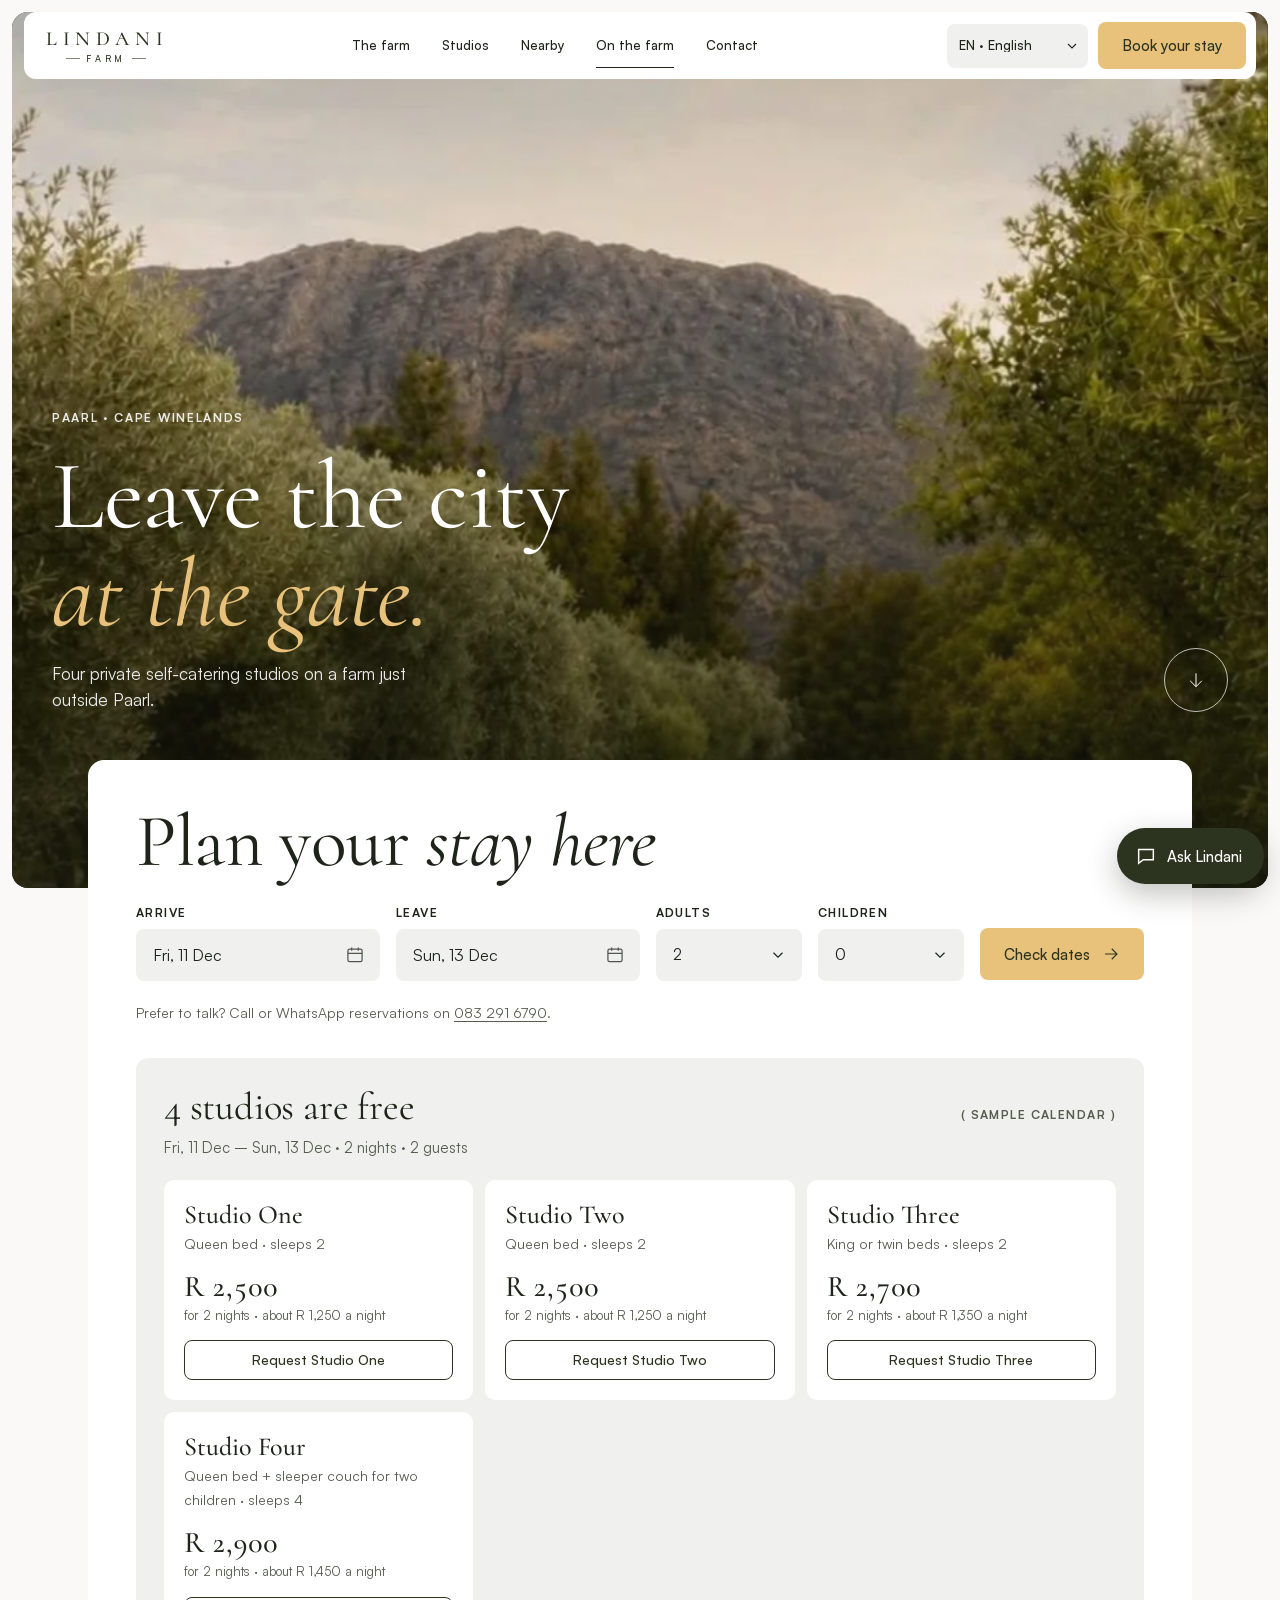
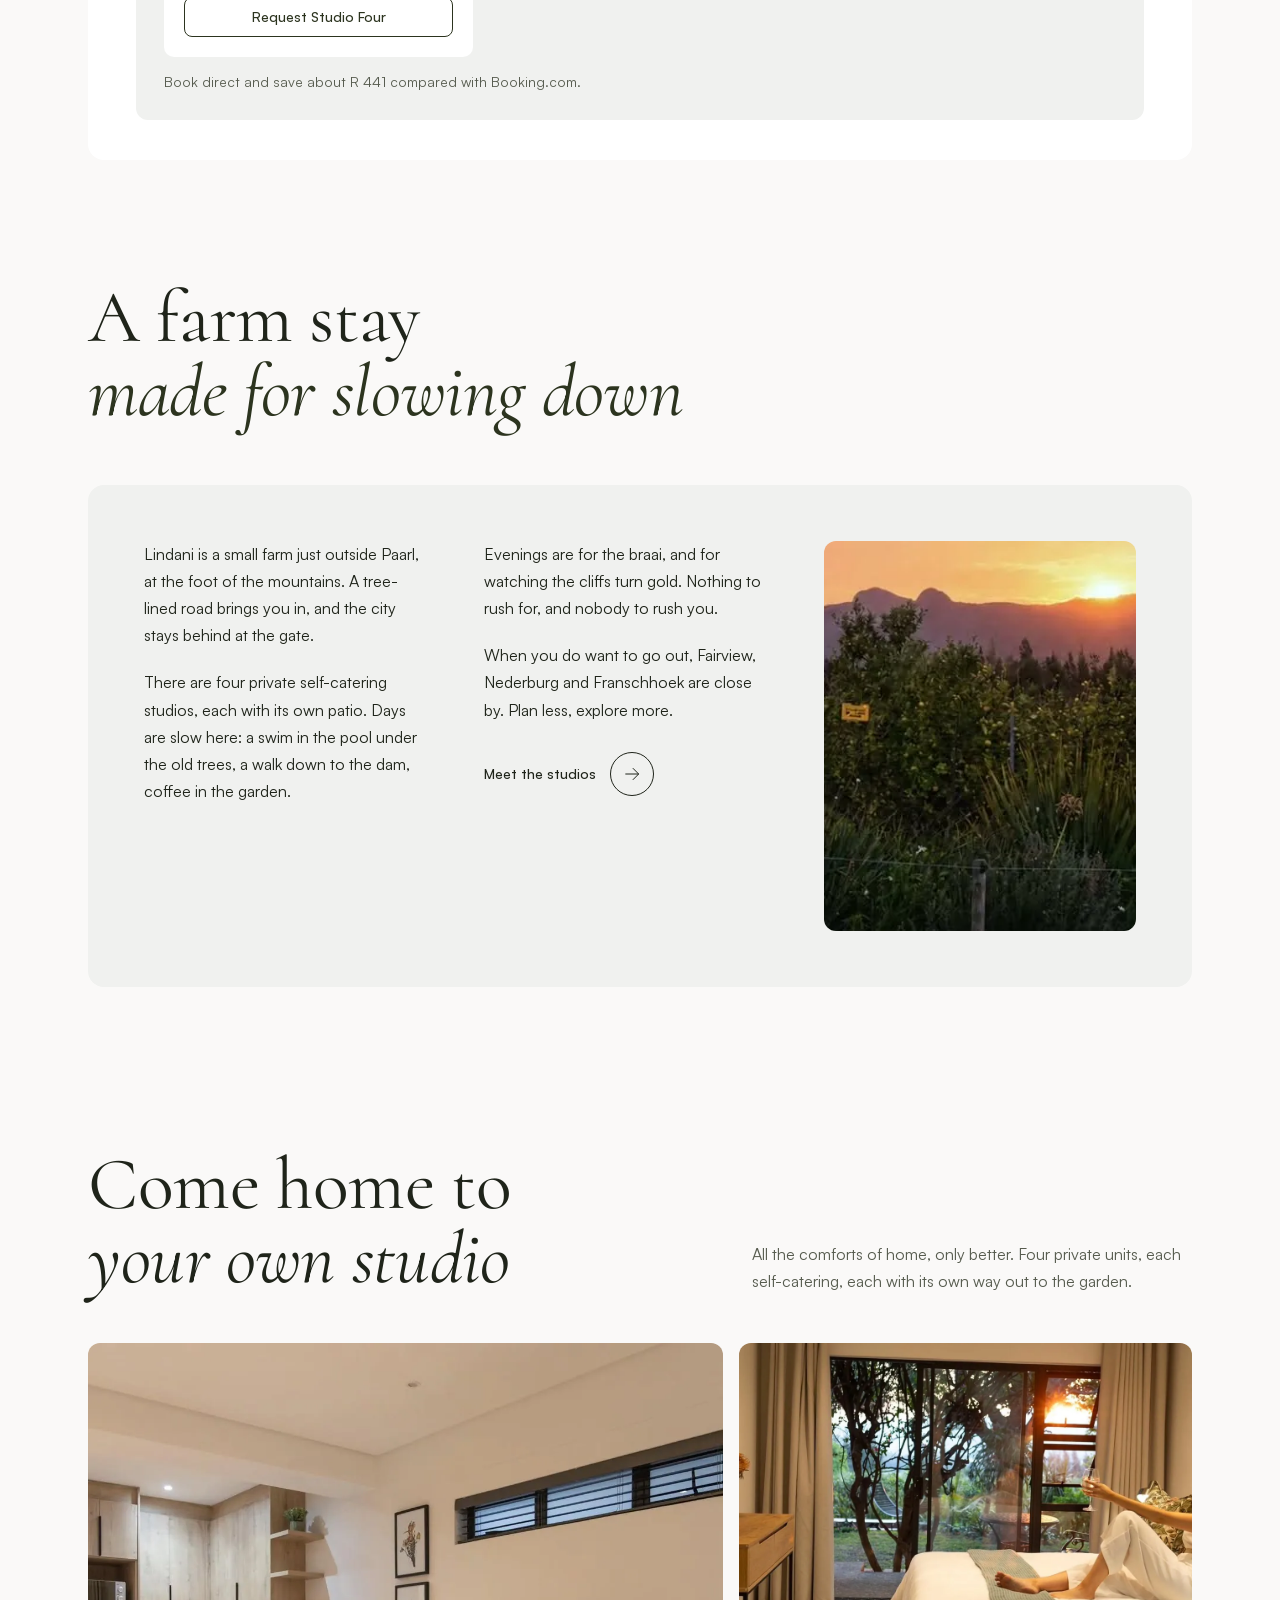
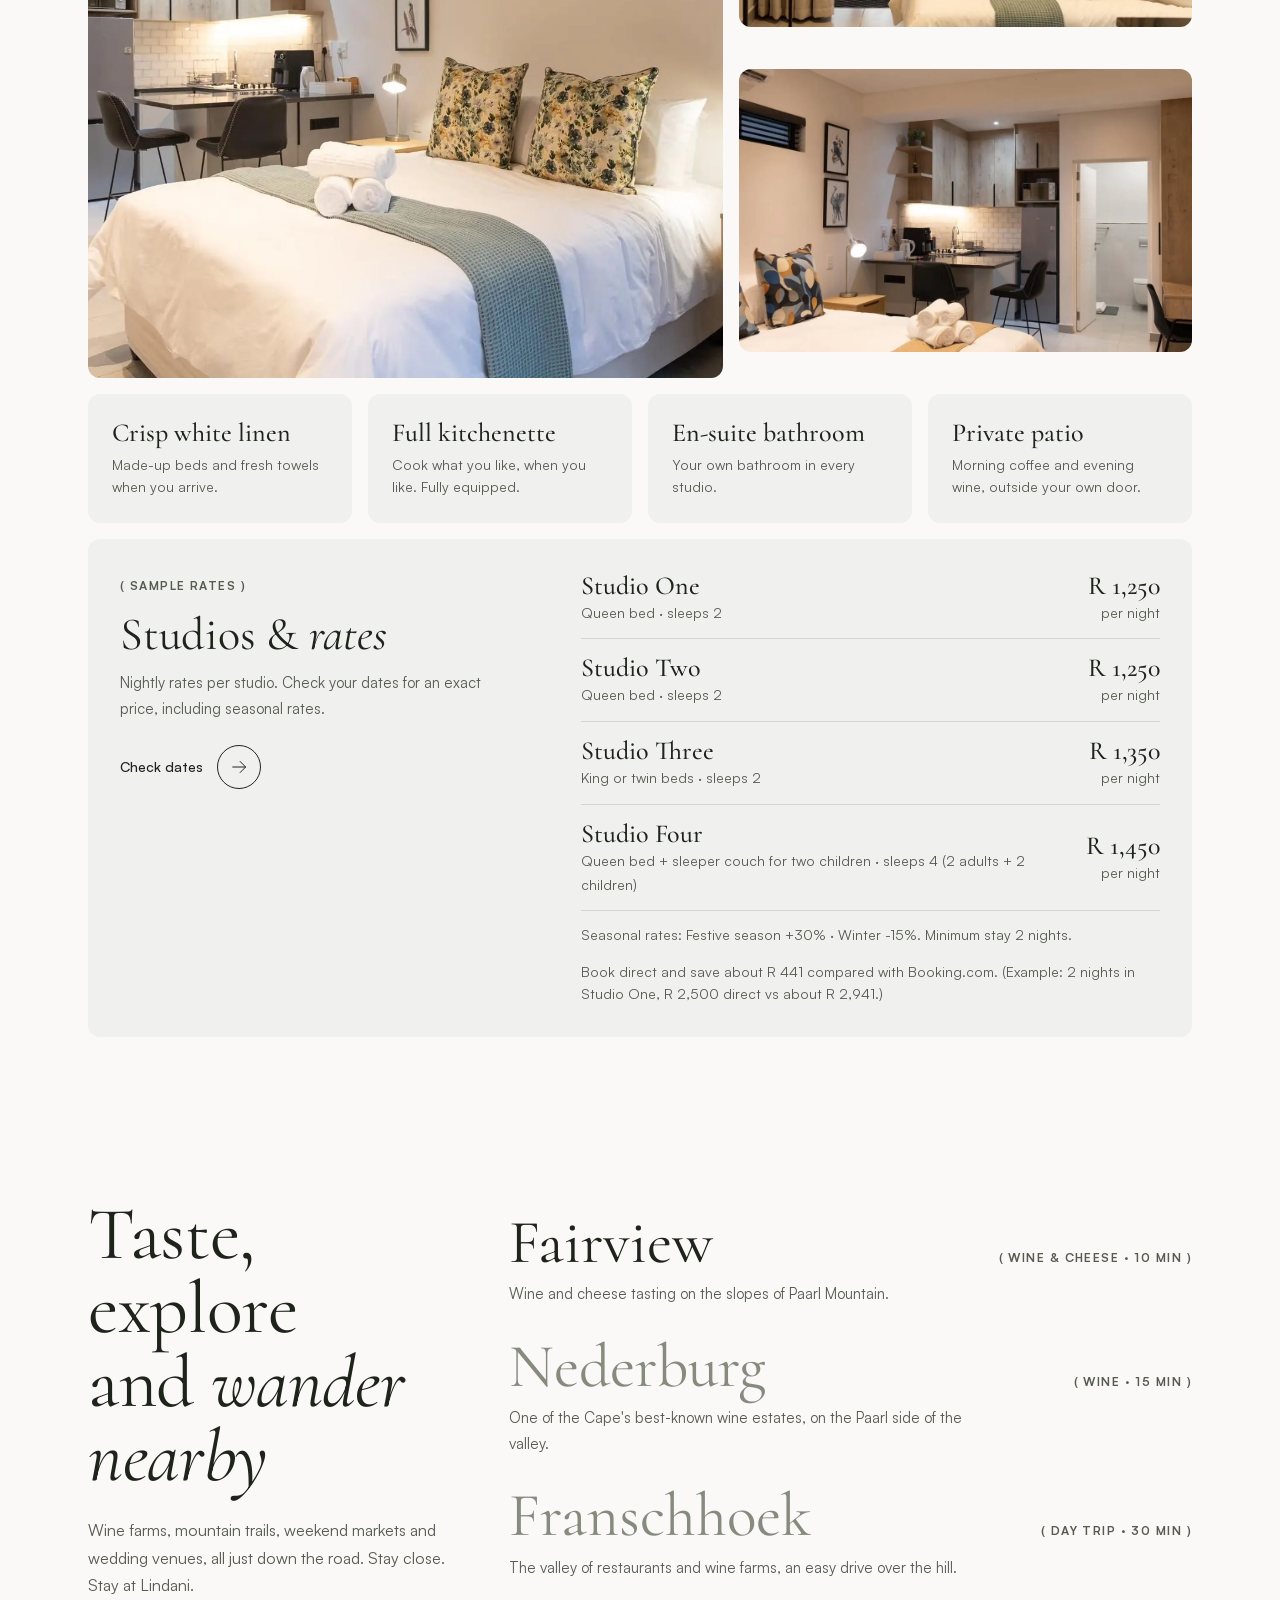
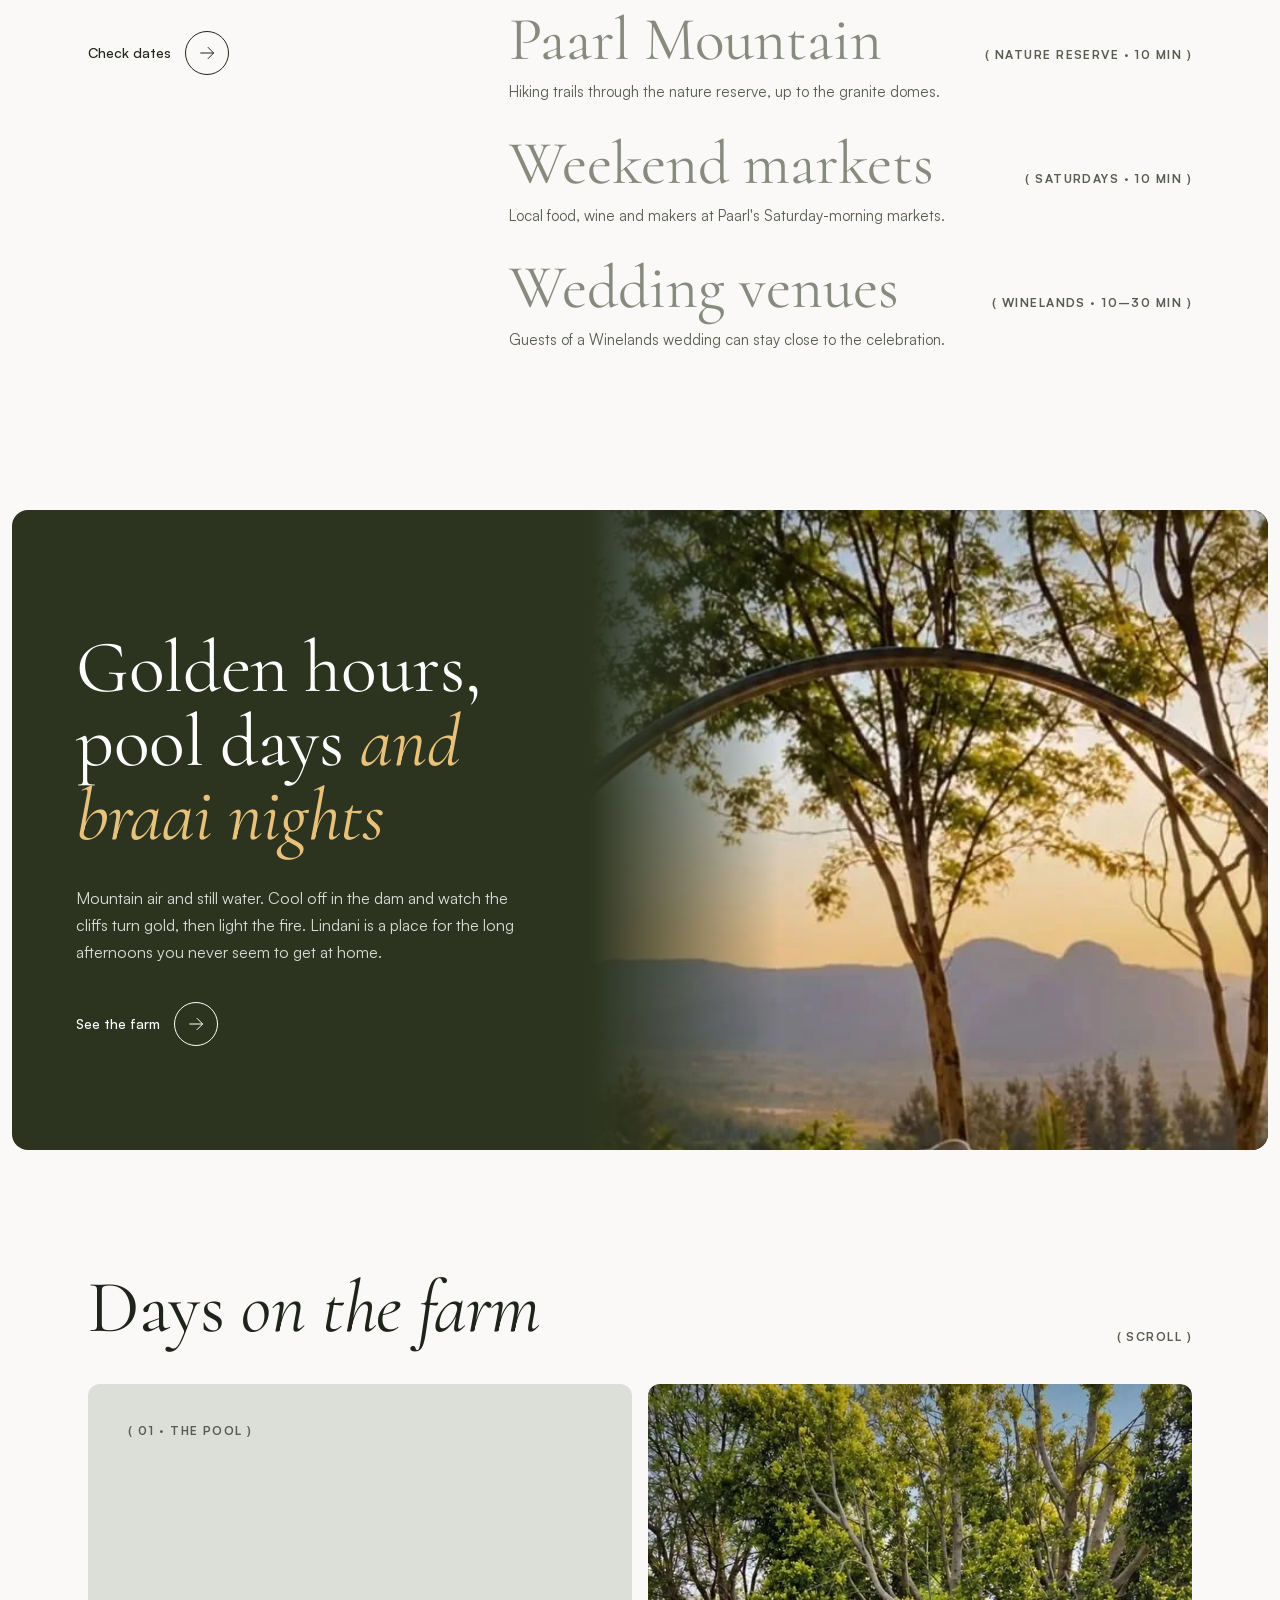
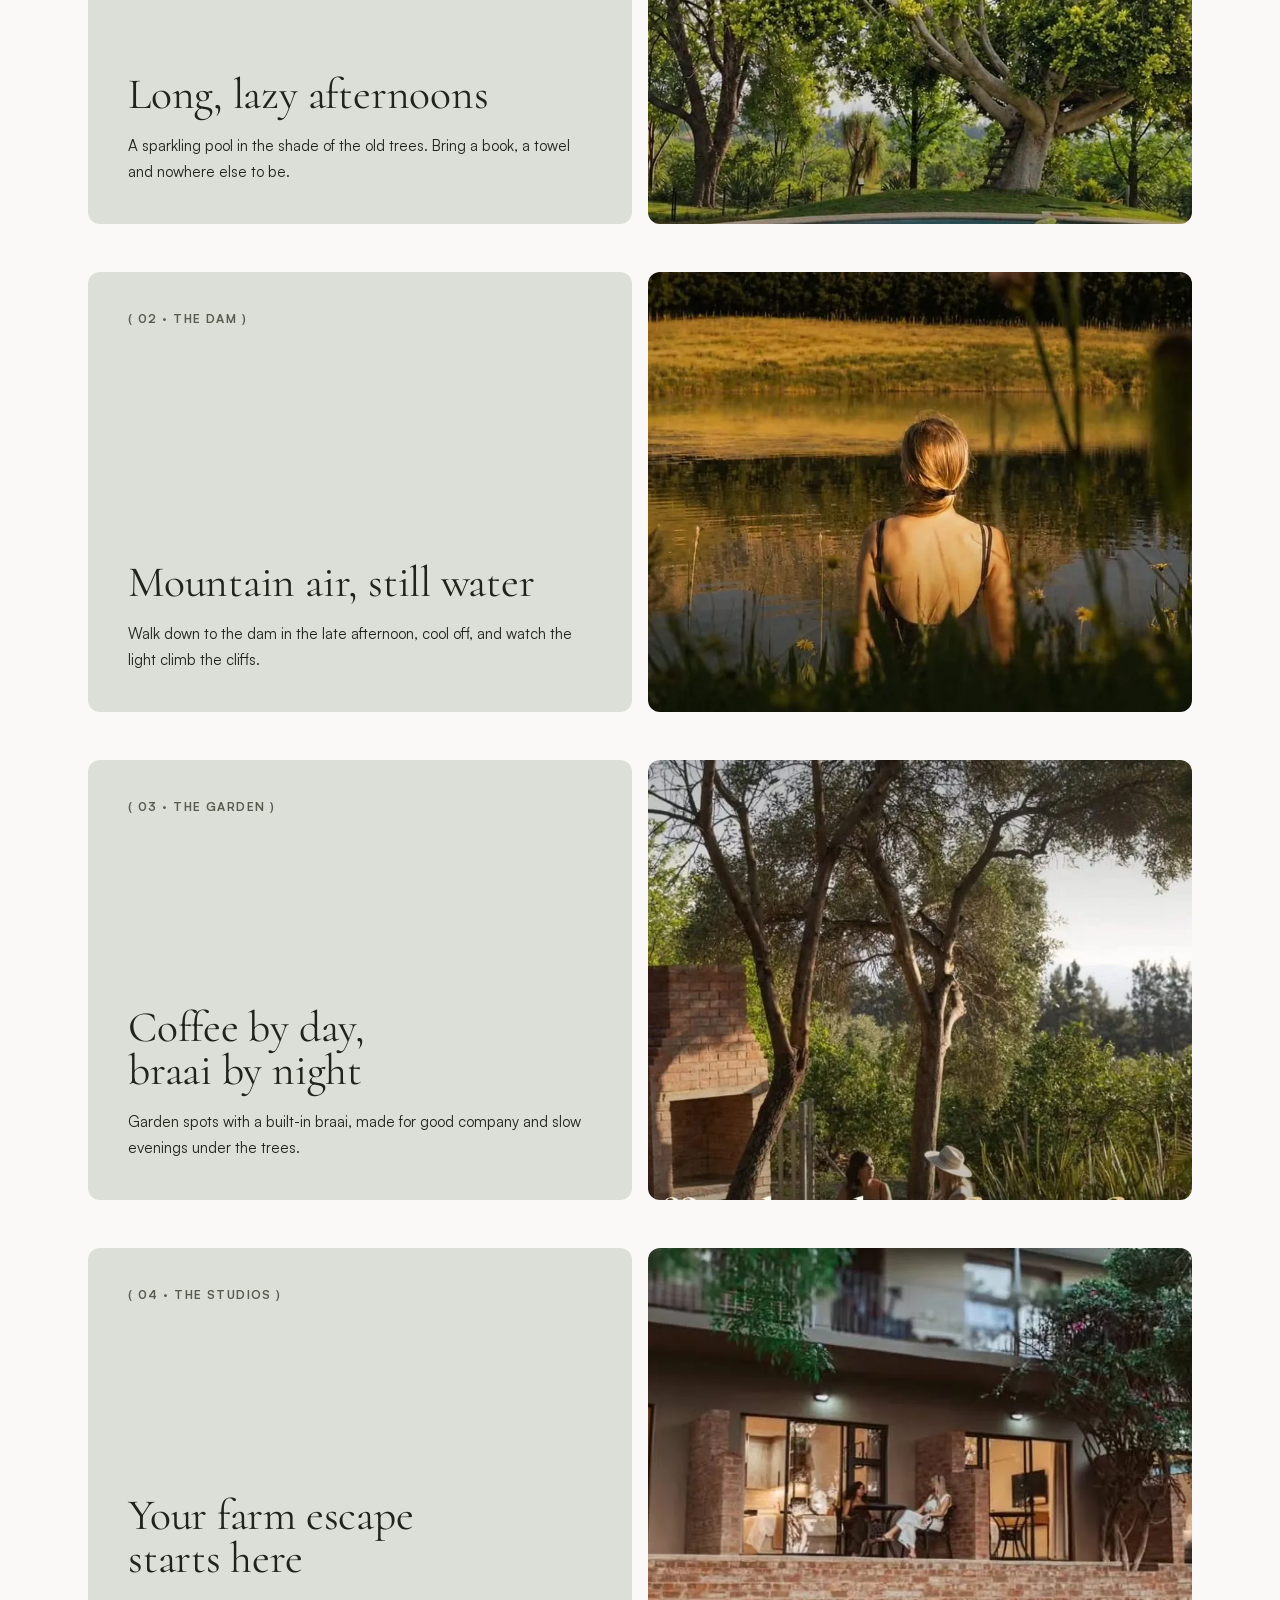
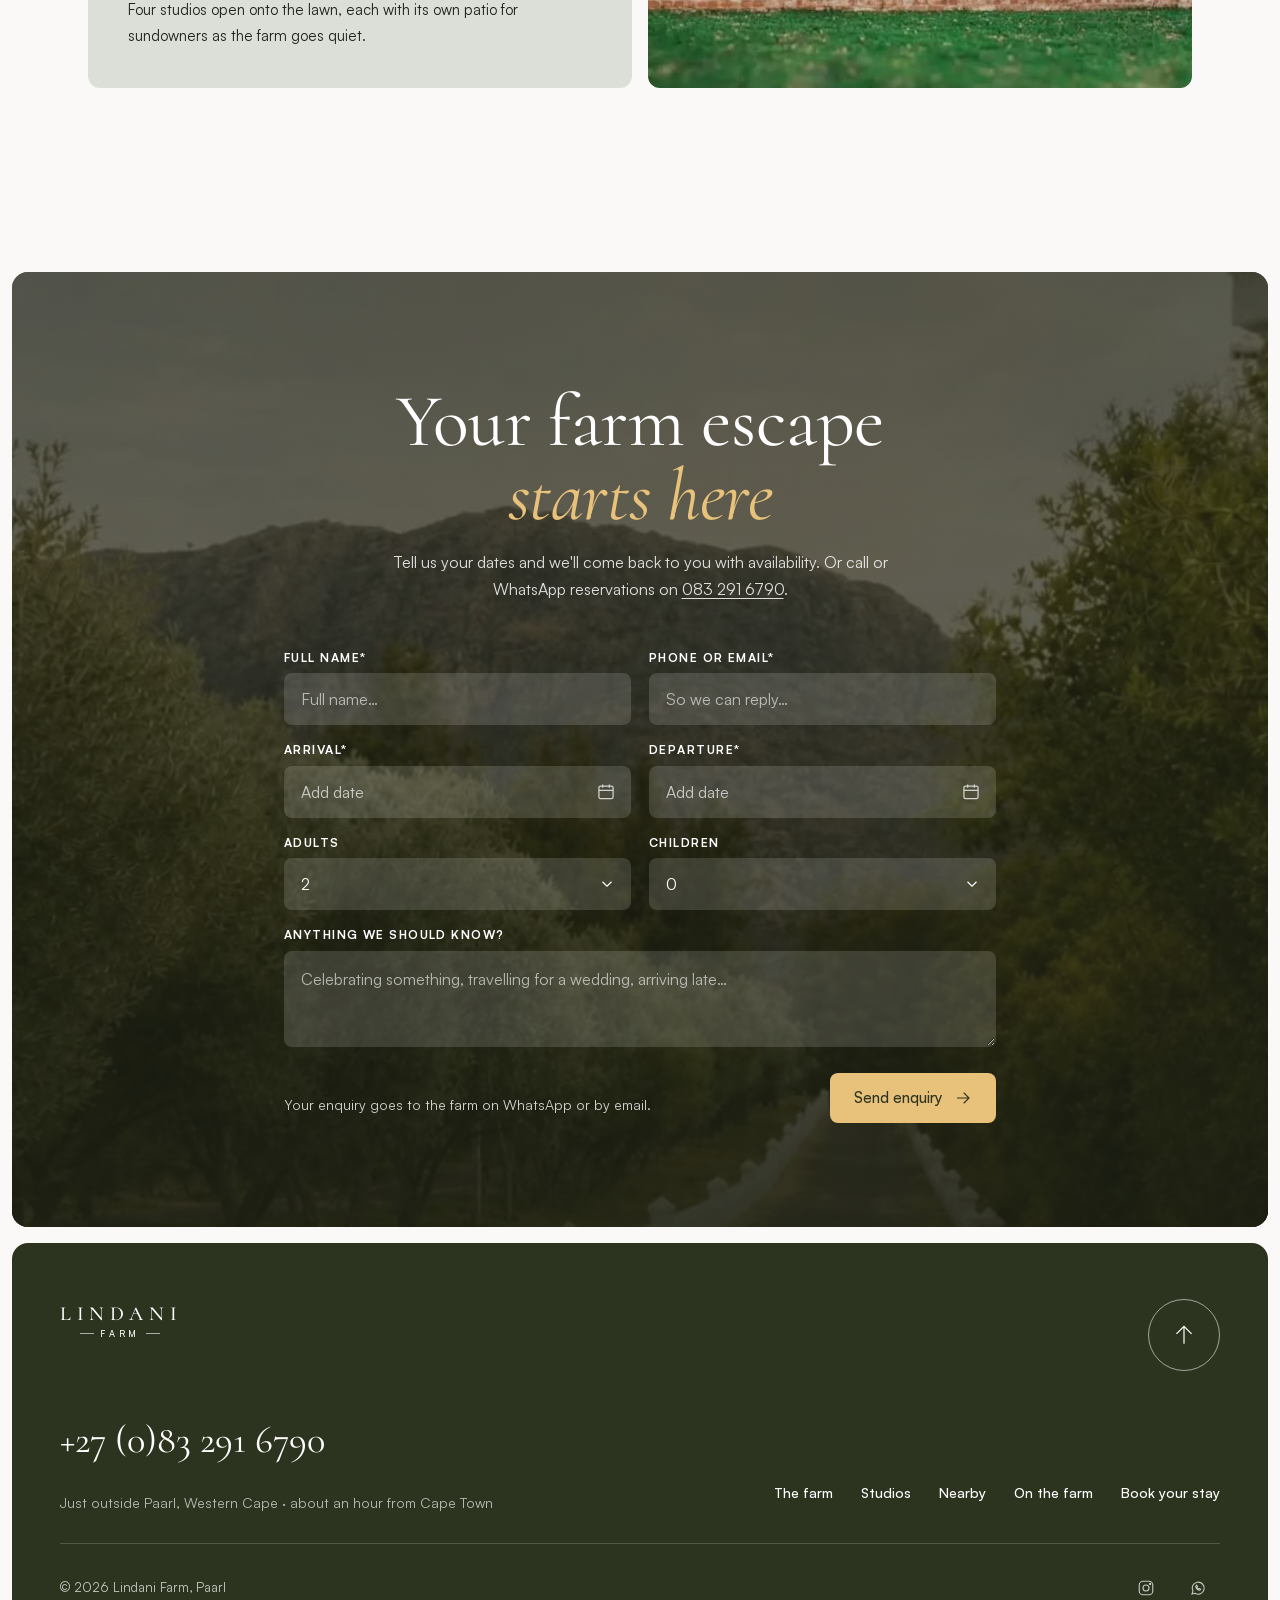
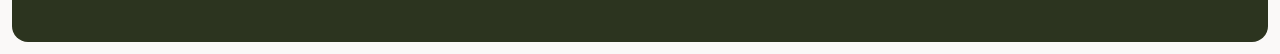
==== commit a7f35b56: "Lindani Farm: design-loop round 2 fixes Round 2: ours beat Grafton on all four pieces. Fixes for the" ====
--- a/sites/lindani-farm/index.html
+++ b/sites/lindani-farm/index.html
@@ -57,7 +57,7 @@
 .sr{position:absolute;width:1px;height:1px;overflow:hidden;clip:rect(0 0 0 0);white-space:nowrap}
 .wrap{max-width:var(--wrap);margin:0 auto;padding:0 var(--gutter)}
 .label{font:600 12px/1.4 var(--sans);letter-spacing:.14em;text-transform:uppercase}
-.tag{font:500 12px/1.2 var(--sans);letter-spacing:.12em;text-transform:uppercase;color:var(--muted);white-space:nowrap}
+.tag{font:700 12px/1.2 var(--sans);letter-spacing:.12em;text-transform:uppercase;color:var(--muted);white-space:nowrap}
 .h-xl{font-size:clamp(50px,7.6vw,112px)}
 .h-l{font-size:clamp(44px,5.8vw,84px)}
 .h-l em,.h-xl em{font-style:italic}
@@ -94,6 +94,7 @@
 .hero::after{content:"";position:absolute;inset:0;background:linear-gradient(180deg,rgba(20,24,14,.05) 35%,rgba(20,24,14,.62) 100%)}
 .hero-inner{position:absolute;z-index:1;left:0;right:0;bottom:0;padding:0 40px 176px;display:flex;align-items:flex-end;justify-content:space-between;gap:32px}
 .hero .label{opacity:.88;margin-bottom:22px}
+.hero-sub{margin-top:18px;max-width:34ch;font-size:17px;line-height:1.5;color:rgba(255,255,255,.9)}
 .hero h1{max-width:12ch}
 .hero h1 em{color:var(--gold)}
 .hero .circle{width:64px;height:64px;flex:none;border-color:rgba(255,255,255,.7)}
@@ -126,7 +127,7 @@
 /* Experience: two-column intro on a pale panel */
 .experience{padding:96px 0 40px}
 .experience h2{margin-bottom:56px}
-.experience h2 em{color:var(--olive-2)}
+.experience h2 em{color:var(--olive)}
 .exp-panel{display:grid;grid-template-columns:1fr 1fr 1.1fr;gap:56px;align-items:start;padding:56px;border-radius:var(--r);background:var(--panel)}
 .exp-panel p+p{margin-top:20px}
 .exp-panel .circle-link{margin-top:28px}
@@ -149,7 +150,8 @@
 
 /* Nearby: Grafton's big faint list with ( TAG ) labels */
 .nearby{padding:120px 0 48px}
-.nearby-grid{display:grid;grid-template-columns:1fr 1.3fr;gap:64px;align-items:start}
+.nearby-grid{display:grid;grid-template-columns:minmax(0,.8fr) minmax(0,1.5fr);gap:56px;align-items:start}
+.places .p-name{white-space:nowrap}
 .nearby-intro{position:sticky;top:120px}
 .nearby-intro h2{margin-bottom:24px}
 .nearby-intro p{color:var(--muted);max-width:36ch;margin-bottom:32px}
@@ -217,6 +219,7 @@
 .f-contact a:hover{color:var(--gold)}
 .f-contact small{display:block;font-size:14px;color:rgba(255,255,255,.66);margin-top:10px}
 .f-links{display:flex;gap:4px 28px;font-size:14px;font-weight:500;flex-wrap:wrap}
+@media (max-width:760px){.f-links{display:grid;grid-template-columns:1fr 1fr;gap:0 20px}}
 .f-links a{display:inline-flex;align-items:center;min-height:44px}
 .f-links a:hover{color:var(--gold)}
 .f-bot{display:flex;justify-content:space-between;align-items:center;gap:16px;flex-wrap:wrap;padding-top:22px;font-size:13px;color:rgba(255,255,255,.72)}
@@ -262,7 +265,7 @@
   .hero-inner{padding:0 20px 92px}
   .quick-card{margin-top:-64px;padding:28px 20px 24px}
   .hero .circle{display:none}
-  .quick{padding:48px 0 8px}
+  .quick{padding:0 0 8px}
   .qform{gap:14px 12px}
   .qform > .btn{width:100%;justify-content:center}
   .experience{padding:72px 0 24px}
@@ -277,7 +280,10 @@
   .features li{padding:20px}
   .nearby{padding:80px 0 24px}
   .places li{gap:12px;padding:12px 0}
-  .places .tag{white-space:normal;text-align:right;max-width:8.5em;line-height:1.35}
+  .places li{flex-direction:column;gap:6px}
+  .places .p-name{white-space:normal}
+  .places .tag{white-space:nowrap}
+  .farm-head{flex-direction:column;align-items:flex-start;gap:10px}
   .band{margin-top:64px}
   .band-inner{grid-template-columns:1fr;min-height:0}
   .band figure{position:relative;inset:auto;aspect-ratio:4/3}
@@ -332,6 +338,7 @@
       <div>
         <p class="label" data-i18n="hero_label">Paarl · Cape Winelands</p>
         <h1 id="hero-title" class="h-xl" data-i18n-html="hero_title">Leave the city <em>at the gate.</em></h1>
+        <p class="hero-sub" data-i18n="hero_sub">Four private self-catering studios on a farm just outside Paarl.</p>
       </div>
       <a href="#quick" class="circle" aria-label="Scroll to plan your stay">
         <svg viewBox="0 0 24 24" fill="none" stroke="currentColor" stroke-width="1.2" aria-hidden="true"><path d="M12 4v16M5 13l7 7 7-7"/></svg>
@@ -395,7 +402,7 @@
       </ul>
       <div class="rates" id="rates" aria-labelledby="rates-title">
         <div class="rates-head">
-          <span class="tag">( Sample rates )</span>
+          <span class="tag">(&nbsp;Sample rates&nbsp;)</span>
           <h3 id="rates-title" data-i18n-html="rates_title">Studios &amp; <em>rates</em></h3>
           <p>Nightly rates per studio. Check your dates for an exact price, including seasonal rates.</p>
           <a href="#quick" class="circle-link"><span data-i18n="check_dates">Check dates</span>
@@ -417,12 +424,12 @@
         </a>
       </div>
       <ul class="places" id="places">
-        <li class="on"><div><span class="p-name">Fairview</span><span class="p-note">Wine and cheese tasting on the slopes of Paarl Mountain.</span></div><span class="tag">( Wine &amp; cheese · 10 min )</span></li>
-        <li><div><span class="p-name">Nederburg</span><span class="p-note">One of the Cape's best-known wine estates, on the Paarl side of the valley.</span></div><span class="tag">( Wine · 15 min )</span></li>
-        <li><div><span class="p-name">Franschhoek</span><span class="p-note">The valley of restaurants and wine farms, an easy drive over the hill.</span></div><span class="tag">( Day trip · 30 min )</span></li>
-        <li><div><span class="p-name">Paarl Mountain</span><span class="p-note">Hiking trails through the nature reserve, up to the granite domes.</span></div><span class="tag">( Nature reserve · 10 min )</span></li>
-        <li><div><span class="p-name">Weekend markets</span><span class="p-note">Local food, wine and makers at Paarl's Saturday-morning markets.</span></div><span class="tag">( Saturdays · 10 min )</span></li>
-        <li><div><span class="p-name">Wedding venues</span><span class="p-note">Guests of a Winelands wedding can stay close to the celebration.</span></div><span class="tag">( Winelands · 10–30 min )</span></li>
+        <li class="on"><div><span class="p-name">Fairview</span><span class="p-note">Wine and cheese tasting on the slopes of Paarl Mountain.</span></div><span class="tag">(&nbsp;Wine &amp; cheese&nbsp;·&nbsp;10&nbsp;min&nbsp;)</span></li>
+        <li><div><span class="p-name">Nederburg</span><span class="p-note">One of the Cape's best-known wine estates, on the Paarl side of the valley.</span></div><span class="tag">(&nbsp;Wine&nbsp;·&nbsp;15&nbsp;min&nbsp;)</span></li>
+        <li><div><span class="p-name">Franschhoek</span><span class="p-note">The valley of restaurants and wine farms, an easy drive over the hill.</span></div><span class="tag">(&nbsp;Day trip&nbsp;·&nbsp;30&nbsp;min&nbsp;)</span></li>
+        <li><div><span class="p-name">Paarl Mountain</span><span class="p-note">Hiking trails through the nature reserve, up to the granite domes.</span></div><span class="tag">(&nbsp;Nature reserve&nbsp;·&nbsp;10&nbsp;min&nbsp;)</span></li>
+        <li><div><span class="p-name">Weekend markets</span><span class="p-note">Local food, wine and makers at Paarl's Saturday-morning markets.</span></div><span class="tag">(&nbsp;Saturdays&nbsp;·&nbsp;10&nbsp;min&nbsp;)</span></li>
+        <li><div><span class="p-name">Wedding venues</span><span class="p-note">Guests of a Winelands wedding can stay close to the celebration.</span></div><span class="tag">(&nbsp;Winelands&nbsp;·&nbsp;10–30&nbsp;min&nbsp;)</span></li>
       </ul>
     </div>
   </section>
@@ -444,23 +451,23 @@
     <div class="wrap">
       <div class="farm-head">
         <h2 id="farm-title" class="h-l" data-i18n-html="farm_title">Days <em>on the farm</em></h2>
-        <span class="tag">( Scroll )</span>
+        <span class="tag">(&nbsp;Scroll&nbsp;)</span>
       </div>
       <div class="stack" id="stack">
         <article class="card">
-          <div class="card-text"><span class="tag">( 01 · The pool )</span><h3>Long, lazy afternoons</h3><p>A sparkling pool in the shade of the old trees. Bring a book, a towel and nowhere else to be.</p></div>
-          <figure><img src="assets/pool.webp" width="1080" height="669" alt="Swimming pool shaded by a large old tree" loading="lazy"></figure>
+          <div class="card-text"><span class="tag">(&nbsp;01&nbsp;·&nbsp;The pool&nbsp;)</span><h3>Long, lazy afternoons</h3><p>A sparkling pool in the shade of the old trees. Bring a book, a towel and nowhere else to be.</p></div>
+          <figure><img src="assets/pool.webp" width="1080" height="669" alt="Swimming pool shaded by a large old tree" loading="lazy" style="object-position:50% 100%"></figure>
         </article>
         <article class="card">
-          <div class="card-text"><span class="tag">( 02 · The dam )</span><h3>Mountain air, still water</h3><p>Walk down to the dam in the late afternoon, cool off, and watch the light climb the cliffs.</p></div>
+          <div class="card-text"><span class="tag">(&nbsp;02&nbsp;·&nbsp;The dam&nbsp;)</span><h3>Mountain air, still water</h3><p>Walk down to the dam in the late afternoon, cool off, and watch the light climb the cliffs.</p></div>
           <figure><img src="assets/dam.webp" width="1080" height="702" alt="The farm dam with reeds and wildflowers at golden hour" loading="lazy"></figure>
         </article>
         <article class="card">
-          <div class="card-text"><span class="tag">( 03 · The garden )</span><h3>Coffee by day, braai by night</h3><p>Garden spots with a built-in braai, made for good company and slow evenings under the trees.</p></div>
+          <div class="card-text"><span class="tag">(&nbsp;03&nbsp;·&nbsp;The garden&nbsp;)</span><h3>Coffee by day, braai by night</h3><p>Garden spots with a built-in braai, made for good company and slow evenings under the trees.</p></div>
           <figure><img src="assets/braai.webp" width="1080" height="615" alt="Garden seating area with a brick built-in braai under the trees" loading="lazy"></figure>
         </article>
         <article class="card">
-          <div class="card-text"><span class="tag">( 04 · The studios )</span><h3>Your farm escape starts here</h3><p>Four studios open onto the lawn, each with its own patio for sundowners as the farm goes quiet.</p></div>
+          <div class="card-text"><span class="tag">(&nbsp;04&nbsp;·&nbsp;The studios&nbsp;)</span><h3>Your farm escape starts here</h3><p>Four studios open onto the lawn, each with its own patio for sundowners as the farm goes quiet.</p></div>
           <figure><img src="assets/cottages.webp" width="1080" height="491" alt="The four studios with lit patios opening onto a green lawn" loading="lazy"></figure>
         </article>
       </div>
--- a/sites/lindani-farm/features.css
+++ b/sites/lindani-farm/features.css
@@ -34,9 +34,9 @@
 .rate-row:first-child{padding-top:0}
 .rate-main{min-width:0}
 .rate-main b,.rate-price b{display:block;font:500 26px/1.15 var(--serif)}
-.rate-main span,.rate-price span{display:block;font-size:13px;color:var(--muted)}
+.rate-main span,.rate-price span{display:block;font-size:14px;color:var(--muted)}
 .rate-price{text-align:right;flex:none;font-variant-numeric:tabular-nums}
-.rate-foot{margin-top:12px;font-size:13px;color:var(--muted)}
+.rate-foot{margin-top:12px;font-size:14px;color:var(--muted)}
 
 /* ---------- concierge ---------- */
 .fx-chat{position:fixed;z-index:60;right:calc(16px + env(safe-area-inset-right, 0px));bottom:calc(16px + env(safe-area-inset-bottom, 0px));font:400 15px/1.5 var(--sans);color:var(--ink)}
@@ -134,7 +134,8 @@
 .avail-price{margin-top:auto}
 .avail-price b{display:block;font:500 30px/1.15 var(--serif);font-variant-numeric:tabular-nums}
 .avail-price span{display:block;font-size:13px;color:var(--muted)}
-.avail-btn{justify-content:center;padding:13px 16px;font-size:14px}
+.avail-btn{justify-content:center;padding:12px 16px;font-size:14px;background:transparent;border:1px solid var(--olive);color:var(--olive)}
+.avail-btn:hover{background:var(--olive);color:#fff}
 .avail-link{text-decoration:underline;text-underline-offset:3px;display:inline-block;padding:10px 0}
 @media (max-width:760px){.avail-out{padding:20px 16px}.avail-list{grid-template-columns:1fr}}
 
@@ -147,7 +148,7 @@
 .dp-trigger.is-empty .dp-val{color:var(--muted)}
 .dp-ico{width:20px;height:20px;flex:none;opacity:.75}
 .dp-native[aria-invalid="true"]+.dp-trigger{border-color:#a5462b}
-.eform .dp-trigger{background:rgba(255,255,255,.14);border-color:rgba(255,255,255,.22);color:#fff}
+.eform .dp-trigger{background:rgba(255,255,255,.14);border-color:transparent;color:#fff}
 .eform .dp-trigger.is-empty .dp-val{color:rgba(255,255,255,.7)}
 .eform .dp-trigger:focus-visible{border-color:var(--gold);box-shadow:0 0 0 3px rgba(232,194,123,.45)}
 .eform .dp-native[aria-invalid="true"]+.dp-trigger{border-color:#ffc2ad}
